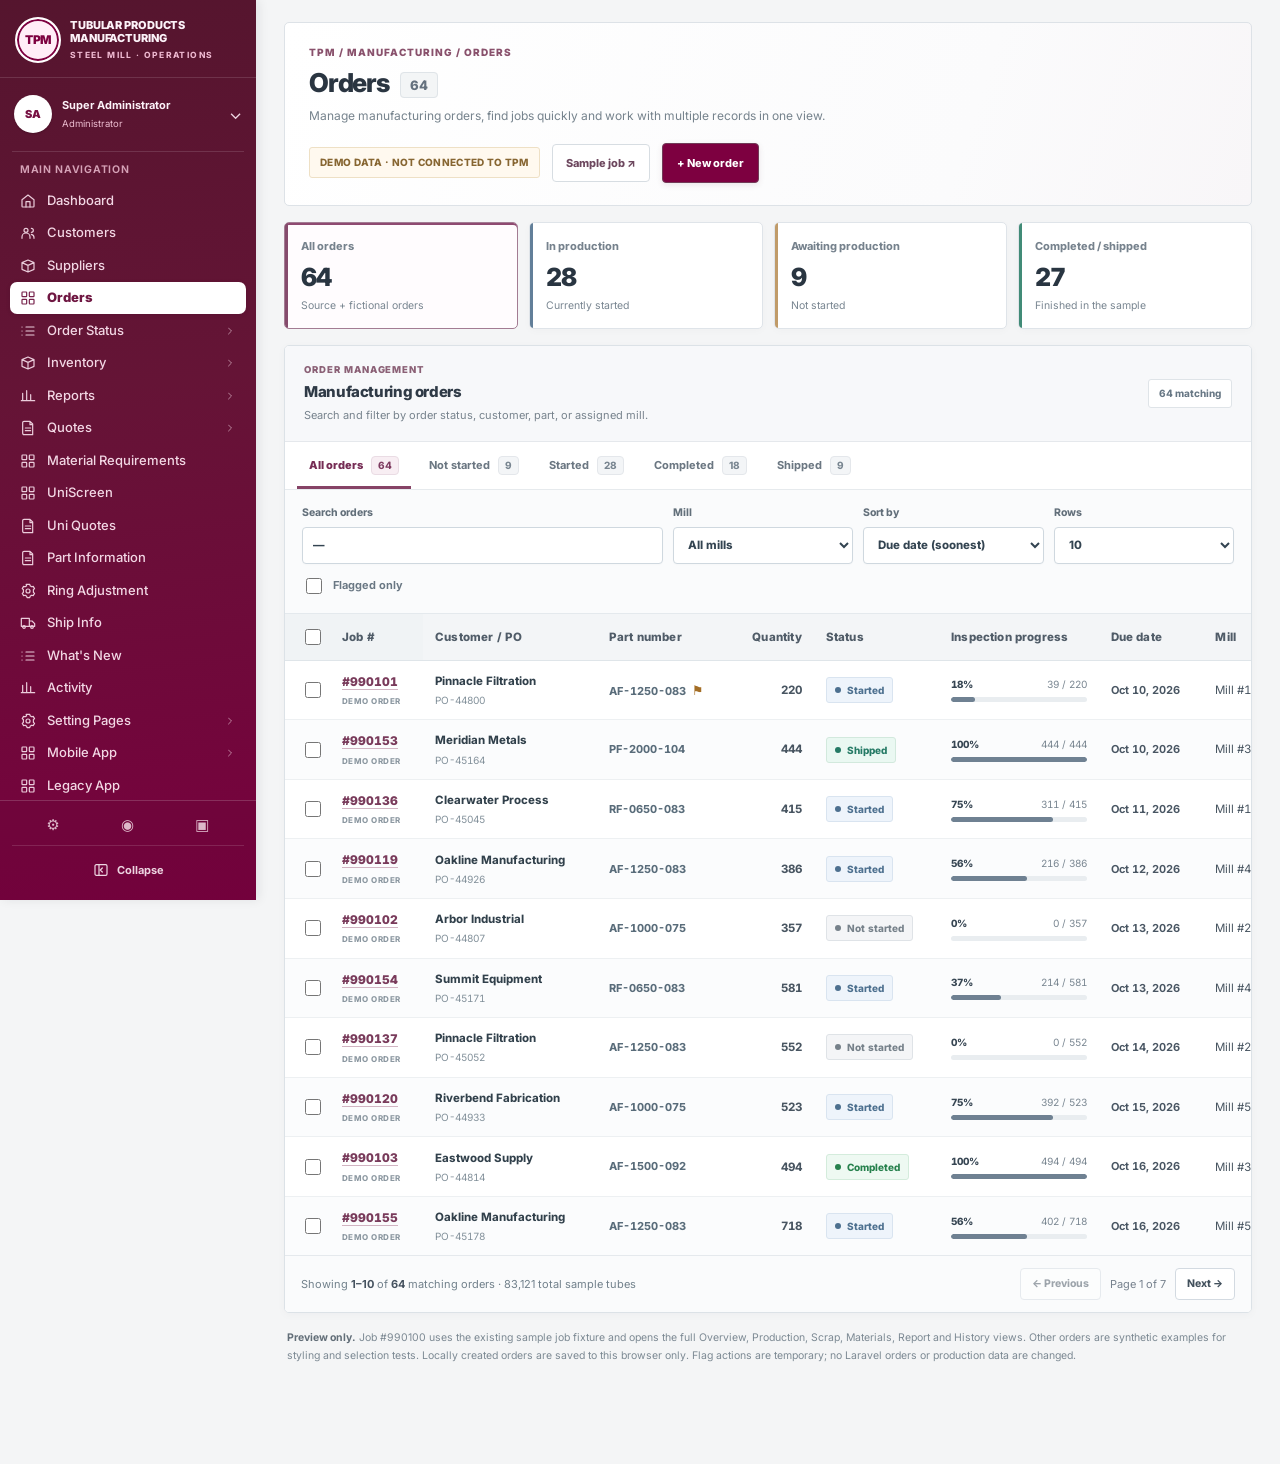
==== overview-ops.html @ abee44ac "Wire TPM preview Reports sidebar to the new reports directory" ====
<!doctype html><html lang="en"><head><meta charset="utf-8"><meta name="viewport" content="width=device-width, initial-scale=1"><meta name="theme-color" content="#f4f5f6"><title>TPM · Job #990100 · Compact Manufacturing Journey</title><link rel="preconnect" href="https://fonts.googleapis.com"><link rel="preconnect" href="https://fonts.gstatic.com" crossorigin><link href="https://fonts.googleapis.com/css2?family=Inter:wght@400;500;600;700;800;900&display=swap" rel="stylesheet"><style>
:root{--canvas:#f4f5f6;--surface:#fff;--sunken:#edeef0;--fg:#23272c;--muted:#54595f;--subtle:#969ba2;--border:#e1e4e8;--strong:#cdd1d6;--brand:#7d0040;--brand-hover:#660034;--tint:#f8edf3;--green:#168443;--green-bg:#edf9f1;--amber:#b8750a;--amber-bg:#fff7e6;--red:#c52b39;--red-bg:#fff0f1;--shadow:0 1px 3px rgba(23,32,40,.035),0 6px 18px rgba(23,32,40,.025)}
*{box-sizing:border-box}html{scroll-behavior:smooth}body{margin:0;background:var(--canvas);color:var(--fg);font:14px/1.5 'Inter',system-ui,-apple-system,'Segoe UI',sans-serif;-webkit-font-smoothing:antialiased}button,input,select{font:inherit}a{color:inherit;text-decoration:none}button{cursor:pointer}button:focus-visible,a:focus-visible,summary:focus-visible{outline:2px solid var(--brand);outline-offset:3px}button:disabled{opacity:.5;cursor:not-allowed}h1,h2,h3,h4,p{margin:0}svg{width:17px;height:17px;flex:0 0 auto}.muted{color:var(--muted)}.tiny{font-size:11px;color:var(--muted)}.caption{font-size:12px;color:var(--muted)}.label{font-size:11px;text-transform:uppercase;letter-spacing:.075em;font-weight:800;color:var(--subtle)}.eyebrow{font-size:11px;text-transform:uppercase;letter-spacing:.095em;color:var(--brand);font-weight:850}.mono{font-variant-numeric:tabular-nums}.bold{font-weight:800}.mock-badge{display:inline-flex;align-items:center;gap:7px;padding:6px 10px;border-radius:999px;background:var(--amber-bg);color:#945802;border:1px solid #f0dcab;font-weight:800;font-size:11px}.status{display:inline-flex;align-items:center;gap:6px;border-radius:999px;background:var(--amber-bg);color:#956003;padding:6px 11px;font-size:12px;font-weight:750}.status .dot{height:7px;width:7px;background:currentColor;border-radius:50%}.card{border:1px solid var(--border);border-radius:12px;background:var(--surface);box-shadow:var(--shadow);min-width:0}.card-head{display:flex;align-items:start;justify-content:space-between;gap:12px;padding:18px 20px 14px;border-bottom:1px solid var(--border)}.card-head h2{font-size:16px;letter-spacing:-.012em;font-weight:800}.card-head p{font-size:12px;color:var(--muted);margin-top:4px}.card-body{padding:18px 20px}.section-title{font-size:18px;line-height:1.25;letter-spacing:-.015em;font-weight:800}.section-subtitle{color:var(--muted);font-size:12px;margin-top:5px}.btn{display:inline-flex;align-items:center;justify-content:center;gap:7px;border:1px solid var(--border);background:#fff;color:var(--fg);border-radius:8px;padding:9px 13px;min-height:37px;font-size:12.5px;font-weight:750;white-space:nowrap}.btn:hover{border-color:var(--brand);color:var(--brand)}.btn.brand{background:var(--brand);border-color:var(--brand);color:#fff}.btn.brand:hover{background:var(--brand-hover);color:#fff}.btn.tint{background:var(--tint);border-color:#ead0de;color:var(--brand)}.btn.sm{padding:7px 10px;min-height:32px;font-size:12px}.btn.wide{width:100%}.actions{display:flex;gap:8px;align-items:center;flex-wrap:wrap}.link{font-size:12px;font-weight:800;color:var(--brand)}.text-end{text-align:right}.split{display:grid;grid-template-columns:1fr 1fr;gap:15px}.thirds{display:grid;grid-template-columns:repeat(3,minmax(0,1fr));gap:14px}.quarters{display:grid;grid-template-columns:repeat(4,minmax(0,1fr));gap:14px}.metrics{display:grid;grid-template-columns:repeat(4,minmax(0,1fr));gap:13px}.metric{background:#fff;border:1px solid var(--border);border-radius:11px;padding:16px 17px;min-width:0}.metric .n{font-size:11.5px;font-weight:700;color:var(--muted)}.metric .v{font-size:25px;line-height:1.28;font-weight:850;letter-spacing:-.035em;margin:6px 0 4px;overflow-wrap:anywhere}.metric .hint{font-size:11px;color:var(--muted)}.detail-grid{display:grid;grid-template-columns:repeat(3,minmax(0,1fr));gap:12px}.detail-item{min-width:0}.detail-item dt{color:var(--muted);font-size:11px;font-weight:750;margin:0 0 5px}.detail-item dd{margin:0;background:#f6f7f8;border-radius:7px;padding:9px 11px;font-size:12.8px;font-weight:650;min-height:37px;overflow-wrap:anywhere}.progress{height:7px;border-radius:6px;background:var(--sunken);overflow:hidden}.progress>span{display:block;height:100%;border-radius:6px;background:var(--brand)}.pill{display:inline-block;background:var(--tint);color:var(--brand);border-radius:999px;padding:5px 10px;font-size:11px;font-weight:750}.flag{display:inline-flex;align-items:center;gap:6px;border:1px solid #e9d7af;background:#fffaef;padding:7px 10px;border-radius:8px;color:#8b5b0b;font-size:12px;font-weight:700}.table-wrap{overflow-x:auto;max-width:100%}table{width:100%;border-collapse:collapse;text-align:left;font-size:12.5px}th{background:#f7f8f9;color:var(--muted);font-size:11px;letter-spacing:.015em;font-weight:800;white-space:nowrap}td,th{padding:12px 14px;border-bottom:1px solid var(--border)}td{vertical-align:top}tr:last-child td{border-bottom:0}tr:hover td{background:#fcfbfc}.empty{border:1px dashed var(--strong);border-radius:9px;background:#fafafa;color:var(--muted);padding:18px;font-size:12.5px}.note{background:#f8f9fa;border:1px solid var(--border);border-radius:8px;padding:12px 14px;color:var(--muted);font-size:12px;line-height:1.55}.note b{color:var(--fg)}.muted-bg{background:#f7f8f9}.footnote{padding:16px 0 25px;font-size:11px;color:var(--muted)}.divider{height:1px;background:var(--border);margin:16px 0}.subhead{font-size:14px;font-weight:800;margin-bottom:12px}.stack{display:flex;flex-direction:column;gap:15px}.cluster{display:flex;gap:8px;flex-wrap:wrap;align-items:center}.stage{border:1px solid var(--border);border-radius:11px;background:#fff;padding:17px;min-width:0}.stage-head{display:flex;align-items:center;justify-content:space-between;gap:10px;margin-bottom:10px}.stage h3{font-size:14px;font-weight:800}.stage .num{font-size:25px;font-weight:850;letter-spacing:-.03em}.stage .num small{font-size:12px;color:var(--muted);font-weight:650}.stage .helper{font-size:11px;color:var(--muted);margin-top:7px}.report-grid{display:grid;grid-template-columns:repeat(2,minmax(0,1fr));gap:14px}.report-grid .card{min-width:0}.event-list{display:flex;flex-direction:column;gap:0}.event{display:grid;grid-template-columns:30px 1fr auto;align-items:start;gap:12px;padding:14px 0;border-bottom:1px solid var(--border)}.event:last-child{border-bottom:0}.event-dot{height:27px;width:27px;background:var(--tint);color:var(--brand);border-radius:9px;display:grid;place-items:center;font-size:12px;font-weight:900}.event h3{font-size:13px;font-weight:800}.event p{margin-top:3px;color:var(--muted);font-size:12px}.event time{font-size:11px;color:var(--muted);white-space:nowrap}.ui-header{margin-bottom:22px}.ui-header h1{font-size:31px;letter-spacing:-.035em;font-weight:850;line-height:1.12;margin-top:7px}.ui-header p{font-size:13px;color:var(--muted);margin-top:7px}.view-banner{display:flex;align-items:center;justify-content:space-between;gap:12px;margin:0 0 18px}.view-banner h2{font-size:19px;font-weight:850;letter-spacing:-.02em}.view-banner .caption{margin-top:4px}.collapsible{border:1px solid var(--border);border-radius:11px;background:#fff;overflow:hidden}.collapsible summary{padding:14px 18px;cursor:pointer;font-size:13px;font-weight:800;display:flex;align-items:center;justify-content:space-between;gap:12px}.collapsible summary::after{content:'⌄';color:var(--muted);font-size:19px;font-weight:400}.collapsible[open] summary{border-bottom:1px solid var(--border)}.collapsible[open] summary::after{content:'⌃'}.collapsible .inner{padding:17px 18px}.alert-inline{font-size:11px;color:#99600b;background:var(--amber-bg);padding:6px 9px;border-radius:6px}.badge-line{display:inline-flex;align-items:center;gap:7px;font-size:11px;font-weight:800;color:var(--brand);text-transform:uppercase;letter-spacing:.06em}.chip{border:1px solid var(--border);padding:6px 10px;border-radius:7px;background:#fff;color:var(--muted);font-size:12px;font-weight:750}.chip.active{background:var(--tint);color:var(--brand);border-color:#ead4df}
@media(max-width:1060px){.metrics{grid-template-columns:repeat(2,minmax(0,1fr))}.detail-grid{grid-template-columns:repeat(2,minmax(0,1fr))}.quarters{grid-template-columns:repeat(2,minmax(0,1fr))}}@media(max-width:700px){.split,.thirds,.quarters,.metrics,.detail-grid,.report-grid{grid-template-columns:1fr}.card-head,.card-body{padding:15px}.ui-header h1{font-size:26px}.event{grid-template-columns:28px 1fr}.event time{grid-column:2}.wrap{width:calc(100% - 26px)!important}.stage{padding:14px}}
@media print{body{background:#fff}.no-print{display:none!important}.card{box-shadow:none}main{padding:0!important}.wrap{width:100%!important}}

body{background:#f4f5f6}.wrap{width:min(100% - 52px,1420px);margin:0 auto}.c-top{background:#2a2d32;color:#fff;padding:22px 0 24px}.c-top .eyebrow{color:#f4abc9}.c-headline{display:flex;justify-content:space-between;align-items:center;gap:14px}.c-headline h1{font-size:30px;letter-spacing:-.04em;margin-top:7px}.c-headline p{font-size:12px;color:#d2d5da;margin-top:5px}.c-headline .mock-badge{background:#fff1dd}.c-tabs{display:flex;gap:7px;overflow:auto;margin-top:20px}.c-tabs button{background:#383e45;color:#e0e1e2;border:1px solid #555961;border-radius:9px;padding:11px 15px;font-weight:750;font-size:12px;white-space:nowrap}.c-tabs button[aria-current=page]{background:#fff;border-color:#fff;color:var(--brand)}.c-body{padding:24px 0 55px}.c-journey{background:#fff;border:1px solid var(--border);border-radius:14px;padding:22px}.c-process{display:grid;grid-template-columns:repeat(3,1fr);gap:15px;margin-top:18px}.c-step{position:relative;border:1px solid var(--border);border-radius:11px;background:#fff;padding:19px}.c-step::before{position:absolute;content:'';height:4px;width:calc(100% - 36px);background:var(--brand);top:0;left:18px;border-radius:0 0 4px 4px}.c-step .stepno{color:var(--brand);font-size:11px;font-weight:850;text-transform:uppercase;letter-spacing:.09em}.c-step h3{font-size:20px;font-weight:850;margin:8px 0}.c-step .big{font-size:28px;font-weight:900;letter-spacing:-.045em}.c-step .big small{font-size:12px;color:var(--muted);font-weight:650}.c-step .person{font-size:12px;color:var(--muted);margin-top:12px}.c-step .progress{margin-top:14px}.c-step .meta{margin-top:10px;font-size:11px;color:var(--muted)}.c-section{margin-top:20px}.c-section-header{display:flex;justify-content:space-between;gap:12px;align-items:end;margin-bottom:13px}.c-section-header h2{font-size:18px;font-weight:850}.c-section-header p{font-size:12px;color:var(--muted);margin-top:4px}.c-ribbon{display:grid;grid-template-columns:repeat(3,minmax(0,1fr));gap:10px}.c-ribbon .ribbonbox{border:1px solid var(--border);background:#fff;border-radius:10px;padding:14px 16px}.c-ribbon .ribbonbox strong{display:block;font-size:21px;font-weight:850;margin-top:5px}.c-ribbon .ribbonbox span{font-size:11px;color:var(--muted)}.c-detail-bands{display:grid;grid-template-columns:1fr 1fr;gap:14px}.c-detail-bands .card-body{padding:17px}.c-note{border-left:3px solid var(--brand);background:#fff;border-radius:0 9px 9px 0;padding:14px 17px;font-size:12px;line-height:1.6}.c-actions{display:flex;flex-wrap:wrap;gap:9px;background:#fff;border:1px solid var(--border);border-radius:11px;padding:14px;margin-top:17px}.c-actions .label{margin-right:6px}.c-operator-strip{display:grid;grid-template-columns:repeat(3,minmax(0,1fr));gap:12px}.c-operator{border:1px solid var(--border);border-radius:11px;background:#fff;padding:17px}.c-operator strong{font-size:14px}.c-operator .meta{font-size:11px;color:var(--muted);margin-top:6px}.c-operator .v{font-size:22px;font-weight:850;margin-top:8px}.c-quality{display:flex;gap:12px;align-items:center;border:1px solid #e5cbd7;background:#fff;border-radius:11px;padding:17px}.c-quality .symbol{height:40px;width:40px;display:grid;place-items:center;background:var(--tint);border-radius:11px;color:var(--brand);font-size:20px;font-weight:850}.c-quality strong{font-size:14px}.c-quality p{font-size:12px;color:var(--muted)}@media(max-width:850px){.c-process,.c-ribbon,.c-operator-strip{grid-template-columns:1fr}.c-detail-bands{grid-template-columns:1fr}}@media(max-width:650px){.c-headline{align-items:start;flex-direction:column}}

/* TPM premium iteration — overrides only, preserving existing semantic burgundy palette. */
:root{--premium-shadow:0 1px 1px rgba(36,41,48,.016),0 6px 24px rgba(36,41,48,.028);--premium-ink:#22252b;--premium-line:#e7e7e9}
body{font-size:14px;line-height:1.52;letter-spacing:-.006em}
.c-top{background:#edeef0;color:var(--fg);padding:0;border-bottom:1px solid #d7d9de;box-shadow:none}
.c-utility{min-height:42px;display:flex;align-items:center;justify-content:space-between;gap:16px;border-bottom:1px solid #ececef}
.c-crumbs{display:flex;align-items:center;gap:10px;font-size:11.5px;color:#70747c;letter-spacing:.004em}
.c-crumbs strong{color:#303039;font-weight:700}.crumb-mark{color:#c1c3c9}
.mock-note{font-size:10px;font-weight:750;letter-spacing:.11em;color:#8c8290;display:flex;align-items:center;gap:9px;white-space:nowrap}
.mock-dot{width:7px;height:7px;border-radius:999px;background:var(--brand)}.mock-separator{font-size:13px;color:#d1c8cb}
.premium-hero{padding:28px 0 28px;display:flex;align-items:center;justify-content:space-between;gap:26px}
.premium-identity{min-width:0}.premium-eyebrow{font-size:10.5px;letter-spacing:.14em;font-weight:800;color:var(--brand);display:flex;align-items:center;gap:10px}
.premium-line{display:inline-block;height:2px;width:21px;border-radius:4px;background:var(--brand)}.premium-dot{color:#cbb8c2}
.premium-titleline{display:flex;align-items:center;flex-wrap:wrap;gap:15px;margin:8px 0 4px}
.premium-titleline h1{font-size:36px;font-weight:800;letter-spacing:-.055em;line-height:1.12;color:#24262d}.premium-titleline h1 span{font-weight:700;letter-spacing:-.045em}
.premium-company{font-size:16px;font-weight:750;color:#3a353b;line-height:1.3;margin-top:9px}
.premium-description{color:#6e7078;font-size:12.5px;margin-top:5px}.midsep{padding:0 8px;color:#c9c9cc}
.premium-hero-side{min-width:350px;display:flex;flex-direction:column;align-items:flex-end;gap:15px}
.premium-hero-facts{display:flex;align-items:center;justify-content:flex-end;gap:25px;text-align:right}
.premium-hero-facts>div{display:flex;flex-direction:column;gap:3px}.premium-hero-facts>div+div{border-left:1px solid #e7e7ea;padding-left:24px}
.fact-label{font-size:10px;color:#919198;font-weight:750;letter-spacing:.115em}
.premium-hero-facts strong{font-size:17px;font-weight:800;color:#2c3036;letter-spacing:-.02em}.premium-hero-facts strong small{font-size:12px;font-weight:500;color:#8a8e96}
.premium-hero-buttons{display:flex;align-items:center;gap:8px}
.status{font-size:11.5px;padding:6px 12px;font-weight:750;box-shadow:inset 0 0 0 1px #f0e2bd}
.c-tabs{margin:0;gap:0;display:flex;overflow-x:auto;border-top:1px solid #f1f1f2;scrollbar-width:thin;white-space:nowrap}
.c-tabs button{border:0;border-bottom:2px solid transparent;background:transparent;color:#6c6e75;border-radius:0;padding:15px 18px 14px;min-height:48px;font-size:12.7px;font-weight:700;letter-spacing:-.008em}
.c-tabs button:hover{color:var(--brand);background:#fcf9fb}
.c-tabs button[aria-current=page]{border-color:var(--brand);background:transparent;color:var(--brand)}
.c-body{padding:32px 0 75px}.c-section{margin-top:26px}
.content-intro{display:flex;justify-content:space-between;align-items:flex-end;gap:20px;margin-bottom:21px}
.content-overline{display:block;font-size:10.3px;letter-spacing:.13em;color:var(--brand);font-weight:800;margin-bottom:7px}
.content-overline span{padding:0 8px;color:#b7a2ad}.content-intro h2{font-size:25px;letter-spacing:-.045em;line-height:1.2;font-weight:800}
.content-intro p{font-size:13px;color:#73747b;margin-top:6px}
.view-version{font-size:11px;color:#919096;white-space:nowrap}
.journey-shell{border:1px solid var(--border);background:#fff;border-radius:14px;box-shadow:var(--premium-shadow);padding:25px 25px 0}
.journey-heading{display:flex;justify-content:space-between;align-items:center;gap:16px}
.mini-brand{display:block;font-size:10px;font-weight:800;letter-spacing:.115em;color:var(--brand);margin-bottom:8px}
.journey-heading h2{font-size:19px;letter-spacing:-.03em;font-weight:800}
.journey-heading p{font-size:12.2px;color:#777981;margin-top:6px}
.journey-context{padding:7px 11px;border:1px solid var(--border);border-radius:7px;font-size:11.5px;font-weight:700;color:#74757b;background:#fafafa;white-space:nowrap}
.premium-stages{display:grid;grid-template-columns:repeat(3,minmax(0,1fr));gap:13px;margin-top:21px}
.premium-stage{min-width:0;border:1px solid #e8e6e8;border-radius:11px;padding:20px 20px 15px;background:linear-gradient(180deg,#fff 0%,#fff 78%,#fdfcfd 100%);position:relative}
.premium-stage::before{content:'';height:3px;background:var(--brand);position:absolute;left:19px;right:19px;top:0;border-radius:0 0 5px 5px}
.premium-stage-top{display:flex;align-items:flex-start;gap:12px}
.premium-stage-no{display:grid;place-items:center;width:31px;height:31px;border-radius:8px;background:#f7edf2;color:var(--brand);font-size:12px;font-weight:850;flex:none}
.premium-stage-meta{flex:1;display:flex;align-items:flex-start;justify-content:space-between;gap:12px;padding-top:4px}
.premium-stage-overline{font-size:12.5px;color:#3b3d42;font-weight:800;text-transform:capitalize}.premium-stage-pct{font-size:11px;color:#7e8288;font-weight:750;white-space:nowrap}
.premium-stage-value{font-size:31px;font-weight:800;line-height:1.2;letter-spacing:-.05em;margin-top:19px;color:#252830;font-variant-numeric:tabular-nums}
.premium-stage-value small{font-size:12px;color:#88888f;font-weight:500;letter-spacing:0;margin-left:4px}
.premium-stage .progress{margin-top:17px;height:6px;border-radius:99px;background:#ececef}.premium-stage .progress>span{border-radius:99px}
.premium-stage-below{display:flex;align-items:center;justify-content:space-between;gap:12px;flex-wrap:wrap;font-size:11px;color:#7e8087;margin-top:10px}
.premium-stage-below span:first-child{color:#64676e;font-weight:650}
.premium-stage-person{display:flex;align-items:center;gap:8px;border-top:1px solid #f1f0f2;padding-top:14px;margin-top:17px;color:#454850;font-size:12px;font-weight:700}
.avatar,.person-avatar{display:grid;place-items:center;background:#f6eaf0;color:var(--brand);font-size:9.5px;font-weight:850;width:24px;height:24px;border-radius:7px;letter-spacing:.02em}
.journey-footer{display:flex;align-items:center;justify-content:space-between;gap:12px;padding:18px 0;border-top:1px solid #f1eff1;margin-top:20px;color:#7b7e84;font-size:11.5px}
.journey-footer>div{display:flex;align-items:center;gap:7px;flex-wrap:wrap}.journey-footer strong{color:#32343a;font-weight:800}.journey-foot-dot{display:inline-block;width:7px;height:7px;background:var(--green);border-radius:50%;margin-right:2px}
.inline-link{border:0;padding:0;background:none;color:var(--brand);font-size:11.5px;font-weight:800;margin-left:6px}
.overview-midgrid{display:grid;grid-template-columns:minmax(0,1.72fr) minmax(305px,1fr);gap:16px;margin-top:18px;align-items:stretch}
.card{border-radius:12px;box-shadow:var(--premium-shadow);border-color:#e5e5e8}
.card-head{padding:20px 22px 16px;align-items:center;border-bottom:1px solid #f0eef0}
.card-head h2{font-size:16px;font-weight:800;letter-spacing:-.027em;line-height:1.22}
.card-head p{font-size:12px;line-height:1.48;color:#81838a;margin-top:5px}.card-body{padding:18px 22px}
.premium-timing{overflow:hidden;display:flex;flex-direction:column}
.premium-trio{display:grid;grid-template-columns:repeat(3,minmax(0,1fr));padding:22px 19px;gap:0;flex:1;align-content:center}
.premium-trio-cell{display:flex;flex-direction:column;gap:7px;padding:4px 18px 3px;min-width:0}.premium-trio-cell+.premium-trio-cell{border-left:1px solid #efedf0}
.premium-trio-cell>span{font-size:11.5px;color:#797b82;font-weight:650}
.premium-trio-cell strong{font-size:27px;line-height:1.12;letter-spacing:-.045em;font-weight:850;white-space:nowrap;color:#252630;font-variant-numeric:tabular-nums}
.premium-trio-cell strong em{font-size:14px;font-style:normal;font-weight:650;letter-spacing:0;color:#888a90}
.premium-trio-cell small{font-size:11px;line-height:1.55;color:#929299}
.precision-foot{display:flex;gap:10px;padding:13px 21px;background:#faf9fa;border-top:1px solid #efeeee;font-size:11.5px;color:#757982;line-height:1.5;align-items:flex-start}
.precision-foot svg{width:15px;height:15px;color:var(--brand);margin-top:1px}
.premium-quick{display:flex;flex-direction:column}
.quick-list{padding:6px 13px 0;flex:1}
.quick-link{border:0;border-bottom:1px solid #f2f0f2;background:transparent;display:flex;width:100%;align-items:center;gap:11px;text-align:left;padding:11px 9px;color:#3b3e45}
.quick-link:hover{background:#fbf7f9;border-radius:8px;color:var(--brand)}
.quick-link:last-child{border-bottom:0}
.quick-icon{width:32px;height:32px;background:#f6eef2;border-radius:8px;color:var(--brand);display:grid;place-items:center;flex:none}
.quick-icon svg{width:15px;height:15px}.quick-text{display:flex;flex:1;flex-direction:column;gap:2px}.quick-text strong{font-size:12.4px;font-weight:750}.quick-text small{font-size:11px;color:#919097}
.quick-arrow{font-size:16px;color:#a9a6aa}.quick-bottom{border-top:1px solid #f0eff0;padding:13px 21px 14px}
.quick-bottom a{display:flex;align-items:center;gap:8px;color:var(--brand);font-size:12px;font-weight:800}
.quick-bottom a span{margin-left:auto;font-size:17px}.quick-bottom svg{width:15px}
.premium-quality{display:flex;align-items:center;gap:14px;padding:17px 19px;border:1px solid #ead6e0;border-radius:12px;background:#fffbfd}
.premium-quality-icon{width:37px;height:37px;background:#f7e7ef;border-radius:9px;display:grid;place-items:center;font-size:17px;font-weight:850;color:var(--brand);flex:none}
.premium-quality-main{flex:1}.quality-title{font-size:13.4px;font-weight:800;color:#3d323b}
.premium-quality-main p{font-size:11.8px;color:#817882;line-height:1.5;margin-top:3px}
.c-section-header h2{font-size:19px;letter-spacing:-.03em;font-weight:800}.c-section-header p{font-size:12.4px;margin-top:6px}
.premium-people{display:grid;grid-template-columns:repeat(3,minmax(0,1fr));gap:13px}
.premium-person{display:flex;align-items:center;gap:13px;padding:17px 18px;background:#fff;border:1px solid #e6e5e8;border-radius:12px;box-shadow:var(--premium-shadow)}
.premium-person .person-avatar{width:42px;height:42px;border-radius:11px;font-size:12px}
.person-info{display:flex;flex-direction:column;gap:3px;min-width:0}.person-info span{font-size:10.5px;font-weight:700;text-transform:uppercase;letter-spacing:.06em;color:#9a969e}.person-info strong{font-size:14px;font-weight:800;color:#383940}.person-info small{font-size:11.3px;color:#85878e}
.premium-detail-bands{gap:16px}
.detail-grid{grid-template-columns:repeat(2,minmax(0,1fr));column-gap:30px;row-gap:0}
.detail-item{padding:13px 0 14px;border-bottom:1px solid #efeff1;min-height:71px}.detail-item:last-child{border-bottom:0}
.detail-item dt{color:#888b91;font-size:11px;font-weight:650;letter-spacing:0;margin:0 0 6px;line-height:1.3}
.detail-item dd{margin:0;padding:0;border:0;border-radius:0;background:transparent;color:#2e3037;font-size:14px;font-weight:750;line-height:1.4;min-height:0;overflow-wrap:anywhere}
.premium-info-card .card-body{padding:4px 22px 12px}
.premium-notes{display:flex;align-items:flex-start;gap:14px;padding:3px 0 7px}
.note-mark{font-size:43px;font-weight:800;color:#e0bfcf;line-height:.75}
.premium-notes p{font-size:13.5px;font-weight:520;line-height:1.8;letter-spacing:.001em;color:#56565e;max-width:88ch}
.collapsible{border-color:#e5e5e8;border-radius:11px;box-shadow:var(--premium-shadow)}
.collapsible summary{padding:19px 22px;font-size:14px;letter-spacing:-.016em}
.collapsible .inner{padding:2px 22px 18px}
.premium-bottom{display:flex;gap:10px;align-items:center;padding:19px 2px 9px;font-size:11px;color:#96959a}
.premium-bottom svg{height:15px;width:15px;color:var(--brand)}
/* Compact TPM overview iteration */
.compact-hero{padding:18px 0 18px;display:grid;grid-template-columns:minmax(0,1.6fr) auto auto;gap:18px;align-items:end}
.compact-hero-main{min-width:0}.compact-titleline{display:flex;align-items:center;gap:12px;flex-wrap:wrap;margin-top:7px}.compact-titleline h1{font-size:30px;font-weight:820;letter-spacing:-.05em;line-height:1.05;color:#24262d}.compact-titleline h1 span{font-weight:760}.compact-company{font-size:15px;font-weight:760;color:#31343a;margin-top:6px}.compact-meta{color:#61656c;font-size:12px;margin-top:4px}.compact-facts{display:flex;align-items:flex-end;gap:14px;flex-wrap:wrap;justify-content:flex-end}.compact-facts>div{min-width:116px;padding:10px 12px;border:1px solid #d9dce2;background:#f7f8fa;border-radius:10px}.compact-facts strong{display:block;font-size:15px;font-weight:800;color:#2d3137;letter-spacing:-.02em}.compact-facts strong small{font-size:11px;font-weight:600;color:#7a8088}.compact-header-actions{display:flex;align-items:center;justify-content:flex-end}.c-body{padding:24px 0 60px}.card{border-radius:10px;box-shadow:none}.card-head{padding:14px 16px 10px}.card-body{padding:14px 16px}.detail-grid{grid-template-columns:repeat(2,minmax(0,1fr));gap:10px}.detail-item dt{font-size:10.5px;margin:0 0 4px}.detail-item dd{background:#f7f8fa;padding:8px 10px;font-size:12px;min-height:34px}.journey-shell{padding:15px 16px;border-radius:10px;border:1px solid #dde1e6;background:#fff}.journey-heading{display:flex;align-items:end;justify-content:space-between;gap:12px;padding-bottom:12px;border-bottom:1px solid #eff1f4}.journey-heading h2{font-size:18px;letter-spacing:-.03em}.journey-heading p{font-size:12px;color:#6d7279;margin-top:4px}.journey-context{font-size:11px;padding:7px 10px;border-radius:999px;background:#f6eaf0;color:var(--brand);font-weight:800}.premium-stages{gap:10px;margin-top:14px}.premium-stage{padding:14px 14px 12px;border-radius:10px}.premium-stage::before{left:14px;right:14px}.premium-stage-no{width:28px;height:28px}.premium-stage-value{font-size:25px;margin-top:12px}.premium-stage .progress{margin-top:11px}.premium-stage-person{margin-top:12px;padding-top:10px}.journey-footer{padding:12px 0 0;margin-top:12px;font-size:11px}.content-intro{display:none}.overview-density{display:grid;grid-template-columns:minmax(0,1.7fr) minmax(300px,.9fr);gap:14px;margin-top:14px;align-items:start}.compact-stack{display:flex;flex-direction:column;gap:14px}.compact-kpi-grid{display:grid;grid-template-columns:repeat(4,minmax(0,1fr));gap:10px}.compact-kpi{border:1px solid #e1e5ea;border-radius:10px;background:#fff;padding:12px 13px}.compact-kpi label{display:block;font-size:10px;font-weight:800;letter-spacing:.08em;color:#818691;text-transform:uppercase}.compact-kpi strong{display:block;margin-top:7px;font-size:20px;font-weight:820;letter-spacing:-.035em;color:#252930}.compact-kpi small{display:block;margin-top:4px;font-size:11px;line-height:1.45;color:#7a7f86}.compact-section-card .card-head{padding-bottom:8px}.compact-section-card .card-head h2{font-size:15px}.card-head-actions{display:flex;gap:7px;align-items:center;flex-wrap:wrap}.btn.ghost{background:#f7f8fa}.compact-record{border-top:1px solid #eef0f2;padding-top:12px;margin-top:12px}.compact-record:first-child{border-top:0;padding-top:0;margin-top:0}.compact-record-head{display:flex;justify-content:space-between;align-items:flex-start;gap:12px;margin-bottom:10px}.compact-record-head h3{font-size:13px;font-weight:820;letter-spacing:-.015em}.compact-record-head p{font-size:11px;color:#757981;margin-top:2px}.compact-detail-grid{display:grid;grid-template-columns:repeat(2,minmax(0,1fr));gap:9px 12px}.compact-detail-item{min-width:0}.compact-detail-item dt{font-size:10px;font-weight:800;letter-spacing:.04em;text-transform:uppercase;color:#7d828b;margin-bottom:4px}.compact-detail-item dd{margin:0;padding:8px 10px;border-radius:8px;background:#f7f8fa;font-size:12px;font-weight:700;color:#2e3238;line-height:1.35;overflow-wrap:anywhere}.compact-sidecard{padding:14px 16px}.compact-sidecard h3{font-size:13px;font-weight:820;letter-spacing:-.015em}.compact-sidecard p{font-size:11px;color:#767a82;margin-top:3px}.compact-quick-grid{display:grid;grid-template-columns:1fr 1fr;gap:8px;margin-top:12px}.compact-quick-grid .quick-link{padding:10px 11px;border:1px solid #e4e6ea;border-radius:10px;background:#fff;display:flex;align-items:flex-start;gap:10px;text-align:left}.compact-quick-grid .quick-text strong{font-size:12px}.compact-quick-grid .quick-text small{display:block;margin-top:2px;font-size:10.5px;color:#777c85;line-height:1.4}.compact-alert{display:flex;gap:10px;align-items:flex-start;padding:12px;border:1px solid #efd2de;background:#fff7fb;border-radius:10px}.compact-alert strong{font-size:12px}.compact-alert p{font-size:11px;color:#6f7179;line-height:1.45}.compact-notes{background:#f8f9fb;border:1px solid #e4e6eb;border-radius:10px;padding:12px 13px;font-size:12px;line-height:1.6;color:#4f535b}.compact-mini-list{display:grid;grid-template-columns:1fr 1fr;gap:8px;margin-top:10px}.compact-mini{border:1px solid #e4e6ea;border-radius:9px;background:#fff;padding:10px}.compact-mini label{display:block;font-size:10px;font-weight:800;color:#7a8088;letter-spacing:.07em;text-transform:uppercase}.compact-mini strong{display:block;margin-top:6px;font-size:14px;font-weight:800;letter-spacing:-.02em}.compact-section{margin-top:14px}.premium-disclosures{gap:12px}.collapsible summary{padding:14px 16px;font-size:13px}.collapsible .inner{padding:2px 16px 14px}.section-modal-grid{display:grid;grid-template-columns:repeat(2,minmax(0,1fr));gap:12px 14px}.section-modal-item{min-width:0}.section-modal-item label{display:block;font-size:10.5px;font-weight:800;color:#747983;letter-spacing:.05em;text-transform:uppercase;margin-bottom:6px}.section-modal-item .read-value,.section-modal-item input,.section-modal-item select{width:100%;min-height:38px;border:1px solid #d8dde3;border-radius:8px;background:#fff;padding:9px 11px;font-size:12.5px;font-weight:700;color:#2d3238}.section-modal-item .read-value{display:flex;align-items:center;background:#f7f8fa}.section-modal-actions{display:flex;gap:7px;flex-wrap:wrap;margin-bottom:12px}.section-modal-note{margin-top:12px;background:#f8f9fb;border:1px solid #e6e7ea;border-radius:8px;padding:10px 12px;font-size:11px;color:#666b73;line-height:1.5}.quick-operation{padding:9px 16px 13px}.preview-tools{margin-top:18px}
@media(max-width:1150px){.overview-density{grid-template-columns:1fr}.compact-facts{justify-content:flex-start}.compact-hero{grid-template-columns:1fr}.compact-header-actions{justify-content:flex-start}}
@media(max-width:850px){.compact-kpi-grid,.compact-detail-grid,.compact-mini-list,.compact-quick-grid{grid-template-columns:1fr 1fr}.compact-hero{gap:14px}.compact-facts>div{min-width:0;flex:1 1 130px}}
@media(max-width:650px){.detail-grid,.compact-detail-grid,.compact-kpi-grid,.compact-quick-grid,.compact-mini-list,.section-modal-grid{grid-template-columns:1fr}.compact-titleline h1{font-size:26px}.compact-facts{display:grid;grid-template-columns:1fr 1fr}.compact-facts>div{padding:9px 10px}}
/* Apply the same improved read-only typography and cards to the other five views. */
.metric{border-color:#e7e6e8;padding:19px;border-radius:11px;box-shadow:var(--premium-shadow)}
.metric .n{font-size:11.5px;font-weight:650;color:#797b82}
.metric .v{font-size:27px;letter-spacing:-.044em;line-height:1.2;font-weight:800;margin:10px 0 6px}
.metric .hint{font-size:11px;color:#8e9096;line-height:1.5}
.stage{border-color:#e7e6e8;padding:20px}
.c-step{border-color:#e7e6e8}.c-step h3{letter-spacing:-.02em;font-weight:800}
.view-banner{margin-bottom:24px}.view-banner h2{font-size:23px;letter-spacing:-.038em}
.view-banner .caption{font-size:12.5px;margin-top:6px}
.mock-badge{font-size:10.5px}
.btn{min-height:39px;font-size:12px;font-weight:750;transition:background .15s,border-color .15s,color .15s}
.btn.brand{box-shadow:0 2px 4px rgba(125,0,64,.12)}
.note{background:#f9f9fa;color:#62666e}
@media(max-width:1150px){.overview-midgrid{grid-template-columns:1fr}.premium-hero{align-items:flex-start}.premium-hero-side{min-width:270px}}
@media(max-width:850px){.premium-stages,.premium-people{grid-template-columns:1fr}.premium-hero{align-items:flex-start;flex-direction:column}.premium-hero-side{width:100%;min-width:0;flex-direction:row;align-items:center;justify-content:space-between;flex-wrap:wrap}.premium-hero-facts{text-align:left}.premium-hero-facts>div+div{padding-left:22px}.c-body{padding-top:24px}}
@media(max-width:650px){.wrap{width:calc(100% - 30px)}.c-utility{align-items:flex-start;flex-direction:column;gap:6px;padding:11px 0}.mock-note{font-size:9px}.premium-hero{padding:23px 0}.premium-titleline h1{font-size:31px}.premium-company{font-size:15px}.premium-description{line-height:1.7}.premium-hero-side{flex-direction:column;align-items:flex-start;gap:14px}.premium-hero-facts{gap:15px}.premium-hero-facts strong{font-size:15px}.premium-hero-buttons{width:100%}.premium-hero-buttons>.btn{flex:1}.c-tabs button{padding:13px 13px}.content-intro{align-items:flex-start;flex-direction:column;gap:6px}.content-intro h2{font-size:23px}.journey-shell{padding:19px 17px 0}.journey-heading{align-items:flex-start;flex-direction:column}.premium-stages{margin-top:15px}.journey-footer{align-items:flex-start;flex-direction:column;gap:9px}.premium-trio{grid-template-columns:1fr;padding:10px 19px}.premium-trio-cell{padding:15px 4px}.premium-trio-cell+.premium-trio-cell{border-left:0;border-top:1px solid #efedf0}.premium-quality{align-items:flex-start;flex-wrap:wrap}.premium-quality .btn{margin-left:50px}.detail-grid{grid-template-columns:1fr}.premium-info-card .card-body{padding:2px 18px 10px}.premium-people{gap:9px}.premium-person{padding:14px}.quick-list{padding-left:13px;padding-right:13px}}
@media print{.c-top{display:none}.premium-quick{display:none}.quick-bottom,.premium-bottom{display:none}.c-body{padding:0}}


/* The edit interaction uses the same TPM design system. It distinguishes data
   entry controls from immutable ERP facts and computed figures. */
.editing-state{background:#fff9ec;border:1px solid #f0daa9;border-radius:10px;padding:11px 16px;display:flex;align-items:center;justify-content:space-between;gap:12px;flex-wrap:wrap;margin:0 0 16px}
.editing-state strong{font-size:12.5px;color:#8c610b}.editing-state span{font-size:11px;color:#8b773f}
.premium-hero-buttons .btn{min-height:38px}.btn.danger{background:#fff4f4;border-color:#f0ced1;color:#a52332}.btn.danger:hover{border-color:#bf3946;color:#a52332}
.btn:focus-visible{outline:2px solid var(--brand);outline-offset:2px}.btn:disabled,.quick-link:disabled{opacity:.55;cursor:not-allowed}
.record-edit-grid{display:grid;grid-template-columns:repeat(2,minmax(0,1fr));column-gap:22px;row-gap:5px}
.record-edit-item{padding:12px 0;border-bottom:1px solid #efeff1;min-width:0}
.record-edit-item label{font-size:11px;color:#76777f;font-weight:700;margin-bottom:7px;display:block}
.record-edit-item input,.record-edit-item select,.dialog-field input,.dialog-field select{display:block;width:100%;min-width:0;border:1px solid #d9d2d8;border-radius:8px;padding:10px 12px;min-height:41px;background:#fff;color:#292b32;box-shadow:0 1px 2px #00000006;font-size:13px;font-weight:650}
.record-edit-item input:focus,.record-edit-item select:focus,.dialog-field input:focus,.dialog-field select:focus{outline:2px solid #7d00403b;outline-offset:1px;border-color:var(--brand)}
.record-edit-item .read-value{font-size:13px;font-weight:750;min-height:41px;display:flex;align-items:center;line-height:1.5;color:#3d3c43}
.edit-tag{font-size:9px;letter-spacing:.045em;text-transform:uppercase;color:#918792;font-weight:800;margin-left:5px}
.edit-caption{font-size:10px;color:#95919a;margin-top:6px}
.record-inline-button{border:0;background:transparent;color:var(--brand);font-weight:800;font-size:11px;padding:4px 0;margin-left:9px}
.record-inline-button:hover{text-decoration:underline}
.preview-trust{background:#fbfbfc;color:#797980;border:1px dashed #dfdce0;border-radius:9px;padding:11px 14px;font-size:11.5px;line-height:1.55;margin-top:16px}
.preview-trust strong{color:#51515a}
.preview-tools{border:1px solid var(--border);border-radius:10px;background:#fff;margin:25px 0 12px;overflow:hidden}
.preview-tools>summary{cursor:pointer;font-size:12px;font-weight:800;padding:14px 17px;color:#48474f}
.preview-tools>div{border-top:1px solid var(--border);padding:15px 17px;font-size:12px;color:var(--muted)}
.preview-tools select{border:1px solid var(--border);border-radius:8px;padding:9px 10px;background:#fff;color:var(--fg);font-weight:700}
.premium-stage[role=button]{cursor:pointer;transition:border-color .15s,box-shadow .15s,transform .15s}
.premium-stage[role=button]:hover,.premium-stage[role=button]:focus-visible{border-color:#cb7a9f;box-shadow:0 5px 18px #7d004014;transform:translateY(-1px)}
.stage-detail-link{color:var(--brand);font-weight:800;font-size:11px;margin-top:8px;display:inline-block}
.quick-operation{padding:9px 18px 14px;border-top:1px solid #efedf0;background:#fff}
.quick-operation-head{font-size:10px;font-weight:850;letter-spacing:.07em;color:#929098;text-transform:uppercase;margin-bottom:8px}
.quick-operation .btn{min-height:32px;padding:7px 10px;font-size:11px}
.dialog-preview{border:1px solid #dfdade;border-radius:14px;padding:0;box-shadow:0 24px 70px #1a0c1a47;width:min(92vw,520px);max-height:85vh;color:var(--fg);background:#fff}
.dialog-preview::backdrop{background:#14101586;backdrop-filter:blur(2px)}
.dialog-head{padding:21px 24px 16px;border-bottom:1px solid #efedf0;display:flex;justify-content:space-between;gap:15px;align-items:start}
.dialog-head h2{font-size:20px;font-weight:850;letter-spacing:-.025em}.dialog-head p{color:var(--muted);font-size:12px;margin-top:6px;line-height:1.5}
.dialog-close{border:1px solid var(--border);background:#fff;border-radius:8px;font-size:17px;width:33px;height:33px;display:grid;place-items:center}
.dialog-inner{padding:20px 24px;max-height:53vh;overflow:auto}.dialog-field{margin-bottom:15px}.dialog-field label{font-size:12px;color:var(--muted);font-weight:750;display:block;margin-bottom:7px}
.dialog-actions{display:flex;justify-content:flex-end;gap:9px;padding:15px 24px 18px;background:#f9f9fa;border-top:1px solid var(--border);flex-wrap:wrap}
.dialog-data{display:grid;grid-template-columns:1fr 1fr;gap:12px}.dialog-data>div{background:#f7f7f8;border-radius:8px;padding:13px}.dialog-data strong{font-size:19px;display:block;margin-top:5px}.dialog-data label{color:#81818a;font-size:11px}
.preview-toast{position:fixed;right:20px;bottom:20px;z-index:999;background:#292c32;color:#fff;border:1px solid #353b45;box-shadow:0 10px 25px #0003;border-radius:10px;padding:13px 17px;max-width:min(400px,calc(100vw - 40px));font-size:12px;font-weight:700;display:none}
.preview-toast.show{display:block}
.material-action-head{display:flex;justify-content:space-between;gap:12px;align-items:center;padding-bottom:12px;flex-wrap:wrap}
.material-editor-note{padding:12px 14px;border-radius:8px;background:#f8f1f5;border:1px solid #eadbe4;font-size:12px;color:#6f4760;margin-top:12px}
@media(max-width:780px){.record-edit-grid{grid-template-columns:1fr}.dialog-data{grid-template-columns:1fr}.preview-trust{margin-top:8px}.premium-hero-buttons{gap:7px}.premium-hero-buttons>.btn{flex:1}}
@media print{.preview-tools,.preview-toast,.editing-state,.dialog-preview,.material-action-head,.record-inline-button,.quick-operation{display:none!important}}
/* TPM V2 refinement — compact operational density, no data removed. */
.c-top{background:#2f3439;color:#f7f8f9;border-bottom:1px solid #272b2f;box-shadow:0 2px 8px rgba(25,29,33,.1)}
.c-utility{min-height:36px;border-color:rgba(255,255,255,.13)}
.c-crumbs{color:#b9bfc5;font-size:11px}
.c-crumbs strong{color:#fff}
.crumb-mark{color:#818991}
.mock-note{color:#b6bdc4;font-size:9px}
.mock-dot{background:#e7a4c7}
.mock-separator{color:#77808a}
.compact-hero{padding:15px 0 15px;gap:14px;align-items:center}
.premium-eyebrow{color:#e5b3cc;font-size:9px;letter-spacing:.12em}
.premium-line{background:#e5b3cc}
.premium-dot{color:#9aa2a9}
.compact-titleline{margin-top:5px;gap:10px}
.compact-titleline h1{font-size:27px;letter-spacing:-.04em;color:#fff}
.compact-company{margin-top:4px;font-size:14px;color:#edf0f3}
.compact-meta{color:#b8c0c8;margin-top:3px;font-size:11.5px}
.midsep{color:#7d8892;padding:0 6px}
.compact-facts{gap:8px}
.compact-facts>div{padding:8px 12px;min-width:99px;border-color:#555d65;background:#3b4148;border-radius:7px}
.compact-facts .fact-label{color:#b5bdc5;font-size:9px;letter-spacing:.065em}
.compact-facts strong{margin-top:3px;color:#fff;font-size:13px}
.compact-facts strong small{color:#bec5cc;font-size:10px}
.compact-header-actions .btn{border:1px solid #68717a;background:#41484f;color:#fff;min-height:33px;border-radius:7px}
.compact-header-actions .btn:hover{background:#555d65;border-color:#9ca5ae;color:#fff}
.c-tabs{border-top:1px solid rgba(255,255,255,.1);background:#2f3439}
.c-tabs button{min-height:43px;padding:11px 15px;color:#b7c0c7;font-size:12px;font-weight:680}
.c-tabs button:hover{background:rgba(255,255,255,.055);color:#fff}
.c-tabs button[aria-current=page]{color:#fff;border-color:#e7a4c7;background:rgba(255,255,255,.045)}
.c-body{padding-top:18px}
.journey-shell{padding:13px 16px 11px;border-color:#dfe3e8;border-radius:9px}
.journey-heading{padding-bottom:10px}
.journey-heading h2{font-size:17px;font-weight:810}
.journey-heading p{font-size:11.5px;margin-top:2px}
.journey-context{font-size:10px;padding:5px 9px}
.premium-stages{gap:9px;margin-top:11px}
.premium-stage{padding:12px 13px 10px;border-radius:8px;box-shadow:none;background:#fff}
.premium-stage-no{width:24px;height:24px;font-size:10px;border-radius:6px}
.premium-stage-top{gap:8px;align-items:center}
.premium-stage-meta{padding:0;align-items:center}
.premium-stage-overline{font-size:11.5px}
.premium-stage-pct{font-size:10px}
.premium-stage-value{font-size:23px;margin-top:10px}
.premium-stage-value small{font-size:11px}
.premium-stage .progress{margin-top:8px;height:5px}
.premium-stage-below{font-size:10px;margin-top:6px}
.stage-detail-link{margin-top:5px;font-size:10px}
.premium-stage-person{margin-top:8px;padding-top:8px;font-size:11px}
.avatar{width:20px;height:20px;font-size:8px}
.journey-footer{margin-top:10px;padding-top:9px;font-size:10.5px}
.overview-density{margin-top:12px;gap:12px;grid-template-columns:minmax(0,1.78fr) minmax(270px,.86fr)}
.compact-stack{gap:12px}
.card{border-color:#e3e6ea;box-shadow:none;border-radius:9px}
.compact-section-card .card-head{padding:12px 16px 8px;border-bottom:1px solid #edf0f2}
.compact-section-card .card-head h2{font-size:14px}
.compact-section-card .card-head p{margin-top:2px;font-size:11px}
.compact-section-card .card-body{padding:10px 16px 13px}
.compact-kpi-grid{gap:0;border:1px solid #e8ebee;border-radius:8px;background:#fafbfc;padding:9px 2px}
.compact-kpi{border:0;background:transparent;border-radius:0;padding:5px 11px}
.compact-kpi + .compact-kpi{border-left:1px solid #e2e5e8}
.compact-kpi label{font-size:9px;letter-spacing:.06em}
.compact-kpi strong{font-size:18px;margin-top:4px}
.compact-kpi small{font-size:10px;margin-top:2px;line-height:1.35}
.compact-record{margin-top:12px;padding-top:12px}
.compact-record:first-child{margin-top:0;padding-top:0}
.compact-record-head{margin-bottom:8px;align-items:center}
.compact-record-head h3{font-size:12.5px}
.compact-record-head p{font-size:10.5px;margin-top:1px}
.compact-record-head .btn{font-size:11px;padding:5px 9px;min-height:29px;border-radius:6px}
.compact-detail-grid{grid-template-columns:repeat(3,minmax(0,1fr));gap:6px 15px}
.compact-detail-item{border-bottom:1px solid #f0f1f3;padding-bottom:7px}
.compact-detail-item dt{color:#818791;font-size:9.2px;line-height:1.2;margin-bottom:4px;letter-spacing:.045em}
.compact-detail-item dd{border:0;background:transparent;border-radius:0;padding:0;min-height:auto;color:#2d3339;font-size:12px;font-weight:720;line-height:1.4}
.compact-sidecard{padding:12px 14px}
.compact-sidecard h3{font-size:13px}
.compact-sidecard p{font-size:10.5px;margin-top:2px}
.compact-quick-grid{grid-template-columns:1fr 1fr;gap:0;margin-top:9px;border-top:1px solid #eff0f2;border-bottom:1px solid #eff0f2}
.compact-quick-grid .quick-link{background:#fff;border:0;border-radius:0;padding:10px 5px;align-items:center}
.compact-quick-grid .quick-link:nth-child(-n+2){border-bottom:1px solid #eff0f2}
.compact-quick-grid .quick-link:nth-child(odd){border-right:1px solid #eff0f2;padding-right:10px}
.compact-quick-grid .quick-link:nth-child(even){padding-left:10px}
.compact-quick-grid .quick-icon{width:26px;height:26px;border-radius:6px;flex:0 0 26px}
.compact-quick-grid .quick-text strong{font-size:11.2px}
.compact-quick-grid .quick-text small{font-size:9.7px;line-height:1.25}
.quick-operation{border:0;padding:12px 0 6px}
.quick-operation-head{margin-bottom:5px}
.quick-bottom{padding:8px 0 0;border-color:#eff0f2}
.compact-alert{margin-top:8px;border-radius:7px;padding:10px}
.compact-mini-list{gap:0;margin-top:9px;border-top:1px solid #eff0f2}
.compact-mini{border:0;border-radius:0;padding:9px 5px 4px}
.compact-mini:nth-child(odd){border-right:1px solid #eff0f2}
.compact-mini:nth-child(-n+2){border-bottom:1px solid #eff0f2}
.compact-mini strong{font-size:13px;margin-top:3px}
.compact-notes{margin-top:8px;border-color:#eff0f2;border-radius:7px;background:#fafbfc;padding:9px 10px;font-size:11.3px;line-height:1.5}
.compact-section{margin-top:0}
.compact-section .card-body{padding:4px 16px 12px}
.premium-disclosures{gap:0}
.premium-disclosures .collapsible{border:0;border-radius:0;box-shadow:none;border-bottom:1px solid #e9ecf0}
.premium-disclosures .collapsible:last-child{border-bottom:0}
.premium-disclosures .collapsible summary{padding:11px 0;font-size:11.8px}
.premium-disclosures .collapsible .inner{padding:2px 0 11px}
.premium-bottom{padding-top:12px}
/* Section editor modal: content scrolls, bottom-right Save remains visible. */
.dialog-preview{width:min(94vw,650px);max-height:min(88vh,780px);overflow:hidden}
.dialog-head{padding:17px 20px 13px}
.dialog-head h2{font-size:18px}
.dialog-inner{padding:16px 20px;max-height:calc(min(88vh,780px) - 153px);overflow:auto}
.dialog-actions{position:sticky;bottom:0;z-index:2;background:#f7f8fa;padding:12px 20px}
.section-modal-grid{gap:10px 13px}
.section-modal-item label{font-size:10px;margin-bottom:4px}
.section-modal-item input,.section-modal-item select,.section-modal-item .read-value{min-height:36px;padding:7px 9px}
.section-modal-note{margin-top:13px}
@media(max-width:1250px){.compact-hero{grid-template-columns:1fr auto;gap:12px}.compact-header-actions{grid-column:2;grid-row:1/3}.compact-facts{grid-column:1;justify-content:flex-start}}
@media(max-width:1000px){.overview-density{grid-template-columns:1fr}.compact-header-actions{grid-column:auto;grid-row:auto}.compact-hero{grid-template-columns:1fr}.compact-facts{grid-column:auto}.compact-detail-grid{grid-template-columns:repeat(3,minmax(0,1fr))}}
@media(max-width:660px){.compact-detail-grid{grid-template-columns:repeat(2,minmax(0,1fr))}.compact-kpi-grid{grid-template-columns:1fr 1fr;row-gap:4px}.compact-kpi:nth-child(3){border-left:0}.compact-kpi:nth-child(n+3){border-top:1px solid #e2e5e8;padding-top:9px}.compact-facts{grid-template-columns:repeat(2,minmax(0,1fr))}.compact-titleline h1{font-size:24px}.compact-header-actions{justify-content:flex-start}.journey-footer{align-items:flex-start}.compact-quick-grid{grid-template-columns:1fr 1fr}}
@media(max-width:390px){.compact-detail-grid,.compact-quick-grid{grid-template-columns:1fr}.compact-quick-grid .quick-link{border:0;border-bottom:1px solid #eff0f2!important;padding:9px 3px!important}.compact-quick-grid .quick-link:last-child{border-bottom:0!important}}


/* TPM app shell – expanded width 256px, measured from original 1440px Orders screenshot. */
:root{--tpm-sidebar-expanded:256px;--tpm-sidebar-collapsed:72px}
body{font-size:14.5px}
.tpm-layout{display:grid;grid-template-columns:var(--tpm-sidebar-expanded) minmax(0,1fr);width:100%;min-height:100vh;align-items:stretch;transition:grid-template-columns .18s ease}
.tpm-layout.sidebar-collapsed{grid-template-columns:var(--tpm-sidebar-collapsed) minmax(0,1fr)}
.tpm-workspace{min-width:0;width:100%;min-height:100vh}
.tpm-workspace .wrap{width:100%!important;max-width:none!important;margin:0!important;padding-left:clamp(18px,2.15vw,38px);padding-right:clamp(18px,2.15vw,38px)}
.tpm-sidebar{display:flex;flex-direction:column;position:sticky;top:0;height:100vh;min-height:0;overflow:hidden;background:linear-gradient(174deg,#55152e 0%,#651436 43%,#78003e 100%);color:#fcf2f8;box-shadow:3px 0 10px #1c092014;z-index:70}
.tpm-side-brand{display:flex;align-items:center;gap:9px;min-height:78px;padding:15px 15px 13px;border-bottom:1px solid #ffffff21}
.tpm-side-emblem{display:grid;place-items:center;flex:0 0 auto;width:46px;height:46px;border-radius:50%;border:2px solid #fff;background:#ffedf7;color:#7d0040;font-size:12px;font-weight:900;letter-spacing:-.055em;box-shadow:inset 0 0 0 2px #7d0040}
.tpm-side-brand-copy{min-width:0;line-height:1.2}.tpm-side-brand-copy strong{font-size:11px;letter-spacing:-.01em;font-weight:850;display:block;white-space:nowrap}.tpm-side-brand-copy span{font-size:8.5px;letter-spacing:.16em;color:#efb9d1;display:block;margin-top:5px;white-space:nowrap;font-weight:750}
.tpm-side-account{display:flex;align-items:center;gap:10px;margin:0 12px;border-bottom:1px solid #ffffff21;padding:14px 2px 15px;min-height:74px}
.side-avatar{display:grid;place-items:center;flex:0 0 auto;width:38px;height:38px;border-radius:50%;background:#fff;color:#771143;font-size:11px;font-weight:900;box-shadow:0 1px 2px #0003}
.side-account-copy{flex:1;min-width:0}.side-account-copy strong{font-size:11px;white-space:nowrap;overflow:hidden;text-overflow:ellipsis;display:block}.side-account-copy span{display:block;font-size:9.5px;color:#edbed1;margin-top:3px}.side-account-more{font-size:17px;color:#efd8e4}
.tpm-side-scroll{padding:14px 10px 15px;min-height:0;flex:1;overflow-y:auto;overflow-x:hidden;scrollbar-width:thin;scrollbar-color:#ae728c transparent}
.tpm-side-section-label{font-size:9.5px;letter-spacing:.14em;color:#d5a2b7;font-weight:900;padding:0 10px;margin-bottom:9px;white-space:nowrap}
.tpm-side-link{display:flex;align-items:center;gap:12px;width:100%;min-height:38px;padding:8px 10px;border:1px solid transparent;border-radius:7px;background:transparent;color:#f2d7e4;font-size:12.5px;font-weight:550;text-align:left;letter-spacing:-.005em;margin-bottom:2px;white-space:nowrap}
.tpm-side-link:hover{background:#ffffff19;color:#fff}.tpm-side-link.is-active{background:#fff;color:#6f1742;font-weight:850;border-color:#ffffff35;box-shadow:0 1px 4px #20091c24}
.tpm-side-link>svg:first-child{width:17px;height:17px;flex:none;opacity:.95}
.tpm-side-link .side-label{flex:1;min-width:0;overflow:hidden;text-overflow:ellipsis}
.tpm-side-link .side-chevron{width:12px;height:12px;opacity:.65;flex:0 0 auto}
.tpm-side-footer{flex:none;border-top:1px solid #ffffff2b;padding:10px 12px 13px;background:#550b3020}
.tpm-side-footer-icons{display:flex;justify-content:space-around;gap:8px;padding:3px 8px 9px;color:#ddb8c9;font-size:15px;border-bottom:1px solid #ffffff21}
.tpm-side-collapse{display:flex;width:100%;align-items:center;justify-content:center;gap:8px;min-height:34px;padding:6px 10px;margin-top:7px;background:transparent;border:0;color:#edd5e1;font-size:11px;font-weight:700;border-radius:7px}.tpm-side-collapse:hover{background:#ffffff19;color:#fff}
.tpm-side-collapse svg{width:16px;height:16px;flex:none}
.sidebar-collapsed .tpm-side-brand{justify-content:center;padding-inline:5px}.sidebar-collapsed .tpm-side-emblem{width:39px;height:39px;font-size:10px}
.sidebar-collapsed .tpm-side-brand-copy,.sidebar-collapsed .side-account-copy,.sidebar-collapsed .side-account-more,.sidebar-collapsed .tpm-side-section-label,.sidebar-collapsed .side-label,.sidebar-collapsed .side-chevron,.sidebar-collapsed .tpm-side-footer-icons{display:none}
.sidebar-collapsed .tpm-side-account{justify-content:center;margin:0 5px}.sidebar-collapsed .tpm-side-scroll{padding:14px 7px}.sidebar-collapsed .tpm-side-link{justify-content:center;padding:8px;min-height:44px}.sidebar-collapsed .tpm-side-link>svg:first-child{width:19px;height:19px}
.tpm-mobile-menu{display:none;align-items:center;justify-content:center;width:36px;height:36px;border:1px solid #606871;border-radius:8px;background:transparent;color:#fff;flex-shrink:0}.tpm-mobile-menu svg{width:19px;height:19px}
.tpm-side-backdrop{display:none}
/* Small readability lift, maintaining TPM's dense information presentation. */
.c-top .compact-titleline h1{font-size:35px}.compact-company{font-size:16px}.compact-meta{font-size:13px}.compact-facts strong{font-size:16px}
.c-body{padding-top:24px;padding-bottom:55px}.journey-heading h2{font-size:20px}.premium-stage-value{font-size:29px}.premium-stage-overline{font-size:13px}.premium-stage-below{font-size:11.7px}
.compact-section-card .card-head h2{font-size:16px}.compact-record-head h3{font-size:14px}.compact-detail-item dt{font-size:11px}.compact-detail-item dd{font-size:13px;line-height:1.4;min-height:35px;padding:8px 9px}.compact-record{padding-top:15px;margin-top:15px}.compact-kpi strong{font-size:23px}.compact-sidecard h3{font-size:14px}.compact-notes{font-size:12.5px}
@media(max-width:1360px){.tpm-workspace .wrap{padding-inline:23px}.overview-density{grid-template-columns:minmax(0,1.6fr) minmax(300px,.92fr)}.compact-detail-grid{grid-template-columns:repeat(2,minmax(0,1fr))}.compact-hero{grid-template-columns:1fr auto}.compact-header-actions{grid-column:2;grid-row:1/3}.compact-facts{grid-column:1;justify-content:flex-start}}
@media(max-width:1100px){.tpm-workspace .wrap{padding-inline:20px}.overview-density{grid-template-columns:1fr}.compact-detail-grid{grid-template-columns:repeat(3,minmax(0,1fr))}.compact-stages{gap:9px}}
@media(max-width:930px){.tpm-layout,.tpm-layout.sidebar-collapsed{display:block}.tpm-sidebar{position:fixed;left:0;top:0;bottom:0;width:var(--tpm-sidebar-expanded);transform:translateX(-105%);transition:transform .2s ease;box-shadow:8px 0 30px #13041222}.tpm-layout.mobile-sidebar-open .tpm-sidebar{transform:translateX(0)}.tpm-layout.mobile-sidebar-open .side-label,.tpm-layout.mobile-sidebar-open .side-chevron,.tpm-layout.mobile-sidebar-open .tpm-side-brand-copy,.tpm-layout.mobile-sidebar-open .side-account-copy,.tpm-layout.mobile-sidebar-open .side-account-more,.tpm-layout.mobile-sidebar-open .tpm-side-section-label,.tpm-layout.mobile-sidebar-open .tpm-side-footer-icons{display:initial}.tpm-layout.mobile-sidebar-open .tpm-side-link{justify-content:flex-start;min-height:38px;padding:8px 10px}.tpm-layout.mobile-sidebar-open .tpm-side-scroll{padding:14px 10px}.tpm-layout.mobile-sidebar-open .tpm-side-brand{justify-content:flex-start}.tpm-layout.mobile-sidebar-open .tpm-side-account{justify-content:flex-start}.tpm-side-backdrop{display:none;position:fixed;inset:0;background:#1710158f;z-index:69;border:0}.tpm-layout.mobile-sidebar-open .tpm-side-backdrop{display:block}.tpm-mobile-menu{display:inline-flex}.c-utility{justify-content:flex-start}.mock-note{margin-left:auto}}
@media(max-width:650px){.tpm-workspace .wrap{width:100%!important;padding-left:16px!important;padding-right:16px!important}.c-utility{gap:9px}.mock-note{font-size:8px;letter-spacing:.05em}.compact-titleline h1,.c-top .compact-titleline h1{font-size:27px}.compact-facts strong{font-size:14px}.compact-hero{padding-top:14px;padding-bottom:14px}.journey-heading h2{font-size:18px}.compact-detail-grid{grid-template-columns:repeat(2,minmax(0,1fr))}.premium-stage-value{font-size:27px}}
@media(max-width:390px){.mock-note{font-size:0}.mock-note .mock-dot{font-size:8px}.compact-detail-grid{grid-template-columns:1fr}}
/* Original TPM screenshot uses compact ~30px navigation rows inside the 256px sidebar. */
.tpm-side-scroll{padding-top:10px;padding-bottom:10px}
.tpm-side-section-label{margin-bottom:7px}
.tpm-side-link{min-height:31px;padding:5px 9px;margin-bottom:1px;font-size:12px;gap:11px}
.tpm-side-link>svg:first-child{width:16px;height:16px}
.sidebar-collapsed .tpm-side-link{min-height:40px}
@media print{.tpm-layout,.tpm-layout.sidebar-collapsed{display:block}.tpm-sidebar,.tpm-side-backdrop,.tpm-mobile-menu{display:none!important}.tpm-workspace .wrap{width:100%!important;padding:0!important}}

/* TPM localhost sizing parity — keep the 256px application shell, restore readable operating density. */
:root{--tpm-record-height:42px}
.tpm-workspace{min-width:0}
.tpm-workspace .wrap{padding-left:clamp(20px,2.5vw,42px);padding-right:clamp(20px,2.5vw,42px)}
.c-top .compact-hero{padding:20px 0;gap:18px;align-items:center}
.c-top .compact-titleline{margin-top:7px;gap:11px}
.c-top .compact-titleline h1{font-size:clamp(24px,1.65vw + 7px,30px);line-height:1.14;letter-spacing:-.035em;overflow-wrap:anywhere}
.c-top .compact-company{font-size:16px;line-height:1.4}
.c-top .compact-meta{font-size:13px;line-height:1.45}
.c-top .premium-eyebrow{font-size:10.5px}
.c-top .compact-facts{gap:10px}
.c-top .compact-facts>div{min-width:115px;padding:10px 12px}
.c-top .compact-facts strong{font-size:15px}
.c-top .compact-header-actions .btn{min-height:39px}
.c-body{padding-top:28px;padding-bottom:68px}
.journey-shell{padding:20px 22px 8px}
.journey-heading{padding-bottom:15px;gap:16px}
.journey-heading h2{font-size:19px}
.journey-heading p{font-size:12.5px;line-height:1.5}
.premium-stages{gap:13px;margin-top:17px}
.premium-stage{padding:17px 17px 15px;border-radius:10px}
.premium-stage-no{width:28px;height:28px;font-size:11px}
.premium-stage-top{gap:10px}
.premium-stage-overline{font-size:12.5px}
.premium-stage-pct{font-size:11.5px}
.premium-stage-value{font-size:28px;margin-top:14px;line-height:1.2}
.premium-stage-value small{font-size:12px}
.premium-stage .progress{height:6px;margin-top:13px}
.premium-stage-below{font-size:11px;margin-top:9px;gap:7px}
.premium-stage-person{font-size:12px;margin-top:14px;padding-top:11px}
.journey-footer{margin-top:16px;padding:15px 0 3px;font-size:12px}
.overview-density{gap:18px;margin-top:18px;grid-template-columns:minmax(0,1.68fr) minmax(300px,.90fr)}
.compact-stack{gap:18px}
.compact-section-card .card-head{padding:17px 20px 13px}
.compact-section-card .card-head h2{font-size:16px}
.compact-section-card .card-head p{font-size:12px;line-height:1.5;margin-top:4px}
.compact-section-card .card-body{padding:15px 20px 20px}
.compact-kpi-grid{gap:0;padding:12px 4px}
.compact-kpi{padding:7px 12px}
.compact-kpi label{font-size:10.5px}
.compact-kpi strong{font-size:22px;margin-top:8px}
.compact-kpi small{font-size:11px;line-height:1.5;margin-top:5px}
.compact-record{padding-top:20px;margin-top:20px}
.compact-record-head{margin-bottom:13px;align-items:center;gap:12px}
.compact-record-head h3{font-size:14.5px}
.compact-record-head p{font-size:11.5px;line-height:1.45;margin-top:4px}
.compact-record-head .btn{min-height:34px;padding:7px 11px;font-size:12px}
.compact-detail-grid{gap:12px 16px}
.compact-detail-item dt{font-size:11.5px;line-height:1.4;margin-bottom:6px;letter-spacing:.03em}
.compact-detail-item dd{font-size:13.5px;min-height:var(--tpm-record-height);padding:10px 12px;line-height:1.45;display:flex;align-items:center;border-radius:7px}
.compact-section .card-body{padding:11px 20px 18px}
.compact-sidecard{padding:18px 20px}
.compact-sidecard h3{font-size:15px}
.compact-sidecard p{font-size:12px;line-height:1.5;margin-top:5px}
.compact-quick-grid{gap:9px;margin-top:15px}
.compact-quick-grid .quick-link{padding:12px;min-height:69px}
.compact-quick-grid .quick-text strong{font-size:12.5px}
.compact-quick-grid .quick-text small{font-size:11px}
.compact-alert{padding:13px;margin-top:13px}
.compact-mini-list{gap:10px;margin-top:13px}
.compact-mini{padding:12px}
.compact-mini label{font-size:10.5px}
.compact-mini strong{font-size:15px}
.compact-notes{font-size:13px;line-height:1.65;margin-top:12px;padding:14px}
.collapsible summary{padding:16px 18px;font-size:13.5px}
.collapsible .inner{padding:5px 18px 18px}
.dialog-preview .dialog-head{padding:20px 24px 17px}
.dialog-preview .dialog-inner{padding:20px 24px}
.dialog-preview .dialog-actions{padding:15px 24px;gap:9px}
.section-modal-grid{gap:14px 16px}
.section-modal-item label{font-size:11.5px}
.section-modal-item input,.section-modal-item select,.section-modal-item .read-value{min-height:43px;padding:10px 12px;font-size:13px}
@media(max-width:1500px){
 .tpm-workspace .wrap{padding-left:28px;padding-right:28px}
 .overview-density{grid-template-columns:minmax(0,1.6fr) minmax(285px,.93fr)}
 .compact-detail-grid{grid-template-columns:repeat(2,minmax(0,1fr))}
}
@media(max-width:1190px){
 .overview-density{grid-template-columns:1fr}
 .compact-detail-grid{grid-template-columns:repeat(3,minmax(0,1fr))}
 .compact-sidecard{padding:17px 19px}
 .compact-hero{grid-template-columns:minmax(0,1fr) auto;gap:14px}
 .compact-facts{grid-column:1;justify-content:flex-start}
 .compact-header-actions{grid-column:2;grid-row:1/3}
}
@media(max-width:930px){
 .tpm-workspace .wrap{padding-left:24px;padding-right:24px}
 .c-top .compact-titleline h1{font-size:26px}
 .c-top .compact-hero{padding:17px 0;grid-template-columns:minmax(0,1fr) auto}
 .c-top .compact-facts{grid-column:1 / -1;justify-content:flex-start}
 .c-top .compact-header-actions{grid-column:2;grid-row:1;align-self:end}
 .overview-density{grid-template-columns:1fr}
 .compact-detail-grid{grid-template-columns:repeat(3,minmax(0,1fr))}
 .compact-kpi-grid{grid-template-columns:repeat(4,minmax(0,1fr))}
}
@media(max-width:700px){
 .tpm-workspace .wrap{padding-left:17px!important;padding-right:17px!important}
 .c-top .compact-titleline h1{font-size:24px}
 .c-top .compact-hero{gap:12px;grid-template-columns:minmax(0,1fr)}
 .c-top .compact-hero-main{grid-column:1}
 .c-top .compact-header-actions{grid-column:1;grid-row:auto;justify-content:flex-start}
 .c-top .compact-facts{grid-column:1;display:grid;grid-template-columns:repeat(2,minmax(0,1fr));gap:9px}
 .c-top .compact-facts>div{min-width:0;padding:10px}
 .c-top .compact-facts strong{font-size:13px}
 .c-top .compact-meta{font-size:12px;overflow-wrap:anywhere}
 .c-body{padding-top:20px}
 .journey-shell{padding:16px 15px 9px}
 .journey-heading{align-items:flex-start;flex-wrap:wrap}
 .premium-stages{grid-template-columns:1fr;gap:11px}
 .premium-stage{padding:14px 15px}
 .premium-stage-value{font-size:26px}
 .journey-footer{align-items:flex-start;flex-direction:column;gap:8px}
 .compact-section-card .card-head{padding:15px 16px 12px}
 .compact-section-card .card-body{padding:13px 16px 17px}
 .compact-detail-grid{grid-template-columns:repeat(2,minmax(0,1fr));gap:11px 12px}
 .compact-detail-item dd{font-size:13px;min-height:40px;padding:9px 10px}
 .compact-record{padding-top:18px;margin-top:18px}
 .compact-kpi-grid{grid-template-columns:repeat(2,minmax(0,1fr));row-gap:8px;padding:10px 4px}
 .compact-kpi:nth-child(odd){border-left:0}
 .compact-kpi:nth-child(n+3){border-top:1px solid #e2e5e8;padding-top:12px}
 .compact-sidecard{padding:16px}
 .compact-quick-grid{grid-template-columns:repeat(2,minmax(0,1fr))}
 .compact-header-actions .btn{font-size:12px}
 .dialog-preview{width:min(94vw,620px)}
 .dialog-preview .dialog-head,.dialog-preview .dialog-inner,.dialog-preview .dialog-actions{padding-left:17px;padding-right:17px}
}
@media(max-width:430px){
 .c-top .compact-titleline h1{font-size:22px}
 .c-top .compact-titleline{gap:8px}
 .c-top .compact-company{font-size:14px}
 .c-top .compact-facts{grid-template-columns:1fr 1fr}
 .c-top .compact-facts>div:last-child{grid-column:1 / -1}
 .compact-detail-grid{grid-template-columns:1fr}
 .compact-quick-grid{grid-template-columns:1fr 1fr}
 .compact-kpi strong{font-size:19px}
 .compact-record-head{align-items:flex-start}
 .compact-record-head .btn{flex:none}
 .section-modal-grid{grid-template-columns:1fr}
}
@media(max-width:360px){
 .compact-quick-grid{grid-template-columns:1fr}
 .c-top .compact-titleline h1{font-size:21px}
 .c-top .compact-facts{grid-template-columns:1fr}
 .c-top .compact-facts>div:last-child{grid-column:auto}
}


/* TPM typography parity pass — screenshot-calibrated scale and natural casing. */
:root{--tpm-ui-font:'Inter',system-ui,-apple-system,'Segoe UI',sans-serif}
body,.tpm-layout,button,input,select,textarea{font-family:var(--tpm-ui-font)}
body{font-size:14px;line-height:1.5;font-weight:400;letter-spacing:0}
.tpm-side-link{font-size:13px;font-weight:500;letter-spacing:0}
.tpm-side-section-label{font-size:10.5px;letter-spacing:.065em;font-weight:650}
.tpm-side-account strong{font-weight:700}
.c-top .compact-titleline h1{font-size:clamp(23px,1.4vw + 8px,28px);letter-spacing:-.038em;font-weight:720;line-height:1.18}
.c-top .compact-titleline h1 span{font-weight:720}
.c-top .compact-company{font-size:15px;font-weight:650;line-height:1.35}
.c-top .compact-meta{font-size:12.5px;line-height:1.5;font-weight:400}
.c-top .compact-facts .fact-label{font-size:11px;letter-spacing:0;font-weight:650}
.c-top .compact-facts strong{font-size:14px;font-weight:690}
.c-top .compact-facts strong small{font-size:11px}
.c-tabs button{font-size:13px;font-weight:620;padding:14px 15px;min-height:46px}
.journey-heading h2{font-size:18px;font-weight:720;letter-spacing:-.024em}
.journey-heading p{font-size:12.5px;font-weight:400}
.premium-stage-overline{font-size:13px;font-weight:650;letter-spacing:-.01em}
.premium-stage-value{font-size:26px;font-weight:720;letter-spacing:-.035em}
.premium-stage-pct,.premium-stage-below,.premium-stage-person{font-size:12px;font-weight:500}
.premium-stage-person{font-weight:600}
.stage-detail-link{font-size:11.5px;font-weight:650}
.compact-section-card .card-head h2{font-size:16px;font-weight:700;letter-spacing:-.015em}
.compact-section-card .card-head p{font-size:12px;font-weight:400;line-height:1.5}
.compact-kpi label{font-size:11px;font-weight:600;letter-spacing:0;text-transform:none}
.compact-kpi strong{font-size:21px;font-weight:700;letter-spacing:-.035em}
.compact-kpi small{font-size:11.5px;line-height:1.45;font-weight:400}
.compact-record-head h3{font-size:15px;font-weight:700;letter-spacing:-.015em}
.compact-record-head p{font-size:12px;font-weight:400;line-height:1.45}
.compact-detail-grid{column-gap:15px;row-gap:14px}
.compact-detail-item dt{font-size:12px;line-height:1.35;font-weight:550;letter-spacing:0;text-transform:none;margin-bottom:5px;color:#545b63}
.compact-detail-item dd{font-size:14px;font-weight:580;letter-spacing:0;line-height:1.43;min-height:41px;padding:10px 12px;background:#f1f2f4;color:#30353b;border:1px solid #eceef1;border-radius:7px;display:flex;align-items:center}
.compact-record{padding-top:20px;margin-top:20px}
.compact-sidecard h3{font-size:15px;font-weight:700}
.compact-sidecard p{font-size:12px;font-weight:400}
.compact-quick-grid .quick-text strong{font-size:12.5px;font-weight:670}
.compact-quick-grid .quick-text small{font-size:11.5px;font-weight:400}
.compact-mini label{font-size:11px;font-weight:600;letter-spacing:0;text-transform:none}
.compact-mini strong{font-size:15px;font-weight:700}
.compact-notes{font-size:13px;font-weight:400;line-height:1.65}
.collapsible summary{font-size:13.5px;font-weight:650}
.detail-item dt{font-size:12px;font-weight:550;letter-spacing:0;text-transform:none}
.detail-item dd{font-size:14px;font-weight:580;min-height:41px;background:#f1f2f4}
.btn,.compact-record-head .btn{font-size:12.5px;font-weight:620;letter-spacing:0}
.section-modal-item label,.dialog-field label{font-size:12px;font-weight:560;letter-spacing:0;text-transform:none;color:#525b65}
.section-modal-item input,.section-modal-item select,.section-modal-item .read-value{font-size:14px;font-weight:550;min-height:42px}
.dialog-preview .dialog-head h2{font-size:19px;font-weight:700}
.dialog-preview .dialog-head p{font-size:12.5px}
.dialog-preview .dialog-actions .btn{font-size:13px;min-height:39px}
@media(max-width:1190px){
 .c-top .compact-titleline h1{font-size:26px}
 .compact-detail-grid{grid-template-columns:repeat(3,minmax(0,1fr))}
}
@media(max-width:930px){
 .c-top .compact-titleline h1{font-size:25px}
 .compact-detail-grid{grid-template-columns:repeat(2,minmax(0,1fr))}
 .tpm-side-link{font-size:13px}
}
@media(max-width:700px){
 .c-top .compact-titleline h1{font-size:23px;line-height:1.2}
 .c-top .compact-facts strong{font-size:13px}
 .compact-detail-grid{grid-template-columns:repeat(2,minmax(0,1fr))}
 .compact-detail-item dt{font-size:12px}
 .compact-detail-item dd{font-size:13.5px;min-height:41px;padding:9px 10px}
 .premium-stage-value{font-size:25px}
}
@media(max-width:420px){
 .c-top .compact-titleline h1{font-size:22px}
 .compact-detail-grid{grid-template-columns:1fr}
 .compact-detail-item dt{font-size:12px}
 .compact-detail-item dd{font-size:14px}
}
/* END TPM typography parity pass */

/* TPM Order Record — unified neutral, square-edged enterprise groups. */
.order-record-panel.card{border:0;background:transparent;box-shadow:none;overflow:visible}
.order-record-panel>.card-head{background:transparent;border:0;padding:1px 0 14px}
.order-record-panel>.card-body{padding:0;display:flex;flex-direction:column;gap:15px;background:transparent}
.order-record-panel .record-group{--record-accent:#56616b;--record-tint:#e5e8eb;--record-edge:#cdd2d7;background:#f3f4f5;border:1px solid var(--record-edge);border-radius:3px;overflow:hidden;padding:0;margin:0;box-shadow:none}
.order-record-panel .record-group .compact-record-head{display:flex;align-items:center;justify-content:space-between;gap:14px;margin:0;padding:13px 16px;border-bottom:1px solid #d5d9dd;background:rgba(88,98,108,.075)}
.order-record-panel .record-header-title{display:flex;align-items:center;min-width:0;gap:11px}
.order-record-panel .record-header-icon{flex:0 0 34px;display:grid;place-items:center;width:34px;height:34px;border:1px solid #cbd1d6;background:#e3e7ea;border-radius:3px;color:#56616b}
.order-record-panel .record-header-icon svg{width:17px;height:17px}
.order-record-panel .record-header-title h3{font-size:15px;font-weight:720;line-height:1.3;letter-spacing:-.014em;color:#252d34}
.order-record-panel .record-header-title p{margin-top:3px;font-size:12px;line-height:1.4;color:#636e77}
.order-record-panel .record-group-fields{padding:16px 16px 17px}
.order-record-panel .record-group .compact-detail-grid{row-gap:13px;column-gap:14px}
.order-record-panel .record-group .compact-detail-item dd{background:#fff;border:1px solid #e0e3e7;border-radius:2px}
.order-record-panel .record-edit-action.btn{display:inline-flex;align-items:center;gap:7px;min-height:34px;border-radius:3px;border:1px solid #c2c8cf;background:#fff;color:#3c4752;padding:7px 12px;font-size:12px;font-weight:720;box-shadow:0 1px 2px rgba(22,30,38,.04)}
.order-record-panel .record-edit-action.btn svg{width:14px;height:14px;stroke-width:2.25;color:var(--brand)}
.order-record-panel .record-edit-action.btn:hover,.order-record-panel .record-edit-action.btn:focus-visible{border-color:var(--brand);background:#f8edf3;color:#4d2240}
.order-record-panel .card-head-actions{flex:0 0 auto;gap:8px}
.btn.save-action,.btn[data-op="save"]{background:#167746;border:1px solid #167746;color:#fff;box-shadow:0 2px 3px rgba(15,91,48,.1);font-weight:700}
.btn.save-action:hover,.btn.save-action:focus-visible,.btn[data-op="save"]:hover,.btn[data-op="save"]:focus-visible{background:#105e37;border-color:#105e37;color:#fff}
.btn.save-action svg{height:15px;width:15px}
.dialog-preview .dialog-actions .save-action{min-width:134px}
@media(max-width:930px){
 .order-record-panel .record-group .compact-record-head{padding:12px 13px}
 .order-record-panel .record-group-fields{padding:14px 13px 15px}
}
@media(max-width:560px){
 .order-record-panel>.card-body{gap:12px}
 .order-record-panel .record-group .compact-record-head{align-items:flex-start;gap:10px;flex-wrap:wrap}
 .order-record-panel .record-header-title{flex:1 1 200px}
 .order-record-panel .record-header-icon{width:30px;height:30px;flex-basis:30px}
 .order-record-panel .card-head-actions{width:100%;justify-content:flex-end}
 .order-record-panel .record-group-fields{padding:12px 13px 15px}
 .order-record-panel .record-edit-action.btn{min-height:34px}
}
/* END TPM Order Record neutral section styling. */

/* TPM Premium Workspace — cleaner job identity, polished tab row, restrained cards. */
:root{--tpm-header-bg:#292e34;--tpm-header-accent:#b7648e;--tpm-ui-outline:#dfe3e8}
.c-top{background:var(--tpm-header-bg);border-bottom:0;box-shadow:0 5px 22px rgba(23,28,35,.09)}
.c-top .c-utility{min-height:42px;border-bottom:1px solid rgba(255,255,255,.085);color:#c9cdd3}
.c-top .c-crumbs{color:#bec3ca;font-size:12px;gap:9px}
.c-top .c-crumbs strong{color:#fff;font-weight:650}
.c-top .crumb-mark{color:#717a84}
.c-top .mock-note{color:#d4b6c4;font-size:10px;letter-spacing:.085em}
.c-top .mock-dot{background:#e1a1bc}
.c-top .mock-separator{color:#8e8a95}
.c-top .premium-job-hero{display:grid;grid-template-columns:minmax(310px,1.12fr) minmax(385px,1fr);align-items:center;gap:clamp(20px,3.1vw,52px);padding:26px 0 25px}
.c-top .premium-job-hero .premium-eyebrow{color:#e5adc9;letter-spacing:.09em;font-weight:750;font-size:10px}
.c-top .premium-job-hero .premium-line{background:#d97baa;width:20px}
.c-top .premium-job-hero .premium-dot{color:#a28c99;padding:0 2px}
.c-top .premium-job-hero .compact-titleline{gap:13px;margin-top:11px;align-items:center}
.c-top .premium-job-hero .compact-titleline h1{color:#fff;font-size:clamp(24px,1.3vw + 10px,29px);font-weight:730;letter-spacing:-.045em;line-height:1.17}
.c-top .premium-job-hero .compact-titleline h1 span{color:#e7e9ed;font-weight:620}
.c-top .premium-job-hero .compact-titleline .status{border:1px solid #d4a663;box-shadow:none;border-radius:5px;padding:5px 9px;font-size:11px}
.c-top .premium-job-hero .compact-company{color:#f4f5f7;font-size:15px;line-height:1.3;margin-top:10px;font-weight:650}
.c-top .premium-job-hero .compact-meta{color:#afb7c0;font-size:12px;line-height:1.55;margin-top:4px;max-width:75ch}
.c-top .premium-job-hero .midsep{color:#77808c;padding:0 7px}
.c-top .premium-hero-aside{min-width:0;display:flex;flex-direction:column;align-items:stretch;gap:12px}
.c-top .premium-job-hero .compact-facts{display:grid;grid-template-columns:repeat(3,minmax(0,1fr));gap:0;padding:0;background:rgba(255,255,255,.045);border:1px solid rgba(255,255,255,.12);border-radius:9px;align-items:stretch;text-align:left}
.c-top .premium-job-hero .compact-facts>div{min-width:0;display:flex;flex-direction:column;justify-content:center;border:0;border-radius:0;background:transparent;padding:12px 16px}
.c-top .premium-job-hero .compact-facts>div+div{border-left:1px solid rgba(255,255,255,.14)}
.c-top .premium-job-hero .compact-facts .fact-label{color:#a6adb7;font-size:11px;letter-spacing:0;line-height:1.25;font-weight:550;text-transform:none}
.c-top .premium-job-hero .compact-facts strong{color:#f8f8fa;font-size:14px;font-weight:700;line-height:1.3;letter-spacing:-.02em;margin-top:5px;overflow-wrap:anywhere}
.c-top .premium-job-hero .compact-facts strong small{color:#c8cbd2;font-weight:500;font-size:11px}
.c-top .premium-job-hero .compact-header-actions{display:flex;justify-content:flex-end;align-items:center;flex-direction:row;gap:8px}
.c-top .premium-job-hero .compact-header-actions .btn{height:34px;min-height:34px;border-radius:5px;font-size:12px;font-weight:630;padding:7px 11px;box-shadow:none}
.c-top .premium-job-hero .premium-report-action{background:transparent;color:#e1e3e7;border:1px solid #646d77}
.c-top .premium-job-hero .premium-report-action:hover{background:#414a54;border-color:#84909d;color:#fff}
.c-top .premium-job-hero .premium-print-action{background:#e8ebee;color:#29323b;border:1px solid #e8ebee}
.c-top .premium-job-hero .premium-print-action:hover{background:#fff;border-color:#fff;color:#1e2832}
.c-top .premium-job-hero .compact-header-actions svg{width:14px;height:14px}
.c-top .premium-job-tabs{display:flex;align-items:center;gap:5px;padding:8px 0 9px;margin:0;border:0;border-top:1px solid rgba(255,255,255,.095);background:transparent;overflow-x:auto;white-space:nowrap;scrollbar-width:thin;scrollbar-color:#6c727a transparent}
.c-top .premium-job-tabs button{display:inline-flex;align-items:center;justify-content:center;gap:9px;flex:0 0 auto;min-height:39px;border:1px solid transparent;border-radius:6px;background:transparent;color:#b9c1ca;padding:9px 15px;font-size:12.5px;font-weight:600;letter-spacing:0;transition:background .14s ease,color .14s ease,border-color .14s ease;position:relative}
.c-top .premium-job-tabs button svg{width:15px;height:15px;opacity:.72}
.c-top .premium-job-tabs button:hover{background:rgba(255,255,255,.075);border-color:rgba(255,255,255,.07);color:#fff}
.c-top .premium-job-tabs button:hover svg{opacity:1}
.c-top .premium-job-tabs button[aria-current=page]{color:#fff;background:rgba(125,0,64,.42);border-color:rgba(226,154,194,.34);box-shadow:inset 0 1px 0 rgba(255,255,255,.07)}
.c-top .premium-job-tabs button[aria-current=page]::after{content:'';position:absolute;bottom:-9px;left:12px;right:12px;height:2px;border-radius:3px;background:#cf7ca5}
.c-top .premium-job-tabs button[aria-current=page] svg{color:#efbfd7;opacity:1}
.c-body{padding-top:20px;background:transparent}
/* Refined surfaces—premium, but no return to bulky nested cards. */
.c-body .journey-shell{border:1px solid #e1e4e8;background:#fff;border-radius:9px;box-shadow:0 3px 14px rgba(27,40,52,.035);overflow:hidden;padding:18px 18px 0}
.c-body .journey-heading{border-bottom:1px solid #e8ebef;padding:0 0 13px;align-items:center}
.c-body .journey-heading h2{color:#222930;font-size:18px;font-weight:720}
.c-body .journey-context{font-weight:650;border:1px solid #eedce5}
.c-body .premium-stage{background:#fbfcfd;border-color:#e5e8ec;border-radius:7px;box-shadow:none;padding:15px}
.c-body .premium-stage::before{background:#8f1c53;height:2px;left:14px;right:14px}
.c-body .premium-stage:hover{background:#fff;box-shadow:0 6px 20px rgba(49,58,68,.075)}
.c-body .premium-stage-no{background:#f0e7ec;border-radius:5px}
.c-body .journey-footer{border-top:1px solid #e9ebee;padding:12px 3px 13px;margin-top:14px}
.c-body .overview-density{gap:16px;margin-top:16px}
.c-body .compact-stack{gap:16px}
.c-body .compact-section-card.card,.c-body .compact-sidecard.card{border:1px solid var(--tpm-ui-outline);border-radius:8px;background:#fff;box-shadow:0 2px 13px rgba(29,38,48,.026)}
.c-body .compact-section-card:not(.order-record-panel)>.card-head{background:linear-gradient(180deg,#fafbfc,#fff);border-bottom:1px solid #e8ebef;padding:16px 18px 13px}
.c-body .compact-section-card:not(.order-record-panel)>.card-body{padding:15px 18px}
.c-body .compact-section-card .card-head h2{color:#2d353d}
.c-body .compact-kpi-grid{border:1px solid #e5e8ec;border-radius:7px;overflow:hidden;background:#f8f9fa;gap:0}
.c-body .compact-kpi{background:transparent;border:0;border-radius:0;padding:12px 14px;min-width:0}
.c-body .compact-kpi+.compact-kpi{border-left:1px solid #e3e6ea}
.c-body .compact-kpi strong{color:#252e37}
.c-body .compact-sidecard{padding:16px 18px}
.c-body .compact-sidecard h3{color:#27313b}
.c-body .compact-quick-grid .quick-link{border-radius:5px;background:#fcfcfd;border-color:#e9ebee}
.c-body .compact-quick-grid .quick-link:hover{background:#f7edf3;border-color:#e4c9d6}
.c-body .compact-mini{border-radius:5px}
.c-body .compact-alert{border-radius:5px;background:#fffbfd}
.c-body .compact-notes{border-radius:5px}
/* Retain the requested squared, unified gray Order Record and neutral Edit controls. */
.c-body .order-record-panel.card{background:transparent;border:0;border-radius:0;box-shadow:none}
.c-body .order-record-panel>.card-head{background:transparent;border:0;padding:1px 0 14px}
.c-body .order-record-panel>.card-body{padding:0;background:transparent}
/* The remaining views get coordinated, low-contrast card and table headers. */
.c-body .view-banner{margin:0 0 17px;align-items:end}
.c-body .view-banner h2{font-size:21px;font-weight:720;letter-spacing:-.03em}
.c-body .view-banner .caption{font-size:12.5px}
.c-body>.card,.c-body>.c-section>.card,.c-body .c-detail-bands>.card,.c-body .report-grid>.card,.c-body .c-section.split>.card{border-radius:8px;border-color:#e2e5e9;box-shadow:0 2px 12px rgba(33,40,52,.028)}
.c-body .card-head h2{font-weight:700}
.c-body table th{background:#f3f5f7;color:#505c68;font-size:11.5px}
@media(max-width:1450px){.c-top .premium-job-hero{grid-template-columns:minmax(260px,1fr) minmax(340px,.95fr);gap:22px}}
@media(max-width:1190px){.c-top .premium-job-hero{grid-template-columns:1fr;gap:15px;padding:22px 0 16px}.c-top .premium-hero-aside{gap:10px}.c-top .premium-job-hero .compact-header-actions{justify-content:flex-start}.c-top .premium-job-hero .compact-facts{width:min(100%,680px)}}
@media(max-width:930px){.c-top .premium-job-hero{padding-top:19px;padding-bottom:14px}.c-top .premium-job-tabs{padding:7px 0;gap:3px}.c-top .premium-job-tabs button{min-height:38px;padding:8px 12px}}
@media(max-width:650px){.c-top .c-utility{min-height:43px}.c-top .premium-job-hero{gap:13px;padding-top:17px;padding-bottom:12px}.c-top .premium-job-hero .compact-titleline h1{font-size:24px}.c-top .premium-job-hero .compact-meta{font-size:11.5px}.c-top .premium-job-hero .compact-company{margin-top:7px}.c-top .premium-job-hero .compact-facts{grid-template-columns:repeat(3,minmax(0,1fr));gap:0}.c-top .premium-job-hero .compact-facts>div{grid-column:auto;padding:10px 9px}.c-top .premium-job-hero .compact-facts strong{font-size:12px}.c-top .premium-job-hero .compact-facts strong small{font-size:10px}.c-top .premium-job-hero .compact-facts .fact-label{font-size:10px}.c-top .premium-job-tabs button{gap:7px;font-size:12px;padding:8px 10px}.c-top .premium-job-tabs button svg{width:14px;height:14px}.c-body .journey-shell{padding:14px 12px 0}.c-body .overview-density{gap:12px}.c-body .compact-stack{gap:12px}.c-body .compact-section-card:not(.order-record-panel)>.card-body{padding:12px}.c-body .compact-kpi{padding:10px}.c-body .compact-kpi:nth-child(3){border-left:0;border-top:1px solid #e3e6ea}.c-body .compact-kpi:nth-child(4){border-top:1px solid #e3e6ea}}
@media(max-width:410px){.c-top .premium-job-hero .compact-titleline h1{font-size:22px}.c-top .premium-job-hero .compact-titleline{gap:9px}.c-top .premium-job-hero .compact-facts>div{padding:9px 8px}.c-top .premium-job-hero .compact-facts strong{font-size:11px}.c-top .premium-job-hero .compact-facts strong small{font-size:9px}.c-top .premium-job-tabs button{padding:8px 10px}}
/* END TPM Premium Workspace */

/* --------------------------------------------------------------------------
   TPM chromatic refinement: light underline tabs, graphite/wine gradient,
   subtle semantic color on production stages (not order record sections).
   All legacy editor semantics and layout measurements are preserved.
   -------------------------------------------------------------------------- */
:root{
 --tpm-wine:#7d0040;
 --tpm-mist:#f7f8fa;
 --tpm-slate:#4b647b;
 --tpm-teal:#28776a;
}
.c-top{
 background:
   radial-gradient(ellipse 65% 125% at 100% 10%,rgba(138,39,82,.28) 0%,transparent 76%),
   linear-gradient(112deg,#252d36 0%,#2b303a 49%,#382b38 79%,#452638 100%);
 border-bottom:0;
 box-shadow:0 3px 16px rgba(35,27,35,.075);
}
.c-top .c-utility{border-bottom-color:rgba(232,220,232,.12)}
.c-top .premium-job-hero{padding:25px 0 23px}
.c-top .premium-job-hero .premium-eyebrow{color:#e3aac5}
.c-top .premium-job-hero .premium-line{background:linear-gradient(90deg,#d2729e,#f2bbcf)}
.c-top .premium-job-hero .compact-titleline h1{color:#fff;font-weight:740}
.c-top .premium-job-hero .compact-company{color:#f4f1f4}
.c-top .premium-job-hero .compact-meta{color:#bfc1cc}
.c-top .premium-job-hero .compact-facts{
 background:linear-gradient(120deg,rgba(255,255,255,.085),rgba(246,217,233,.052) 64%,rgba(173,82,127,.095));
 border:1px solid rgba(245,224,239,.23);
 border-radius:6px;
 box-shadow:inset 0 1px rgba(255,255,255,.04),0 4px 22px rgba(19,18,29,.09);
 position:relative;
 overflow:hidden;
}
.c-top .premium-job-hero .compact-facts::before{
 content:'';position:absolute;left:0;right:0;top:0;height:2px;
 background:linear-gradient(90deg,rgba(191,126,158,.7),rgba(241,206,225,.65),rgba(215,143,181,.3));
 pointer-events:none;
}
.c-top .premium-job-hero .compact-facts>div{padding:14px 17px}
.c-top .premium-job-hero .compact-facts>div+div{border-left-color:rgba(247,228,239,.18)}
.c-top .premium-job-hero .compact-facts .fact-label{color:#c2bac8}
.c-top .premium-job-hero .compact-facts strong{color:#fff}
.c-top .premium-job-hero .premium-report-action{border-color:rgba(244,223,237,.38);background:rgba(255,255,255,.04);color:#f1e7ef}
.c-top .premium-job-hero .premium-report-action:hover{border-color:#d8b5ca;background:rgba(255,255,255,.11)}
.c-top .premium-job-hero .premium-print-action{background:linear-gradient(180deg,#fafafa,#e9eaed);border-color:#e1e3e7}
/* Tabs: remove boxed pills, return to a tidy horizontal workspace tab row. */
.c-top .premium-tab-band{
 position:relative;
 background:linear-gradient(180deg,#fdfdfe 0%,#f6f7f9 100%);
 border-top:1px solid rgba(255,255,255,.18);
 border-bottom:1px solid #d7dce1;
 box-shadow:0 2px 5px rgba(28,34,42,.045);
}
.c-top .premium-job-tabs{
 display:flex;align-items:stretch;gap:4px;
 padding:0;margin:0;
 border:0;background:transparent;
 overflow-x:auto;overflow-y:hidden;
 scrollbar-width:thin;scrollbar-color:#bec3c9 transparent;
}
.c-top .premium-job-tabs button{
 min-height:51px;
 padding:14px clamp(15px,1.65vw,24px) 12px;
 flex:0 0 auto;
 border:0;border-bottom:3px solid transparent;
 border-radius:0;
 background:transparent;
 color:#5e6570;
 font-size:13px;font-weight:620;line-height:1.3;
 letter-spacing:0;
 box-shadow:none;
 transition:background .18s,color .18s,border-color .18s;
}
.c-top .premium-job-tabs button svg{display:none}
.c-top .premium-job-tabs button:hover{background:rgba(125,0,64,.038);border-color:rgba(125,0,64,.22);color:#642044}
.c-top .premium-job-tabs button[aria-current=page]{
 background:linear-gradient(180deg,rgba(125,0,64,.015),rgba(125,0,64,.075));
 color:#7d0040;
 border-bottom-color:#7d0040;
 font-weight:760;
 box-shadow:none;
}
.c-top .premium-job-tabs button[aria-current=page]::after{content:none}
/* Production flow: harmonized burgundy/slate/teal status accents. */
.c-body .journey-shell{background:linear-gradient(160deg,#fff 0%,#fff 75%,#fdfbfc 100%);border-color:#dfe3e9}
.c-body .premium-stage{
 --stage-accent:#8d2454;--stage-wash:#f6ebf0;--stage-edge:#e9d9e1;
 background:linear-gradient(145deg,#fff 0%,#fbf6f8 100%);
 border-color:var(--stage-edge);
 border-radius:6px;
 box-shadow:inset 0 1px rgba(255,255,255,.82);
}
.c-body .premium-stage:nth-child(2){
 --stage-accent:#55728a;--stage-wash:#eaf0f5;--stage-edge:#dfe7ee;
 background:linear-gradient(145deg,#fff 0%,#f5f8fb 100%);
}
.c-body .premium-stage:nth-child(3){
 --stage-accent:#2d8777;--stage-wash:#e7f3ef;--stage-edge:#d7e8e2;
 background:linear-gradient(145deg,#fff 0%,#f3faf7 100%);
}
.c-body .premium-stage::before{background:var(--stage-accent);height:3px}
.c-body .premium-stage .progress>span{background:var(--stage-accent)}
.c-body .premium-stage-no,.c-body .premium-stage .avatar{background:var(--stage-wash);color:var(--stage-accent)}
.c-body .premium-stage-pct{color:var(--stage-accent);font-weight:770}
.c-body .premium-stage:hover{background:#fff;border-color:var(--stage-accent);box-shadow:0 6px 20px rgba(31,46,56,.07)}
.c-body .stage-detail-link{color:var(--stage-accent)}
.c-body .journey-context{background:linear-gradient(120deg,#f9f0f5,#f2e8ef);color:#75244c;border-color:#e9d6e1}
/* KPI strip has barely-there tonal shifts, not separate brightly colored cards. */
.c-body .compact-kpi-grid{border-color:#e0e4e9;background:#fdfdfe;box-shadow:inset 0 1px 0 #fff}
.c-body .compact-kpi:nth-child(1){background:linear-gradient(150deg,#fbf4f8 0%,#fff 100%);border-top:2px solid #a46685}
.c-body .compact-kpi:nth-child(2){background:linear-gradient(150deg,#f2f6f9 0%,#fff 100%);border-top:2px solid #8096aa}
.c-body .compact-kpi:nth-child(3){background:linear-gradient(150deg,#fcf7f3 0%,#fff 100%);border-top:2px solid #c2a082}
.c-body .compact-kpi:nth-child(4){background:linear-gradient(150deg,#f0f8f5 0%,#fff 100%);border-top:2px solid #64a094}
.c-body .compact-kpi:nth-child(1) strong{color:#763b58}
.c-body .compact-kpi:nth-child(2) strong{color:#40586b}
.c-body .compact-kpi:nth-child(3) strong{color:#75533f}
.c-body .compact-kpi:nth-child(4) strong{color:#206f5d}
/* Complementary functional backgrounds on shortcuts, alerts and notes. */
.c-body .premium-quick.compact-sidecard.card{border-top:2px solid #91627a;background:linear-gradient(160deg,#fff 0%,#fdfbfd 100%)}
.c-body .compact-quick-grid .quick-link{background:linear-gradient(160deg,#fff,#faf8fa);border-color:#e7e3e8}
.c-body .compact-quick-grid .quick-link:hover{background:linear-gradient(120deg,#f9edf3,#fff);border-color:#d5b5c4}
.c-body .compact-alert{background:linear-gradient(130deg,#fff9f4 0%,#fffdfb 100%);border-color:#f0dcc8}
.c-body .compact-notes{background:linear-gradient(140deg,#f6f8fa,#fcfcfd);border-color:#e2e6eb}
/* Keep all four Order Record groups neutral and square as previously approved. */
.c-body .order-record-panel .record-group{background:#f3f4f5}
.c-body .order-record-panel .record-group .compact-record-head{background:rgba(88,98,108,.075)}
@media(max-width:930px){
 .c-top .premium-job-tabs button{padding:13px 17px 11px;min-height:47px}
}
@media(max-width:650px){
 .c-top .premium-job-hero{padding:20px 0 17px}
 .c-top .premium-job-tabs{gap:0}
 .c-top .premium-job-tabs button{min-height:45px;padding:12px 16px 10px;font-size:12.5px}
 .c-top .premium-job-hero .compact-facts>div{padding:12px 9px}
}
@media(max-width:410px){
 .c-top .premium-job-hero .compact-facts>div{padding:11px 8px}
 .c-top .premium-job-tabs button{padding:11px 14px 9px;font-size:12px}
}
/* END TPM chromatic refinement */


/* Job record visual refinement: restrained wine accents, premium flat data rows. */
.c-body .order-record-panel>.card-head{padding:4px 0 17px}
.c-body .order-record-panel>.card-head .mini-brand{letter-spacing:.11em;font-size:10px}
.c-body .order-record-panel>.card-head h2{font-size:20px;font-weight:760;letter-spacing:-.035em;margin-top:4px}
.c-body .order-record-panel>.card-head p{font-size:12.5px;color:#77808a;margin-top:4px}
.c-body .order-record-panel>.card-body{gap:18px}
.c-body .order-record-panel .record-group{
  background:#fff;border:1px solid #dce1e6;border-radius:4px;
  box-shadow:0 2px 9px rgba(31,40,52,.032),0 12px 28px rgba(31,40,52,.018);
  transition:border-color .18s,box-shadow .18s;
}
.c-body .order-record-panel .record-group:hover{border-color:#cad0d7;box-shadow:0 3px 12px rgba(31,40,52,.045),0 14px 30px rgba(31,40,52,.022)}
.c-body .order-record-panel .record-group .compact-record-head{
  position:relative;align-items:center;gap:18px;min-height:79px;
  padding:14px 17px 14px 19px;margin:0;
  border-bottom:1px solid #e2e5e9;
  background:linear-gradient(102deg,rgba(89,99,110,.098) 0%,rgba(89,99,110,.055) 52%,rgba(125,0,64,.027) 100%);
}
.c-body .order-record-panel .record-group .compact-record-head::before{
  content:"";position:absolute;top:0;bottom:0;left:0;width:3px;
  background:linear-gradient(180deg,#73304f,#a26782);
}
.c-body .order-record-panel .record-header-title{gap:12px;flex:1;min-width:0}
.c-body .order-record-panel .record-header-icon{
  flex:0 0 38px;width:38px;height:38px;
  border:1px solid #dfced7;border-radius:5px;
  background:linear-gradient(150deg,#fff,#f2e8ed);color:#7d3659;
  box-shadow:inset 0 1px 0 rgba(255,255,255,.9);
}
.c-body .order-record-panel .record-header-icon svg{width:18px;height:18px}
.c-body .order-record-panel .record-heading-copy{min-width:0}
.c-body .order-record-panel .record-kicker{font-size:9px;letter-spacing:.1em;color:#8a6478;font-weight:800;line-height:1.1;margin-bottom:4px}
.c-body .order-record-panel .record-kicker span{margin:0 2px;color:#b5abb1}
.c-body .order-record-panel .record-header-title h3{font-size:15px;font-weight:770;letter-spacing:-.022em;color:#26313c;line-height:1.25}
.c-body .order-record-panel .record-header-title p{margin-top:4px;font-size:11.5px;line-height:1.35;color:#717984}
.c-body .order-record-panel .record-header-controls{display:flex;align-items:center;justify-content:flex-end;flex:0 0 auto;gap:12px}
.c-body .order-record-panel .record-summary{
  display:inline-flex;align-items:center;max-width:220px;padding:6px 9px;
  border:1px solid #e5d7df;border-radius:4px;
  color:#713650;background:rgba(255,255,255,.61);
  font-size:11px;font-weight:740;line-height:1.25;
  white-space:normal;text-align:right;
}
.c-body .order-record-panel .record-edit-action.btn{
  display:inline-flex;align-items:center;gap:7px;min-height:35px;
  padding:7px 12px;background:#fff;border-color:#cbd0d6;
  border-radius:4px;color:#34404b;font-weight:730;font-size:12px;
  box-shadow:0 1px 2px rgba(27,34,45,.045);
}
.c-body .order-record-panel .record-edit-action.btn svg{color:#862f5a;width:14px;height:14px}
.c-body .order-record-panel .record-edit-action.btn:hover,.c-body .order-record-panel .record-edit-action.btn:focus-visible{background:#faf1f6;color:#7d0040;border-color:#b87698}
.c-body .order-record-panel .record-group-fields{padding:4px 19px 9px;background:#fff}
.c-body .order-record-panel .record-group .record-fields-grid{display:grid;grid-template-columns:repeat(2,minmax(0,1fr));column-gap:32px;row-gap:0}
.c-body .order-record-panel .record-group .record-detail-item{padding:13px 1px 12px;border-bottom:1px solid #ecedf0;min-width:0}
.c-body .order-record-panel .record-group .record-detail-item:nth-last-child(-n+2){border-bottom:0}
.c-body .order-record-panel .record-group .record-detail-item dt{color:#77818a;font-size:11px;font-weight:660;text-transform:none;letter-spacing:0;line-height:1.28;margin-bottom:6px}
.c-body .order-record-panel .record-group .record-detail-item dd{
  display:block;overflow-wrap:anywhere;
  border:0;border-radius:0;box-shadow:none;background:transparent;
  font-size:14px;line-height:1.4;font-weight:680;color:#293440;
  min-height:0;padding:0;margin:0;
}
.c-body .order-record-panel .record-group .record-detail-emphasis dd{color:#79304f;font-weight:780}
.c-body .order-record-panel .record-group .record-detail-emphasis dt{color:#7b5367}
.c-body .order-record-panel .record-group-toolbar{
  display:flex;align-items:center;justify-content:space-between;gap:12px;flex-wrap:wrap;
  padding:11px 18px;border-top:1px solid #e5e7eb;
  background:linear-gradient(115deg,#f7f8fa,#fafafa);
}
.c-body .order-record-panel .record-group-toolbar>span{color:#7b838e;font-weight:680;font-size:11px}
.c-body .order-record-panel .record-group-secondary-actions{display:flex;gap:7px;align-items:center;flex-wrap:wrap}
.c-body .order-record-panel .record-group-secondary-actions .btn{
  background:#fff;border:1px solid #d0d5dc;border-radius:4px;color:#4b5664;
  min-height:33px;font-size:11.5px;padding:6px 10px;
}
.c-body .order-record-panel .record-group-secondary-actions .btn:hover{border-color:#a46786;color:#7d0040;background:#faf3f7}
@media(max-width:1250px){
  .c-body .order-record-panel .record-group .compact-record-head{gap:12px;padding:13px 14px 13px 16px}
  .c-body .order-record-panel .record-header-controls{gap:7px}
  .c-body .order-record-panel .record-summary{max-width:135px}
  .c-body .order-record-panel .record-group .record-fields-grid{column-gap:20px}
}
@media(max-width:750px){
  .c-body .order-record-panel .record-group .compact-record-head{min-height:74px;flex-wrap:wrap;align-items:center}
  .c-body .order-record-panel .record-header-controls{flex:0 0 auto}
  .c-body .order-record-panel .record-summary{display:none}
  .c-body .order-record-panel .record-group-fields{padding:3px 14px 8px}
  .c-body .order-record-panel .record-group .record-fields-grid{column-gap:18px}
}
@media(max-width:440px){
  .c-body .order-record-panel>.card-body{gap:12px}
  .c-body .order-record-panel .record-group .compact-record-head{padding:12px 13px 12px 15px;flex-wrap:nowrap;gap:8px}
  .c-body .order-record-panel .record-header-title{gap:9px;flex:1 1 auto;min-width:0}
  .c-body .order-record-panel .record-header-icon{width:34px;height:34px;flex:0 0 34px}
  .c-body .order-record-panel .record-header-title h3{font-size:13px}
  .c-body .order-record-panel .record-header-title p{font-size:10.5px}
  .c-body .order-record-panel .record-kicker{font-size:8px}
  .c-body .order-record-panel .record-header-controls{width:auto;flex:0 0 auto}
  .c-body .order-record-panel .record-edit-action.btn{min-height:32px;padding:5px 8px;font-size:11px}
  .c-body .order-record-panel .record-group .record-fields-grid{grid-template-columns:1fr;gap:0}
  .c-body .order-record-panel .record-group .record-detail-item:nth-last-child(-n+2){border-bottom:1px solid #ecedf0}
  .c-body .order-record-panel .record-group .record-detail-item:last-child{border-bottom:0}
  .c-body .order-record-panel .record-group .record-detail-item{padding:10px 2px}
  .c-body .order-record-panel .record-group .record-detail-item dd{font-size:13.5px}
  .c-body .order-record-panel .record-group-toolbar{padding:10px 12px}
}
/* END refreshed premium order records. */

/* TPM technical details: compact two-column label/value register, overview only. */
.c-body .premium-disclosures .technical-disclosure{margin:0;border-bottom:1px solid #e2e6ea;background:transparent;border-radius:0;box-shadow:none}
.c-body .premium-disclosures .technical-disclosure:last-child{border-bottom:0}
.c-body .premium-disclosures .technical-disclosure summary{min-height:43px;padding:10px 10px 10px 7px;display:flex;align-items:center;gap:12px;font-size:12.5px;font-weight:750;color:#313b46;border:0;border-radius:3px;line-height:1.4}
.c-body .premium-disclosures .technical-disclosure summary:hover{background:rgba(125,0,64,.035)}
.c-body .premium-disclosures .technical-disclosure summary::after{font-size:16px;line-height:1;color:#7c8490;margin-left:2px}
.c-body .premium-disclosures .technical-disclosure summary::-webkit-details-marker{display:none}
.c-body .premium-disclosures .technical-disclosure[open] summary{background:linear-gradient(90deg,rgba(101,112,124,.065),rgba(125,0,64,.025));border-bottom:1px solid #e4e7eb}
.c-body .premium-disclosures .technical-disclosure-name{display:flex;align-items:center;gap:10px;flex:1;min-width:0}
.c-body .premium-disclosures .technical-disclosure-dot{display:block;flex:0 0 5px;width:5px;height:17px;background:#906077;border-radius:2px}
.c-body .premium-disclosures .technical-disclosure-count{font-size:10.5px;font-weight:650;color:#8a939d;white-space:nowrap}
.c-body .premium-disclosures .technical-spec-grid{display:grid;grid-template-columns:repeat(2,minmax(0,1fr));gap:0 28px;margin:0;padding:6px 12px 12px;background:#fbfcfd}
.c-body .premium-disclosures .technical-spec-item{display:flex;justify-content:space-between;align-items:center;gap:10px;min-height:36px;min-width:0;margin:0;padding:7px 0;border-bottom:1px solid #ebedf1}
.c-body .premium-disclosures .technical-spec-item dt{min-width:0;color:#707984;font-size:11.5px;line-height:1.3;font-weight:560;margin:0}
.c-body .premium-disclosures .technical-spec-item dd{margin:0;min-width:0;color:#2f3944;text-align:right;font-size:12.5px;line-height:1.3;font-weight:720;overflow-wrap:anywhere}
@media(max-width:800px){.c-body .premium-disclosures .technical-spec-grid{gap:0 16px}}
@media(max-width:570px){.c-body .premium-disclosures .technical-spec-grid{grid-template-columns:1fr;padding:4px 12px 10px}.c-body .premium-disclosures .technical-spec-item{min-height:34px}.c-body .premium-disclosures .technical-disclosure summary{min-height:43px}}
/* END compact TPM technical details. */

/* TPM FIVE-TAB CONSISTENT WORKSPACE — keeps approved Overview and app shell unchanged. */
.tab-workspace{--tab-line:#e4e6ea;--tab-ink:#303640;--tab-subtle:#747984;display:flex;flex-direction:column;gap:16px;min-width:0}
.tab-workspace *{min-width:0}
.tab-intro{display:flex;justify-content:space-between;align-items:flex-end;gap:20px;padding:4px 0 1px}
.tab-intro .tab-eyebrow{display:block;font-size:10.5px;letter-spacing:.11em;font-weight:800;color:#88435f;margin-bottom:6px;text-transform:uppercase}
.tab-intro h2{font-size:24px;letter-spacing:-.037em;font-weight:790;color:#252a32;line-height:1.2;margin:0}
.tab-intro p{font-size:13px;line-height:1.5;color:#727780;margin-top:5px;max-width:74ch}
.tab-intro .tab-context{flex:none;font-size:11px;letter-spacing:.02em;font-weight:700;background:#f8f1f5;color:#7d3457;border:1px solid #eedde6;padding:7px 11px;border-radius:5px;white-space:nowrap}
.tab-panel{border:1px solid #e0e2e6;background:#fff;border-radius:5px;overflow:hidden;box-shadow:0 2px 6px rgba(32,37,45,.02);min-width:0}
.tab-panel-head{padding:14px 17px;display:flex;align-items:center;justify-content:space-between;gap:16px;background:linear-gradient(107deg,#f6f7f8 0%,#f8f7f9 68%,#fcf6f9 100%);border-bottom:1px solid #e5e6e9;position:relative}
.tab-panel-head::before{content:'';width:3px;position:absolute;top:0;bottom:0;left:0;background:#8c4267}
.tab-panel-ident{display:flex;gap:11px;align-items:center;min-width:0}
.tab-panel-icon{display:grid;place-items:center;flex:none;width:31px;height:31px;background:#ecebef;color:#6a5d68;border:1px solid #e0dfe4;border-radius:5px}
.tab-panel-icon svg{width:16px;height:16px}
.tab-panel-head h3{font-size:15px;line-height:1.25;font-weight:790;color:#30343b;letter-spacing:-.017em}
.tab-panel-head p{font-size:11.5px;color:#757982;margin-top:3px;line-height:1.35}
.tab-panel-head .tab-header-side{color:#6e737c;font-size:11px;font-weight:750;text-align:right;flex:none}
.tab-panel-body{padding:15px 17px 17px}
.tab-panel-body.flush{padding:0}
.tab-grid{display:grid;grid-template-columns:repeat(2,minmax(0,1fr));gap:15px;align-items:start}
.tab-grid.three{grid-template-columns:repeat(3,minmax(0,1fr))}
.tab-grid>*,.tab-full{min-width:0}
.tab-stat-grid{display:grid;grid-template-columns:repeat(4,minmax(0,1fr));gap:11px;min-width:0}
.tab-stat-grid.three{grid-template-columns:repeat(3,minmax(0,1fr))}
.tab-stat{background:linear-gradient(135deg,#fff 0%,#fafafd 100%);border:1px solid #e4e6eb;border-radius:5px;padding:13px 15px 12px;position:relative;overflow:hidden}
.tab-stat::before{content:'';position:absolute;inset:0 auto 0 0;width:3px;background:#9a5776}
.tab-stat[data-tone=slate]::before{background:#617c95}
.tab-stat[data-tone=teal]::before{background:#429184}
.tab-stat[data-tone=amber]::before{background:#bc9866}
.tab-stat .tab-stat-label{font-size:11px;font-weight:700;color:#777d86;line-height:1.3}
.tab-stat .tab-stat-value{font-size:24px;letter-spacing:-.045em;font-weight:800;line-height:1.2;color:#2d3037;margin:5px 0 4px;overflow-wrap:anywhere}
.tab-stat .tab-stat-helper{font-size:11px;color:#81848d;line-height:1.4}
.tab-stage-grid{display:grid;grid-template-columns:repeat(3,minmax(0,1fr));gap:12px}
.tab-workspace .premium-stage{padding:16px 17px 14px;border-radius:5px;background:linear-gradient(142deg,#fff 20%,#fefafa 100%);box-shadow:none}
.tab-workspace .premium-stage:nth-child(2){background:linear-gradient(142deg,#fff 20%,#f6faff 100%)}
.tab-workspace .premium-stage:nth-child(3){background:linear-gradient(142deg,#fff 20%,#f5fcfa 100%)}
.tab-workspace .premium-stage:nth-child(2)::before,.tab-workspace .premium-stage:nth-child(2) .progress span{background:#617c95}
.tab-workspace .premium-stage:nth-child(3)::before,.tab-workspace .premium-stage:nth-child(3) .progress span{background:#429184}
.tab-workspace .premium-stage-value{font-size:27px;margin-top:13px}
.tab-workspace .premium-stage .progress{margin-top:12px}
.tab-workspace .premium-stage-person{margin-top:11px;padding-top:9px}
.tab-workspace .stage-detail-link{font-size:10.5px;margin-top:7px}
.tab-subcaption{font-size:11.5px;color:#777d85;line-height:1.55;margin-top:9px}
.tab-compact-register{display:grid;grid-template-columns:repeat(2,minmax(0,1fr));gap:0 24px}
.tab-register-item{display:flex;justify-content:space-between;align-items:baseline;gap:12px;padding:10px 0;border-bottom:1px solid #eceef0;min-width:0}
.tab-register-item dt{font-size:12px;color:#747b84;line-height:1.4}
.tab-register-item dd{margin:0;font-size:12.5px;color:#30343b;font-weight:730;text-align:right;overflow-wrap:anywhere;line-height:1.4}
.tab-timing-note{border-left:3px solid #9a7586;padding:11px 14px;background:#faf8fa;color:#646873;line-height:1.55;font-size:12px;border-radius:0 4px 4px 0}
.tab-timing-note strong{color:#3b3d46}
.tab-table .table-wrap{width:100%;overflow-x:auto;max-width:100%;scrollbar-width:thin}
.tab-table table{font-size:12px;min-width:580px}
.tab-table th{background:#f6f7f9;color:#666d76;padding:10px 13px;text-transform:none;letter-spacing:.02em;font-size:11px;font-weight:750}
.tab-table td{padding:11px 13px;color:#3a3e47;border-color:#eceef0;overflow-wrap:normal}
.tab-table tr:nth-child(even) td{background:#fbfbfc}
.tab-table tr:hover td{background:#f8f2f6}
.tab-table tr:last-child td{border-bottom:0}
.tab-worker-list{display:grid;grid-template-columns:repeat(2,minmax(0,1fr));gap:13px}
.tab-worker-card{border:1px solid #e5e6e9;border-radius:5px;background:#fff;overflow:hidden}
.tab-worker-head{display:flex;gap:10px;align-items:center;padding:13px 15px;background:#f8f8fa;border-bottom:1px solid #ebedf0}
.tab-worker-avatar{height:35px;width:35px;border-radius:5px;display:grid;place-items:center;background:#f2e8ee;color:#814267;font-size:12px;font-weight:800;flex:none}
.tab-worker-head h4{font-size:13px;font-weight:770;line-height:1.35}
.tab-worker-head p{font-size:11px;color:#7a7f88;margin-top:2px}
.tab-worker-figures{display:flex;gap:16px;flex-wrap:wrap;padding:10px 15px;background:#fdfdfd;border-bottom:1px solid #ebedf0}
.tab-worker-figures span{font-size:11px;color:#737984}
.tab-worker-figures strong{color:#303640;font-size:13px;font-weight:800}
.tab-worker-dept{padding:11px 15px 12px}
.tab-worker-dept+.tab-worker-dept{border-top:1px solid #ebeef1}
.tab-worker-dept-title{font-size:11px;font-weight:800;color:#5d6570;margin-bottom:8px;display:flex;justify-content:space-between;gap:8px}
.tab-worker-dept .tab-table th,.tab-worker-dept .tab-table td{padding:7px 9px;font-size:10.5px}
.tab-worker-dept .tab-table table{min-width:480px}
.tab-event-list{display:flex;flex-direction:column;gap:0}
.tab-event{display:grid;grid-template-columns:32px minmax(0,1fr) auto;align-items:start;gap:13px;padding:15px 17px;border-bottom:1px solid #eceef0}
.tab-event:last-child{border-bottom:0}
.tab-event-marker{height:28px;width:28px;display:grid;place-items:center;border-radius:5px;color:#8b4364;background:#f7eaf1;border:1px solid #efdee6;font-weight:800;font-size:12px}
.tab-event[data-tone=slate] .tab-event-marker{background:#edf3f8;border-color:#dce6ed;color:#50718b}
.tab-event[data-tone=teal] .tab-event-marker{background:#ecf7f3;border-color:#dcece5;color:#337d72}
.tab-event[data-tone=amber] .tab-event-marker{background:#fcf4eb;border-color:#f2e4d3;color:#a0713c}
.tab-event h4{font-size:13px;font-weight:760;line-height:1.35;color:#333740}
.tab-event p{font-size:11.5px;color:#767b83;line-height:1.45;margin-top:4px}
.tab-event time{color:#848991;font-size:11px;white-space:nowrap;text-align:right}
.tab-footline{font-size:11px;color:#848994;line-height:1.5;padding-top:3px}
.tab-report-intro{padding:13px 16px;border:1px solid #e5e6e9;border-left:3px solid #8f4768;background:linear-gradient(110deg,#fafbfc,#fbf7fa);border-radius:5px;display:flex;align-items:center;gap:12px;justify-content:space-between}
.tab-report-intro p{font-size:12px;color:#757981;margin-top:4px}
.tab-report-intro strong{font-size:13px}
.tab-report-controls{display:flex;gap:8px;flex-wrap:wrap}
.tab-report-controls .btn{border-radius:4px}
.tab-specs{display:flex;flex-direction:column;gap:10px}
.tab-specs .technical-disclosure{border-radius:5px}
.tab-specs .technical-disclosure summary{padding:12px 14px}
.tab-specs .technical-spec-grid{display:grid;grid-template-columns:repeat(2,minmax(0,1fr));gap:0 22px;margin:0;padding:5px 15px 13px;background:#fbfcfd}
.tab-specs .technical-spec-item{display:flex;justify-content:space-between;align-items:baseline;gap:10px;min-height:35px;margin:0;padding:8px 0;border-bottom:1px solid #ebeef0;min-width:0}
.tab-specs .technical-spec-item dt{font-size:11.5px;font-weight:560;color:#707984;line-height:1.4;margin:0}
.tab-specs .technical-spec-item dd{font-size:12.5px;font-weight:730;color:#333b45;text-align:right;line-height:1.4;margin:0;overflow-wrap:anywhere}
@media(max-width:570px){.tab-specs .technical-spec-grid{grid-template-columns:1fr;gap:0;padding:5px 13px 10px}}
.tab-workspace .material-action-head{margin-bottom:0}
.tab-material-note{font-size:11.5px;line-height:1.5;color:#78808a;padding:11px 14px;border-left:3px solid #a4b0b9;background:#f7f8fa}
.tab-material-allocation-bar{background:linear-gradient(105deg,#f8f8fa,#fcf6fa);border:1px solid #e4e5e8;border-radius:5px;padding:13px 17px;margin-bottom:15px;display:flex;justify-content:space-between;align-items:center;gap:14px}
.tab-material-allocation-bar h3{font-size:14px;font-weight:780;margin-top:2px}
.tab-material-allocation-bar p{font-size:11.5px;color:#727680;margin-top:3px}
.tab-material-allocation-bar .btn{border-radius:4px}
.tab-workspace .material-editor-note{margin-top:0}
@media(max-width:1150px){.tab-stat-grid{grid-template-columns:repeat(2,minmax(0,1fr))}.tab-worker-list{grid-template-columns:1fr}}
@media(max-width:850px){.tab-stage-grid,.tab-grid.three{grid-template-columns:1fr}.tab-grid{grid-template-columns:1fr}.tab-workspace{gap:13px}.tab-intro h2{font-size:22px}}
@media(max-width:520px){.tab-intro{align-items:flex-start;flex-direction:column;gap:8px}.tab-intro h2{font-size:20px}.tab-intro .tab-context{font-size:10px}.tab-stat-grid,.tab-stat-grid.three{grid-template-columns:repeat(2,minmax(0,1fr));gap:8px}.tab-stat{padding:12px}.tab-stat .tab-stat-value{font-size:21px}.tab-panel-head{padding:12px 13px;align-items:flex-start}.tab-panel-body{padding:12px 13px}.tab-panel-icon{height:28px;width:28px}.tab-panel-head h3{font-size:13px}.tab-compact-register{grid-template-columns:1fr}.tab-event{grid-template-columns:27px 1fr;gap:10px;padding:13px}.tab-event time{grid-column:2;text-align:left;margin-top:-5px}.tab-material-allocation-bar,.tab-report-intro{align-items:flex-start;flex-direction:column;gap:9px}}
/* END TPM FIVE-TAB CONSISTENT WORKSPACE */


/* TPM MATERIALS WORKSPACE V2 */
.mat-workspace{display:flex;flex-direction:column;gap:16px;min-width:0;--mat-wine:#7d0040;--mat-ink:#293139;--mat-line:#e2e5e9;--mat-muted:#757e86;font-size:13px}
.mat-workspace .mat-hero{display:flex;align-items:center;justify-content:space-between;gap:15px;padding:19px 23px;background:linear-gradient(105deg,#fff 0%,#faf8fa 57%,#f5edf2 100%);border:1px solid #e5dfe5;border-left:4px solid var(--mat-wine);border-radius:5px}
.mat-eyebrow{font-size:10px;font-weight:850;letter-spacing:.085em;text-transform:uppercase;color:var(--mat-wine)}
.mat-hero h2{font-size:23px;letter-spacing:-.035em;font-weight:800;line-height:1.24;margin-top:5px}
.mat-hero p{color:#65717a;font-size:12px;margin-top:5px;max-width:76ch;line-height:1.58}
.mat-softlabel{font-size:10px;letter-spacing:.075em;text-transform:uppercase;font-weight:850;color:#71808d}
.mat-stats{display:grid;grid-template-columns:repeat(4,minmax(0,1fr));gap:11px}
.mat-stat{background:linear-gradient(155deg,#fff,#fbfbfc);border:1px solid var(--mat-line);border-radius:5px;padding:14px 16px;min-width:0;position:relative;overflow:hidden}
.mat-stat::before{content:'';position:absolute;left:0;top:0;bottom:0;width:3px;background:#6d737b}
.mat-stat--wine::before{background:#912b5d}.mat-stat--teal::before{background:#2d8777}.mat-stat--slate::before{background:#627a92}.mat-stat--amber::before{background:#b08a50}
.mat-stat .mat-stat-num{display:block;font-size:24px;font-weight:820;letter-spacing:-.045em;color:#242c34;margin:6px 0 3px;font-variant-numeric:tabular-nums;line-height:1.25;overflow-wrap:anywhere}
.mat-stat small{color:#737d86;font-size:11px;display:block;line-height:1.5}
.mat-context{background:#f1f4f6;border:1px solid #dfe5e9;border-radius:4px;display:flex;gap:12px;align-items:flex-start;padding:11px 15px;font-size:11.5px;color:#5c6670;line-height:1.56}
.mat-context strong{color:#303b45}
.mat-badge{display:inline-flex;align-items:center;padding:3px 8px;background:#f1f3f6;border:1px solid #e1e4e8;border-radius:4px;font-size:10px;font-weight:800;color:#626e78;white-space:nowrap}
.mat-panel{background:#fff;border:1px solid #e2e5e9;border-radius:5px;overflow:hidden;min-width:0}
.mat-panel-head{display:flex;align-items:center;justify-content:space-between;gap:14px;background:linear-gradient(94deg,#f1f2f4 0%,#f7f7f9 68%,#faf5f8 100%);border-bottom:1px solid #e0e3e8;padding:13px 17px}
.mat-panel-head h3{font-size:15px;font-weight:780;letter-spacing:-.024em;color:#30383f}
.mat-panel-head p{font-size:11px;color:#747c84;line-height:1.55;margin-top:3px}
.mat-head-left{display:flex;align-items:center;gap:11px;min-width:0}
.mat-icon{display:grid;place-items:center;width:32px;height:32px;border-radius:5px;background:#e9e5e8;border:1px solid #ded6dc;flex:none;color:#74264d}
.mat-icon svg{width:17px;height:17px}
.mat-panel-body{padding:15px 17px}
.mat-trace-grid{display:grid;grid-template-columns:1fr 1fr;gap:14px}
.mat-tabs{display:flex;gap:4px;border-bottom:1px solid #e3e6eb;min-width:0;overflow-x:auto;margin:0 17px}
.mat-tabs button{font-size:12px;font-weight:750;min-height:42px;padding:10px 16px 9px;color:#6e7881;background:transparent;border:none;border-bottom:3px solid transparent;white-space:nowrap}
.mat-tabs button[aria-selected="true"]{border-bottom-color:var(--mat-wine);color:var(--mat-wine)}
.mat-tabs button:hover{background:#faf6f8}
.mat-toolbar{padding:14px 17px 12px;display:flex;flex-direction:column;gap:12px}
.mat-toolbar-top{display:flex;gap:12px;justify-content:space-between;align-items:center;flex-wrap:wrap}
.mat-scope{display:flex;gap:4px;padding:3px;background:#f0f2f5;border:1px solid #e3e7eb;border-radius:5px;flex-wrap:wrap}
.mat-scope button{border:0;background:transparent;color:#646f7a;padding:7px 12px;border-radius:3px;font-size:11.5px;font-weight:750;white-space:nowrap}
.mat-scope button[aria-pressed="true"]{background:#fff;color:#722647;box-shadow:0 1px 4px #161f2b16}
.mat-searchrow{display:flex;align-items:center;gap:10px;flex-wrap:wrap}
.mat-field{display:flex;align-items:center;gap:7px;color:#66717d;font-size:11px;font-weight:650}
.mat-field input,.mat-field select{min-height:35px;min-width:0;border:1px solid #d9dfe4;background:#fff;color:#35404a;border-radius:4px;padding:7px 9px;font-size:12px}
.mat-field input[type=search]{width:min(310px,100%)}
.mat-field input:focus-visible,.mat-field select:focus-visible{outline:2px solid #923b6b66;outline-offset:1px}
.mat-toolbar-detail{font-size:11px;color:#7a818a;display:flex;align-items:center;justify-content:space-between;flex-wrap:wrap;gap:7px}
.mat-tablewrap{overflow:auto;width:100%;max-height:570px;border-top:1px solid #e6e8ec;scrollbar-width:thin}
.mat-table{border-collapse:separate;border-spacing:0;width:100%;font-size:12px;min-width:760px;text-align:left}
.mat-table thead th{position:sticky;top:0;background:#f5f6f8;z-index:2;padding:11px 12px;font-weight:750;color:#586470;border-bottom:1px solid #e0e4e8;letter-spacing:0;text-transform:none;font-size:11px}
.mat-table tbody td{padding:10px 12px;border-bottom:1px solid #eff0f2;color:#4a5560;vertical-align:middle;white-space:nowrap}
.mat-table tbody tr:nth-child(even){background:#fcfcfd}
.mat-table tbody tr:hover{background:#faf6f8}
.mat-table tbody tr.mat-selected{background:#fbf0f6}
.mat-table tbody tr.mat-selected td:first-child{box-shadow:inset 3px 0 #7d0040}
.mat-table tbody tr:last-child td{border-bottom:0}
.mat-table input[type=checkbox]{accent-color:#7d0040;width:16px;height:16px;vertical-align:middle;cursor:pointer}
.mat-table a,.mat-table .mat-item-no{color:#692341;font-weight:800;font-variant-numeric:tabular-nums}
.mat-type{display:inline-flex;padding:3px 8px;font-size:10px;font-weight:750;border:1px solid #e0e5e9;border-radius:3px;color:#627180;background:#f5f7f9}
.mat-type.blank{background:#fbf2e6;border-color:#eadcc4;color:#926f35}
.mat-lf{font-variant-numeric:tabular-nums;font-weight:770;color:#35414c}
.mat-muted{color:#92999f;font-size:11px}
.mat-empty{padding:35px 20px;text-align:center;color:#707b84;font-size:12px}
.mat-empty strong{display:block;color:#404b54;font-size:14px;margin-bottom:4px}
.mat-pager{border-top:1px solid #e9ebef;padding:10px 16px;display:flex;align-items:center;justify-content:space-between;gap:10px;flex-wrap:wrap;font-size:11px;color:#737e89}
.mat-pager .actions{gap:6px}
.mat-pager select{padding:6px 8px;min-height:31px;border:1px solid #dfe3e8;background:#fff;border-radius:4px}
.mat-pager button{border:1px solid #dae0e6;background:white;border-radius:4px;padding:6px 10px;font-size:11px;font-weight:750;color:#596570;min-height:31px}
.mat-pager button:disabled{opacity:.38}
.mat-bulk{position:sticky;bottom:0;z-index:5;display:flex;align-items:center;justify-content:space-between;gap:11px;flex-wrap:wrap;border-top:1px solid #d4dce4;padding:12px 17px;background:linear-gradient(95deg,#f9fafb,#f2f4f6);box-shadow:0 -6px 18px #202a3410}
.mat-bulk strong{font-size:12px;color:#303840}.mat-bulk p{font-size:10.5px;color:#747e85;margin-top:2px}
.mat-bulk .btn{min-height:35px;border-radius:4px}
.mat-bulk .mat-primary{color:#fff;background:#7d0040;border-color:#7d0040}
.mat-bulk .mat-release{color:#4e5560;background:#fff;border-color:#c4cbd3}
.mat-bulk button:disabled{opacity:.45;cursor:not-allowed}
.mat-toolbar .mat-edit-trigger{min-height:35px;background:#fff;border:1px solid #bec6cf;color:#34414e;font-weight:800;border-radius:4px;font-size:12px;padding:8px 12px}
.mat-toolbar .mat-edit-trigger svg{color:#7d0040;width:14px;height:14px}
.mat-toolbar .mat-done{background:#f4f5f7;border-color:#d2d8df}
.mat-flow{display:flex;align-items:stretch;gap:14px;flex-wrap:wrap}
.mat-flow>div{flex:1;min-width:170px;border:1px solid #e2e7eb;background:#f8f9fa;padding:11px 13px;border-radius:4px}
.mat-flow strong{display:block;font-size:13px;color:#303943;font-weight:820;margin-top:4px}
.mat-flow small{font-size:11px;color:#78818b;line-height:1.45;display:block;margin-top:3px}
.mat-note{color:#66717b;background:#f7f8fa;border:1px solid #e4e7ea;border-radius:4px;padding:11px 13px;line-height:1.55;font-size:11px}
.mat-used-wrap{display:flex;flex-direction:column;gap:13px}
.mat-used-headline{display:flex;justify-content:space-between;align-items:flex-start;gap:10px;flex-wrap:wrap}
.mat-used-headline h3{font-size:16px;font-weight:800}
.mat-used-headline p{color:#717b84;font-size:11px;max-width:80ch;margin-top:4px;line-height:1.55}
.mat-used-summary{display:flex;gap:8px;flex-wrap:wrap}
.mat-used-summary span{font-size:10.5px;background:#edf1f4;color:#64717d;border:1px solid #e1e5e9;border-radius:3px;padding:5px 8px;font-weight:750}
.mat-preview-banner{background:#f9f4f7;border:1px solid #ead9e3;border-left:3px solid #8f456a;padding:10px 13px;color:#6b5661;font-size:11px;line-height:1.5}
.mat-demo-audit{font-size:11px;padding:9px 12px;border:1px solid #e5e7eb;background:#fff}
.mat-demo-audit summary{cursor:pointer;font-weight:750;color:#555f6a}
.mat-demo-audit ul{list-style:none;padding:8px 2px 2px;margin:0}
.mat-demo-audit li{padding:7px 0;border-bottom:1px solid #eff0f1}
.mat-demo-audit li:last-child{border:0}
.mat-confirm-list{max-height:160px;overflow:auto;margin:12px 0;padding:10px 13px;background:#f6f7f9;border:1px solid #e4e7ea;border-radius:4px;color:#4d5660;line-height:1.7;font-size:12px}
.mat-confirm-note{display:flex;flex-direction:column;gap:6px;color:#65707b;font-weight:750;font-size:11px;margin-top:10px}
.mat-confirm-note textarea{border:1px solid #d3d9df;border-radius:4px;padding:10px;min-height:66px;font-size:12px;resize:vertical}
@media(max-width:1100px){.mat-stats{grid-template-columns:repeat(2,minmax(0,1fr))}.mat-trace-grid{grid-template-columns:1fr}}
@media(max-width:670px){.mat-workspace{gap:12px}.mat-hero{padding:15px;align-items:flex-start;flex-direction:column}.mat-hero h2{font-size:20px}.mat-stat{padding:11px 12px}.mat-stat .mat-stat-num{font-size:20px}.mat-toolbar{padding:12px}.mat-tabs{margin:0 12px}.mat-toolbar-top{align-items:flex-start}.mat-searchrow{flex-direction:column;align-items:stretch}.mat-field{flex-wrap:wrap}.mat-field input[type=search]{width:100%}.mat-scope{width:100%}.mat-scope button{flex:1;font-size:10px;padding:7px 7px}.mat-panel-head{padding:12px}.mat-bulk{padding:10px 12px}.mat-flow>div{min-width:100%}.mat-used-headline{flex-direction:column}.mat-stats{gap:8px}}
@media(max-width:390px){.mat-stats{grid-template-columns:1fr 1fr}.mat-stat .mat-stat-num{font-size:18px}.mat-panel-head h3{font-size:13px}.mat-pager{justify-content:center;text-align:center}.mat-toolbar .mat-edit-trigger{width:100%}}
@media print{.mat-bulk,.mat-toolbar,.mat-pager,.mat-preview-banner{display:none}.mat-tablewrap{max-height:none;overflow:visible}}
/* END TPM MATERIALS WORKSPACE V2 */


/* Materials UX refinement: consistent, accessible red/green action semantics and table-first filters. */
:root{--mat-success:#167746;--mat-success-tint:#e7f5ec;--mat-success-line:#a7d7b8;--mat-danger:#b42335;--mat-danger-tint:#fff0f2;--mat-danger-line:#ebbac1}
.mat-toolbar{gap:13px}
.mat-searchrow{gap:10px 14px;align-items:flex-end}
.mat-field{flex-direction:column;align-items:stretch;gap:5px;min-width:120px;font-weight:730;font-size:11px;color:#53606d;position:relative;letter-spacing:.008em}
.mat-field label{font-weight:720}
.mat-field select,.mat-field input[type=search],.mat-pager select{min-height:39px;border:1px solid #cbd4dd;border-radius:5px;background-color:#fff;color:#273540;font-size:12.5px;font-weight:620;padding:8px 33px 8px 11px;box-shadow:0 1px 2px #202c3909;transition:border-color .15s,box-shadow .15s}
.mat-field select,.mat-pager select{appearance:none;cursor:pointer;background-image:url("data:image/svg+xml,%3Csvg xmlns='http://www.w3.org/2000/svg' width='12' height='8' viewBox='0 0 12 8'%3E%3Cpath d='M1 1.5 6 6.5 11 1.5' fill='none' stroke='%235c6772' stroke-width='1.8' stroke-linecap='round' stroke-linejoin='round'/%3E%3C/svg%3E");background-position:right 11px center;background-repeat:no-repeat}
.mat-field select:hover,.mat-field input[type=search]:hover,.mat-pager select:hover{border-color:#aab6c1}
.mat-field select:focus-visible,.mat-field input[type=search]:focus-visible,.mat-pager select:focus-visible{outline:none;border-color:#7d0040;box-shadow:0 0 0 3px #7d00401c}
.mat-field--search{flex:1 1 320px;min-width:230px;max-width:430px}
.mat-searchcontrol{display:flex;align-items:stretch;position:relative;min-width:0}
.mat-field .mat-searchcontrol input[type=search]{width:100%;padding-right:79px;appearance:none;-webkit-appearance:none}
.mat-field .mat-searchcontrol input[type=search]::-webkit-search-cancel-button{-webkit-appearance:none}
.mat-search-icon{position:absolute;left:11px;top:50%;transform:translateY(-50%);color:#79848f;font-size:13px;pointer-events:none}
.mat-field .mat-searchcontrol input[type=search]{padding-left:32px}
.mat-search-clear{position:absolute;right:5px;top:5px;bottom:5px;border:1px solid #ebbac1!important;border-radius:3px;background:var(--mat-danger-tint)!important;color:var(--mat-danger)!important;font-size:11px;font-weight:760;padding:3px 9px;white-space:nowrap}
.mat-search-clear:hover{background:#ffe2e6!important;border-color:#d99aa4!important}
.mat-filter-reset{min-height:39px;align-self:flex-end;border:1px solid #cad0d6;border-radius:4px;background:#f9fafb;color:#505d69;padding:9px 12px;font-size:11.5px;font-weight:750;white-space:nowrap}
.mat-filter-reset:hover{border-color:#9faab4;background:#f1f3f5}
.mat-filter-active{font-size:10px;font-weight:770;color:#7d0040}
.mat-table thead th{font-size:11.5px}
.mat-table tbody td{font-size:12.5px}
.mat-table input[type=checkbox]{accent-color:var(--mat-success);width:17px;height:17px}
.mat-table tbody tr.mat-selected{background:#f0faf3}
.mat-table tbody tr.mat-selected td:first-child{box-shadow:inset 3px 0 var(--mat-success)}
.mat-status{display:inline-flex;align-items:center;gap:6px;font-size:11px;font-weight:760;white-space:nowrap}
.mat-mark{display:inline-grid;place-items:center;min-width:19px;height:19px;font-size:12px;font-weight:900;border-radius:4px;line-height:1;border:1px solid transparent}
.mat-status--yes{color:var(--mat-success)}.mat-status--yes .mat-mark{background:var(--mat-success-tint);border-color:var(--mat-success-line);color:var(--mat-success)}
.mat-status--no{color:var(--mat-danger)}.mat-status--no .mat-mark{background:var(--mat-danger-tint);border-color:var(--mat-danger-line);color:var(--mat-danger)}
.mat-status--neutral{color:#697582}.mat-status--neutral .mat-mark{background:#f0f2f4;border-color:#dce1e5;color:#687683}
.mat-mark-legend{display:flex;gap:13px;align-items:center;flex-wrap:wrap}
.mat-status-legend{padding:8px 16px;background:#fbfcfd;border-top:1px solid #e8ecf0;display:flex;align-items:center;justify-content:space-between;gap:8px;flex-wrap:wrap}
.mat-status-legend small{font-size:10.5px;color:#7e8891}
.mat-toolbar-detail{font-size:11.5px;color:#66727c}
.mat-toolbar-detail strong{color:#303b43}
.mat-empty .mat-empty-reset{margin-top:14px;border:1px solid #c4cbd3;border-radius:4px;background:#fff;padding:7px 12px;color:#5c6570;font-size:11px;font-weight:750}
.mat-bulk .mat-primary,.mat-bulk .mat-primary:hover{background:var(--mat-success);border-color:var(--mat-success);color:#fff}
.mat-bulk .mat-release,.mat-bulk .mat-release:hover{background:var(--mat-danger-tint);border-color:var(--mat-danger-line);color:var(--mat-danger)}
.mat-toolbar .mat-edit-trigger.mat-done,.mat-toolbar .mat-edit-trigger.mat-done:hover,.mat-toolbar .mat-edit-trigger.mat-done:focus-visible{background:var(--mat-success);border-color:var(--mat-success);color:#fff;box-shadow:0 2px 5px #0a60351a}
.mat-toolbar .mat-edit-trigger.mat-done svg{color:#fff}
.mat-confirm-action--success,.dialog-preview .dialog-actions .mat-confirm-action--success{background:var(--mat-success);border-color:var(--mat-success);color:#fff}
.mat-confirm-action--danger,.dialog-preview .dialog-actions .mat-confirm-action--danger{background:var(--mat-danger-tint);border-color:var(--mat-danger-line);color:var(--mat-danger)}
.mat-confirm-action--danger:hover,.dialog-preview .dialog-actions .mat-confirm-action--danger:hover{background:#ffe0e5;border-color:#d49fa9;color:#9d2030}
.mat-confirm-action--success:hover,.dialog-preview .dialog-actions .mat-confirm-action--success:hover{background:#105c37;border-color:#105c37;color:#fff}
.mat-confirm-banner{display:flex;align-items:flex-start;gap:10px}
.mat-confirm-banner .mat-mark{margin-top:2px}
.mat-bulk .mat-primary:disabled,.mat-bulk .mat-release:disabled{opacity:.45}
.mat-pager label{display:flex;align-items:center;gap:7px}
.mat-pager select{min-height:34px;padding:5px 31px 5px 9px}
.mat-search-help{font-size:10px;color:#7a858f;margin-top:2px;max-width:80ch}
@media(max-width:670px){.mat-field--search{max-width:none;min-width:0;width:100%}.mat-searchrow .mat-field:not(.mat-field--search){flex:1 1 145px}.mat-searchrow{flex-direction:row;align-items:flex-end}.mat-filter-reset{align-self:flex-end}.mat-status-legend{padding:8px 12px}.mat-search-help{margin-top:0}}
@media(max-width:390px){.mat-searchrow .mat-field:not(.mat-field--search){flex:1 1 100%;width:100%}.mat-filter-reset{width:100%}}


/* Materials allocation mode: make selection/action controls visibly locked until editing is enabled. */
.mat-manager--viewing .mat-panel-head{background:linear-gradient(95deg,#edf0f2,#f5f6f8);border-bottom-color:#dce1e5}
.mat-mode-banner{display:flex;align-items:center;gap:11px;padding:12px 17px;border-bottom:1px solid #dce1e6;min-width:0}
.mat-mode-banner--view{background:linear-gradient(100deg,#edf0f3,#f3f5f7);color:#596673}
.mat-mode-banner--edit{background:linear-gradient(100deg,#edf8f0,#f4faf6);border-color:#c1e1cb;color:#216642}
.mat-mode-visual{flex:none;display:grid;place-items:center;width:32px;height:32px;border:1px solid #c9d0d6;background:#e1e5e9;color:#606d78;border-radius:4px}
.mat-mode-banner--edit .mat-mode-visual{background:#daf0e0;color:#167746;border-color:#b8dcc5}
.mat-mode-visual svg{width:17px;height:17px}
.mat-mode-copy{min-width:0;flex:1}
.mat-mode-copy strong{font-size:12px;font-weight:820;color:#35424d;line-height:1.45}
.mat-mode-copy p{font-size:11px;margin-top:2px;line-height:1.5;color:#6d7983}
.mat-mode-banner--edit .mat-mode-copy strong{color:#18633c}
.mat-mode-banner--edit .mat-mode-copy p{color:#4f785f}
.mat-mode-tag{margin-left:auto;flex:none;display:inline-flex;align-items:center;gap:5px;border:1px solid #c8cfd5;background:#e3e7eb;color:#5e6973;font-size:10px;font-weight:850;letter-spacing:.065em;border-radius:3px;padding:5px 8px}
.mat-mode-banner--edit .mat-mode-tag{background:#daf0e0;border-color:#add5bb;color:#166739}
.mat-manager--viewing .mat-toolbar{background:linear-gradient(#fafbfc,#f7f8fa)}
.mat-manager--viewing .mat-toolbar .mat-scope,.mat-manager--viewing .mat-searchrow .mat-field input,.mat-manager--viewing .mat-searchrow .mat-field select{background-color:#fff}
.mat-manager--viewing .mat-table thead th:first-child,.mat-manager--viewing .mat-table tbody td:first-child{background:#edf0f3!important;border-right:1px solid #e0e4e8;text-align:center}
.mat-manager--viewing .mat-table tbody tr:nth-child(even) td:first-child{background:#e9edf1!important}
.mat-manager--viewing .mat-table input[type=checkbox]:disabled{appearance:none;-webkit-appearance:none;display:inline-block;vertical-align:middle;width:18px;height:18px;background:linear-gradient(135deg,transparent calc(50% - 1.35px),#82909d calc(50% - 1.35px),#82909d calc(50% + 1.35px),transparent calc(50% + 1.35px)),#e5e9ed;border:1.5px solid #b0bac4;border-radius:3px;box-shadow:inset 0 0 0 2px #f1f3f5;opacity:1;cursor:not-allowed;pointer-events:none}
.mat-manager--viewing .mat-tablewrap{border-top-color:#dfe4e8}
.mat-bulk--locked{background:linear-gradient(98deg,#e9edf0,#f0f2f5);border-top:1px solid #d9dfe5;box-shadow:none;color:#66727d}
.mat-bulk--locked strong{color:#54616c}
.mat-bulk--locked p{color:#79858f}
.mat-bulk-locked-title{display:flex;align-items:center;gap:9px}
.mat-bulk-locked-title svg{width:16px;height:16px;color:#8995a0}
.mat-bulk--locked .mat-bulk-disabled-action{background:#e0e4e8!important;border:1px solid #cbd3da!important;color:#85919b!important;opacity:1!important;cursor:not-allowed;box-shadow:none}
.mat-bulk--locked .mat-bulk-disabled-action:hover{background:#e0e4e8!important}
.mat-manager--viewing .mat-toolbar-detail span:last-child{font-weight:750;color:#7a8690}
@media(max-width:670px){.mat-mode-banner{padding:11px 12px;flex-wrap:wrap}.mat-mode-tag{margin-left:43px}.mat-bulk--locked{align-items:stretch}.mat-bulk--locked .actions,.mat-bulk--locked .mat-bulk-disabled-action{width:100%}}

/* TPM production scalability: dense registers and operator exploration */
.prod-v2{display:grid;gap:14px;min-width:0}
.prod-compact-intro{margin-bottom:0}
.prod-v2 .tab-panel-head{padding:13px 18px}
.prod-v2 .tab-panel-body{padding:15px 17px}
.prod-v2 .prod-register .tab-panel-body{padding:0}
.prod-v2 .prod-stage-zone .tab-stage-grid{gap:10px}
.prod-state-note{display:flex;gap:9px;align-items:flex-start;padding:9px 13px;border:1px solid #e5d8df;background:linear-gradient(100deg,#fcf7f9,#f7f8fa);font-size:11.5px;line-height:1.5;color:#635766}
.prod-state-note strong{color:#713851}
.prod-inline-summary{display:flex;flex-wrap:wrap;gap:7px 14px;font-size:12px;color:#53616e;align-items:center}
.prod-inline-summary strong{font-variant-numeric:tabular-nums;color:#29333e}
.prod-people{display:grid;grid-template-columns:repeat(3,minmax(0,1fr));gap:10px}
.prod-person{border:1px solid #dfe3e8;background:#fff;border-radius:5px;padding:13px;text-align:left;display:flex;flex-direction:column;gap:10px;color:#303945;cursor:pointer;min-width:0;transition:border-color .15s,background .15s,box-shadow .15s}
.prod-person:hover{border-color:#a98497;background:#fffafd}
.prod-person:focus-visible{outline:2px solid #7d0040;outline-offset:2px}
.prod-person.is-selected{border-color:#a84b7c;box-shadow:inset 0 3px #902557;background:linear-gradient(145deg,#fff,#fcf6f9)}
.prod-person-top{display:flex;align-items:center;gap:9px;min-width:0}
.prod-avatar{display:grid;place-items:center;width:33px;height:33px;flex:none;border-radius:4px;background:#eee6ed;color:#783858;font-size:11px;font-weight:850}
.prod-person-name{font-weight:830;font-size:13px;line-height:1.45;min-width:0}
.prod-person-role{color:#7d8792;font-weight:550;font-size:11px}
.prod-person-stats{display:grid;grid-template-columns:repeat(2,minmax(0,1fr));gap:7px}
.prod-person-stats div{border-top:1px solid #eef0f2;padding-top:8px;min-width:0}
.prod-person-stats strong{display:block;font-size:16px;color:#26313b;font-weight:800;font-variant-numeric:tabular-nums}
.prod-person-stats span{font-size:10.5px;color:#78838c}
.prod-person-foot{font-size:11px;font-weight:730;color:#874566;display:flex;align-items:center;justify-content:space-between;gap:6px}
.prod-filterbar{display:grid;grid-template-columns:minmax(180px,2.15fr) repeat(3,minmax(105px,1fr));gap:10px 12px;padding:13px 16px;background:#f7f8fa;border-bottom:1px solid #e2e6eb;align-items:end}
.prod-filterbar--station{grid-template-columns:minmax(180px,2fr) repeat(2,minmax(115px,1fr))}
.prod-control{display:flex;flex-direction:column;gap:5px;font-size:11px;color:#586571;font-weight:730;min-width:0}
.prod-control input,.prod-control select{font-family:inherit;background:#fff;border:1px solid #cdd4da;border-radius:4px;height:37px;padding:0 10px;max-width:100%;width:100%;font-size:12px;color:#2f3b47;min-width:0}
.prod-control input:focus,.prod-control select:focus{outline:2px solid #a9577e;outline-offset:1px;border-color:#a9577e}
.prod-table-status{display:flex;flex-wrap:wrap;justify-content:space-between;gap:9px 15px;padding:9px 16px;font-size:11px;color:#67737f;border-bottom:1px solid #eaedf0}
.prod-table-status strong{color:#35414e}
.prod-tablewrap{overflow-x:auto;max-width:100%;scrollbar-gutter:stable;overscroll-behavior-inline:contain}
.prod-table{width:100%;min-width:810px;border-collapse:collapse;font-size:11.5px;text-align:left;font-variant-numeric:tabular-nums}
.prod-table th{background:#f0f2f4;padding:10px 13px;font-size:10px;letter-spacing:.012em;color:#596674;white-space:nowrap;font-weight:800;border-bottom:1px solid #dfe4e9}
.prod-table td{padding:9px 13px;border-bottom:1px solid #edf0f3;color:#46525e;white-space:nowrap;vertical-align:middle}
.prod-table tbody tr:nth-child(even){background:#fafbfc}
.prod-table tbody tr:hover{background:#fbf3f7}
.prod-table tbody tr:last-child td{border-bottom:0}
/* Keep record identity visible while horizontally exploring wide production tables. */
.prod-table th:first-child,.prod-table td:first-child{position:sticky;left:0;z-index:1;background:#fff;box-shadow:1px 0 0 #e7ebef}
.prod-table th:first-child{z-index:2;background:#f0f2f4}
.prod-table tbody tr:nth-child(even) td:first-child{background:#fafbfc}
.prod-table tbody tr:hover td:first-child{background:#fbf3f7}
.prod-scroll-hint{display:none;padding:6px 13px;background:#f7f9fa;color:#647587;font-size:10px;border-bottom:1px solid #e1e6eb}
.prod-table .prod-row-id{font-size:11px;color:#7b3157;font-weight:820}
.prod-tag{display:inline-flex;align-items:center;gap:5px;font-size:10px;padding:3px 7px;border:1px solid #d7dfe6;background:#f5f7f9;border-radius:3px;color:#61707e;font-weight:750}
.prod-tag.good{border-color:#badcc6;background:#ecf8ef;color:#167746}
.prod-tag.review{border-color:#ebd5ae;background:#fff7e9;color:#895810}
.prod-tag.orig{border-color:#d3dce6;background:#f2f5f8;color:#516579}
.prod-row-link{font-size:11px;font-weight:780;color:#863459;background:transparent;border:0;cursor:pointer;padding:5px 3px;text-decoration:underline;text-decoration-color:#d4aebf;text-underline-offset:3px}
.prod-row-link:hover,.prod-row-link:focus-visible{color:#5a163b}
.prod-pager{display:flex;justify-content:space-between;align-items:center;gap:10px;flex-wrap:wrap;background:#fafbfc;padding:10px 16px;border-top:1px solid #e6eaee;color:#687583;font-size:11px}
.prod-pager .actions{display:flex;align-items:center;flex-wrap:wrap;gap:7px}
.prod-pager select{border:1px solid #cdd4da;background:white;padding:7px 9px;border-radius:3px;color:#344151;font-size:11px}
.prod-pager button{background:#fff;color:#334353;font-weight:740;border:1px solid #cdd5dc;border-radius:3px;padding:7px 11px;font-size:11px;cursor:pointer}
.prod-pager button:disabled{opacity:.4;cursor:not-allowed}
.prod-pager button:not(:disabled):hover{border-color:#995474;color:#783758}
.prod-pager button:focus-visible{outline:2px solid #8a365e;outline-offset:2px}
.prod-empty{padding:28px;text-align:center;font-size:12px;color:#7c8793}
.prod-timing details{border:1px solid #dde2e7;background:white;border-radius:4px;overflow:hidden}
.prod-timing summary{display:flex;align-items:center;justify-content:space-between;gap:13px;cursor:pointer;padding:13px 16px;color:#33414e;font-weight:750;font-size:12px;background:linear-gradient(95deg,#f3f4f6,#f9fafb)}
.prod-timing summary .prod-muted{font-weight:550;color:#86919b;font-size:11px}
.prod-timing .prod-timing-inner{padding:14px}
.prod-timing .tab-stat-grid{margin-bottom:12px}
.prod-v2 .prod-origin-note{font-size:10.5px;line-height:1.6;color:#737d87;padding:9px 13px;background:#f8f9fb;border-top:1px solid #e8ecef}
.prod-detail-fields{display:grid;grid-template-columns:repeat(2,minmax(0,1fr));gap:10px}
.prod-detail-fields div{border:1px solid #e4e8ec;background:#f8f9fa;padding:11px;min-width:0}
.prod-detail-fields dt{font-size:10px;color:#6b7883;margin-bottom:5px}
.prod-detail-fields dd{margin:0;font-size:13px;font-weight:750;color:#34404b;overflow-wrap:anywhere}
.prod-kpi-line{display:grid;grid-template-columns:repeat(3,minmax(0,1fr));gap:10px}
.prod-kpi{border:1px solid #e0e4e8;padding:12px 14px;background:linear-gradient(135deg,#fff,#f9fafb);border-radius:4px;box-shadow:inset 3px 0 #87546b}
.prod-kpi:nth-child(2){box-shadow:inset 3px 0 #627d95}.prod-kpi:nth-child(3){box-shadow:inset 3px 0 #318c79}
.prod-kpi label{display:block;font-size:10.5px;color:#78838d;margin-bottom:4px}
.prod-kpi strong{font-size:22px;color:#27333e;font-weight:830;font-variant-numeric:tabular-nums}
@media(max-width:1050px){.prod-filterbar{grid-template-columns:repeat(2,minmax(0,1fr))}.prod-filterbar--station{grid-template-columns:repeat(2,minmax(0,1fr))}}
@media(max-width:700px){.prod-scroll-hint{display:block}.prod-people{grid-template-columns:1fr}.prod-person{gap:7px}.prod-person-stats{display:flex;gap:18px}.prod-person-stats div{flex:1}.prod-kpi-line{grid-template-columns:1fr 1fr}.prod-filterbar,.prod-filterbar--station{grid-template-columns:1fr 1fr;padding:12px}.prod-control--search{grid-column:1/-1}.prod-detail-fields{grid-template-columns:1fr}.prod-timing summary{align-items:flex-start}}
@media(max-width:380px){.prod-filterbar,.prod-filterbar--station{grid-template-columns:1fr}.prod-kpi-line{grid-template-columns:1fr}.prod-person-stats{gap:10px}.prod-pager{align-items:flex-start}}


/* Authentic TPM tube-check labels and five-filter responsive controls. */
.prod-tag.absent{background:#fff0f1;border-color:#ebc5ca;color:#a6293a}
.prod-v2 .prod-filterbar--station{grid-template-columns:minmax(220px,1.5fr) repeat(4,minmax(115px,1fr))}
.prod-v2 .prod-table td:nth-child(3){font-variant-numeric:tabular-nums}
@media(max-width:1300px){.prod-v2 .prod-filterbar--station{grid-template-columns:repeat(3,minmax(0,1fr))}.prod-v2 .prod-filterbar--station .prod-control--search{grid-column:1 / -1}}
@media(max-width:700px){.prod-v2 .prod-filterbar--station{grid-template-columns:repeat(2,minmax(0,1fr))}}
@media(max-width:380px){.prod-v2 .prod-filterbar--station{grid-template-columns:1fr}}


/* Deduplicated job view — each type of operational record has one primary display. */
.overview-unique-metrics{grid-template-columns:repeat(3,minmax(0,1fr))!important}
.prod-filter-actions{display:flex;justify-content:flex-end;padding:5px 16px 9px;background:#fff}
.mat-used-wrap{display:flex;flex-direction:column;gap:12px}
.mat-used-wrap .hv-panel{margin:0;min-width:0}
.mat-source-linkage,.mat-additional-weights{background:#fff;border:1px solid #dfe3e7;border-radius:4px;overflow:hidden;margin-top:12px}
.mat-source-linkage summary,.mat-additional-weights summary{padding:14px 18px;cursor:pointer;font-size:12px;font-weight:760;color:#37434e;background:linear-gradient(90deg,#f5f6f8,#fff);list-style-position:inside}
.mat-source-linkage summary:focus-visible,.mat-additional-weights summary:focus-visible{outline:2px solid #7d0040;outline-offset:-3px}
.mat-source-linkage-inner{padding:12px}
.mat-source-linkage summary span{margin-left:10px;font-size:11px;font-weight:500}
.mat-additional-weights .mat-panel-body{padding:14px 18px}
.hv-report-links{background:linear-gradient(100deg,#f6f7f8,#fdfcfd);border:1px solid #e1e4e9;border-radius:5px;padding:15px 18px;display:flex;flex-wrap:wrap;align-items:center;gap:10px 16px;margin:14px 0}
.hv-report-links strong{font-size:13px;color:#303943}
.hv-report-links span{font-size:12px;color:#616a73}
.hv-report-links .actions{margin-left:auto;display:flex;flex-wrap:wrap;gap:7px}
@media(max-width:700px){.overview-unique-metrics{grid-template-columns:repeat(2,minmax(0,1fr))!important}.hv-report-links .actions{margin-left:0;width:100%}}
@media(max-width:430px){.overview-unique-metrics{grid-template-columns:minmax(0,1fr)!important}.mat-source-linkage summary span{display:block;margin:4px 0 0}}

/* Materials 2026: faithful localhost table + right-side summary, responsive and accessible */
.mat-allocation-columns{display:grid;grid-template-columns:minmax(0,3fr) minmax(264px,1fr);gap:15px;align-items:start;padding:0 15px 15px}
.mat-inventory-main{min-width:0;border:1px solid #e0e5ea;background:#fff;border-radius:5px;overflow:hidden}
.mat-inventory-main .mat-tablewrap{border-top:0;max-height:510px}
.mat-inventory-main .mat-toolbar-detail{padding:11px 13px;background:#f9fafb;border-bottom:1px solid #e5e9ed}
.mat-inventory-main .mat-pager{padding:10px 12px}
.mat-inventory-main .mat-status-legend{padding:9px 12px}
.mat-planning-sidebar{min-width:0;border:1px solid #d9dce1;border-radius:5px;background:linear-gradient(165deg,#fff,#fbfafc);overflow:hidden;position:sticky;top:18px;box-shadow:0 2px 8px rgba(30,35,48,.045)}
.mat-planning-head{display:flex;align-items:center;gap:10px;padding:13px;background:linear-gradient(100deg,#eeeef1,#f7f2f5);border-bottom:1px solid #e3dce2}
.mat-planning-icon{color:#7d3457;width:32px;height:32px;display:grid;place-items:center;background:#fff;border:1px solid #ddd4da;border-radius:4px;flex:none}
.mat-planning-icon svg{width:17px;height:17px}
.mat-planning-head h4{font-size:13px;font-weight:800;color:#343c46;margin:0}
.mat-planning-head p{margin:3px 0 0;font-size:10.5px;color:#65707a;line-height:1.3}
.mat-planning-list{margin:0;padding:4px 13px 7px}
.mat-planning-metric{padding:11px 0;border-bottom:1px solid #e7e8ed}
.mat-planning-metric:last-child{border-bottom:0}
.mat-planning-metric dt{font-size:11.5px;line-height:1.35;color:#53606c;font-weight:710;margin-bottom:5px}
.mat-planning-metric dd{font-size:16px;color:#252e38;font-weight:800;letter-spacing:-.022em;font-variant-numeric:tabular-nums;line-height:1.25;margin:0}
.mat-planning-metric small{display:block;color:#78838d;font-size:10.5px;line-height:1.45;margin-top:4px}
.mat-planning-shortage dd{font-size:12px;font-weight:740;letter-spacing:0}
.mat-unavailable{color:#9b6037;background:#fff6e9;border:1px solid #e7d4b7;padding:5px 7px;display:inline-block;border-radius:3px}
.mat-planning-reference{display:grid;gap:5px;padding:12px 13px;background:#f7f8fa;border-top:1px solid #e1e4e9}
.mat-planning-reference strong{font-size:11px;color:#606976}
.mat-planning-reference span{font-size:16px;color:#414a56;font-weight:800}
.mat-planning-reference small{color:#7b8590;font-size:10.5px;line-height:1.4}
.mat-planning-source{border-top:1px solid #e6e8eb;padding:12px 13px;display:grid;gap:5px;background:#fafafa}
.mat-planning-source strong{color:#596571;font-size:10.5px}
.mat-planning-source span{color:#7b848e;font-size:10.5px;line-height:1.5}
.mat-planning-source code{font-size:10px}
.mat-context-strip{display:flex;align-items:center;flex-wrap:wrap;gap:7px 19px;padding:10px 15px;border:1px solid #e0e5e9;background:#fafbfd;border-radius:5px;margin-bottom:12px;color:#5e6b78;font-size:11.5px}
.mat-context-strip strong{color:#374550}
.mat-context-strip small{flex:1 1 250px;color:#7a858f;font-size:10.5px}
.mat-field--searchtype{flex:0 1 156px}
.mat-field--searchtype select{min-width:155px}
.mat-mesh-showall{display:inline-flex;align-items:center;gap:7px;font-size:11.5px;color:#556371;font-weight:680;white-space:nowrap}
.mat-mesh-showall input{accent-color:#7d0040;width:16px;height:16px}
.mat-manager--viewing .mat-mesh-showall input{cursor:pointer}
@media(max-width:1170px){.mat-allocation-columns{grid-template-columns:minmax(0,1fr) 264px;gap:11px}}
@media(max-width:920px){.mat-allocation-columns{grid-template-columns:minmax(0,1fr)}.mat-planning-sidebar{position:static}.mat-planning-list{display:grid;grid-template-columns:repeat(2,minmax(0,1fr));gap:0 16px}}
@media(max-width:560px){.mat-allocation-columns{padding:0 10px 10px;gap:10px}.mat-planning-list{grid-template-columns:minmax(0,1fr)}.mat-field--searchtype,.mat-field--searchtype select{flex:1 1 100%;min-width:0;width:100%}.mat-context-strip{padding:9px 11px}}
</style><style id="hv-style">
/* High-volume preview across job tabs; source records are never changed. */
.hv-area{margin-top:16px;min-width:0}.hv-panel{min-width:0;border:1px solid #dce2e7;background:#fff;border-radius:6px;overflow:hidden;box-shadow:0 1px 3px rgba(32,40,50,.035)}
.hv-panel+.hv-panel{margin-top:14px}.hv-head{padding:14px 17px;background:linear-gradient(107deg,#f2f4f6 0%,#faf9fa 74%,#f8eef3 100%);border-bottom:1px solid #dfe4e8;display:flex;align-items:center;justify-content:space-between;gap:12px;flex-wrap:wrap}
.hv-head-text{min-width:0}.hv-head h3{font-size:14px;font-weight:780;color:#25303b;margin:0;line-height:1.3}.hv-head p{margin:4px 0 0;font-size:11px;color:#687480;line-height:1.45}.hv-identity{font-size:10px;color:#765768;background:#fff;border:1px solid #e4d7df;border-radius:3px;padding:5px 8px;font-weight:750;white-space:nowrap}
.hv-note{display:flex;align-items:start;gap:9px;padding:10px 15px;background:#f7f8fa;color:#667481;border-bottom:1px solid #e1e5e9;font-size:11px;line-height:1.5}
.hv-note strong{color:#4d5a66}.hv-toolbar{padding:11px 14px;display:flex;align-items:end;gap:10px;flex-wrap:wrap;border-bottom:1px solid #e5e8ec;background:#fff}.hv-control{display:flex;flex-direction:column;gap:5px;min-width:117px;color:#5a6570;font-size:10px;font-weight:770;line-height:1.3}
.hv-control.hv-search{flex:1 1 235px;min-width:175px}.hv-control input,.hv-control select{width:100%;min-width:0;height:37px;box-sizing:border-box;border:1px solid #cbd3dc;background:#fff;border-radius:4px;padding:0 10px;color:#2d3844;font-family:inherit;font-size:12px;outline:0}.hv-control input:focus-visible,.hv-control select:focus-visible{border-color:#7d0040;box-shadow:0 0 0 3px rgba(125,0,64,.12)}
.hv-results{min-width:0}.hv-table-viewport{width:100%;max-width:100%;overflow-x:auto;overscroll-behavior-x:contain}.hv-table{width:100%;border-collapse:collapse;font-size:11.5px;line-height:1.4;text-align:left;min-width:790px}.hv-table th{white-space:nowrap;text-transform:none;font-size:10.5px;color:#5e6a76;font-weight:790;background:#f4f6f8;border-bottom:1px solid #dce2e7;padding:10px 12px}.hv-table td{padding:9px 12px;white-space:nowrap;color:#374450;border-bottom:1px solid #eef0f2}.hv-table tr:nth-child(even) td{background:#fafbfc}.hv-table tbody tr:hover td{background:#fbf4f7}.hv-table td:first-child,.hv-table th:first-child{position:sticky;left:0;z-index:1;background:#fff;box-shadow:1px 0 0 #e3e7ea}.hv-table tr:nth-child(even) td:first-child{background:#fafbfc}.hv-table tbody tr:hover td:first-child{background:#fbf4f7}.hv-table th:first-child{background:#f4f6f8;z-index:2}.hv-record-button{border:0;background:transparent;color:#7d0040;text-decoration:underline;text-decoration-color:#dcc4d1;text-underline-offset:3px;font-family:inherit;font-size:11px;font-weight:790;cursor:pointer;padding:3px 0}.hv-record-button:hover{color:#4d0027;text-decoration-color:currentColor}.hv-badge{border:1px solid #c4d8cc;background:#edf7f0;color:#266646;border-radius:3px;padding:3px 6px;font-size:10px;font-weight:730;white-space:nowrap}.hv-badge--unset{background:#fff0f2;border-color:#e8c0c6;color:#aa3040}.hv-badge--demo{background:#fff7e7;border-color:#e4d2a9;color:#805f20}.hv-badge--error{background:#fff0f2;border-color:#e8c0c6;color:#ae2a3d}
.hv-footer{padding:10px 14px;display:flex;gap:12px;justify-content:space-between;align-items:center;flex-wrap:wrap;color:#65717e;font-size:11px}.hv-footer .hv-buttons{display:flex;align-items:center;gap:6px;flex-wrap:wrap}.hv-footer button{border:1px solid #cdd4dc;background:#fff;color:#384450;border-radius:3px;min-height:31px;padding:5px 10px;font-family:inherit;font-weight:690;font-size:11px;cursor:pointer}.hv-footer button:hover:not(:disabled){background:#f5f1f4;border-color:#b99daa}.hv-footer button:disabled{opacity:.38;cursor:not-allowed}.hv-footer strong{color:#2c3844}.hv-empty{padding:28px 15px;text-align:center;color:#66747e;font-size:12px}.hv-empty strong{display:block;color:#36404b;font-size:13px;margin-bottom:4px}
.hv-disclosure{border:1px solid #dce2e7;border-radius:5px;background:#fff;margin:15px 0;min-width:0;overflow:hidden}.hv-disclosure>summary{display:flex;align-items:center;justify-content:space-between;gap:10px;list-style:none;cursor:pointer;padding:13px 16px;color:#36404b;font-size:12px;font-weight:770;background:linear-gradient(100deg,#f2f4f6,#faf9fa 74%,#f9f1f5)}.hv-disclosure>summary::-webkit-details-marker{display:none}.hv-disclosure>summary::after{content:'⌄';font-size:18px;color:#7d0040;transition:transform .15s}.hv-disclosure[open]>summary::after{transform:rotate(180deg)}.hv-disclosure .hv-disclosure-body{padding:13px;background:#f8fafb}.hv-disclosure .hv-disclosure-body .hv-panel{margin:0 0 12px}.hv-disclosure .hv-disclosure-body .hv-panel:last-child{margin-bottom:0}
.hv-tiny{font-size:11px;color:#74808b;font-weight:560}.hv-overview-preview{margin-top:14px}.hv-overview-preview .hv-disclosure{margin:0}.hv-overview-preview .hv-disclosure-body{padding:10px}.hv-overview-preview .hv-panel{margin:0}
.hv-profile{display:grid;grid-template-columns:repeat(3,minmax(0,1fr));gap:12px;margin:14px 0}.hv-profile>div{min-width:0;background:#fff;border:1px solid #e0e5ea;border-top:3px solid #7d0040;border-radius:4px;padding:12px 14px}.hv-profile>div:nth-child(2){border-top-color:#62788c}.hv-profile>div:nth-child(3){border-top-color:#308675}.hv-profile strong{display:block;font-size:16px;color:#263440}.hv-profile span{font-size:11px;color:#687480}.hv-section-title{color:#36424c;font-size:14px;margin:18px 0 9px;font-weight:780}
.hv-scroll-note{display:none;padding:7px 12px;background:#fafbfc;color:#77828b;font-size:10px;border-bottom:1px solid #eef0f2}
@media(max-width:850px){.hv-profile{grid-template-columns:repeat(2,minmax(0,1fr))}.hv-scroll-note{display:block}}
@media(max-width:500px){.hv-profile{grid-template-columns:1fr}.hv-toolbar{padding:10px}.hv-control{flex:1 1 130px}.hv-control.hv-search{flex:1 1 100%}.hv-head{padding:12px}.hv-footer{padding:10px}.hv-note{padding:10px}.hv-disclosure .hv-disclosure-body{padding:8px}}
</style><style>/* TPM Operations Rail — independent design variant; main preview is not changed */
.ops-view{--ops-wine:#762646;--ops-ink:#293440;--ops-muted:#687684;--ops-line:#e1e6eb;--ops-tint:#f6f7f9;max-width:none;width:100%;padding:0 0 20px}
.ops-design-bar{display:flex;justify-content:space-between;align-items:center;gap:12px;flex-wrap:wrap;padding:10px 13px;margin:0 0 14px;border:1px solid #e5d9e0;border-left:3px solid #873d64;background:linear-gradient(110deg,#fff,#fbf7f9);border-radius:5px}
.ops-design-label{display:flex;align-items:center;gap:10px;flex-wrap:wrap;color:#586371;font-size:11px}
.ops-design-label strong{color:#6d2444;font-size:11px;letter-spacing:.065em;text-transform:uppercase}
.ops-original-link{font-size:11px;font-weight:800;text-decoration:none;border:1px solid #ddcdd7;border-radius:4px;padding:7px 10px;color:#722c50;background:#fff;white-space:nowrap}
.ops-original-link:hover{background:#f6edf2}
.ops-grid{display:grid;grid-template-columns:minmax(0,1fr) minmax(310px,330px);gap:16px;align-items:start;min-width:0}
.ops-main{min-width:0;display:flex;flex-direction:column;gap:13px}
.ops-main .journey-shell{margin:0}
.ops-main>.compact-stack{display:flex;flex-direction:column;gap:14px;min-width:0}
.ops-main .compact-stack>.card,.ops-main .compact-stack>.compact-section{width:100%;min-width:0}
.ops-main .compact-kpi-grid{grid-template-columns:repeat(3,minmax(0,1fr))}
.ops-main .compact-kpi{min-width:0}
.ops-main .record-fields-grid{grid-template-columns:repeat(2,minmax(0,1fr))}
.ops-main .compact-sidecard{margin:0}
.ops-main .compact-sidecard .compact-notes{font-size:12px;line-height:1.6}
.ops-rail{position:sticky;top:14px;min-width:0;display:flex;flex-direction:column;gap:12px;overflow:visible;padding:0;align-self:start}
.ops-card{background:#fff;border:1px solid #dce2e8;border-radius:6px;overflow:hidden;box-shadow:0 2px 10px #2634420a;flex-shrink:0}
.ops-panel-title{display:flex;align-items:center;justify-content:space-between;gap:8px;margin:0;font-size:12.5px;line-height:1.3;font-weight:850;color:#28343e}
.ops-panel-title small{font-size:10px;font-weight:650;color:#71808b}
.ops-status-top{background:linear-gradient(115deg,#303842 0%,#39343f 57%,#592b46 100%);padding:16px;color:#fff}
.ops-overline{font-size:9.5px;font-weight:820;letter-spacing:.095em;text-transform:uppercase;color:#e5bed2}
.ops-current-state{display:flex;justify-content:space-between;align-items:center;gap:8px;margin:9px 0 8px}
.ops-current-state strong{font-size:18px;letter-spacing:-.035em;font-weight:780;color:#fff}
.ops-status-pill{display:inline-flex;align-items:center;gap:6px;background:#ffffff20;border:1px solid #ffffff3f;border-radius:3px;padding:5px 7px;color:#fff;font-size:10px;font-weight:800;white-space:nowrap}
.ops-status-pill:before{content:"";width:7px;height:7px;flex:none;background:#eec47a;border-radius:50%}
.ops-status-caption{margin:0;color:#e5d9e1;font-size:11px;line-height:1.5}
.ops-progress-block{padding:14px 16px 13px;background:linear-gradient(155deg,#fff,#fafbfc)}
.ops-progress-heading{display:flex;justify-content:space-between;gap:8px;align-items:baseline;margin-bottom:8px}
.ops-progress-heading span{font-size:11px;color:#5d6876;font-weight:680}
.ops-progress-heading strong{font-size:18px;color:#702e4f;font-variant-numeric:tabular-nums}
.ops-progress-track{width:100%;height:6px;border-radius:20px;background:#e9edf0;overflow:hidden}
.ops-progress-track>span{display:block;height:100%;background:linear-gradient(90deg,#93385f,#c26b8e);border-radius:20px}
.ops-progress-note{display:flex;justify-content:space-between;gap:8px;margin-top:8px;font-size:10px;color:#71808b}
.ops-progress-note b{color:#45525f;font-weight:800}
.ops-forecast-inner{padding:15px 16px}
.ops-forecast-overline{font-size:9px;color:#90617a;text-transform:uppercase;font-weight:850;letter-spacing:.08em}
.ops-prediction-row{margin-top:13px;padding:12px;border:1px solid #e4e7eb;border-radius:4px;background:linear-gradient(110deg,#f7f9fb,#fff)}
.ops-prediction-date{font-size:22px;font-weight:810;letter-spacing:-.04em;color:#253540;margin:3px 0}
.ops-prediction-detail{font-size:10.5px;color:#77818b}
.ops-risk{display:flex;align-items:center;gap:7px;margin-top:10px;padding:8px 9px;font-size:11px;line-height:1.35;border-radius:4px;border:1px solid #e4d7a9;color:#78510d;background:#fff8e8;font-weight:730}
.ops-risk:before{content:"!";width:18px;height:18px;flex:none;display:grid;place-items:center;border-radius:50%;background:#e8b55c;color:#4c330b;font-weight:950;font-size:11px}
.ops-risk--ok{border-color:#bfddcf;background:#eff8f2;color:#207149}
.ops-risk--ok:before{content:"✓";background:#24764b;color:#fff}
.ops-date-list{margin:12px 0 3px;display:grid;gap:0}
.ops-dates-note{margin:12px 0 0;color:#72808b;font-size:10.5px;line-height:1.5}
.ops-action-link.ops-report-primary{border-color:#ddc5d3;background:#fbf4f8;color:#712b50}
.ops-workflow-details>summary{cursor:pointer;font-size:11px;font-weight:800;color:#5d6773;padding:3px 0;list-style:none}
.ops-workflow-details>summary:after{content:'⌄';float:right;color:#7d8893}
.ops-workflow-details[open]>summary:after{content:'⌃'}
.ops-workflow-details>summary::-webkit-details-marker{display:none}
.ops-workflow-details[open] .quick-operation{margin-top:8px}
.ops-date-line{display:flex;align-items:center;justify-content:space-between;gap:10px;border-bottom:1px solid #edf0f2;padding:7px 0;font-size:11px}
.ops-date-line span{color:#6a7885}
.ops-date-line strong{color:#394652;font-size:11px;white-space:nowrap}
.ops-rate-row{margin-top:13px;padding-top:12px;border-top:1px solid #e8ebef}
.ops-rate-label{display:flex;justify-content:space-between;gap:6px;font-size:11px;font-weight:800;color:#445360;align-items:center}
.ops-rate-label input{width:86px;padding:6px 8px;font-size:12px;text-align:right;border:1px solid #b8c6d0;border-radius:4px;color:#3b4955;background:#fff;font-weight:780;font-variant-numeric:tabular-nums}
.ops-rate-label input:focus-visible{outline:2px solid #b66289;outline-offset:2px}
.ops-shifts{margin-top:9px;font-size:10px;color:#72808b}
.ops-shift-table{display:grid;gap:7px;margin-top:11px}
.ops-shift-line{display:flex;align-items:center;justify-content:space-between;gap:6px;font-size:10.5px}
.ops-shift-line span{color:#6b7882}
.ops-shift-line b{font-size:11px;color:#3c4b56;font-variant-numeric:tabular-nums}
.ops-data-warning{border-top:1px solid #e7ebee;background:#f5f7f9;padding:10px 16px;font-size:10px;line-height:1.55;color:#707e89}
.ops-rail-actions{padding:14px}
.ops-action-links{display:grid;gap:7px;margin:13px 0 0}
.ops-action-link{display:flex;width:100%;justify-content:space-between;align-items:center;text-align:left;gap:9px;border:1px solid #e2e6ea;background:#fff;padding:9px 10px;border-radius:4px;font-size:11px;font-weight:780;color:#364454;cursor:pointer}
.ops-action-link:hover,.ops-action-link:focus-visible{border-color:#ae6b8b;background:#fbf6f9}
.ops-action-link span:first-child{display:flex;gap:8px;align-items:center}
.ops-action-link .ops-symbol{font-size:12px;width:15px;text-align:center;color:#7f3c62}
.ops-action-link .ops-arrow{color:#8e98a1}
.ops-workflow-actions{padding-top:11px;margin-top:13px;border-top:1px solid #e9ecef}
.ops-workflow-actions .actions{margin-top:8px;display:flex;flex-wrap:wrap;gap:6px}
.ops-workflow-actions .tiny{color:#6d7b86;font-size:10.5px;line-height:1.45}
.ops-workflow-actions .quick-bottom{margin-top:11px}
.ops-workflow-actions .quick-bottom .inline-link{font-size:11px}
.ops-main>.premium-bottom{margin:1px 0 0}
@media(max-width:1260px){.ops-grid{grid-template-columns:minmax(0,1fr) 298px;gap:12px}.ops-status-top{padding:13px}.ops-forecast-inner{padding:13px}.ops-rail-actions{padding:12px}.ops-main .premium-stages{gap:7px}}
@media(max-width:1120px){.ops-grid{grid-template-columns:minmax(0,1fr)}.ops-rail{position:static;overflow:visible;padding:0;display:grid;grid-template-columns:repeat(2,minmax(0,1fr));align-items:start}.ops-status-card{grid-column:1}.ops-schedule-card{grid-column:2}.ops-actions-card{grid-column:1/-1}.ops-main{order:2}.ops-rail{order:1}.ops-main .record-fields-grid{grid-template-columns:repeat(2,minmax(0,1fr))}}
@media(max-width:680px){.ops-view{padding:0 0 12px}.ops-design-bar{padding:10px}.ops-rail{display:flex;flex-direction:column}.ops-status-card,.ops-schedule-card,.ops-actions-card{width:100%}.ops-main .record-fields-grid{grid-template-columns:minmax(0,1fr)}.ops-main .compact-kpi-grid{grid-template-columns:minmax(0,1fr)}.ops-main .premium-stages{grid-template-columns:minmax(0,1fr)}.ops-date-line{font-size:11px}}
@media(max-height:740px) and (min-width:1121px){.ops-rail{position:static}}
@media print{.ops-rail{position:static;overflow:visible}.ops-design-bar{display:none}.ops-grid{display:block}}

/* Fit the highest-value controls into the first sticky-rail viewport. */
.ops-action-links{grid-template-columns:repeat(2,minmax(0,1fr));gap:6px}
.ops-action-link{padding:9px 8px;font-size:10.5px;min-width:0}
.ops-action-link>span:first-child{gap:5px;min-width:0}
.ops-action-link .ops-arrow{font-size:11px}
.ops-stage-details{border:1px solid #e8ecef;border-radius:3px;margin-top:10px;padding:8px 9px;background:#fbfcfd}
.ops-stage-details>summary{cursor:pointer;font-size:10px;font-weight:750;color:#627282;list-style:none}
.ops-stage-details>summary:after{content:'⌄';float:right;color:#697785}
.ops-stage-details[open]>summary:after{content:'⌃'}
.ops-stage-details>summary::-webkit-details-marker{display:none}
@media(max-width:390px){.ops-action-links{grid-template-columns:repeat(2,minmax(0,1fr))}}
</style><link rel="stylesheet" href="./orders-index-preview.css?v=20261019a"><link rel="stylesheet" href="./new-order-preview.css?v=20261019a"><link rel="stylesheet" href="./new-order-material-setup.css?v=20261019b"><link rel="stylesheet" href="./production-report-crosswalk.css?v=20261020b"><link rel="stylesheet" href="./production-vue-parity-v1.css?v=20261020a"><link rel="stylesheet" href="./history-vue-parity-v2.css?v=20261020a"><script>window.__TPM_INITIAL_VIEW=new URLSearchParams(location.search).get("view");</script></head><body data-variant="C"><svg width="0" height="0" style="position:absolute;overflow:hidden" xmlns="http://www.w3.org/2000/svg"><symbol id="side-home" viewBox="0 0 24 24" fill="none" stroke="currentColor" stroke-width="1.8" stroke-linecap="round" stroke-linejoin="round"><path d="m3 10 9-7 9 7v10a1 1 0 0 1-1 1H4a1 1 0 0 1-1-1z"/><path d="M9 21v-8h6v8"/></symbol>
<symbol id="side-users" viewBox="0 0 24 24" fill="none" stroke="currentColor" stroke-width="1.8" stroke-linecap="round" stroke-linejoin="round"><circle cx="9" cy="8" r="3"/><path d="M3 20v-2a6 6 0 0 1 12 0v2M17 5a3 3 0 0 1 0 6M17 14a5 5 0 0 1 4 5v1"/></symbol>
<symbol id="side-box" viewBox="0 0 24 24" fill="none" stroke="currentColor" stroke-width="1.8" stroke-linecap="round" stroke-linejoin="round"><path d="m3 7 9-4 9 4v10l-9 4-9-4zM3 7l9 4 9-4M12 11v10"/></symbol>
<symbol id="side-file" viewBox="0 0 24 24" fill="none" stroke="currentColor" stroke-width="1.8" stroke-linecap="round" stroke-linejoin="round"><path d="M6 2h9l4 4v16H6a2 2 0 0 1-2-2V4a2 2 0 0 1 2-2zM15 2v5h4M8 12h8M8 16h8"/></symbol>
<symbol id="side-bars" viewBox="0 0 24 24" fill="none" stroke="currentColor" stroke-width="1.8" stroke-linecap="round" stroke-linejoin="round"><path d="M4 19V8M10 19V4M16 19v-9M22 19H2"/></symbol>
<symbol id="side-list" viewBox="0 0 24 24" fill="none" stroke="currentColor" stroke-width="1.8" stroke-linecap="round" stroke-linejoin="round"><path d="M9 6h12M9 12h12M9 18h12M3 6h.1M3 12h.1M3 18h.1"/></symbol>
<symbol id="side-settings" viewBox="0 0 24 24" fill="none" stroke="currentColor" stroke-width="1.8" stroke-linecap="round" stroke-linejoin="round"><circle cx="12" cy="12" r="3"/><path d="m9.2 2 .7 2.4a8 8 0 0 0-2.1 1.2L5.4 5l-2 3.5 1.8 1.7a8 8 0 0 0 0 3.6l-1.8 1.7L5.4 19l2.4-.6a8 8 0 0 0 2.1 1.2l.7 2.4h4l.7-2.4a8 8 0 0 0 2.1-1.2l2.4.6 2-3.5-1.8-1.7a8 8 0 0 0 0-3.6l1.8-1.7-2-3.5-2.4.6a8 8 0 0 0-2.1-1.2L14.6 2z"/></symbol>
<symbol id="side-grid" viewBox="0 0 24 24" fill="none" stroke="currentColor" stroke-width="1.8" stroke-linecap="round" stroke-linejoin="round"><rect x="3" y="3" width="7" height="7" rx="1"/><rect x="14" y="3" width="7" height="7" rx="1"/><rect x="3" y="14" width="7" height="7" rx="1"/><rect x="14" y="14" width="7" height="7" rx="1"/></symbol>
<symbol id="side-truck" viewBox="0 0 24 24" fill="none" stroke="currentColor" stroke-width="1.8" stroke-linecap="round" stroke-linejoin="round"><path d="M2 5h12v12H2zM14 9h4l4 4v4h-8z"/><circle cx="6" cy="18" r="2"/><circle cx="18" cy="18" r="2"/></symbol>
<symbol id="side-chevron" viewBox="0 0 24 24" fill="none" stroke="currentColor" stroke-width="1.8" stroke-linecap="round" stroke-linejoin="round"><path d="m9 18 6-6-6-6"/></symbol>
<symbol id="side-menu" viewBox="0 0 24 24" fill="none" stroke="currentColor" stroke-width="1.8" stroke-linecap="round" stroke-linejoin="round"><path d="M4 6h16M4 12h16M4 18h16"/></symbol>
<symbol id="side-collapse" viewBox="0 0 24 24" fill="none" stroke="currentColor" stroke-width="1.8" stroke-linecap="round" stroke-linejoin="round"><rect x="3" y="4" width="18" height="16" rx="2"/><path d="M9 4v16m5-11-3 3 3 3"/></symbol>
<symbol id="edit" viewBox="0 0 24 24" fill="none" stroke="currentColor" stroke-width="1.8" stroke-linecap="round" stroke-linejoin="round"><path d="M12 20h9"/><path d="M16.5 3.5a2.12 2.12 0 0 1 3 3L9 17l-4 1 1-4Z"/></symbol><symbol id="print" viewBox="0 0 24 24" fill="none" stroke="currentColor" stroke-width="1.8" stroke-linecap="round" stroke-linejoin="round"><path d="M6 9V2h12v7M6 18H4a2 2 0 0 1-2-2v-5a2 2 0 0 1 2-2h16a2 2 0 0 1 2 2v5a2 2 0 0 1-2 2h-2"/><path d="M6 14h12v8H6z"/></symbol><symbol id="factory" viewBox="0 0 24 24" fill="none" stroke="currentColor" stroke-width="1.8" stroke-linecap="round" stroke-linejoin="round"><path d="M2 20V9l6 3V9l6 3V4h8v16Z"/><path d="M6 17h1m4 0h1m4 0h1"/></symbol><symbol id="check" viewBox="0 0 24 24" fill="none" stroke="currentColor" stroke-width="1.8" stroke-linecap="round" stroke-linejoin="round"><path d="m4 12 5 5L20 6"/></symbol></svg><div class="tpm-layout" id="tpm-layout">
  <aside class="tpm-sidebar no-print" id="tpm-sidebar" aria-label="TPM main navigation">
    <div class="tpm-side-brand">
      <div class="tpm-side-emblem" aria-hidden="true">TPM</div>
      <div class="tpm-side-brand-copy"><strong>TUBULAR PRODUCTS<br>MANUFACTURING</strong><span>STEEL MILL · OPERATIONS</span></div>
    </div>
    <div class="tpm-side-account">
      <div class="side-avatar">SA</div>
      <div class="side-account-copy"><strong>Super Administrator</strong><span>Administrator</span></div>
      <span class="side-account-more" aria-hidden="true">⌄</span>
    </div>
    <nav class="tpm-side-scroll" aria-label="TPM preview navigation">
      <div class="tpm-side-section-label">MAIN NAVIGATION</div>
<button type="button" class="tpm-side-link" data-shell-nav="Dashboard"  title="Dashboard"><svg aria-hidden="true"><use href="#side-home"></use></svg><span class="side-label">Dashboard</span></button>
<button type="button" class="tpm-side-link" data-shell-nav="Customers"  title="Customers"><svg aria-hidden="true"><use href="#side-users"></use></svg><span class="side-label">Customers</span></button>
<button type="button" class="tpm-side-link" data-shell-nav="Suppliers"  title="Suppliers"><svg aria-hidden="true"><use href="#side-box"></use></svg><span class="side-label">Suppliers</span></button>
<button type="button" class="tpm-side-link is-active" data-shell-nav="Orders" aria-current="page" title="Orders"><svg aria-hidden="true"><use href="#side-grid"></use></svg><span class="side-label">Orders</span></button>
<button type="button" class="tpm-side-link" data-shell-nav="Order Status"  title="Order Status"><svg aria-hidden="true"><use href="#side-list"></use></svg><span class="side-label">Order Status</span><svg class="side-chevron" aria-hidden="true"><use href="#side-chevron"></use></svg></button>
<button type="button" class="tpm-side-link" data-shell-nav="Inventory"  title="Inventory"><svg aria-hidden="true"><use href="#side-box"></use></svg><span class="side-label">Inventory</span><svg class="side-chevron" aria-hidden="true"><use href="#side-chevron"></use></svg></button>
<button type="button" class="tpm-side-link" data-shell-nav="Reports"  title="Reports"><svg aria-hidden="true"><use href="#side-bars"></use></svg><span class="side-label">Reports</span><svg class="side-chevron" aria-hidden="true"><use href="#side-chevron"></use></svg></button>
<button type="button" class="tpm-side-link" data-shell-nav="Quotes"  title="Quotes"><svg aria-hidden="true"><use href="#side-file"></use></svg><span class="side-label">Quotes</span><svg class="side-chevron" aria-hidden="true"><use href="#side-chevron"></use></svg></button>
<button type="button" class="tpm-side-link" data-shell-nav="Material Requirements"  title="Material Requirements"><svg aria-hidden="true"><use href="#side-grid"></use></svg><span class="side-label">Material Requirements</span></button>
<button type="button" class="tpm-side-link" data-shell-nav="UniScreen"  title="UniScreen"><svg aria-hidden="true"><use href="#side-grid"></use></svg><span class="side-label">UniScreen</span></button>
<button type="button" class="tpm-side-link" data-shell-nav="Uni Quotes"  title="Uni Quotes"><svg aria-hidden="true"><use href="#side-file"></use></svg><span class="side-label">Uni Quotes</span></button>
<button type="button" class="tpm-side-link" data-shell-nav="Part Information"  title="Part Information"><svg aria-hidden="true"><use href="#side-file"></use></svg><span class="side-label">Part Information</span></button>
<button type="button" class="tpm-side-link" data-shell-nav="Ring Adjustment"  title="Ring Adjustment"><svg aria-hidden="true"><use href="#side-settings"></use></svg><span class="side-label">Ring Adjustment</span></button>
<button type="button" class="tpm-side-link" data-shell-nav="Ship Info"  title="Ship Info"><svg aria-hidden="true"><use href="#side-truck"></use></svg><span class="side-label">Ship Info</span></button>
<button type="button" class="tpm-side-link" data-shell-nav="What's New"  title="What's New"><svg aria-hidden="true"><use href="#side-list"></use></svg><span class="side-label">What's New</span></button>
<button type="button" class="tpm-side-link" data-shell-nav="Activity"  title="Activity"><svg aria-hidden="true"><use href="#side-bars"></use></svg><span class="side-label">Activity</span></button>
<button type="button" class="tpm-side-link" data-shell-nav="Setting Pages"  title="Setting Pages"><svg aria-hidden="true"><use href="#side-settings"></use></svg><span class="side-label">Setting Pages</span><svg class="side-chevron" aria-hidden="true"><use href="#side-chevron"></use></svg></button>
<button type="button" class="tpm-side-link" data-shell-nav="Mobile App"  title="Mobile App"><svg aria-hidden="true"><use href="#side-grid"></use></svg><span class="side-label">Mobile App</span><svg class="side-chevron" aria-hidden="true"><use href="#side-chevron"></use></svg></button>
<button type="button" class="tpm-side-link" data-shell-nav="Legacy App"  title="Legacy App"><svg aria-hidden="true"><use href="#side-grid"></use></svg><span class="side-label">Legacy App</span></button>
<button type="button" class="tpm-side-link" data-shell-nav="Switch to Production"  title="Switch to Production"><svg aria-hidden="true"><use href="#side-bars"></use></svg><span class="side-label">Switch to Production</span></button>
    </nav>
    <div class="tpm-side-footer">
      <div class="tpm-side-footer-icons" aria-hidden="true"><span>⚙</span><span>◉</span><span>▣</span></div>
      <button class="tpm-side-collapse" type="button" data-shell-toggle aria-label="Collapse TPM sidebar" aria-expanded="true" aria-controls="tpm-sidebar"><svg aria-hidden="true"><use href="#side-collapse"></use></svg><span class="side-label">Collapse</span></button>
    </div>
  </aside>
  <button type="button" class="tpm-side-backdrop no-print" data-shell-close aria-label="Close navigation"></button>
  <div class="tpm-workspace">
<header class="c-top no-print" aria-label="Job navigation">
  <div class="wrap">
    <div class="c-utility">
      <button type="button" class="tpm-mobile-menu" data-shell-open aria-label="Open TPM navigation" aria-controls="tpm-sidebar" aria-expanded="false"><svg aria-hidden="true"><use href="#side-menu"></use></svg></button><div class="c-crumbs"><span>Orders</span><span class="crumb-mark">/</span><span>Started</span><span class="crumb-mark">/</span><strong>Job #990100</strong></div>
      <span class="mock-note"><span class="mock-dot"></span> DESIGN PREVIEW <span class="mock-separator">·</span> FICTIONAL JOB DATA</span>
    </div>
    <div class="compact-hero premium-job-hero">
      <div class="compact-hero-main">
        <div class="premium-eyebrow"><span class="premium-line"></span> ORDER WORKSPACE <span class="premium-dot">/</span> IN PRODUCTION</div>
        <div class="compact-titleline"><h1>Job <span>#990100</span></h1><span class="status"><span class="dot"></span> Started</span></div>
        <div class="compact-company">Atlas Filtration</div>
        <div class="compact-meta">Perforated stainless screen tube <span class="midsep">·</span> Part AF-1250-083 <span class="midsep">·</span> PO-44781</div>
      </div>
      <div class="premium-hero-aside">
        <div class="compact-facts" aria-label="Job summary">
          <div><span class="fact-label">Order quantity</span><strong>1,800 <small>tubes</small></strong></div>
          <div><span class="fact-label">Due date</span><strong>Oct 18, 2026</strong></div>
          <div><span class="fact-label">Assigned mill</span><strong>Mill #3</strong></div>
        </div>
        <div class="compact-header-actions">
          <button class="btn premium-report-action" type="button" data-route="report"><svg aria-hidden="true"><use href="#side-file"></use></svg> View report</button>
          <button class="btn premium-print-action" type="button" data-print><svg aria-hidden="true"><use href="#print"></use></svg> Print preview</button>
        </div>
      </div>
    </div>
  </div>
  <div class="premium-tab-band">
    <nav data-nav class="c-tabs premium-job-tabs wrap" aria-label="Job views">
      <button type="button" data-route="overview" aria-current="false"><span>Overview</span></button>
      <button type="button" data-route="production" aria-current="false"><span>Production</span></button>
      <button type="button" data-route="scrap" aria-current="false"><span>Scrap</span></button>
      <button type="button" data-route="materials" aria-current="false"><span>Materials</span></button>
      <button type="button" data-route="report" aria-current="false"><span>Job report</span></button>
      <button type="button" data-route="history" aria-current="false"><span>History</span></button>
    </nav>
  </div>
</header><main class="wrap c-body" id="view"></main>
  </div>
</div>
<dialog id="preview-dialog" class="dialog-preview" aria-label="Job action dialog"></dialog><div class="preview-toast" id="preview-toast" role="status" aria-live="polite"></div><script type="application/json" id="fixture">{"job": {"job": "990100", "customer_name": "Atlas Filtration", "customer": "Atlas Filtration", "part": "AF-1250-083", "part_description": "Perforated stainless screen tube", "po": "PO-44781", "quantity": 1800, "status": "started", "status_label": "Started", "device": "Mill #3", "mill_op": "J. Morales", "cutoff_op": "T. Givens", "inspector_name": "R. Patel", "repair_welder_name": "D. West", "die_number": "D-14", "ordered": "2026-10-01", "due": "2026-10-18", "ship_date": "2026-10-20", "began": "2026-10-10T06:15:00", "finished": null, "duration": "In progress", "shipped": null, "price": 12.48, "revenue_total": 22464.0, "cont_type": "Crate", "ship_method": "Customer pickup", "mill_weld_spec": "WPS-M-304", "repair_weld_spec": "WPS-R-304", "part_dimension": "1.250 in", "gage": "0.083 in", "strip": "4.625 in", "pattern": "60\u00b0 staggered", "holes": "0.125 in", "centers": "0.1875 in", "part_finished_length": "96.00 in", "lf_mat": 16125, "weight_pre": 4218, "weight_post": 3967, "total_tube": 12096, "notes": "Use Atlas weld sequence. Verify first article against signed sample before full run. Maintain surface finish and isolate rejected tubes for review."}, "timing": {"elapsed_seconds": 477000, "is_partial": true, "run": {"active_seconds": 57240, "attended_seconds": 113400, "idle_gap_minutes": 20, "attended_gap_minutes": 270, "pause_count": 14}, "setup": {"changeover_seconds": 5400, "seconds": 2280}}, "scrap": {"totals": {"events": 6, "tubes": 9, "feet": 84.6, "inches": 1015, "mesh_feet": 12.5}, "rate": {"scrap_pct_tubes": 0.58}, "has_mesh": true}, "history": {"job": {"quantity": 1800}, "timing": {"elapsed_seconds": 477000, "is_partial": true, "run": {"active_seconds": 57240, "attended_seconds": 113400, "idle_gap_minutes": 20, "attended_gap_minutes": 270, "pause_count": 14}, "setup": {"changeover_seconds": 5400, "seconds": 2280}}, "stages": [{"key": "mill", "label": "Mill", "done": 1542, "percent": 85.7, "first_at": "2026-10-10T07:03:00", "last_at": "2026-10-15T14:06:00"}, {"key": "cutoff", "label": "Cutoff", "done": 1498, "percent": 83.2, "first_at": "2026-10-10T09:28:00", "last_at": "2026-10-15T15:16:00"}, {"key": "inspection", "label": "Inspection", "done": 1421, "percent": 78.9, "first_at": "2026-10-10T11:42:00", "last_at": "2026-10-15T15:58:00"}], "people": [{"person": "J. Morales", "is_named": true, "tubes": 1038, "scrap_events": 3, "departments": [{"name": "Mill", "tubes": 1038, "seconds": 39060, "sessions": [{"from": "2026-10-10T06:45:00", "to": "2026-10-10T11:50:00", "tubes": 288, "seconds": 18300}, {"from": "2026-10-11T06:58:00", "to": "2026-10-11T11:24:00", "tubes": 241, "seconds": 15960}, {"from": "2026-10-14T07:15:00", "to": "2026-10-14T08:35:00", "tubes": 94, "seconds": 4800}]}]}, {"person": "T. Givens", "is_named": true, "tubes": 1498, "scrap_events": 1, "departments": [{"name": "Cutoff", "tubes": 1498, "seconds": 30120, "sessions": [{"from": "2026-10-10T09:28:00", "to": "2026-10-10T14:20:00", "tubes": 505, "seconds": 17520}, {"from": "2026-10-11T09:11:00", "to": "2026-10-11T12:41:00", "tubes": 366, "seconds": 12600}]}]}, {"person": "R. Patel", "is_named": true, "tubes": 1421, "scrap_events": 2, "departments": [{"name": "Inspection", "tubes": 1421, "seconds": 27840, "sessions": [{"from": "2026-10-10T11:42:00", "to": "2026-10-10T14:58:00", "tubes": 422, "seconds": 11760}, {"from": "2026-10-11T12:10:00", "to": "2026-10-11T16:41:00", "tubes": 391, "seconds": 16260}]}]}], "scrap": {"totals": {"events": 6, "tubes": 9, "feet": 84.6, "inches": 1015, "mesh_feet": 12.5}, "rate": {"scrap_pct_tubes": 0.58}, "has_mesh": true}}, "materials": {"allocated_coils": [{"coil_no": "C-11843", "work": "W-28014", "date_received": "2026-09-27", "weight": 2360}, {"coil_no": "C-11879", "work": "W-28102", "date_received": "2026-10-03", "weight": 1985}], "alloc_coil_heat": [{"heat": "H-73391"}, {"heat": "H-73422"}], "used_coils": [{"coil_no": "C-11843", "work": "W-28014", "date_used": "2026-10-10T07:01:00", "weight": 2360}], "used_coil_heat": [{"heat": "H-73391"}], "used_coil_tubes": [{"first_tube": "990100-001", "last_tube": "990100-124", "count": 124}], "allocated_mesh": [{"mesh_no": "MSH-2048", "heat": "MH-90024", "mesh": "40 \u00d7 40", "type": "304 SS woven", "date_received": "2026-10-02"}], "used_mesh": [{"mesh_no": "MSH-2048", "heat": "MH-90024", "mesh": "40 \u00d7 40", "type": "304 SS woven", "date_used": "2026-10-10T09:03:00"}], "used_mesh_tubes": [{"id": "990100-001"}], "tube_data": [{"id": "990100-001", "coil": "C-11843", "mill_check": 1, "cutoff_check": 1, "insp_check": 1, "mill_time": "2026-10-10T07:03:00", "cutoff_time": "2026-10-10T09:28:00", "insp_time": "2026-10-10T11:42:00"}, {"id": "990100-002", "coil": "C-11843", "mill_check": 1, "cutoff_check": 1, "insp_check": 1, "mill_time": "2026-10-10T07:05:00", "cutoff_time": "2026-10-10T09:31:00", "insp_time": "2026-10-10T11:44:00"}, {"id": "990100-003", "coil": "C-11843", "mill_check": 1, "cutoff_check": 1, "insp_check": 0, "mill_time": "2026-10-10T07:07:00", "cutoff_time": "2026-10-10T09:34:00", "insp_time": null}, {"id": "990100-004", "coil": "C-11843", "mill_check": 1, "cutoff_check": 1, "insp_check": 1, "mill_time": "2026-10-10T07:09:00", "cutoff_time": "2026-10-10T09:37:00", "insp_time": "2026-10-10T11:47:00"}, {"id": "990100-005", "coil": "C-11843", "mill_check": 1, "cutoff_check": 0, "insp_check": 0, "mill_time": "2026-10-10T07:12:00", "cutoff_time": null, "insp_time": null}]}, "setup": {"material": "304 stainless", "line_item": "1", "angle": "90\u00b0", "cutoff_length": "96.00 in", "od": "1.250 in", "od_postive": "+0.005 in", "od_negtive": "-0.005 in", "finished_length_postive": "+0.0625 in", "finished_length_negtive": "-0.0625 in", "ring_min": "1.246 in", "ring_max": "1.254 in", "id_drift": "0.938 in", "mill_spec": "WPS-M-304", "mill_amps": "112 A", "mill_volts": "21.6 V", "mill_speed": "42 ft/min", "repair_spec": "WPS-R-304", "repair_amps": "96 A", "repair_volts": "19.8 V", "repair_speed": "28 ft/min"}, "keyEvents": {"page": 1, "total_groups": 6, "has_more": false, "journey": [{"label": "Job created", "detail": "Order entered and moved to Started tab.", "state": "done", "at": "2026-10-01T13:18:00"}, {"label": "Mill work began", "detail": "First tube recorded on Mill #3.", "state": "done", "at": "2026-10-10T07:03:00"}, {"label": "Cutoff started", "detail": "First cutoff completion recorded.", "state": "done", "at": "2026-10-10T09:28:00"}, {"label": "Inspection started", "detail": "Inspection began on finished tubes.", "state": "done", "at": "2026-10-10T11:42:00"}, {"label": "Ready to ship", "detail": null, "state": "pending", "at": null}], "groups": [{"type": "milestone", "title": "Production started", "events": 1, "stage_label": "Mill", "reason": null, "first_at": "2026-10-10T07:03:00", "last_at": "2026-10-10T07:03:00", "distinct_tubes": 1}, {"type": "production", "title": "Mill batch completed", "events": 124, "stage_label": "Mill", "reason": null, "first_at": "2026-10-10T07:03:00", "last_at": "2026-10-10T11:50:00", "distinct_tubes": 124}, {"type": "scrap", "title": "Scrap event group", "events": 3, "stage_label": "Mill", "reason": "Weld split", "first_at": "2026-10-11T09:42:00", "last_at": "2026-10-11T10:26:00", "distinct_tubes": 3, "lost_steel_lf": 26.5}, {"type": "production", "title": "Cutoff batch completed", "events": 118, "stage_label": "Cutoff", "reason": null, "first_at": "2026-10-10T09:28:00", "last_at": "2026-10-10T14:20:00", "distinct_tubes": 118}, {"type": "scrap", "title": "Scrap event group", "events": 2, "stage_label": "Inspection", "reason": "Length out of tolerance", "first_at": "2026-10-12T13:05:00", "last_at": "2026-10-12T14:31:00", "distinct_tubes": 2, "lost_steel_lf": 18.0}, {"type": "milestone", "title": "Customer promised ship date approaching", "events": 1, "stage_label": "Order", "reason": null, "first_at": "2026-10-15T08:00:00", "last_at": "2026-10-15T08:00:00", "distinct_tubes": 0}]}}</script><script>
const dataset = JSON.parse(document.querySelector('#fixture').textContent);
const j=dataset.job,h=dataset.history,t=dataset.timing,s=dataset.scrap,m=dataset.materials,setup=dataset.setup,ke=dataset.keyEvents;
const V=document.body.dataset.variant;
const num=v=>v===null||v===undefined||v===''?'—':Number(v).toLocaleString('en-US');
const safe=v=>String(v===null||v===undefined||v===''?'—':v).replace(/[&<>"']/g,ch=>({'&':'&amp;','<':'&lt;','>':'&gt;','"':'&quot;',"'":'&#39;'}[ch]));
const money=v=>v===null||v===undefined?'—':new Intl.NumberFormat('en-US',{style:'currency',currency:'USD'}).format(v);
const pct=(a,b)=>!b?0:Math.max(0,Math.min(100,Math.round(a/b*100)));
const stamp=v=>{if(!v)return '—';const raw=String(v),dateOnly=/^\d{4}-\d{2}-\d{2}$/.test(raw);const dt=new Date(dateOnly?raw+'T12:00:00':raw);return Number.isNaN(dt.valueOf())?raw:dt.toLocaleString('en-US',{month:'short',day:'numeric',year:'numeric',hour:dateOnly?undefined:'numeric',minute:dateOnly?undefined:'2-digit'});};
const dur=n=>!Number.isFinite(Number(n))?'—':(()=>{let v=Math.max(0,Math.round(Number(n)));let d=Math.floor(v/86400),hr=Math.floor(v%86400/3600),mm=Math.floor(v%3600/60);return [d?d+'d':'',hr?hr+'h':'',mm+'m'].filter(Boolean).join(' ')})();
const f=(label,val)=>`<div class="detail-item"><dt>${safe(label)}</dt><dd>${safe(val)}</dd></div>`;
const fields=a=>`<dl class="detail-grid">${a.map(x=>f(x[0],x[1])).join('')}</dl>`;
const metric=(name,value,hint='')=>`<div class="metric"><div class="n">${safe(name)}</div><div class="v mono">${safe(value)}</div><div class="hint">${safe(hint)}</div></div>`;
const card=(title,content,sub='')=>`<section class="card"><div class="card-head"><div><h2>${safe(title)}</h2>${sub?`<p>${safe(sub)}</p>`:''}</div></div><div class="card-body">${content}</div></section>`;
const icon=(id)=>`<svg aria-hidden="true"><use href="#${id}"></use></svg>`;
const link=(text,route,cls='btn sm')=>`<button class="${cls}" data-route="${route}">${safe(text)}</button>`;
const header=(title,sub='')=>`<div class="view-banner"><div><h2>${safe(title)}</h2>${sub?`<div class="caption">${safe(sub)}</div>`:''}</div><span class="mock-badge">Demo JSON · not TPM records</span></div>`;
const jobGroups={
  order:[['Job #',j.job],['Customer',j.customer_name],['PO number',j.po],['Part number',j.part],['Part description',j.part_description],['Ordered quantity',num(j.quantity)],['Price per unit',money(j.price)],['Order total',money(j.revenue_total)],['Container type',j.cont_type],['Shipping method',j.ship_method],['Mill weld spec',j.mill_weld_spec],['Repair weld spec',j.repair_weld_spec]],
  dates:[['Date ordered',stamp(j.ordered)],['Date due',stamp(j.due)],['Planned ship date',stamp(j.ship_date)],['Status',j.status_label],['Production began',stamp(j.began)],['Production finished',stamp(j.finished)],['Duration',j.duration],['Shipped',stamp(j.shipped)]],
  assignments:[['Mill / device',j.device],['Mill operator',j.mill_op],['Cutoff operator',j.cutoff_op],['Inspector',j.inspector_name],['Repair welder',j.repair_welder_name],['Die number',j.die_number]],
  part:[['Base dimension',j.part_dimension],['Gage',j.gage],['Strip width',j.strip],['Pattern',j.pattern],['Hole size',j.holes],['Hole centers',j.centers],['Finished length',j.part_finished_length]],
  weights:[['LF material',num(j.lf_mat)],['Weight before',num(j.weight_pre)],['Weight after',num(j.weight_post)],['Total tube footage',num(j.total_tube)]],
  setup:[['Material',setup.material],['Line item',setup.line_item],['Mill angle',setup.angle],['Cutoff length',setup.cutoff_length],['OD',setup.od],['OD +',setup.od_postive],['OD −',setup.od_negtive],['Length +',setup.finished_length_postive],['Length −',setup.finished_length_negtive],['Ring minimum',setup.ring_min],['Ring maximum',setup.ring_max],['ID drift',setup.id_drift],['Mill weld spec',setup.mill_spec],['Mill amps',setup.mill_amps],['Mill volts',setup.mill_volts],['Mill speed',setup.mill_speed],['Repair weld spec',setup.repair_spec],['Repair amps',setup.repair_amps],['Repair volts',setup.repair_volts],['Repair speed',setup.repair_speed]]
};
const tm=[['Elapsed',dur(t.elapsed_seconds),'Wall-clock time; job still open'],['Running',dur(t.run.active_seconds),'Accumulated tube gaps ≤20 min'],['Attended',dur(t.run.attended_seconds),'Accumulated gaps ≤270 min; overlaps running'],['Setup',dur(t.setup.changeover_seconds),'Setup to production beginning'],['Ramp-up',dur(t.setup.seconds),'First successfully milled tube'],['Production gaps',num(t.run.pause_count),'Inferred >20 min; not confirmed breaks']];
const sc=[['Scrap events',num(s.totals.events),'Entries, not unique tubes'],['Distinct scrap tubes',num(s.totals.tubes),`${s.rate.scrap_pct_tubes}% of recorded attempts (demo)`],['Steel lost',Number(s.totals.feet).toFixed(1)+' LF','Separate from mesh'],['Mesh lost',s.totals.mesh_feet!=null&&Number.isFinite(Number(s.totals.mesh_feet))?Number(s.totals.mesh_feet).toFixed(1)+' LF':s.has_mesh?'Unknown':'N/A','Recorded mesh loss, separate from steel']];
function table(cols,rows){return `<div class="table-wrap"><table><thead><tr>${cols.map(x=>`<th scope="col">${safe(x)}</th>`).join('')}</tr></thead><tbody>${rows.length?rows.map(r=>`<tr>${r.map(c=>`<td>${safe(c)}</td>`).join('')}</tr>`).join(''):`<tr><td colspan="${cols.length}" class="muted">No rows recorded for the selected mock job.</td></tr>`}</tbody></table></div>`}
function stageCard(st){return `<article class="stage"><div class="stage-head"><h3>${safe(st.label)}</h3><span class="pill">${pct(st.done,j.quantity)}%</span></div><div class="num mono">${num(st.done)} <small>/ ${num(j.quantity)}</small></div><div class="progress"><span style="width:${pct(st.done,j.quantity)}%"></span></div><div class="helper">${num(j.quantity-st.done)} remaining · latest ${stamp(st.last_at)}</div></article>`}
function stages(){return h.stages.map(stageCard).join('')}
function eventRows(){return ke.groups.map(e=>[e.title,e.stage_label??'—',num(e.events),e.reason??'—',num(e.distinct_tubes??0),stamp(e.last_at)])}
function eventsList(){return `<div class="event-list">${ke.groups.map((e,i)=>`<article class="event"><div class="event-dot">${e.type==='scrap'?'!':i+1}</div><div><h3>${safe(e.title)}</h3><p>${num(e.events)} events · ${safe(e.stage_label||'Order')} · ${safe(e.reason||'Recorded production activity')}${e.lost_steel_lf?' · '+safe(e.lost_steel_lf)+' LF loss':''}</p></div><time>${stamp(e.last_at)}</time></article>`).join('')}</div>`}
const workers=h.people.map(p=>[p.person,p.departments.map(d=>d.name).join(', '),num(p.tubes),num(p.scrap_events),dur(p.departments.reduce((n,d)=>n+Number(d.seconds||0),0))]);
function workerCards(){return `<div class="thirds">${h.people.map(p=>`<section class="card"><div class="card-head"><div><h2>${safe(p.person)}</h2><p>${safe(p.departments.map(d=>d.name).join(' · '))}</p></div></div><div class="card-body"><div class="metrics" style="grid-template-columns:repeat(2,minmax(0,1fr))">${metric('Tube records',num(p.tubes))}${metric('Scrap events',num(p.scrap_events))}</div><div style="margin-top:14px">${p.departments.map(d=>`<div class="subhead">${safe(d.name)} · ${dur(d.seconds)}</div>${table(['From','To','Tubes','Time'],d.sessions.map(ss=>[stamp(ss.from),stamp(ss.to),num(ss.tubes),dur(ss.seconds)]))}`).join('')}</div></div></section>`).join('')}</div>`}
const coilAlloc=m.allocated_coils.map((c,i)=>[c.coil_no,m.alloc_coil_heat[i]?.heat??'—',c.work,stamp(c.date_received),num(c.weight)]);
const coilUsed=m.used_coils.map((c,i)=>[c.coil_no,m.used_coil_heat[i]?.heat??'—',c.work,num(m.used_coil_tubes[i]?.count),m.used_coil_tubes[i]?.first_tube+' → '+m.used_coil_tubes[i]?.last_tube,stamp(c.date_used)]);
const meshAlloc=m.allocated_mesh.map(c=>[c.mesh_no,c.heat,c.mesh,c.type]);
const meshUsed=m.used_mesh.map(c=>[c.mesh_no,c.heat,c.mesh,c.type]);
const tubeRows=m.tube_data.map(c=>[c.id,c.coil,c.mill_check?'Complete':'Pending',c.cutoff_check?'Complete':'Pending',c.insp_check?'Complete':'Pending',stamp(c.mill_time),stamp(c.cutoff_time),stamp(c.insp_time)]);
const contentCard=(title,defs)=>card(title,fields(defs));
const disclosure=(title,defs,open=false)=>`<details class="collapsible" ${open?'open':''}><summary>${safe(title)}</summary><div class="inner">${fields(defs)}</div></details>`;
const notes=card('Manufacturing notes',`<div class="note">${safe(j.notes)}</div>`);
const timingNote=`<div class="note"><b>Timing definitions preserved:</b> Running and attended overlap. Elapsed is wall-clock duration; production gaps are inferred from tube timestamps, not confirmed employee breaks. Never sum these durations.</div>`;
const linkToJob=`http://localhost:8000/orders?tab=started&job=${encodeURIComponent(j.job)}`;
const linkToForms=`http://localhost:8000/pdf-generation?job=${encodeURIComponent(j.job)}`;
const actions=`<a class="btn brand" href="${linkToJob}" target="_blank" rel="noopener">${icon('edit')} Edit in TPM</a>${link('Job report','report')}${link('Scrap','scrap')}${link('History','history')}<a class="btn" href="${linkToForms}" target="_blank" rel="noopener">${icon('print')} Shop forms</a><button class="btn" data-print>${icon('print')} Print preview</button>`;
const actionsSmall=`<a class="btn brand wide" href="${linkToJob}" target="_blank" rel="noopener">${icon('edit')} Edit in TPM</a>${link('View report','report','btn wide')}${link('Open materials','materials','btn wide')}<a href="${linkToForms}" class="btn wide" target="_blank" rel="noopener">${icon('print')} Shop forms</a>`;
function overviewA(){return `<div class="a-breadcrumb">Orders / Started / <b>Job #${safe(j.job)}</b></div>${header('Job Overview','An operational snapshot of this single order, with details one click away.')}
<div class="a-glance">${metric('Job status',j.status_label,'Due '+stamp(j.due))}${metric('Tubes milled',num(h.stages[0].done),num(j.quantity)+' ordered')}${metric('Running time',dur(t.run.active_seconds),'Tube timestamp estimate')}${metric('Steel scrapped',s.totals.feet.toFixed(1)+' LF',num(s.totals.tubes)+' distinct tubes')}</div>
<div class="a-main a-section"><div class="a-column">${card('Production stage progress',`<div class="thirds">${stages()}</div>`, 'Mill → cutoff → inspection; counts come from the same job fixture.')}
<div class="a-two">${card('Job timing',`<div class="thirds">${tm.slice(0,3).map(x=>metric(...x)).join('')}</div><div class="divider"></div>${timingNote}<div class="actions" style="margin-top:12px">${link('Complete timing breakdown','production','btn sm')}</div>`)}${card('Scrap & exceptions',`<div class="split">${sc.slice(0,2).map(x=>metric(...x)).join('')}</div><div class="actions" style="margin-top:12px">${link('Review recorded scrap','scrap')}</div>`)}</div></div>
<div class="a-column">${`<section class="card a-actionbox"><h3>Quick actions</h3><p class="caption">Read here; edit operational data in TPM.</p><div class="actions">${actions}</div></section>`}${card('At a glance',`<div class="a-mini">${fields([['Customer',j.customer_name],['Part',j.part],['PO',j.po],['Mill',j.device],['Due',stamp(j.due)],['Shipped',stamp(j.shipped)]])}</div>`)}${card('Assigned people',fields(jobGroups.assignments))}</div></div>
<div class="a-section">${card('Order record',fields(jobGroups.order),'Customer, quantities, commercial and shipping fields')}</div><div class="a-section"><div class="split">${card('Dates & lifecycle',fields(jobGroups.dates))}${notes}</div></div>
<div class="a-section stack">${disclosure('Part specifications',jobGroups.part)}${disclosure('Mill setup and tolerances',jobGroups.setup)}${disclosure('Material & weight totals',jobGroups.weights)}</div>`}
function overviewB(){return `${`<div class="b-doc-header"><div><span class="eyebrow">Operations / Job dossier</span><h2>Job #${safe(j.job)} · ${safe(j.customer_name)}</h2><p>${safe(j.part_description)} · ${safe(j.part)} · PO ${safe(j.po)}</p></div><span class="status"><span class="dot"></span>${safe(j.status_label)}</span></div>`}
<div class="b-actions"><div><b>Quick actions</b><div class="caption">All links and review actions in one row.</div></div><div class="actions">${actions}</div></div>
<div class="b-doc-section"><span class="section-num">01 · Position</span><h3>Job summary</h3><div class="metrics">${metric('Ordered',num(j.quantity),'Tubes')}${metric('Milled',num(h.stages[0].done),'Manufacturing stage')}${metric('Inspected',num(h.stages[2].done),'Ready at inspection')}${metric('Due date',stamp(j.due),'Requested date')}</div></div>
<div class="b-doc-section"><span class="section-num">02 · Status</span><h3>Production completion</h3><div class="thirds">${stages()}</div></div>
<div class="b-doc-section"><span class="section-num">03 · Times</span><h3>Recorded job timing</h3><div class="thirds">${tm.map(x=>metric(...x)).join('')}</div><div style="margin-top:12px">${timingNote}</div></div>
<div class="b-doc-section"><span class="section-num">04 · People</span><h3>Assignment and work centers</h3>${fields(jobGroups.assignments)}</div>
<div class="b-doc-section"><span class="section-num">05 · Order</span><h3>Order and commercial information</h3>${fields(jobGroups.order)}</div>
<div class="b-doc-section"><span class="section-num">06 · Lifecycle</span><h3>Dates and status</h3>${fields(jobGroups.dates)}</div>
<div class="b-doc-section"><span class="section-num">07 · Quality</span><h3>Scrap on this job</h3><div class="quarters">${sc.map(x=>metric(...x)).join('')}</div></div>
<div class="b-doc-section"><span class="section-num">08 · Specifications</span><h3>Part specifications</h3>${fields(jobGroups.part)}</div>
<div class="b-doc-section"><span class="section-num">09 · Setup</span><h3>Mill setup and process parameters</h3>${fields(jobGroups.setup)}</div>
<div class="b-doc-section"><span class="section-num">10 · Materials</span><h3>Material and weight totals</h3>${fields(jobGroups.weights)}</div>
<div class="b-doc-section"><span class="section-num">11 · Notes</span><h3>Manufacturing notes</h3><div class="note">${safe(j.notes)}</div></div>`}
function overviewC(){
 const milled=h.stages[0], cutoff=h.stages[1], inspection=h.stages[2];
 const emphasizedRecordLabels=new Set(['Job #','PO number','Ordered quantity','Date due','Order total','Mill / device']);
 const denseFields=defs=>`<dl class="compact-detail-grid record-fields-grid">${defs.map(([label,val])=>`<div class="compact-detail-item record-detail-item ${emphasizedRecordLabels.has(label)?'record-detail-emphasis':''}"><dt>${safe(label)}</dt><dd>${safe(val)}</dd></div>`).join('')}</dl>`;
 const stageCompact=(st,i,person)=>`<article class="premium-stage"><div class="premium-stage-top"><div class="premium-stage-no">0${i+1}</div><div class="premium-stage-meta"><span class="premium-stage-overline">${safe(st.label)} station</span><span class="premium-stage-pct">${pct(st.done,j.quantity)}%</span></div></div><div class="premium-stage-value">${num(st.done)} <small>of ${num(j.quantity)}</small></div><div class="progress" role="progressbar" aria-label="${safe(st.label)} stage progress" aria-valuemin="0" aria-valuemax="100" aria-valuenow="${pct(st.done,j.quantity)}"><span style="width:${pct(st.done,j.quantity)}%"></span></div><div class="premium-stage-below"><span>${num(Math.max(0,j.quantity-st.done))} remaining</span><span>${safe(stamp(st.last_at))}</span></div><div class="premium-stage-person"><span class="avatar">${safe(person.split(' ').map(p=>p[0]).slice(0,2).join(''))}</span><span>${safe(person)}</span></div></article>`;
 const kpi=(label,value,hint)=>`<div class="compact-kpi"><label>${safe(label)}</label><strong>${safe(value)}</strong><small>${safe(hint)}</small></div>`;
 const recordIcon=(section)=>{
  const paths={
   identity:'<rect x="4" y="3" width="16" height="18" rx="2"/><path d="M8 8h8M8 12h8M8 16h5"/>',
   dates:'<rect x="3" y="5" width="18" height="16" rx="2"/><path d="M7 3v4M17 3v4M3 10h18M8 14h3M8 17h3"/>',
   commercial:'<rect x="3" y="5" width="18" height="15" rx="2"/><path d="M3 10h18M7 15h5"/>',
   assignments:'<circle cx="9" cy="8" r="3"/><path d="M3 20v-2a6 6 0 0 1 12 0v2M17 5a3 3 0 0 1 0 6M17 14a5 5 0 0 1 4 5v1"/>'
  };
  return `<span class="record-header-icon" aria-hidden="true"><svg viewBox="0 0 24 24" fill="none" stroke="currentColor" stroke-width="1.8" stroke-linecap="round" stroke-linejoin="round">${paths[section]||paths.identity}</svg></span>`;
 };
 const sectionNumber={identity:'01',assignments:'02',dates:'03',commercial:'04'};
 const recordSection=(section,title,subtitle,defs,extra='')=>`<section class="compact-record record-group record-group--${section}" aria-labelledby="record-title-${section}"><div class="compact-record-head"><div class="record-header-title">${recordIcon(section)}<div class="record-heading-copy"><div class="record-kicker">ORDER DETAILS <span>·</span> ${sectionNumber[section]}</div><h3 id="record-title-${section}">${safe(title)}</h3><p>${safe(subtitle)}</p></div></div><div class="record-header-controls"><span class="record-summary">${`${defs.length} fields`}</span><button type="button" class="btn sm record-edit-action" data-op="edit-section" data-section="${section}" aria-label="Edit ${safe(title)}">${icon('edit')} <span>Edit</span></button></div></div><div class="record-group-fields">${denseFields(defs)}</div>${extra?`<div class="record-group-toolbar"><span>Assignment management</span><div class="record-group-secondary-actions">${extra}</div></div>`:''}</section>`;
 const compactTechnicalDisclosure=(title,defs)=>`<details class="collapsible technical-disclosure"><summary><span class="technical-disclosure-name"><span class="technical-disclosure-dot" aria-hidden="true"></span>${safe(title)}</span><span class="technical-disclosure-count">${defs.length} fields</span></summary><dl class="technical-spec-grid">${defs.map(([label,value])=>`<div class="technical-spec-item"><dt>${safe(label)}</dt><dd>${safe(value)}</dd></div>`).join('')}</dl></details>`;
 const quickAction=(name,subtitle,route,ico)=>`<button class="quick-link" type="button" data-route="${route}"><span class="quick-icon">${icon(ico)}</span><span class="quick-text"><strong>${name}</strong><small>${subtitle}</small></span><span class="quick-arrow" aria-hidden="true">↗</span></button>`;
 return `<section class="journey-shell" aria-label="Manufacturing progress"><div class="journey-heading"><div><span class="mini-brand">CURRENT PRODUCTION</span><h2>From mill to final inspection</h2><p>Compact operational summary of progress, timing, material loss and key order context.</p></div></div><div class="premium-stages">${stageCompact(milled,0,j.mill_op)}${stageCompact(cutoff,1,j.cutoff_op)}${stageCompact(inspection,2,j.inspector_name)}</div><div class="journey-footer"><div>Detailed tube records and operator sessions are kept in Production.</div><button type="button" class="inline-link" data-route="production">View production details <span aria-hidden="true">↗</span></button></div></section>
 <div class="overview-density"><div class="compact-stack"><section class="compact-section-card card"><div class="card-head"><div><span class="mini-brand">JOB METRICS</span><h2>Operational summary</h2><p>Timing and scrap values currently attached to this one order.</p></div></div><div class="card-body"><div class="compact-kpi-grid overview-unique-metrics">${kpi('Running time',dur(t.run.active_seconds),'Timestamp-derived running estimate')} ${kpi('Elapsed time',dur(t.elapsed_seconds),'Wall-clock time since production began')} ${kpi('Scrap steel',`${Number(s.totals.feet).toFixed(1)} LF`,`${num(s.totals.events)} events across ${num(s.totals.tubes)} tubes`)}</div></div></section>
 <section class="compact-section-card card order-record-panel"><div class="card-head"><div><span class="mini-brand">ORDER RECORD</span><h2>Operational job record</h2><p>All original data remains available, but grouped into compact sections.</p></div></div><div class="card-body">${recordSection('identity','Order details','Customer, part and ordered quantity',[['Job #',j.job],['Customer',j.customer_name],['PO number',j.po],['Part number',j.part],['Part description',j.part_description],['Ordered quantity',num(j.quantity)]])}${recordSection('assignments','Equipment & assignments','People and machine assignments related to this job',[['Mill / device',j.device],['Mill operator',j.mill_op],['Cutoff operator',j.cutoff_op],['Inspector',j.inspector_name],['Repair welder',j.repair_welder_name],['Die number',j.die_number]],`<button class="btn sm" data-op="change-mill">Change mill</button><button class="btn sm" data-op="change-operator">Change operator</button>` )}<section class="compact-section card"><div class="card-head"><div><span class="mini-brand">TECHNICAL DETAIL</span><h2>Specifications, setup and material totals</h2><p>Collapsed by default to reduce noise while keeping all current data.</p></div></div><div class="card-body stack premium-disclosures">${compactTechnicalDisclosure('Part specifications',jobGroups.part)}${compactTechnicalDisclosure('Mill setup and tolerances',jobGroups.setup)}${compactTechnicalDisclosure('Material & weight totals',jobGroups.weights)}</div></section>${recordSection('dates','Dates & lifecycle','Order milestones and shipping readiness',[['Date ordered',stamp(j.ordered)],['Date due',stamp(j.due)],['Planned ship date',stamp(j.ship_date)],['Status',j.status_label],['Production began',stamp(j.began)],['Production finished',stamp(j.finished)],['Duration',j.duration],['Shipped',stamp(j.shipped)]])}${recordSection('commercial','Commercial & shipping','Commercial fields and weld specifications',[['Price per unit',money(j.price)],['Order total',money(j.revenue_total)],['Container type',j.cont_type],['Shipping method',j.ship_method],['Mill weld spec',j.mill_weld_spec],['Repair weld spec',j.repair_weld_spec]])}</div></section></div>
   <aside class="compact-stack"><section class="card compact-sidecard premium-quick"><h3>Order actions</h3><p>Administrative workflow controls for this job.</p><div class="quick-operation"><div class="actions">${typeof statusButtons==='function'?statusButtons():''}</div></div><div class="quick-bottom"><button class="inline-link" type="button" data-op="forms">${icon('print')} Shop forms (admin preview) <span>↗</span></button></div></section>
<section class="card compact-sidecard"><h3>Manufacturing notes</h3><p>Recorded instructions and important context.</p><div class="compact-notes">${safe(j.notes)}</div></section></aside></div>
 <div class="premium-bottom">${icon('check')} Interactive prototype. ${typeof previewSessionChanges!=='undefined'&&previewSessionChanges?'You have made '+previewSessionChanges+' mock change(s). ':'All records are fictional. '}No API mutations or live TPM database writes.</div>`
}

function overviewD(){return `${header('Job record','Structured data view · all current order information grouped as a searchable-style ledger.')}
<div class="d-bar">${[['Status',j.status_label],['Milled',num(h.stages[0].done)+' / '+num(j.quantity)],['Cutoff',num(h.stages[1].done)+' / '+num(j.quantity)],['Inspected',num(h.stages[2].done)+' / '+num(j.quantity)],['Running',dur(t.run.active_seconds)]].map(([name,val])=>`<div class="segment"><div class="name">${safe(name)}</div><div class="val mono">${safe(val)}</div></div>`).join('')}</div>
<div class="d-data"><h3>Production milestones</h3><div class="d-progress-grid"><div class="pr-row head"><span>Station</span><span>Completed</span><span>Remaining</span><span>Job progress</span></div>${h.stages.map(st=>`<div class="pr-row"><strong>${safe(st.label)}</strong><span class="mono">${num(st.done)}</span><span class="mono">${num(j.quantity-st.done)}</span><div><span class="mono">${pct(st.done,j.quantity)}%</span><div class="progress"><span style="width:${pct(st.done,j.quantity)}%"></span></div></div></div>`).join('')}</div></div>
<div class="d-data"><h3>Job information</h3><div class="d-groups">${[['Order',jobGroups.order],['Dates & status',jobGroups.dates],['Assigned people & equipment',jobGroups.assignments],['Part specifications',jobGroups.part],['Mill setup and tolerances',jobGroups.setup],['Material & weights',jobGroups.weights]].map(([title,defs])=>`<div class="d-group"><h3>${safe(title)}</h3>${fields(defs)}</div>`).join('')}</div></div>
<div class="d-data"><h3>Timing and scrap</h3><div class="d-groups">${[['Timing',tm],['Scrap',sc]].map(([title,defs])=>`<div class="d-group"><h3>${title}</h3>${fields(defs.map(v=>[v[0],v[1]+' · '+v[2]]))}</div>`).join('')}</div><div style="margin-top:12px">${timingNote}</div></div>
<div class="d-data">${notes}</div>`}
function productionA(){return `${header('Production','Station progress, timing and worker sessions for this job.')}
<div class="thirds">${stages()}</div><div style="margin-top:15px" class="thirds">${tm.map(x=>metric(...x)).join('')}</div><div style="margin:15px 0">${timingNote}</div><div class="a-section">${workerCards()}</div>`}
function productionB(){return `${header('Production record','The existing job timing and work session data in a document layout.')}<div class="b-doc-section"><h3>Stations</h3><div class="thirds">${stages()}</div></div><div class="b-doc-section"><h3>Timing definitions</h3>${fields(tm.map(x=>[x[0],x[1]+' · '+x[2]]))}<div style="margin-top:12px">${timingNote}</div></div><div class="b-doc-section"><h3>Worker record</h3>${table(['Name','Department','Tube records','Scrap events','Time recorded'],workers)}</div><div class="b-doc-section">${workerCards()}</div>`}

// Shared visual language for all non-Overview job tabs. Data still comes from the same fixture.
const tabIntro=(eyebrow,title,description,context='')=>`<div class="tab-intro"><div><span class="tab-eyebrow">${safe(eyebrow)}</span><h2>${safe(title)}</h2><p>${safe(description)}</p></div>${context?`<span class="tab-context">${safe(context)}</span>`:''}</div>`;
const tabPanel=(id,title,subtitle,content,opts={})=>`<section class="tab-panel" aria-label="${safe(title)}"><div class="tab-panel-head"><div class="tab-panel-ident"><span class="tab-panel-icon">${icon(id)}</span><div><h3>${safe(title)}</h3>${subtitle?`<p>${safe(subtitle)}</p>`:''}</div></div>${opts.right?`<span class="tab-header-side">${safe(opts.right)}</span>`:''}</div><div class="tab-panel-body${opts.flush?' flush':''}">${content}</div></section>`;
const tabStat=(title,value,help='',tone='wine')=>`<div class="tab-stat" data-tone="${safe(tone)}"><div class="tab-stat-label">${safe(title)}</div><div class="tab-stat-value mono">${safe(value)}</div><div class="tab-stat-helper">${safe(help)}</div></div>`;
const tabTable=(titles,rows)=>`<div class="tab-table">${table(titles,rows)}</div>`;
const tabFields=(defs)=>`<dl class="tab-compact-register">${defs.map(([name,val])=>`<div class="tab-register-item"><dt>${safe(name)}</dt><dd>${safe(val)}</dd></div>`).join('')}</dl>`;
const tabSpec=(name,defs,open=false)=>`<details class="collapsible technical-disclosure" ${open?'open':''}><summary><span class="technical-disclosure-name"><span class="technical-disclosure-dot" aria-hidden="true"></span>${safe(name)}</span><span class="technical-disclosure-count">${defs.length} fields</span></summary><dl class="technical-spec-grid">${defs.map(([label,val])=>`<div class="technical-spec-item"><dt>${safe(label)}</dt><dd>${safe(val)}</dd></div>`).join('')}</dl></details>`;
const tabStage=(st,i)=>{const worker=[j.mill_op,j.cutoff_op,j.inspector_name][i]||'Unassigned';return `<article class="premium-stage" data-station="${safe(st.key)}"><div class="premium-stage-top"><div class="premium-stage-no">0${i+1}</div><div class="premium-stage-meta"><span class="premium-stage-overline">${safe(st.label)}</span><span class="premium-stage-pct">${pct(st.done,j.quantity)}% complete</span></div></div><div class="premium-stage-value mono">${num(st.done)} <small>of ${num(j.quantity)} tubes</small></div><div class="progress"><span style="width:${pct(st.done,j.quantity)}%"></span></div><div class="premium-stage-below"><span>${num(Math.max(0,j.quantity-st.done))} remaining</span><span>Latest ${stamp(st.last_at)}</span></div><div class="premium-stage-person"><span class="avatar">${safe(worker.split(' ').map(n=>n[0]).slice(0,2).join(''))}</span><span>${safe(worker)}</span></div><div class="tab-subcaption">First completion: ${safe(stamp(st.first_at))}</div></article>`};
const tabEmployeeCard=(p)=>{const depts=Array.isArray(p.departments)?p.departments:[];const totalTime=depts.reduce((n,d)=>n+Number(d.seconds||0),0);return `<section class="tab-worker-card"><div class="tab-worker-head"><div class="tab-worker-avatar">${safe(p.person.split(' ').map(n=>n[0]).slice(0,2).join(''))}</div><div><h4>${safe(p.person)}</h4><p>${safe(depts.map(d=>d.name).join(' · '))}</p></div></div><div class="tab-worker-figures"><span><strong>${num(p.tubes)}</strong> tube records</span><span><strong>${num(p.scrap_events)}</strong> scrap events</span><span><strong>${dur(totalTime)}</strong> recorded time</span></div>${depts.map(d=>`<div class="tab-worker-dept"><div class="tab-worker-dept-title"><span>${safe(d.name)}</span><span>${dur(d.seconds)} · ${num(d.sessions.length)} sessions</span></div>${tabTable(['From','To','Tubes','Time'],d.sessions.map(ss=>[stamp(ss.from),stamp(ss.to),num(ss.tubes),dur(ss.seconds)]))}</div>`).join('')}</section>`};
const tabEvent=(title,sub,date,index,tone='wine')=>`<div class="tab-event" data-tone="${safe(tone)}"><span class="tab-event-marker">${safe(String(index))}</span><div><h4>${safe(title)}</h4><p>${safe(sub)}</p></div><time>${safe(date)}</time></div>`;
function productionC(){
 const timeStats=tm.map((entry,i)=>tabStat(entry[0],entry[1],entry[2],['wine','slate','teal','amber','slate','wine'][i])).join('');
 return `<div class="tab-workspace">${tabIntro('Production / Station activity','Production stages','Track completion counts, time checkpoints, and recorded employee sessions for this job.',`${num(j.quantity)} tubes ordered`)}
 ${tabPanel('factory','Station completion','Mill → Cutoff → Inspection · select a station for details',`<div class="tab-stage-grid">${h.stages.map(tabStage).join('')}</div>`)}
 ${tabPanel('check','Timing checkpoints','The six existing job timing measurements, with their original definitions',`<div class="tab-stat-grid three">${timeStats}</div><div style="margin-top:14px" class="tab-timing-note"><strong>How these times relate:</strong> Running and attended overlap. Elapsed is wall-clock time; production gaps are inferred from tube timestamps, not confirmed employee breaks. Do not sum these durations.</div>`,{right:'6 metrics'})}
 ${tabPanel('factory','Production people & sessions','Recorded employee contributions, department time and individual sessions',`<div class="tab-worker-list">${h.people.map(tabEmployeeCard).join('')}</div>`,{right:`${h.people.length} people`})}
 <div class="tab-footline">All station counts and personnel sessions shown are from the same fictional job fixture. Data is not written to TPM.</div></div>`
}
function productionD(){return `${header('Production register','Tabular view of station completions, time estimates and worker records.')}<div class="d-data">${card('Station progress',table(['Station','Completed','Ordered','Remaining','First event','Latest event'],h.stages.map(st=>[st.label,num(st.done),num(j.quantity),num(j.quantity-st.done),stamp(st.first_at),stamp(st.last_at)])))}</div><div class="d-data">${card('Timing metrics and definitions',table(['Metric','Value','Definition'],tm))}</div><div class="d-data">${card('Employee involvement',table(['Employee','Department','Tube records','Scrap events','Recorded time'],workers))}</div><div class="d-data">${workerCards()}</div><div class="d-data">${timingNote}</div>`}
function scrapA(){return `${header('Scrap & rework','Recorded material loss on the selected job.')}<div class="quarters">${sc.map(x=>metric(...x)).join('')}</div><div class="a-section">${card('Scrap event groups',table(['Event','Stage','Records','Reason','Distinct tubes','Last recorded'],eventRows()))}</div><div class="a-section">${card('Scrap activity context',eventsList())}</div>`}
function scrapB(){return `${header('Scrap register','Distinct tube counts are not the same as individual scrap event entries.')}<div class="b-doc-section"><h3>Scrap summary</h3>${fields(sc.map(x=>[x[0],x[1]+' · '+x[2]]))}</div><div class="b-doc-section"><h3>Recorded groups</h3>${table(['Event','Stage','Records','Reason','Distinct tubes','Latest'],eventRows())}</div>`}
function scrapC(){
 const loss=ke.groups.filter(e=>e.type==='scrap');
 const stats=sc.map((r,i)=>tabStat(r[0],r[1],r[2],['wine','slate','amber','teal'][i])).join('');
 return `<div class="tab-workspace">${tabIntro('Quality / Exceptions','Scrap & quality events','Investigate recorded material loss and exceptions without confusing event counts with distinct tubes.',`${num(s.totals.events)} scrap events`)}
 <div class="tab-stat-grid">${stats}</div>
 ${tabPanel('factory','Quality event journey','Scrap and exception groups with recorded causes and timestamps',`<div class="tab-event-list">${loss.length?loss.map((e,i)=>tabEvent(e.reason||'Scrap recorded',`${e.stage_label||'Unassigned stage'} · ${num(e.events)} records · ${num(e.distinct_tubes)} distinct tubes${e.lost_steel_lf?' · '+e.lost_steel_lf+' LF lost':''}`,stamp(e.last_at),i+1,i%2===0?'wine':'amber')).join(''):'<div class="empty">No scrap event groups recorded.</div>'}</div>`,{flush:true,right:`${loss.length} flagged groups`})}
 ${tabPanel('check','Complete event group register','All event groups, including non-scrap production milestones',tabTable(['Event','Stage','Records','Reason','Tubes','Latest'],eventRows()),{flush:true,right:`${ke.groups.length} groups`})}
 <div class="tab-footline">Counts describe the recorded fixture: scrap entries are not interchangeable with unique tube counts. Mesh loss remains unknown if not measured.</div></div>`
}
function scrapD(){return `${header('Scrap data','Concise report-style data grid for operational scrap records.')}<div class="d-bar">${sc.map(x=>`<div class="segment"><div class="name">${safe(x[0])}</div><div class="val mono">${safe(x[1])}</div></div>`).join('')}</div><div class="d-data">${card('Event group register',table(['Event','Stage','Records','Reason','Distinct tubes','Latest'],eventRows()))}</div>`}
function materialsA(){return `${header('Materials','Assigned material, actual usage and tube traceability.')}<div class="quarters">${metric('Coils allocated',num(m.allocated_coils.length),'Current allocations')}${metric('Coils used',num(m.used_coils.length),'Recorded usage')}${metric('Mesh allocated',num(m.allocated_mesh.length),'No mesh in demo')}${metric('Tube records',num(m.tube_data.length),'Sample detail records')}</div><div class="a-section split">${card('Allocated coils',table(['Coil','Heat','Work #','Received','Weight'],coilAlloc))}${card('Used coils',table(['Coil','Heat','Work #','Tubes','Range','Used'],coilUsed))}</div><div class="a-section split">${card('Allocated mesh',table(['Mesh','Heat','Type','Spec'],meshAlloc))}${card('Used mesh',table(['Mesh','Heat','Type','Spec'],meshUsed))}</div><div class="a-section">${card('Tube traceability sample',table(['Tube','Coil','Mill','Cutoff','Inspection','Mill time','Cutoff time','Inspect time'],tubeRows))}</div>`}
function materialsB(){return `${header('Material records','All material identities and usage figures kept in their original categories.')}<div class="b-doc-section"><h3>Coil allocations</h3>${table(['Coil','Heat','Work #','Received','Weight'],coilAlloc)}</div><div class="b-doc-section"><h3>Recorded coil use</h3>${table(['Coil','Heat','Work #','Tubes','Tube range','Used'],coilUsed)}</div><div class="b-doc-section"><h3>Mesh allocation</h3>${table(['Mesh','Heat','Type','Spec'],meshAlloc)}</div><div class="b-doc-section"><h3>Mesh use</h3>${table(['Mesh','Heat','Type','Spec'],meshUsed)}</div><div class="b-doc-section"><h3>Tube traceability</h3>${table(['Tube','Coil','Mill','Cutoff','Inspection','Mill time','Cutoff time','Inspect time'],tubeRows)}</div><div class="b-doc-section"><h3>Material quantities</h3>${fields(jobGroups.weights)}</div>`}
function materialsC(){
 const stats=[['Coils allocated',num(m.allocated_coils.length),'Job-assigned steel coils','wine'],['Coils used',num(m.used_coils.length),'Recorded consumption','slate'],['Mesh allocated',num(m.allocated_mesh.length),'Assigned mesh records','teal'],['Tube sample records',num(m.tube_data.length),'Recorded traceability examples','amber']];
 return `<div class="tab-workspace">${tabIntro('Materials / Inventory traceability','Material allocation & usage','Keep inventory allocations separate from materials recorded as consumed during production.',`${num(m.allocated_coils.length)} allocated coils`)}
 <div class="tab-stat-grid">${stats.map(x=>tabStat(...x)).join('')}</div>
 <div class="tab-grid">${tabPanel('factory','Allocated steel coils','Selected inventory planned for this job',tabTable(['Coil','Heat','Work #','Received','Weight'],coilAlloc),{flush:true,right:`${m.allocated_coils.length} coils`})}${tabPanel('factory','Coils consumed','Actual production usage and recorded tube ranges',tabTable(['Coil','Heat','Work #','Tubes','Range','Used'],coilUsed),{flush:true,right:`${m.used_coils.length} consumed`})}</div>
 <div class="tab-grid">${tabPanel('factory','Mesh assignments','Mesh assigned to the active job',tabTable(['Mesh','Heat','Type','Spec'],meshAlloc),{flush:true,right:`${m.allocated_mesh.length} mesh`})}${tabPanel('factory','Mesh usage','Mesh consumption recorded during production',tabTable(['Mesh','Heat','Type','Spec'],meshUsed),{flush:true,right:`${m.used_mesh.length} used`})}</div>
 ${tabPanel('check','Tube traceability','Tube-level links between source coil, mill, cutoff and inspection',tabTable(['Tube','Coil','Mill','Cutoff','Inspection','Mill time','Cutoff time','Inspect time'],tubeRows),{flush:true,right:`${m.tube_data.length} samples`})}
 ${tabPanel('factory','Material & weight totals','Job-level values, not editable inventory quantities',tabFields(jobGroups.weights),{right:`${jobGroups.weights.length} fields`})}
 <div class="tab-material-note">Allocated inventory represents the plan. Used materials and tube history are records of work already performed and remain read-only in this preview.</div></div>`
}
function materialsD(){return `${header('Material ledger','Inventory IDs, allocations, consumption and traceability in dense tables.')}<div class="d-data">${card('Allocated coils',table(['Coil','Heat','Work #','Received','Weight'],coilAlloc))}</div><div class="d-data">${card('Used coils',table(['Coil','Heat','Work #','Tubes','Tube range','Used'],coilUsed))}</div><div class="d-data">${card('Mesh allocations',table(['Mesh','Heat','Type','Spec'],meshAlloc))}</div><div class="d-data">${card('Mesh consumed',table(['Mesh','Heat','Type','Spec'],meshUsed))}</div><div class="d-data">${card('Tube traceability',table(['Tube','Coil','Mill','Cutoff','Inspection','Mill time','Cutoff time','Inspect time'],tubeRows))}</div><div class="d-data">${card('Material totals',fields(jobGroups.weights))}</div>`}
function reportA(){return `${header('Job report','Printable summary of this job only—not the separate company Reports workspace.')}<div class="report-grid">${card('Order identity',fields(jobGroups.order))}${card('Lifecycle',fields(jobGroups.dates))}${card('Production stages',`<div class="thirds">${stages()}</div>`)}${card('Time summary',`<div class="thirds">${tm.slice(0,3).map(x=>metric(...x)).join('')}</div>`)}${card('Scrap',`<div class="split">${sc.map(x=>metric(...x)).join('')}</div>`)}${card('Material totals',fields(jobGroups.weights))}${card('Work assignments',fields(jobGroups.assignments))}${card('Manufacturing notes',`<div class="note">${safe(j.notes)}</div>`)}</div>`}
function reportB(){return `${header('Job report','Consolidated one-job record for printing and review.')}${[['Order',jobGroups.order],['Dates',jobGroups.dates],['Assignments',jobGroups.assignments],['Part',jobGroups.part],['Setup',jobGroups.setup],['Material totals',jobGroups.weights]].map(([title,defs])=>`<div class="b-doc-section"><h3>${title}</h3>${fields(defs)}</div>`).join('')}<div class="b-doc-section"><h3>Production</h3><div class="thirds">${stages()}</div></div><div class="b-doc-section"><h3>Timing and scrap</h3>${fields([...tm,...sc].map(x=>[x[0],x[1]]))}</div><div class="b-doc-section"><h3>Notes</h3><div class="note">${safe(j.notes)}</div></div>`}
function reportC(){
 const stats=[['Ordered quantity',num(j.quantity),'Tubes on this job','wine'],['Inspected',num(h.stages[2].done),'Recorded inspection completions','teal'],['Order value',money(j.revenue_total),'Quantity × unit price','slate'],['Scrap steel',Number(s.totals.feet).toFixed(1)+' LF','Recorded loss','amber']];
 return `<div class="tab-workspace">${tabIntro('Reports / Job-specific','Production job report','A complete, printable record for this manufacturing order. Company-wide analytics remain in Reports.','')}
 <div class="tab-stat-grid unified-kpis" aria-label="Job report key figures">${stats.map(x=>tabStat(...x)).join('')}</div>
 <div class="tab-report-intro"><div><strong>Printable job dossier</strong><p>One field-level record for review and printing.</p></div><div class="tab-report-controls"><button class="btn" type="button" data-print>${icon('print')} Print report</button></div></div>
 ${tabPanel('factory','Manufacturing stage summary','Completion across mill, cutoff and inspection',`<div class="tab-stage-grid">${h.stages.map(tabStage).join('')}</div>`)}
 <div class="tab-grid">${tabPanel('check','Order information','All commercial and order fields',tabFields(jobGroups.order),{right:`${jobGroups.order.length} fields`})}${tabPanel('factory','Equipment & assignments','Mill, station operators and inspection assignments',tabFields(jobGroups.assignments),{right:`${jobGroups.assignments.length} fields`})}</div>
 <div class="tab-grid">${tabPanel('check','Recorded timing','Timing measures and their definitions',tabFields(tm.map(x=>[x[0],`${x[1]} · ${x[2]}`])),{right:`${tm.length} metrics`})}${tabPanel('factory','Scrap summary','Recorded losses and distinct affected tubes',tabFields(sc.map(x=>[x[0],`${x[1]} · ${x[2]}`])),{right:`${sc.length} metrics`})}</div>
 ${tabPanel('check','Order lifecycle','Dates, status and shipping milestones',tabFields(jobGroups.dates),{right:`${jobGroups.dates.length} fields`})}
 ${tabPanel('factory','Technical & material reference','Complete part specifications, setup tolerances and weight records',`<div class="tab-specs">${tabSpec('Part specifications',jobGroups.part,true)}${tabSpec('Mill setup and tolerances',jobGroups.setup)}${tabSpec('Material & weight totals',jobGroups.weights)}</div>`)}
 ${tabPanel('check','Manufacturing notes','Instructions associated with this job',`<div class="compact-notes">${safe(j.notes)}</div>`)}
 <div class="tab-footline">Printable job-specific report preview. PDF generator and actual TPM backend operations are not connected to this fictional fixture.</div></div>`
}
function reportD(){return `${header('Job report register','Complete printable field-level snapshot.')}<div class="d-groups">${[['Order',jobGroups.order],['Dates',jobGroups.dates],['Assignments',jobGroups.assignments],['Part specifications',jobGroups.part],['Mill setup',jobGroups.setup],['Materials',jobGroups.weights]].map(([n,x])=>`<div class="d-group"><h3>${n}</h3>${fields(x)}</div>`).join('')}</div><div class="d-data">${card('Stages',table(['Station','Completed','Ordered','First','Last'],h.stages.map(x=>[x.label,num(x.done),num(j.quantity),stamp(x.first_at),stamp(x.last_at)])))}</div><div class="d-data split">${card('Timing',table(['Metric','Value','Definition'],tm))}${card('Scrap',table(['Metric','Value','Definition'],sc))}</div><div class="d-data">${notes}</div>`}
function historyA(){return `${header('Job history','Significant milestones and grouped production events for this job.')}<div class="split">${card('Manufacturing milestones',`<div class="event-list">${ke.journey.map((x,i)=>`<article class="event"><span class="event-dot">${i+1}</span><div><h3>${safe(x.label)}</h3><p>${safe(x.detail||'Pending milestone')}</p></div><time>${stamp(x.at)}</time></article>`).join('')}</div>`)}${card('Grouped events',eventsList())}</div><div class="a-section">${card('Group detail',table(['Event','Stage','Count','Reason','Tubes','Date'],eventRows()))}</div>`}
function historyB(){return `${header('Recorded job history','The event record presented in chronological document form.')}<div class="b-doc-section"><h3>Milestones</h3><div class="event-list">${ke.journey.map((x,i)=>`<article class="event"><span class="event-dot">${i+1}</span><div><h3>${safe(x.label)}</h3><p>${safe(x.detail||'Pending milestone')}</p></div><time>${stamp(x.at)}</time></article>`).join('')}</div></div><div class="b-doc-section"><h3>Grouped production and scrap</h3>${table(['Event','Department','Event count','Reason','Tubes','Recorded'],eventRows())}</div>`}
function historyC(){
 const scrapEvents=ke.groups.filter(e=>e.type==='scrap').length;
 const recent=ke.groups.length?ke.groups[ke.groups.length-1].last_at:null;
 return `<div class="tab-workspace">${tabIntro('History / Manufacturing journey','Job history & milestones','Important lifecycle changes and grouped production activity without thousands of repeated tube events.',`${ke.groups.length} recorded groups`)}
 ${tabPanel('check','Manufacturing milestones','All recorded and pending lifecycle milestones',`<div class="tab-event-list">${ke.journey.map((e,i)=>tabEvent(e.label,e.detail||'Awaiting job milestone',stamp(e.at),i+1,e.state==='pending'?'slate':i%3===1?'teal':'wine')).join('')}</div>`,{flush:true,right:`${ke.journey.length} milestones`})}
 ${tabPanel('factory','Production batches & notable events','Grouped station completions, scrap triggers and work-history changes',`<div class="tab-event-list">${ke.groups.map((e,i)=>tabEvent(e.title,`${num(e.events)} events · ${e.stage_label||'Order'} · ${e.reason||'Recorded production activity'}${e.lost_steel_lf?' · '+e.lost_steel_lf+' LF lost':''}`,stamp(e.last_at),i+1,e.type==='scrap'?'amber':e.type==='production'?'slate':'teal')).join('')}</div>`,{flush:true,right:`${ke.groups.length} groups`})}
 ${tabPanel('check','Full grouped event index','All event groups and latest recorded timestamps',tabTable(['Event','Station','Count','Reason','Tubes','Latest'],eventRows()),{flush:true})}
 <div class="tab-footline">Routine per-tube events are grouped for readability. This is job-specific history; the underlying fixture remains unchanged.</div></div>`
}
function historyD(){return `${header('Activity ledger','Compact, sortable-style group register without thousands of routine tube entries.')}<div class="d-data">${card('Lifecycle milestones',table(['Milestone','State','Date','Details'],ke.journey.map(x=>[x.label,x.state,stamp(x.at),x.detail||'Not recorded'])))}</div><div class="d-data">${card('Grouped production events',table(['Group','Stage','Events','Reason','Tubes','Latest'],eventRows()))}</div>`}
const routes=['overview','production','scrap','materials','report','history'];
const titles=['Overview','Production','Scrap','Materials','Job report','History'];
const renderers={A:{overview:overviewA,production:productionA,scrap:scrapA,materials:materialsA,report:reportA,history:historyA},B:{overview:overviewB,production:productionB,scrap:scrapB,materials:materialsB,report:reportB,history:historyB},C:{overview:overviewC,production:productionC,scrap:scrapC,materials:materialsC,report:reportC,history:historyC},D:{overview:overviewD,production:productionD,scrap:scrapD,materials:materialsD,report:reportD,history:historyD}};
function navigate(route){if(!routes.includes(route))route='overview';document.querySelector('#view').innerHTML=renderers[V][route]();document.querySelectorAll('[data-route]').forEach(el=>{if(el.closest('[data-nav]'))el.setAttribute('aria-current',el.dataset.route===route?'page':'false')});const url=new URL(window.location.href);url.searchParams.set('view',route);history.replaceState(null,'',url);window.scrollTo({top:0,behavior:'instant'});if(V==='D')document.querySelector('#d-page-title').textContent=titles[routes.indexOf(route)];if(V==='B')document.querySelector('#b-current').textContent=titles[routes.indexOf(route)];}
document.addEventListener('click',e=>{const nav=e.target.closest('[data-route]');if(nav){navigate(nav.dataset.route);return}if(e.target.closest('[data-print]'))window.print()});
navigate(new URLSearchParams(location.search).get('view')||'overview');
</script>
<script>
// Read-only production data, statuses, and part-derived measurements are NOT freely
// editable in Orders.vue. This is a controlled offline interaction prototype.
const initialFixture = JSON.parse(document.getElementById('fixture').textContent);
const localPreviewKey = 'tpm-preview-990100-premium-edit-v1';
let previewEditing=false;
let previewDraft={};
let previewStatus='started';
let previewModalAction='';
let previewInitialDraft='';
let previewSessionChanges=0;
const sampleMills=['Mill #1','Mill #2','Mill #3','Mill #4','Mill #5']; // example options, not TPM inventory
const sampleEmployees=['J. Morales','T. Givens','R. Patel','D. West','A. Brooks','S. Taylor'];
const sampleParts=['AF-1250-083','AF-1250-092','AF-1000-075'];
const sampleCoils=[{coil_no:'C-11898',work:'W-28220',date_received:'2026-10-09',weight:2125,heat:'H-73490'},{coil_no:'C-11912',work:'W-28314',date_received:'2026-10-12',weight:2185,heat:'H-73508'}];
const sampleMesh=[{mesh_no:'ME-0944',heat:'MH-1201',mesh:'304SS',type:'Plain weave'}];
const fieldMeta={
 'Job #':{key:'job',readOnly:true},'Customer':{key:'customer_name',readOnly:true},
 'PO number':{key:'po',type:'text'},'Part number':{key:'part',type:'select',options:sampleParts},
 'Part description':{key:'part_description',readOnly:true},'Ordered quantity':{key:'quantity',type:'number',min:1,step:1},
 'Price per unit':{key:'price',type:'number',min:0,step:.01},'Order total':{key:'revenue_total',readOnly:true},
 'Container type':{key:'cont_type',type:'select',options:['Crate','Box','Bundle','Pallet','Other']},
 'Shipping method':{key:'ship_method',type:'select',options:['Customer pickup','Freight','Local delivery','Parcel','Other']},
 'Mill weld spec':{key:'mill_weld_spec',type:'select',options:['WPS-M-304','WPS-M-316','WPS-M-316L']},
 'Repair weld spec':{key:'repair_weld_spec',type:'select',options:['WPS-R-304','WPS-R-316','WPS-R-316L']},
 'Date ordered':{key:'ordered',type:'date'},'Date due':{key:'due',type:'date'},'Planned ship date':{key:'ship_date',type:'date'},
 'Status':{key:'status_label',readOnly:true},'Production began':{key:'began',readOnly:true},'Production finished':{key:'finished',readOnly:true},
 'Duration':{key:'duration',readOnly:true},'Shipped':{key:'shipped',readOnly:true},
 'Mill / device':{key:'device',readOnly:true,special:'mill'},
 'Mill operator':{key:'mill_op',readOnly:true,special:'operator'},
 'Cutoff operator':{key:'cutoff_op',type:'select',options:sampleEmployees},
 'Inspector':{key:'inspector_name',type:'select',options:sampleEmployees},
 'Repair welder':{key:'repair_welder_name',type:'select',options:sampleEmployees},
 'Die number':{key:'die_number',readOnly:true}
};
const sanitizeValue=v=>String(v??'');
const mockMoney=value=>Number.isFinite(Number(value))?money(Number(value)):'—';
const displayValue=(label)=>{
 const f=fieldMeta[label]; if(!f)return '—';
 const val=previewEditing&& !f.readOnly ? previewDraft[f.key] : j[f.key];
 if(label==='Ordered quantity')return num(val);
 if(label==='Price per unit'||label==='Order total')return mockMoney(label==='Order total'?(previewEditing?Number(previewDraft.quantity||0)*Number(previewDraft.price||0):j.revenue_total):val);
 if(f.type==='date'||label==='Production began'||label==='Production finished'||label==='Shipped')return stamp(val);
 return val===null||val===undefined||val===''?'—':String(val);
};
function renderEditFields(defs){return `<div class="record-edit-grid">${defs.map(([label])=>{
 const f=fieldMeta[label]; if(!f)return `<div class="record-edit-item"><label>${safe(label)}</label><div class="read-value">—</div></div>`;
 const readonly=f.readOnly||!previewEditing;
 if(readonly){const button=f.special&&previewStatus!=='completed'&&previewStatus!=='shipped'?`<button type="button" class="record-inline-button" data-op="${f.special==='mill'?'change-mill':'change-operator'}">Change ↗</button>`:'';
 return `<div class="record-edit-item"><label>${safe(label)} ${f.readOnly?'<span class="edit-tag">Reference</span>':''}</label><div class="read-value">${safe(displayValue(label))}${button}</div></div>`;}
 const raw=sanitizeValue(previewDraft[f.key]);
 if(f.type==='select'){
  let opts=f.options||[]; if(raw&&!opts.includes(raw))opts=[raw,...opts];
  return `<div class="record-edit-item"><label for="edit-${safe(f.key)}">${safe(label)}</label><select id="edit-${safe(f.key)}" data-field="${safe(f.key)}"><option value="">Select...</option>${opts.map(o=>`<option value="${safe(o)}" ${o===raw?'selected':''}>${safe(o)}</option>`).join('')}</select>${label==='Part number'?'<div class="edit-caption">Mock list representing TPM’s searchable part selector</div>':''}</div>`;
 }
 return `<div class="record-edit-item"><label for="edit-${safe(f.key)}">${safe(label)}</label><input id="edit-${safe(f.key)}" data-field="${safe(f.key)}" type="${safe(f.type||'text')}" ${f.min!==undefined?`min="${safe(f.min)}"`:''} ${f.step!==undefined?`step="${safe(f.step)}"`:''} value="${safe(raw)}" ${f.key==='quantity'?'required':''}/>${label==='Price per unit'?'<div class="edit-caption">Changing price will recalculate the sample order total on Save.</div>':''}</div>`;
}).join('')}</div>`}
function syncReferenceGroups(){
  Object.assign(j,{revenue_total:Number(j.quantity||0)*Number(j.price||0)});
  jobGroups.order=[['Job #',j.job],['Customer',j.customer_name],['PO number',j.po],['Part number',j.part],['Part description',j.part_description],['Ordered quantity',num(j.quantity)],['Price per unit',money(j.price)],['Order total',money(j.revenue_total)],['Container type',j.cont_type],['Shipping method',j.ship_method],['Mill weld spec',j.mill_weld_spec],['Repair weld spec',j.repair_weld_spec]];
  jobGroups.dates=[['Date ordered',stamp(j.ordered)],['Date due',stamp(j.due)],['Planned ship date',stamp(j.ship_date)],['Status',j.status_label],['Production began',stamp(j.began)],['Production finished',stamp(j.finished)],['Duration',j.duration],['Shipped',stamp(j.shipped)]];
  jobGroups.assignments=[['Mill / device',j.device],['Mill operator',j.mill_op],['Cutoff operator',j.cutoff_op],['Inspector',j.inspector_name],['Repair welder',j.repair_welder_name],['Die number',j.die_number]];
}
const dateInput=(v)=>v?String(v).slice(0,10):'';
function startEdit(){if(previewStatus==='shipped'){toast('The live Orders action bar only exposes Unmark shipped for shipped jobs.','warning');return}previewDraft={};for(const [label,f] of Object.entries(fieldMeta))if(!f.readOnly)previewDraft[f.key]=f.type==='date'?dateInput(j[f.key]):j[f.key]??'';previewInitialDraft=JSON.stringify(previewDraft);previewEditing=true;const current=new URLSearchParams(location.search).get('view')||'overview';navigate(current==='materials'?'materials':'overview');toast('Edit mode: fields are now editable. Save stores values only in your browser.');}
function draftDirty(){return JSON.stringify(previewDraft)!==previewInitialDraft}
function exitEdit(force=false){if(!force&&draftDirty()&&!window.confirm('Discard your unsaved mock changes?'))return;previewEditing=false;previewDraft={};navigate('overview');toast('Edit mode closed.');}
function validDate(val){return !val||/^\d{4}-\d{2}-\d{2}$/.test(String(val))}
function saveEdit(){const errors=[];const qty=Number(previewDraft.quantity),price=Number(previewDraft.price);if(!Number.isInteger(qty)||qty<1)errors.push('Quantity must be a positive whole number.');if(!Number.isFinite(price)||price<0)errors.push('Price must be zero or greater.');if(!previewDraft.part)errors.push('Choose a part number.');for(const k of ['ordered','due','ship_date'])if(!validDate(previewDraft[k]))errors.push(`${k} must be a valid date.`);if(errors.length){toast(errors.join(' '),'error');return;}for(const [label,f] of Object.entries(fieldMeta)){if(f.readOnly)continue;j[f.key]=f.key==='quantity'?qty:f.key==='price'?price:previewDraft[f.key];}
 if(j.part!==initialFixture.job.part)j.part_description=j.part==='AF-1250-092'?'Perforated stainless screen tube — alternate':j.part==='AF-1000-075'?'Perforated tube — small bore':initialFixture.job.part_description;
 previewEditing=false;previewDraft={};previewSessionChanges++;syncReferenceGroups();persist();navigate('overview');toast('Mock order saved to browser storage. TPM was not changed.','success');}
function persist(){try{localStorage.setItem(localPreviewKey,JSON.stringify({job:j,alloc:m.allocated_coils,allocHeat:m.alloc_coil_heat,mesh:m.allocated_mesh,status:previewStatus}));}catch(err){/* blocked storage: in-memory demo still works */}}
function loadStored(){try{const raw=localStorage.getItem(localPreviewKey);if(!raw)return;const x=JSON.parse(raw);if(String(x.job?.job)!==String(j.job))return;Object.assign(j,x.job);if(Array.isArray(x.alloc)){m.allocated_coils.splice(0,m.allocated_coils.length,...x.alloc)}if(Array.isArray(x.allocHeat)){m.alloc_coil_heat.splice(0,m.alloc_coil_heat.length,...x.allocHeat)}if(Array.isArray(x.mesh)){m.allocated_mesh.splice(0,m.allocated_mesh.length,...x.mesh)}previewStatus=['not_started','started','completed','shipped'].includes(x.status)?x.status:'started';syncReferenceGroups();}catch(err){}}
function resetMock(){if(!window.confirm('Reset all sample edits, status changes and allocations to the original fictional Job #990100?'))return;try{localStorage.removeItem(localPreviewKey)}catch(err){}Object.assign(j,JSON.parse(JSON.stringify(initialFixture.job)));for(const key of ['allocated_coils','alloc_coil_heat','allocated_mesh']){m[key].splice(0,m[key].length,...JSON.parse(JSON.stringify(initialFixture.materials[key])))}previewStatus='started';previewEditing=false;previewDraft={};previewSessionChanges=0;syncReferenceGroups();navigate('overview');toast('Original fictional dataset restored.','success');}
function statusLabel(s){return ({not_started:'Not started',started:'Started',completed:'Finished',shipped:'Shipped'})[s]||'Started'}
function updateHero(){
 const badge=document.querySelector('.compact-titleline .status');
 if(badge){badge.innerHTML=`<span class="dot"></span> ${safe(statusLabel(previewStatus))}`;badge.style.background=previewStatus==='shipped'?'#eaf8ed':previewStatus==='completed'?'#e9f5fc':previewStatus==='not_started'?'#dfe3e8':'#fff7e6';badge.style.color=previewStatus==='shipped'?'#1c7d43':previewStatus==='completed'?'#1871a0':previewStatus==='not_started'?'#525a63':'#956003'}
 const meta=document.querySelector('.compact-meta');if(meta)meta.innerHTML=`${safe(j.part_description)} <span class="midsep">·</span> Part ${safe(j.part)} <span class="midsep">·</span> ${safe(j.po)}`;
 const co=document.querySelector('.compact-company');if(co)co.textContent=j.customer_name;
 const facts=document.querySelector('.compact-facts');if(facts)facts.innerHTML=`<div><span class="fact-label">Order quantity</span><strong>${num(j.quantity)} <small>tubes</small></strong></div><div><span class="fact-label">Due date</span><strong>${safe(stamp(j.due))}</strong></div><div><span class="fact-label">Assigned mill</span><strong>${safe(j.device||'Unassigned')}</strong></div>`;
 const eyebrow=document.querySelector('.premium-eyebrow');if(eyebrow)eyebrow.innerHTML=`<span class="premium-line"></span> ORDER WORKSPACE <span class="premium-dot">/</span> ${previewStatus==='started'?'IN PRODUCTION':safe(statusLabel(previewStatus).toUpperCase())}`;
 // Header actions remain stable between status transitions; section editors and job status actions live below.

}
function quickEntry(name,description,action,ico='edit'){return `<button class="quick-link" type="button" data-op="${action}"><span class="quick-icon">${icon(ico)}</span><span class="quick-text"><strong>${safe(name)}</strong><small>${safe(description)}</small></span><span class="quick-arrow" aria-hidden="true">↗</span></button>`}
function installQuickActions(){const list=document.querySelector('.quick-list');if(!list)return;list.innerHTML=previewEditing?quickEntry('Save order changes','Apply mock allocation edits','save','check')+quickEntry('Discard edits','Return to read-only mode','cancel','edit')+quickEntry('Change mill','Separate mock assignment workflow','change-mill','factory')+quickEntry('Change mill operator','Separate mock employee selection','change-operator','edit'):quickEntry('Job report','One-job printable summary','report-view','print')+quickEntry('Materials','Allocations and traceability','materials-view','factory')+quickEntry('Scrap details','Reasons, tubes and material lost','scrap-view','factory')+quickEntry('History','Milestones and grouped batches','history-view','check');
 const panel=list.closest('.premium-quick');
 if(panel&&!panel.querySelector('.quick-operation'))panel.insertAdjacentHTML('beforeend',`<div class="quick-operation"><div class="quick-operation-head">Workflow controls · example permissions</div><div class="actions">${statusButtons()}</div></div>`);
 const shop=document.querySelector('.quick-bottom');if(shop)shop.innerHTML='<button type="button" class="inline-link" data-op="forms">Shop forms · admin-only preview ↗</button>';
}
function statusButtons(){if(previewEditing)return '<span class="tiny">Save or cancel before changing workflow status.</span>';
 if(previewStatus==='started'){const eligible=h.stages.every(st=>Number(st.done)===0);return eligible?'<button class="btn sm" data-op="unstart">Mark not started</button>':'<span class="tiny">“Not started” unavailable: tubes have been processed.</span>'}
 if(previewStatus==='completed')return '<button class="btn sm brand" data-op="ship">Mark shipped</button><button class="btn sm" data-op="uncomplete">Not completed</button>';
 if(previewStatus==='shipped')return '<button class="btn sm" data-op="unship">Unmark shipped</button>';
 return '<button class="btn sm danger" data-op="delete">Delete unstarted job (demo)</button>';
}
function renderDetailsEditor(){const cards=[...document.querySelectorAll('.premium-info-card')];if(!cards.length)return;
 const groups=[jobGroups.order.slice(0,6),jobGroups.dates,jobGroups.order.slice(6),jobGroups.assignments];
 cards.forEach((c,i)=>{let body=c.querySelector('.card-body');if(!body)return;body.innerHTML=renderEditFields(groups[i]);const h=c.querySelector('.card-head h2');if(h&&previewEditing)h.insertAdjacentHTML('beforeend',' <span class="edit-tag">Editing</span>')});
 const team=document.querySelector('.premium-people');if(team){const old=team.querySelector('.team-actions');if(old)old.remove();if(previewStatus==='started'||previewStatus==='not_started'){team.insertAdjacentHTML('beforeend',`<div class="team-actions premium-person"><div class="person-info"><span>Assignment controls</span><strong>Mill and operator</strong><small>These have separate flows in TPM</small><div class="actions" style="margin-top:9px"><button class="btn sm" data-op="change-mill">Change mill</button><button class="btn sm" data-op="change-operator">Assign operator</button></div></div></div>`)}}
 if(previewEditing){const el=document.querySelector('.content-intro');if(el)el.insertAdjacentHTML('afterend',`<div class="editing-state"><div><strong>Editing order details</strong><br/><span>Only eligible order fields are editable. Mill and operator assignments use separate controls.</span></div><div class="actions"><button class="btn sm brand" data-op="save">Save changes</button><button class="btn sm" data-op="cancel">Cancel</button></div></div>`)}
 const footer=document.querySelector('.premium-bottom');if(footer)footer.innerHTML=`${icon('check')} Interactive prototype. ${typeof previewSessionChanges!=='undefined'&&previewSessionChanges?'You have made '+previewSessionChanges+' mock change(s). ':'All records are fictional. '}No API mutations or live TPM database writes.`;
}
function enhanceStages(){document.querySelectorAll('.premium-stage').forEach((st,i)=>{st.setAttribute('role','button');st.setAttribute('tabindex','0');st.setAttribute('aria-label',`${h.stages[i].label} station: view progress breakdown`);st.dataset.station=h.stages[i].key;const below=st.querySelector('.premium-stage-below');if(below&&!st.querySelector('.stage-detail-link'))below.insertAdjacentHTML('afterend','<span class="stage-detail-link">View station details ↗</span>')});}
function previewTooling(){const v=document.querySelector('#view');if(!v)return;v.insertAdjacentHTML('beforeend',`<details class="preview-tools"><summary>Preview tools · test other statuses and reset mock data</summary><div><p style="margin:0 0 10px">Test the original TPM action conditions without changing production quantities. Sample availability/roles are illustrative, not real permissions.</p><div class="actions"><label for="preview-status-select">Simulate job status</label><select id="preview-status-select" aria-label="Simulated job status">${['not_started','started','completed','shipped'].map(x=>`<option value="${x}" ${previewStatus===x?'selected':''}>${statusLabel(x)}</option>`).join('')}</select><button type="button" class="btn sm" data-op="reset">Reset fictional job</button></div></div></details>`);
}
function enhanceC(){updateHero();if(document.querySelector('.premium-quick'))installQuickActions();if(document.querySelector('.premium-info-card'))renderDetailsEditor();enhanceStages();if(!document.querySelector('#view > .prod-refined')&&!document.querySelector('#view > .history-parity-v2'))previewTooling();}
function modal(title,subtitle,body,footer){const d=document.getElementById('preview-dialog');d.innerHTML=`<div class="dialog-head"><div><h2>${safe(title)}</h2><p>${safe(subtitle)}</p></div><button type="button" class="dialog-close" data-op="close-dialog" aria-label="Close dialog">×</button></div><div class="dialog-inner">${body}</div><div class="dialog-actions">${footer}</div>`;if(!d.open)d.showModal();}
function closeModal(){const d=document.getElementById('preview-dialog');if(d.open)d.close();}
function opFooter(confirmAction,label='Save change'){return `<button class="btn" data-op="close-dialog">Cancel</button><button class="btn ${/^save/i.test(label)?'save-action':'brand'}" data-op="${confirmAction}">${safe(label)}</button>`}

const sectionEditConfig={
 identity:{title:'Edit order details',subtitle:'PO, part and ordered quantity',defs:['Job #','Customer','PO number','Part number','Part description','Ordered quantity']},
 dates:{title:'Edit dates & lifecycle context',subtitle:'Order dates and planning fields',defs:['Date ordered','Date due','Planned ship date','Status','Production began','Production finished','Duration','Shipped']},
 commercial:{title:'Edit commercial & shipping',subtitle:'Pricing, shipping and weld specification fields',defs:['Price per unit','Order total','Container type','Shipping method','Mill weld spec','Repair weld spec']},
 assignments:{title:'Edit assignments',subtitle:'Editable staff fields only. Mill and mill operator use separate controls.',defs:['Mill / device','Mill operator','Cutoff operator','Inspector','Repair welder','Die number']}
};
function renderSectionModalFields(labels){
 return `<div class="section-modal-grid">${labels.map(label=>{const f=fieldMeta[label];if(!f)return `<div class="section-modal-item"><label>${safe(label)}</label><div class="read-value">—</div></div>`;const raw=f.type==='date'?dateInput(j[f.key]):(j[f.key]??'');if(f.readOnly){const inline=f.special&&previewStatus!=='completed'&&previewStatus!=='shipped'?`<div class="section-modal-actions"><button class="btn sm" data-op="${f.special==='mill'?'change-mill':'change-operator'}">Change</button></div>`:'';return `<div class="section-modal-item"><label>${safe(label)}</label><div class="read-value">${safe(displayValue(label))}</div>${inline}</div>`;}if(f.type==='select'){let opts=f.options||[];if(raw&&!opts.includes(raw))opts=[raw,...opts];return `<div class="section-modal-item"><label for="modal-${safe(f.key)}">${safe(label)}</label><select id="modal-${safe(f.key)}" data-field="${safe(f.key)}"><option value="">Select...</option>${opts.map(o=>`<option value="${safe(o)}" ${o===raw?'selected':''}>${safe(o)}</option>`).join('')}</select></div>`;}return `<div class="section-modal-item"><label for="modal-${safe(f.key)}">${safe(label)}</label><input id="modal-${safe(f.key)}" data-field="${safe(f.key)}" type="${safe(f.type||'text')}" ${f.min!==undefined?`min="${safe(f.min)}"`:''} ${f.step!==undefined?`step="${safe(f.step)}"`:''} value="${safe(raw)}"/></div>`;}).join('')}</div>`;
}
function openSectionEditor(section){const cfg=sectionEditConfig[section];if(!cfg)return;if(previewStatus==='shipped'){toast('Shipped jobs keep section editing locked in this preview.','warning');return}previewModalAction=`section:${section}`;const body=renderSectionModalFields(cfg.defs)+`<div class="section-modal-note">Changes in this section are saved together. Read-only details are shown for reference. This preview uses fictional records.</div>`;modal(cfg.title,`Job #${j.job} · ${cfg.subtitle}`,body,`<button class="btn" data-op="close-dialog">Cancel</button><button class="btn save-action" data-op="apply-section" data-section="${section}">${icon('check')} Save changes</button>`)}
function applySectionEdit(section){
 const cfg=sectionEditConfig[section];if(!cfg)return;
 const proposed={};let invalid=null;
 document.querySelectorAll('#preview-dialog [data-field]').forEach(el=>{
  const key=el.dataset.field;const meta=Object.values(fieldMeta).find(x=>x.key===key);if(!meta||meta.readOnly)return;
  let value=el.value;
  if(meta.type==='number')value=value===''?NaN:Number(value);
  if(meta.type==='number'&&(!Number.isFinite(value)||(meta.min!==undefined&&value<meta.min)))invalid=`Enter a valid ${key.replaceAll('_',' ')}.`;
  if(key==='quantity'&&(!Number.isInteger(value)||value<Math.max(...h.stages.map(x=>Number(x.done)))))invalid='Order quantity must be a whole number at least as large as the recorded production count.';
  if(meta.type==='date'&&value&&!/^\d{4}-\d{2}-\d{2}$/.test(value))invalid=`Select a valid date for ${key.replaceAll('_',' ')}.`;
  proposed[key]=value;
 });
 if(invalid){toast(invalid,'warning');return}
 if(Object.keys(proposed).every(key=>String(proposed[key])===String(j[key]))){closeModal();toast('No changes to save.','info');return}
 Object.assign(j,proposed);syncReferenceGroups();previewSessionChanges++;persist();closeModal();navigate('overview');toast(`${cfg.title} saved in the mock only.`,'success');
}
function openMill(){if(['completed','shipped'].includes(previewStatus)){toast('Mill assignment controls are hidden when the job is finished.','warning');return}previewModalAction='mill';modal('Change mill assignment',`Job #${j.job} · simulated assignment`,`<div class="dialog-field"><label for="new-mill">Select mill</label><select id="new-mill">${sampleMills.map(n=>`<option value="${safe(n)}" ${n===j.device?'selected':''}>${safe(n)}${n===j.device?' (current)':''}</option>`).join('')}</select></div><div class="note">This mirrors TPM’s separate change-mill workflow. No assignment API is called.</div>`,opFooter('apply-mill','Change mill'))}
function openOperator(){if(['completed','shipped'].includes(previewStatus)){toast('Operator assignment controls are hidden when the job is finished.','warning');return}previewModalAction='operator';modal('Change mill operator',`Job #${j.job} · ${j.device||'Unassigned'}`,`<div class="dialog-field"><label for="operator-filter">Search operators</label><input id="operator-filter" type="search" placeholder="Search employee name…" autocomplete="off"/></div><div class="dialog-field"><label for="new-operator">Choose operator</label><select id="new-operator">${sampleEmployees.map(n=>`<option value="${safe(n)}" ${n===j.mill_op?'selected':''}>${safe(n)}</option>`).join('')}</select></div><div class="note">A simulated operator roster. TPM’s real screen retrieves eligible employees and saves through its assignment endpoint.</div>`,opFooter('apply-operator','Change operator'))}
function openStation(key){const st=h.stages.find(x=>x.key===key);if(!st)return;const remaining=Math.max(0,Number(j.quantity)-Number(st.done));modal(`${st.label} station progress`,`Job #${j.job} · recorded stage statistics`,`<div class="dialog-data"><div><label>Completed</label><strong>${num(st.done)}</strong></div><div><label>Remaining to order target</label><strong>${num(remaining)}</strong></div><div><label>Progress</label><strong>${pct(st.done,j.quantity)}%</strong></div><div><label>Latest activity</label><strong style="font-size:12px">${safe(stamp(st.last_at))}</strong></div></div><div class="note" style="margin-top:14px">TPM’s full station dialog also shows additional station/part/tube details from live APIs. Those aren't present in this fictional fixture. This modal previews the interaction and available counts, not the complete backend details.</div>`,`<button class="btn" data-op="close-dialog">Close</button><button class="btn tint" data-op="production-view">Production view</button>`)}
function openForms(){modal('Shop forms · admin-only',`Job #${j.job} · simulated entry point`,`<div class="note"><strong>Permission-aware preview.</strong> The original PDF Generator is admin-only and must remain unchanged. This mockup does not generate, fetch, or edit shop PDFs.</div>`,`<button class="btn brand" data-op="close-dialog">Understood</button>`)}
function openChangeStatus(action){if(previewEditing){toast('Save or cancel edits before changing job status.','warning');return}const next={ship:'shipped',unship:'completed',uncomplete:'started',unstart:'not_started',delete:'not_started'}[action];if(!next)return;const valid=({ship:previewStatus==='completed',unship:previewStatus==='shipped',uncomplete:previewStatus==='completed',unstart:previewStatus==='started'&&h.stages.every(st=>Number(st.done)===0),delete:previewStatus==='not_started'})[action];if(!valid){toast('This action is not allowed for the current simulated state.','warning');return}previewModalAction=action;modal(action==='ship'?'Mark job shipped':action==='unship'?'Unmark shipment':action==='uncomplete'?'Mark job not completed':action==='delete'?'Delete job (simulation only)':'Mark job not started',`Job #${j.job} · TPM-style confirmation`,`<div class="note">${action==='delete'?'The real TPM screen only permits deleting a job before production starts. This preview will not delete the job.':'This only simulates the workflow status in your browser. The real TPM action uses permission checks and a server request.'}</div>`,opFooter('confirm-status',action==='delete'?'Preview confirmation':'Confirm mock change'))}
function modalAllocation(kind){if(!previewEditing){toast('Enter Edit mode before changing materials allocations.','warning');return}previewModalAction=kind;const options=kind==='coil'?sampleCoils.map(x=>`${x.coil_no} · ${x.heat}`):sampleMesh.map(x=>`${x.mesh_no} · ${x.type}`);modal(kind==='coil'?'Allocate steel coil':'Allocate mesh',`Job #${j.job} · mock inventory allocation`,`<div class="dialog-field"><label for="allocation-choice">Select inventory record</label><select id="allocation-choice">${options.map((name,i)=>`<option value="${i}">${safe(name)}</option>`).join('')}</select></div><div class="note">This mimics the allocation workflow’s purpose. Real inventory checks, material/spec validation and server persistence must remain in the original Laravel/Vue implementation.</div>`,opFooter('apply-allocation','Add allocation'))}
function toast(message,kind='info'){const t=document.getElementById('preview-toast');t.textContent=message;t.style.background=kind==='error'?'#8e2432':kind==='success'?'#1f6741':kind==='warning'?'#7f591f':'#292c32';t.classList.add('show');clearTimeout(window.__tpmToastTimer);window.__tpmToastTimer=setTimeout(()=>t.classList.remove('show'),3700)}
function refreshMaterialArrays(){coilAlloc.splice(0,coilAlloc.length,...m.allocated_coils.map((c,i)=>[c.coil_no,m.alloc_coil_heat[i]?.heat??'—',c.work,stamp(c.date_received),num(c.weight)]));meshAlloc.splice(0,meshAlloc.length,...m.allocated_mesh.map(c=>[c.mesh_no,c.heat,c.mesh,c.type]));}
const existingMaterialC=renderers.C.materials;
renderers.C.materials=function(){refreshMaterialArrays();const top=`<div class="tab-material-allocation-bar"><div><div class="eyebrow">ALLOCATION WORKFLOW</div><h3>Manage material assignments</h3><p>Allocated inventory is the plan; used materials are recorded production history.</p></div><div class="actions">${previewEditing?'<button class="btn brand sm" data-op="allocate-coil">+ Allocate coil</button><button class="btn sm" data-op="allocate-mesh">+ Allocate mesh</button><button class="btn sm" data-op="cancel">Done editing</button>':'<button class="btn sm tint" data-op="edit-allocations">Edit allocations</button>'}</div></div>`;const managed=previewEditing?`<div class="card" style="padding:14px 18px;margin-bottom:15px"><div class="subhead">Manage allocated inventory · mock</div><div class="actions">${m.allocated_coils.map((c,i)=>`<button class="btn sm" data-op="remove-coil" data-index="${i}" title="Remove allocated coil">${safe(c.coil_no)} ×</button>`).join('')}${m.allocated_mesh.map((c,i)=>`<button class="btn sm" data-op="remove-mesh" data-index="${i}" title="Remove allocated mesh">${safe(c.mesh_no)} ×</button>`).join('')}</div><p class="caption" style="margin-top:8px">Only current allocations can be removed. Used coils and tube records stay untouched.</p></div>`:'';const content=existingMaterialC();return content.replace('<div class="tab-stat-grid">',top+managed+'<div class="tab-stat-grid">')+`<div class="material-editor-note">${previewEditing?'You may add or remove sample allocated inventory records.':'Select Edit allocations to preview the original editable coil/mesh workflow.'} Used coils, used mesh and tube history remain read-only. All edits are mock and local.</div>`}
const oldOverviewC=renderers.C.overview;
renderers.C.overview=function(){syncReferenceGroups();return oldOverviewC()};
const baseNavigate=navigate;
navigate=function(route){syncReferenceGroups();baseNavigate(route);enhanceC();};
// Use localStorage only after an explicit mock Save or allocation change.
loadStored();
const currentTab=(new URLSearchParams(location.search)).get('view')||'overview';navigate(currentTab);
document.addEventListener('click',e=>{const target=e.target.closest('[data-op]');if(target){const op=target.dataset.op;const operations={edit:startEdit,'edit-allocations':()=>{startEdit();if(previewEditing)navigate('materials')},save:saveEdit,cancel:()=>exitEdit(), 'change-mill':openMill,'change-operator':openOperator,forms:openForms,'report-view':()=>navigate('report'),'scrap-view':()=>navigate('scrap'),'production-view':()=>{closeModal();navigate('production')},'materials-view':()=>navigate('materials'),'history-view':()=>navigate('history'),'close-dialog':closeModal,reset:resetMock,'allocate-coil':()=>modalAllocation('coil'),'allocate-mesh':()=>modalAllocation('mesh')};if(operations[op]){e.preventDefault();operations[op]();return}
 if(op==='edit-section'){e.preventDefault();openSectionEditor(target.dataset.section);return}
 if(op==='apply-section'){e.preventDefault();applySectionEdit(target.dataset.section);return}
 if(op==='apply-mill'){const n=document.getElementById('new-mill')?.value;if(n){j.device=n;previewSessionChanges++;persist();closeModal();navigate('overview');toast('Mill assignment changed in the mock only.','success')}return}
 if(op==='apply-operator'){const n=document.getElementById('new-operator')?.value;if(n){j.mill_op=n;previewSessionChanges++;persist();closeModal();navigate('overview');toast('Mill operator changed in the mock only.','success')}return}
 if(['remove-coil','remove-mesh'].includes(op)){if(!previewEditing){toast('Edit mode is required.','warning');return}const idx=Number(target.dataset.index);if(op==='remove-coil'&&idx>=0&&idx<m.allocated_coils.length){m.allocated_coils.splice(idx,1);m.alloc_coil_heat.splice(idx,1)}if(op==='remove-mesh'&&idx>=0&&idx<m.allocated_mesh.length){m.allocated_mesh.splice(idx,1)}previewSessionChanges++;persist();navigate('materials');toast('Allocation removed from mock only.','success');return}
 if(op==='apply-allocation'){const idx=Number(document.getElementById('allocation-choice')?.value||0);if(previewModalAction==='coil'){const c=sampleCoils[idx];if(c&&!m.allocated_coils.some(x=>x.coil_no===c.coil_no)){m.allocated_coils.push({coil_no:c.coil_no,work:c.work,date_received:c.date_received,weight:c.weight});m.alloc_coil_heat.push({heat:c.heat})}else{toast('This coil is already allocated.','warning');return}}else{const c=sampleMesh[idx];if(c&&!m.allocated_mesh.some(x=>x.mesh_no===c.mesh_no))m.allocated_mesh.push({...c});else{toast('This mesh is already allocated.','warning');return}}previewSessionChanges++;persist();closeModal();navigate('materials');toast('Inventory allocation updated in the mock only.','success');return}
 if(op==='confirm-status'){const action=previewModalAction;const next={ship:'shipped',unship:'completed',uncomplete:'started',unstart:'not_started'}[action];if(next){previewStatus=next;j.status_label=statusLabel(next);j.has_started=next!=='not_started';j.has_finished=next==='completed'||next==='shipped';j.has_shipped=next==='shipped';if(next==='shipped')j.shipped=new Date().toISOString().slice(0,10);if(next==='completed')j.shipped=null;persist()}closeModal();navigate('overview');toast(action==='delete'?'Deletion preview confirmed. No record was removed.':'Workflow status changed only in the browser.','success');return}
 if(['ship','unship','uncomplete','unstart','delete'].includes(op)){openChangeStatus(op);return}
 }
 const stageEl=e.target.closest('.premium-stage[data-station]');if(stageEl){e.preventDefault();openStation(stageEl.dataset.station);return}
});
document.addEventListener('keydown',e=>{const stage=e.target.closest('.premium-stage[data-station]');if(stage&&(e.key==='Enter'||e.key===' ')){e.preventDefault();openStation(stage.dataset.station)}});
document.addEventListener('input',e=>{const el=e.target.closest('[data-field]');if(el&&previewEditing){const k=el.dataset.field;previewDraft[k]=el.value;return}if(e.target.id==='operator-filter'){const q=e.target.value.trim().toLowerCase();document.querySelectorAll('#new-operator option').forEach(opt=>{opt.hidden=!!q&&!opt.value.toLowerCase().includes(q)});}});
document.addEventListener('change',e=>{if(e.target.id==='preview-status-select'){if(previewEditing&&draftDirty()&&!window.confirm('Discard unsaved edits to simulate another status?')){e.target.value=previewStatus;return}previewEditing=false;previewDraft={};previewStatus=e.target.value;j.status_label=statusLabel(previewStatus);persist();navigate('overview');toast('Preview state changed. Production quantities remain mock fixture counts.','warning');return}if(e.target.matches('[data-field]')&&previewEditing)previewDraft[e.target.dataset.field]=e.target.value});
// Preserve browser Back/Forward query navigation, without leaving unsaved editing state unnoticed.
window.addEventListener('popstate',()=>navigate(new URLSearchParams(location.search).get('view')||'overview'));
</script>

<script>
(()=>{
  const shell=document.getElementById('tpm-layout');
  const toggle=document.querySelector('[data-shell-toggle]');
  const opener=document.querySelector('[data-shell-open]');
  const mobile=window.matchMedia('(max-width:930px)');
  function sync(){const collapsed=shell.classList.contains('sidebar-collapsed');toggle?.setAttribute('aria-expanded',String(!collapsed));toggle?.setAttribute('aria-label',collapsed?'Expand TPM sidebar':'Collapse TPM sidebar');opener?.setAttribute('aria-expanded',String(shell.classList.contains('mobile-sidebar-open')))}
  document.addEventListener('click',e=>{
    if(e.target.closest('[data-shell-open]')){shell.classList.add('mobile-sidebar-open');sync();return}
    if(e.target.closest('[data-shell-close]')){shell.classList.remove('mobile-sidebar-open');sync();return}
    if(e.target.closest('[data-shell-toggle]')){if(mobile.matches){shell.classList.remove('mobile-sidebar-open')}else{shell.classList.toggle('sidebar-collapsed')}sync();return}
    const nav=e.target.closest('[data-shell-nav]');if(!nav)return;
    const page=nav.dataset.shellNav;
    if(page==='Orders'){navigate('overview');if(mobile.matches)shell.classList.remove('mobile-sidebar-open');sync();return}
    if(page==='Reports'){window.location.assign('./reports-preview.html');return}
    if(typeof toast==='function')toast(`${page} is included for shell preview only. This mockup stays on the Orders workspace.`,'warning');
  });
  document.addEventListener('keydown',e=>{if(e.key==='Escape'&&shell.classList.contains('mobile-sidebar-open')){shell.classList.remove('mobile-sidebar-open');sync()}});
  mobile.addEventListener('change',()=>{shell.classList.remove('mobile-sidebar-open');sync()});
  sync();
})();
</script>

<script>
// TPM materials workspace: source-informed mock, no live inventory writes.
// Existing Orders.vue uses CoilAllocation.vue + MeshAllocation.vue + JobMaterialsUsed.vue.
const matState = {kind:'coil', scope:'allocated', perforation:'all', role:'all', showAllMeshTypes:false, searchField:'all', search:'', sort:'id', page:1, pageSize:20, edit:false, selected:new Set(), pending:null, audit:[]};
const matAuditKey=localPreviewKey+'-materials-audit-v2';
try{matState.audit=JSON.parse(localStorage.getItem(matAuditKey)||'[]');if(!Array.isArray(matState.audit))matState.audit=[]}catch(e){matState.audit=[]}
// Distinct fictional inventory for scale testing, not fetched from TPM or a supplier.
const matCoilPool=Array.from({length:186},(_,i)=>{
 const width=[4.625,4.625,4.625,5.025,4.25,6.0,4.625,5.5][i%8];
 const type=i%5===0?'Blank':'Perforated';
 const lf=Math.round((185+(i*53)%970)*100)/100;
 return {id:'C-'+String(12000+i).padStart(5,'0'),coil_no:'C-'+String(12000+i).padStart(5,'0'),heat:'H-'+(74110+Math.floor(i/3)),work:'W-'+(29420+Math.floor(i/4)),po:'PO-'+(44000+Math.floor(i/12)),width,gage:i%4===0?'0.090':'0.083',pattern:type==='Blank'?'Blank':'60° staggered',type,lf,weight:Math.round(lf*3.2),date_received:`2026-10-${String(1+(i%15)).padStart(2,'0')}`};
});
const matMeshPool=Array.from({length:82},(_,i)=>{
 const role=['Top Filter','Bottom Filter','Inner Drainage','Outer Drainage'][i%4];
 const len=Math.round((155+(i*29)%390)*10)/10;
 return {id:'MSH-'+String(3100+i),mesh_no:'MSH-'+String(3100+i),heat:'MH-'+(93000+Math.floor(i/3)),po:'PO-'+(55000+Math.floor(i/10)),mesh:i%3===0?'40 × 40':i%3===1?'20 × 20':'60 × 60',type:i%5===0?'316L SS woven':'304 SS woven',role,width:(i%4===0?4.625:5.025),length:len,date_received:`2026-10-${String(1+(i%14)).padStart(2,'0')}`};
});
const matFmtLF=(value)=>value===null||value===undefined||!Number.isFinite(Number(value))?'—':Number(value).toLocaleString('en-US',{maximumFractionDigits:2})+' LF';
const matStockRows=()=>matState.kind==='coil'?m.allocated_coils.map((row,i)=>({id:row.coil_no,coil_no:row.coil_no,heat:m.alloc_coil_heat[i]?.heat??'—',work:row.work??null,po:row.po??null,width:row.width??null,gage:row.gage??null,pattern:row.pattern??null,type:row.type??null,lf:row.lf??null,weight:row.weight??null,date_received:row.date_received??null})):m.allocated_mesh.map(row=>({id:row.mesh_no,mesh_no:row.mesh_no,heat:row.heat,po:row.po??null,mesh:row.mesh,type:row.type,role:row.role??null,width:row.width??null,length:row.length??null,date_received:row.date_received??null}));
const matAvailableRows=()=>{
 const assigned=new Set(matStockRows().map(x=>x.id));
 return (matState.kind==='coil'?matCoilPool:matMeshPool).filter(x=>!assigned.has(x.id));
};
const matSearchNormalize=v=>String(v??'').normalize('NFKD').toLowerCase().replace(/×/g,'x').replace(/\s+/g,' ').trim();
const matSearchCompact=v=>matSearchNormalize(v).replace(/[^a-z0-9.]+/g,'');
const matSearchTerms=q=>matSearchNormalize(q).split(/\s+/).filter(Boolean);
function matFiltered(){
 let list=matState.scope==='allocated'?matStockRows():matAvailableRows();
 if(matState.scope==='compatible'){
  list=list.filter(x=>Number(x.width)===Number(j.strip?.replace(/[a-z ]/gi,'')));
  if(matState.kind==='mesh'&&!matState.showAllMeshTypes){
   const sourceType=m.allocated_mesh.find(x=>x.mesh)?.mesh;
   if(sourceType)list=list.filter(x=>x.mesh===sourceType);
  }
 }
 if(matState.kind==='coil'&&matState.perforation!=='all')list=list.filter(x=>String(x.type||'').toLowerCase()===matState.perforation);
 if(matState.kind==='mesh'&&matState.role!=='all')list=list.filter(x=>x.role===matState.role);
 const searchTerms=matSearchTerms(matState.search);
 if(searchTerms.length)list=list.filter(x=>{
  const byField={id:[x.id,x.coil_no,x.mesh_no],work:[x.work],po:[x.po],heat:[x.heat],spec:[x.mesh,x.type,x.role,x.pattern,x.width,x.gage]};
  const data=(matState.searchField==='all'?[...byField.id,...byField.work,...byField.po,...byField.heat,...byField.spec,x.lf,x.length,x.weight,x.date_received]:(byField[matState.searchField]||[])).filter(v=>v!==null&&v!==undefined).map(v=>matSearchNormalize(v));
  const words=data.join(' '),compact=data.map(matSearchCompact).join(' ');
  return searchTerms.every(term=>words.includes(term)||compact.includes(matSearchCompact(term)));
 });
 if(matState.sort!=='id')list=list.slice().sort((a,b)=>{
  if(matState.sort==='recent')return String(b.date_received??'').localeCompare(String(a.date_received??''))||a.id.localeCompare(b.id);
  if(matState.sort==='id-desc')return b.id.localeCompare(a.id);
  const key=matState.sort==='wide'?'width':matState.kind==='coil'?'lf':'length';
  const av=Number(a[key]),bv=Number(b[key]);const az=a[key]===null||a[key]===undefined||!Number.isFinite(av),bz=b[key]===null||b[key]===undefined||!Number.isFinite(bv);
  if(az!==bz)return az?1:-1;
  return (matState.sort==='largest'?bv-av:av-bv)||a.id.localeCompare(b.id)
 });
 return list;
}
function matSelectionSummary(){const ids=matState.selected;const data=matFiltered().filter(x=>ids.has(x.id));const known=data.filter(x=>Number.isFinite(Number(matState.kind==='coil'?x.lf:x.length))&&x[matState.kind==='coil'?'lf':'length']!==null);return {data,count:data.length,known:known.reduce((sum,x)=>sum+Number(matState.kind==='coil'?x.lf:x.length),0),unknown:data.length-known.length};}
const matStat=(label,value,hint,tone='slate')=>`<div class="mat-stat mat-stat--${tone}"><span class="mat-softlabel">${safe(label)}</span><strong class="mat-stat-num">${safe(value)}</strong><small>${safe(hint)}</small></div>`;
const matPanel=(title,subtitle,content,iconName='factory',trailing='')=>`<section class="mat-panel"><div class="mat-panel-head"><div class="mat-head-left"><span class="mat-icon">${icon(iconName)}</span><div><h3>${safe(title)}</h3><p>${safe(subtitle)}</p></div></div>${trailing?`<span class="mat-badge">${safe(trailing)}</span>`:''}</div>${content}</section>`;
const matReadable=(value)=>value===null||value===undefined||value===''?'—':safe(value);
const matStatus=(yes,yesLabel='Allocated',noLabel='Not allocated')=>`<span class="mat-status mat-status--${yes?'yes':'no'}" title="${safe(yes?yesLabel:noLabel)}" aria-label="${safe(yes?yesLabel:noLabel)}"><span class="mat-mark" aria-hidden="true">${yes?'✓':'✕'}</span><span>${safe(yes?yesLabel:noLabel)}</span></span>`;
const matCompletionMark=(yes,step)=>`<span class="mat-status mat-status--${yes?'yes':'no'}" title="${safe(step)} ${yes?'recorded complete':'not yet completed'}" aria-label="${safe(step)} ${yes?'recorded complete':'not yet completed'}"><span class="mat-mark" aria-hidden="true">${yes?'✓':'✕'}</span></span>`;
function matDataTable(headers,rows,minWidth=570,richCols=[]){return `<div class="mat-tablewrap"><table class="mat-table" style="min-width:${minWidth}px"><thead><tr>${headers.map(x=>`<th>${safe(x)}</th>`).join('')}</tr></thead><tbody>${rows.length?rows.map(a=>`<tr>${a.map((v,i)=>`<td>${richCols.includes(i)?v:i===0?`<span class="mat-item-no">${safe(v)}</span>`:safe(v)}</td>`).join('')}</tr>`).join(''):`<tr><td colspan="${headers.length}" class="mat-empty">No recorded entries in this fixture.</td></tr>`}</tbody></table></div>`}
function matInventoryTable(){
 const all=matFiltered(),maxPage=Math.max(1,Math.ceil(all.length/matState.pageSize));matState.page=Math.min(Math.max(1,matState.page),maxPage);
 const from=(matState.page-1)*matState.pageSize,items=all.slice(from,from+matState.pageSize);
 const selectedVisible=items.length>0&&items.every(x=>matState.selected.has(x.id));
 const isAllocated=matState.scope==='allocated';
 const checkbox=(row)=>`<input type="checkbox" data-mat-check="${safe(row.id)}" aria-label="Select ${safe(row.id)}" ${matState.selected.has(row.id)?'checked':''} ${!matState.edit?'disabled':''}/>`;
 const headings=matState.kind==='coil'?['Coil','Available LF','Width','Work Order #','PO #','Pattern','Gage','Type','Heat','Job status']:['Mesh #','Length (LF)','Mesh type','Material','Role','Width','PO #','Heat','Received','Job status'];
 const visibleRows=items.map(row=>{
 const fields=matState.kind==='coil'?[`<strong class="mat-item-no">${safe(row.id)}</strong>`,row.lf===null?'<span class="mat-muted">Not recorded</span>':`<span class="mat-lf">${matFmtLF(row.lf)}</span>`,row.width===null?'—':`${Number(row.width).toFixed(3)} in`,matReadable(row.work),matReadable(row.po),matReadable(row.pattern),matReadable(row.gage),`<span class="mat-type ${row.type==='Blank'?'blank':''}">${safe(row.type||'Unclassified')}</span>`,matReadable(row.heat),matStatus(isAllocated)]:[`<strong class="mat-item-no">${safe(row.id)}</strong>`,row.length===null?'<span class="mat-muted">Not recorded</span>':`<span class="mat-lf">${matFmtLF(row.length)}</span>`,matReadable(row.mesh),matReadable(row.type),matReadable(row.role),row.width===null?'—':`${Number(row.width).toFixed(3)} in`,matReadable(row.po),matReadable(row.heat),matReadable(row.date_received),matStatus(isAllocated)];
 return `<tr class="${matState.selected.has(row.id)?'mat-selected':''}"><td>${checkbox(row)}</td>${fields.map(x=>`<td>${x}</td>`).join('')}</tr>`
 }).join('');
 const count=matSelectionSummary();
 const availableText=matState.scope==='allocated'?'Assigned to this job':matState.scope==='compatible'?'Unallocated · part-width matches (preview)':'Unallocated inventory · all widths';
 return `<div class="mat-toolbar-detail" role="status" aria-live="polite"><span><strong>${num(all.length)}</strong> ${matState.kind==='coil'?'coils':'mesh rolls'} · ${availableText}${matState.search?` · Search: <strong>${safe(matState.search)}</strong>`:''}</span><span>${matState.edit?`${num(matState.selected.size)} selected · Selection applies to the active search`:'Selection locked · viewing only'}</span></div>
 <div class="mat-tablewrap"><table class="mat-table" aria-label="${matState.kind==='coil'?'Coil':'Mesh'} inventory" style="min-width:${matState.kind==='coil'?1060:1050}px"><thead><tr><th style="width:43px"><input type="checkbox" data-mat-checkall aria-label="Select all visible rows" ${selectedVisible?'checked':''} ${!matState.edit||!items.length?'disabled':''}/></th>${headings.map(x=>`<th>${x}</th>`).join('')}</tr></thead><tbody>${visibleRows||`<tr><td colspan="${headings.length+1}"><div class="mat-empty"><strong>No matching inventory</strong>Try a different search, width, perforation, or role filter.<div><button type="button" class="mat-empty-reset" data-mat-act="reset-filters">Reset filters</button></div></div></td></tr>`}</tbody></table></div>
 <div class="mat-pager"><span>Showing ${all.length?from+1:0}–${Math.min(from+items.length,all.length)} of ${num(all.length)} records · ${matState.page} of ${maxPage} pages</span><div class="actions"><label>Rows <select data-mat-input="pagesize"><option ${matState.pageSize===20?'selected':''}>20</option><option ${matState.pageSize===50?'selected':''}>50</option><option ${matState.pageSize===100?'selected':''}>100</option></select></label><button type="button" data-mat-act="prev" ${matState.page===1?'disabled':''}>← Previous</button><button type="button" data-mat-act="next" ${matState.page===maxPage?'disabled':''}>Next →</button></div></div>
 <div class="mat-status-legend"><div class="mat-mark-legend">${matStatus(true,'Allocated','Not allocated')}${matStatus(false,'Allocated','Not allocated')}</div><small>Checks mean assigned to this job; X means not currently assigned.</small></div>
 ${matState.edit?`<div class="mat-bulk"><div><strong>${count.count} ${matState.kind==='coil'?'coils':'mesh rolls'} selected</strong><p>${count.unknown?`${matFmtLF(count.known)} known · ${count.unknown} without LF records`:matFmtLF(count.known)} · Selection stays on the current filter</p></div><div class="actions"><button class="btn sm" data-mat-act="clear" ${!count.count?'disabled':''}>Clear</button>${isAllocated&&matState.kind==='coil'?`<button class="btn sm" data-mat-act="used-preview" ${!(count.count===1&&Number(count.data[0]?.lf)>0&&Number(count.data[0]?.width)>0&&Number(count.data[0]?.gage)>0)?'disabled title="Select one coil with recorded LF, width, and gauge"':''}>Enter as Used</button>`:''}<button class="btn sm ${isAllocated?'mat-release':'mat-primary'}" data-mat-act="review" ${!count.count?'disabled':''}>${isAllocated?'✕ Deallocate selected':'✓ Allocate selected'} (${count.count})</button></div></div>`:`<div class="mat-bulk mat-bulk--locked" aria-label="Material allocation actions locked"><div><strong class="mat-bulk-locked-title"><svg viewBox="0 0 24 24" fill="none" stroke="currentColor" stroke-width="1.8" stroke-linecap="round" stroke-linejoin="round" aria-hidden="true"><rect x="5" y="10" width="14" height="11" rx="2"/><path d="M8 10V7a4 4 0 0 1 8 0v3"/></svg>Allocation actions locked</strong><p>Enable Edit allocations above to select and ${isAllocated?'deallocate':'allocate'} material.</p></div><div class="actions"><button class="btn sm mat-bulk-disabled-action" type="button" disabled aria-label="${isAllocated?'Deallocate selected':'Allocate selected'} — enable Edit allocations first">${isAllocated?'✕ Deallocate selected':'✓ Allocate selected'}</button></div></div>`}`;
}
function matManagement(){
 const isCoil=matState.kind==='coil',assigned=isCoil?m.allocated_coils.length:m.allocated_mesh.length;
 const filters=isCoil?`<label class="mat-field">Perforation type <select data-mat-input="perforation"><option value="all" ${matState.perforation==='all'?'selected':''}>All types</option><option value="blank" ${matState.perforation==='blank'?'selected':''}>Blank only</option><option value="perforated" ${matState.perforation==='perforated'?'selected':''}>Perforated only</option></select></label>`:`<label class="mat-field">Mesh layer / role <select data-mat-input="role">${['all','Top Filter','Bottom Filter','Inner Drainage','Outer Drainage'].map(x=>`<option value="${safe(x)}" ${matState.role===x?'selected':''}>${x==='all'?'All roles':safe(x)}</option>`).join('')}</select></label>`;
 const scopes=[['allocated','Allocated'],['all',isCoil?'All material widths':'All Mesh'],['compatible',isCoil?'Part specific widths':'Part Specific Mesh']];
 return `<section class="mat-panel mat-manager ${matState.edit?'mat-manager--editing':'mat-manager--viewing'}" id="mat-manager"><div class="mat-panel-head"><div class="mat-head-left"><span class="mat-icon">${icon('layers')}</span><div><h3>Allocate & deallocate inventory</h3><p>Search, filter, then select multiple records. Allocations only—not production usage.</p></div></div><span class="mat-badge">${assigned} ${isCoil?'coils':'mesh rolls'} allocated</span></div>
 <div class="mat-tabs" role="tablist" aria-label="Material type"><button role="tab" type="button" data-mat-act="kind" data-value="coil" aria-selected="${isCoil}">Steel coils <span class="mat-badge">${m.allocated_coils.length}</span></button><button role="tab" type="button" data-mat-act="kind" data-value="mesh" aria-selected="${!isCoil}">Mesh rolls <span class="mat-badge">${m.allocated_mesh.length}</span></button></div>
 <div class="mat-mode-banner ${matState.edit?'mat-mode-banner--edit':'mat-mode-banner--view'}" role="status"><span class="mat-mode-visual" aria-hidden="true">${matState.edit?icon('check'):'<svg viewBox="0 0 24 24" fill="none" stroke="currentColor" stroke-width="1.8" stroke-linecap="round" stroke-linejoin="round"><rect x="5" y="10" width="14" height="11" rx="2"/><path d="M8 10V7a4 4 0 0 1 8 0v3"/></svg>'}</span><div class="mat-mode-copy"><strong>${matState.edit?'Editing enabled · selection unlocked':'Viewing mode · allocation controls locked'}</strong><p>${matState.edit?'Select rows to allocate or deallocate material. Confirm each change before applying it.':'You can browse, search, and filter inventory. Click Edit allocations to select or change assignments.'}</p></div><span class="mat-mode-tag">${matState.edit?'● EDITING':'READ ONLY'}</span></div>
 <div class="mat-toolbar"><div class="mat-toolbar-top"><div class="mat-scope" aria-label="Inventory list scope">${scopes.map(([id,label])=>`<button type="button" data-mat-act="scope" data-value="${id}" aria-pressed="${matState.scope===id}">${safe(label)}</button>`).join('')}</div><button type="button" class="mat-edit-trigger ${matState.edit?'mat-done':''}" data-mat-act="edit">${matState.edit?`${icon('check')} Done editing`:`${icon('edit')} Edit allocations`}</button></div>
 <div class="mat-searchrow"><label class="mat-field mat-field--searchtype">Search by <select data-mat-input="searchField" aria-label="Inventory search type">${[['all','All fields'],['id',isCoil?'Coil #':'Mesh #'],...(isCoil?[['work','Work Order #']]:[]),['po','PO # (sample)'],['heat','Heat #'],['spec',isCoil?'Pattern / specs':'Mesh type / role']].map(([value,label])=>`<option value="${value}" ${matState.searchField===value?'selected':''}>${label}</option>`).join('')}</select></label><label class="mat-field mat-field--search" for="mat-inventory-search">Search inventory<div class="mat-searchcontrol"><span class="mat-search-icon" aria-hidden="true">⌕</span><input type="search" id="mat-inventory-search" data-mat-input="search" placeholder="${matState.searchField==='po'?'PO-44000':matState.searchField==='work'?'W-29420':matState.searchField==='id'?isCoil?'C-12000':'MSH-3100':isCoil?'Coil #, work order #, PO #, heat #':'Mesh #, PO #, heat #, type'}" value="${matState.search?safe(matState.search):''}" autocomplete="off" spellcheck="false" aria-describedby="mat-search-help"/>${matState.search?'<button class="mat-search-clear" type="button" data-mat-act="clear-search" aria-label="Clear inventory search">✕ Clear</button>':''}</div></label>${filters}${!isCoil&&matState.scope==='compatible'?`<label class="mat-mesh-showall"><input type="checkbox" data-mat-input="showAllMeshTypes" ${matState.showAllMeshTypes?'checked':''}/> Show All Mesh Types</label>`:''}<label class="mat-field">Sort by <select data-mat-input="sort"><option value="id" ${matState.sort==='id'?'selected':''}>Inventory # (A–Z)</option><option value="id-desc" ${matState.sort==='id-desc'?'selected':''}>Inventory # (Z–A)</option><option value="largest" ${matState.sort==='largest'?'selected':''}>Most LF first</option><option value="smallest" ${matState.sort==='smallest'?'selected':''}>Least LF first</option><option value="wide" ${matState.sort==='wide'?'selected':''}>Width (narrow first)</option><option value="recent" ${matState.sort==='recent'?'selected':''}>Newest received first</option></select></label><button type="button" class="mat-filter-reset" data-mat-act="reset-filters">Reset filters</button></div><div class="mat-search-help" id="mat-search-help">Select a search type, or use All fields for coil/mesh ID, Work Order #, PO #, heat, and specs. Try <strong>4.625 perforated</strong> or <strong>PO-44000</strong>. PO search is available for generated sample records only; TPM's original coil search promises Coil # and Work Order #. Press Esc to clear.</div>
 ${matState.edit?'<div class="mat-preview-banner"><strong>Edit mode.</strong> Select one or many rows; the action bar appears beneath the table. Confirmations simulate the original immediate allocate/deallocate workflow. No TPM APIs are called.</div>':''}
 <div class="mat-allocation-columns"><div class="mat-inventory-main">${matInventoryTable()}</div>${matPlanningCoverage()}</div></div></section>`;
}
function matPlanningCoverage(){
 const rows=matStockRowsFor(matState.kind);
 const measured=(items,key)=>items.filter(x=>x[key]!==null&&x[key]!==undefined&&Number.isFinite(Number(x[key])));
 const total=(items,key)=>items.reduce((n,x)=>n+Number(x[key]),0);
 const metric=(label,value,note,tone='')=>`<div class="mat-planning-metric ${tone}"><dt>${safe(label)}</dt><dd>${value}</dd>${note?`<small>${safe(note)}</small>`:''}</div>`;
 const labelValue=(items,key)=>{
  const valid=measured(items,key),unknown=items.length-valid.length;
  const display=valid.length?Number(total(valid,key)).toLocaleString('en-US',{minimumFractionDigits:2,maximumFractionDigits:2})+' LF':items.length?'Not recorded':'0.00 LF';
  return {display,note:unknown?`${unknown} assigned record${unknown===1?'':'s'} missing LF · ${valid.length?'partial total':'cannot total'}`:`${valid.length} measured item${valid.length===1?'':'s'}`};
 };
 const sidebarHead=(title,subtitle)=>`<div class="mat-planning-head"><span class="mat-planning-icon" aria-hidden="true">${icon(matState.kind==='coil'?'ruler':'layers')}</span><div><h4>${safe(title)}</h4><p>${safe(subtitle)}</p></div></div>`;
 if(matState.kind==='coil'){
  const perf=rows.filter(x=>String(x.type||'').toLowerCase()==='perforated'||(!x.type&&x.pattern&&!String(x.pattern).toLowerCase().includes('blank')));
  const blank=rows.filter(x=>String(x.type||'').toLowerCase()==='blank'||(!x.type&&String(x.pattern||'').toLowerCase().includes('blank')));
  const all=labelValue(rows,'lf'),a=labelValue(perf,'lf'),b=labelValue(blank,'lf');
  const source=`<div class="mat-planning-source"><strong>Localhost source fields</strong><span>Required LF, shortages and pounds come from <code>/api/weight_show</code>. This preview has no API response for job #${safe(j.job)}; unknown quantities are not set to zero.</span></div>`;
  return `<aside class="mat-planning-sidebar" aria-label="Steel allocation totals">${sidebarHead('Steel footage summary','Job allocation · same fields as localhost')}
  <dl class="mat-planning-list">${metric('Total linear feet per order',all.display,all.note)}${metric('Total perforated allocated',a.display,a.note)}${metric('Total blank allocated',b.display,b.note)}${metric('Total to be stamped','<span class="mat-unavailable">Requires job calculation</span>','Shortage LF and lbs needed · not available in offline fixture','mat-planning-shortage')}${metric('Total to order - Blank','<span class="mat-unavailable">Requires job calculation</span>','Blank shortage LF and lbs needed · not available in offline fixture','mat-planning-shortage')}</dl>
  <div class="mat-planning-reference"><strong>Order planning LF reference</strong><span>${matFmtLF(j.lf_mat)}</span><small>From fictional job header; not substituted for the live shortage calculation.</small></div>${source}</aside>`;
 }
 const alloc=labelValue(rows,'length');
 const knownUsed=m.used_mesh.map(x=>({length:x.length??x.used_length??null}));const used=labelValue(knownUsed,'length');
 return `<aside class="mat-planning-sidebar" aria-label="Mesh allocation totals">${sidebarHead('Mesh length summary','Job totals · same fields as localhost')}
 <dl class="mat-planning-list">${metric('Length allocated',alloc.display,alloc.note)}${metric('Length already used',used.display,used.note||'Tracked by TPM mesh usage records')}${metric('Total required length','<span class="mat-unavailable">Requires job calculation</span>','Original field from /api/meshtotal_show · no mock requirement available','mat-planning-shortage')}</dl>
 <div class="mat-planning-source"><strong>TPM source of truth</strong><span>The original mesh component uses <code>/api/meshtotal_show</code> for allocated, used, and required lengths. Measured fixture rows are shown only where present.</span></div></aside>`;
}
function classifedCount(type,rows){return rows.filter(x=>x.type===type).length}
function matStockRowsFor(kind){const old=matState.kind;matState.kind=kind;const rows=matStockRows();matState.kind=old;return rows}
function matUsedRecords(){
 const kind=matState.kind;
 const isCoil=kind==='coil';
 const typeLabel=isCoil?'steel coils':'mesh rolls';
 const usageKind=isCoil?'coil-use':'mesh-use';
 const usageId=isCoil?'material-coils':'material-mesh';
 const counts=isCoil?m.used_coils.length:m.used_mesh.length;
 const usageTable=typeof hvPanel==='function'
   ?hvPanel(usageId,usageKind,{title:isCoil?'Used coil history':'Used mesh history',subtitle:`${counts} source usage entries · browse original or synthetic scale-test data`,dataset:'original'})
   :matPanel(isCoil?'Used coil history':'Used mesh history','Recorded usage; loading the searchable register',`<div class="mat-note">${counts} original usage entries</div>`);
 const sourceCoilLookup=isCoil?`<details class="mat-source-linkage"><summary>Tube-to-coil linkage <span class="mat-muted">Source material only; check statuses are in Production</span></summary><div class="mat-source-linkage-inner">${typeof hvPanel==='function'?hvPanel('material-tubes','coil-trace',{title:'Tube source coils',subtitle:'Which coil supplied each tube; visit Production for station checks',dataset:'original'}):'<div class="mat-note">Source coil records available when the page finishes loading.</div>'}</div></details>`:'';
 return `<section class="mat-used-wrap" aria-label="Recorded material usage"><div class="mat-used-headline"><div><span class="mat-eyebrow">RECORDED USAGE · READ ONLY</span><h3>Used ${typeLabel}</h3><p>This is a usage history, not an additional allocation table. Use the Steel / Mesh switch above to change materials.</p></div></div>
 ${usageTable}${sourceCoilLookup}</section>`;
}
function matAuditView(){return `<details class="mat-demo-audit"><summary>Preview-only allocation history ${matState.audit.length?`(${matState.audit.length})`:''} · not a TPM audit log</summary><ul>${matState.audit.length?matState.audit.slice(0,10).map(x=>`<li><strong>${safe(x.action)} ${x.count} ${safe(x.kind)}${x.count===1?'':'s'}</strong> · ${safe(x.when)}<div class="mat-muted">${safe(x.ids.join(', '))}${x.note?' · Note: '+safe(x.note):''}</div></li>`).join(''):'<li>No mock allocation actions yet.</li>'}</ul></details>`}
function matPage(){
 const allocated=matStockRows(),known=allocated.filter(x=>x[matState.kind==='coil'?'lf':'length']!==null&&Number.isFinite(Number(x[matState.kind==='coil'?'lf':'length'])));
 const coilRows=m.allocated_coils.map(c=>c.lf).filter(x=>x!==null&&x!==undefined&&Number.isFinite(Number(x)));
 const allocatedLF=coilRows.reduce((n,x)=>n+Number(x),0),unknownCoils=m.allocated_coils.length-coilRows.length;
 const baseStats=[
 ['Order LF reference',matFmtLF(j.lf_mat),'Order-level LF value in this fictional fixture','wine'],
 ['Allocated steel LF',`${coilRows.length?matFmtLF(allocatedLF):'Not recorded'}`,`${unknownCoils?unknownCoils+' assigned coil(s) missing LF':m.allocated_coils.length+' coil(s) with LF values'}${coilRows.length&&unknownCoils?' · partial total':''}`,'slate'],
 ['Tube footage produced',matFmtLF(j.total_tube),'Recorded finished-tube footage; not raw coil withdrawal','teal'],
 ['Raw stock LF consumed','Not recorded',`Used-coil records lack consumed LF · ${Number(s.totals.feet).toFixed(1)} LF separately recorded as scrap`,'amber']
 ];
 return `<div class="mat-workspace"><header class="mat-hero"><div><span class="mat-eyebrow">MATERIALS / JOB #${safe(j.job)}</span><h2>Material planning & usage</h2><p>Allocate coils and mesh in bulk, understand linear footage, and trace what production actually used.</p></div></header>
 <div class="mat-stats unified-kpis" aria-label="Material planning key figures">${baseStats.map(([label,value,help,tone])=>`<div class="mat-stat mat-stat--${safe(tone)}"><span class="mat-softlabel">${safe(label)}</span><strong class="mat-stat-num">${safe(value)}</strong><small>${safe(help)}</small></div>`).join('')}</div>
 <div class="mat-context-strip"><span><strong>${matFmtLF(j.total_tube)}</strong> produced tube footage</span><span><strong>Raw steel LF used:</strong> Not recorded</span><small>Source totals and shortage calculations are in the allocation sidebar; finished-tube LF is not raw material consumption.</small></div>
 <div class="mat-context"><span style="font-size:16px;color:#8f416a">ⓘ</span><div><strong>These LF values mean different things.</strong> Order LF is a planning reference; allocated LF depends on recorded coil dimensions and weight; Finished tube footage is not the same as raw-coil withdrawal. Raw LF consumed is unknown, so it must not be estimated from completed tubes. Recorded scrap is tracked independently on the Scrap tab.</div></div>
 ${matManagement()}
 ${matUsedRecords()}
 <details class="mat-additional-weights"><summary>Additional original weight measurements</summary><div class="mat-panel-body">${tabFields(jobGroups.weights.filter(x=>x[0]==='Weight before'||x[0]==='Weight after'))}</div></details>
 ${matAuditView()}
 <div class="mat-note"><strong>Inventory behavior in TPM:</strong> Steel filters include allocated/all-width/part-width and blank/perforated. Mesh supports allocated/all/part-match and role layers. Selection and changes run via the existing allocation endpoints in Laravel, not this preview. The 186 coil and 82 mesh inventory options here are generated solely to test high-volume UI.</div></div>`;
}
function matRender(keepFocus=false){
 const view=document.getElementById('view');if(!view?.querySelector('.mat-workspace'))return;
 const focus=document.activeElement;
 const searchFocused=keepFocus&&focus?.id==='mat-inventory-search';
 const cursor=searchFocused&&typeof focus.selectionStart==='number'?focus.selectionStart:null;
 const activeCheck=focus?.dataset?.matCheck;
 const table=view.querySelector('.mat-tablewrap');const left=table?.scrollLeft??0,top=table?.scrollTop??0;
 view.innerHTML=matPage();
 const newTable=view.querySelector('.mat-tablewrap');if(newTable){newTable.scrollLeft=left;newTable.scrollTop=top}
 if(searchFocused){const input=view.querySelector('#mat-inventory-search');if(input){input.focus({preventScroll:true});if(cursor!==null)input.setSelectionRange(cursor,cursor)}}
 else if(activeCheck){const input=Array.from(view.querySelectorAll('[data-mat-check]')).find(x=>x.dataset.matCheck===activeCheck);input?.focus({preventScroll:true})}
}
function matResetSelection(){matState.selected.clear();matState.page=1;}
const matOriginalC=renderers.C.materials;
renderers.C.materials=()=>matPage();
// Reuse the existing navigation wrapper (and its preview tools, sidebar and status guards).
let matSearchTimer=null;
function matChangeOption(key,value){
 clearTimeout(matSearchTimer);
 if(key==='search'){matState.search=value;matState.page=1;matState.selected.clear();matSearchTimer=setTimeout(()=>matRender(true),175);return}
 if(key==='pagesize'){matState.pageSize=Number(value)||20;matState.page=1;matRender();return}
 if(key==='kind'){matState.searchField='all';matState.search=''}
 matState[key]=value;matResetSelection();matRender();
}
function matResetFilters(keepSearchFocus=false){
 clearTimeout(matSearchTimer);matState.search='';matState.searchField='all';matState.sort='id';matState.perforation='all';matState.role='all';matResetSelection();matRender();
 if(keepSearchFocus)document.getElementById('mat-inventory-search')?.focus({preventScroll:true});
}
function matConfirmAction(){const summary=matSelectionSummary();if(!matState.edit||!summary.count)return;
 const action=matState.scope==='allocated'?'Deallocate':'Allocate';const ids=summary.data.map(x=>x.id);
 matState.pending={action,kind:matState.kind,records:summary.data.map(x=>({...x}))};
 const existingUsage=summary.data.filter(x=>matState.kind==='coil'?m.used_coils.some(c=>c.coil_no===x.id):m.used_mesh.some(c=>c.mesh_no===x.id)).length;
 const items=`<div class="mat-confirm-list">${ids.slice(0,12).map(id=>`<div>${safe(id)}</div>`).join('')}${ids.length>12?`<div>… and ${ids.length-12} more</div>`:''}</div>`;
 modal(`${action} ${summary.count} ${matState.kind==='coil'?'coil':'mesh'}${summary.count===1?'':'s'}`,`Job #${j.job} · simulated bulk inventory action`,`<div class="mat-note mat-confirm-banner"><span class="mat-mark ${action==='Allocate'?'mat-status--yes':'mat-status--no'}" style="background:${action==='Allocate'?'#e7f5ec':'#fff0f2'};color:${action==='Allocate'?'#167746':'#b42335'};border-color:${action==='Allocate'?'#a7d7b8':'#ebbac1'}" aria-hidden="true">${action==='Allocate'?'✓':'✕'}</span><div><strong>${action==='Allocate'?'Assign selected inventory':'Release selected inventory'}</strong> for this job. ${summary.unknown?`${summary.unknown} item(s) have no footage value in the mock.`:`${matFmtLF(summary.known)} selected.`} ${existingUsage?`${existingUsage} item(s) also appear in historical used records; those records will remain unchanged.`:''} Actual TPM changes require backend allocation checks.</div></div>${items}<label class="mat-confirm-note">Reason or notes (preview only)<textarea id="mat-confirm-note" placeholder="Optional reason or production note..."></textarea></label>`,`<button class="btn" data-mat-act="cancel-confirm">Cancel</button><button class="btn ${action==='Allocate'?'save-action mat-confirm-action--success':'mat-confirm-action--danger'}" data-mat-act="confirm">${action==='Allocate'?'✓ Confirm allocation':'✕ Confirm deallocation'}</button>`);
}
function matOpenEnterAsUsed(){
 const selection=matSelectionSummary();if(matState.kind!=='coil'||matState.scope!=='allocated'||selection.count!==1)return;
 const coil=selection.data[0];const max=Number(coil.lf),width=Number(coil.width),gage=Number(coil.gage);
 if(!(max>0&&width>0&&gage>0))return;
 matState.pending={action:'Enter as Used',kind:'coil',records:[{...coil}]};
 modal('Enter as Used · '+coil.id,`Job #${j.job} · existing TPM steel-coil workflow`,`<div class="mat-note"><strong>Legacy behavior:</strong> Enter a linear-foot amount, convert it to equivalent steel weight (LF × width × 12 × gauge × 0.29), then TPM sends that weight to /api/Enter_as_Used. This is <strong>not</strong> the same as a verified raw-material consumption log. The mock will record the preview entry only, without altering source stock or usage totals.</div><div class="dialog-field" style="margin-top:14px"><label for="mat-used-lf">Linear feet · maximum ${safe(max.toFixed(2))} LF</label><input id="mat-used-lf" type="number" inputmode="decimal" min="0.01" step="0.01" max="${max}" placeholder="0.00"/></div><div class="mat-note" style="margin-top:12px" id="mat-used-weight">Enter linear feet to preview the equivalent pounds.</div>`,`<button class="btn" data-mat-act="cancel-confirm">Cancel</button><button class="btn save-action" data-mat-act="confirm-used">Save mock conversion</button>`)
}
function matCommitUsed(){const pending=matState.pending;if(!pending||pending.action!=='Enter as Used')return;const row=pending.records[0],lf=Number(document.getElementById('mat-used-lf')?.value),max=Number(row.lf),width=Number(row.width),gage=Number(row.gage);if(!Number.isFinite(lf)||lf<=0||lf>max){toast(`Enter more than 0 and no more than ${max.toFixed(2)} LF.`,'warning');return}const lbs=Math.round(lf*width*12*gage*.29*100)/100;matState.audit.unshift({action:'Enter as Used (preview)',kind:'coil',count:1,ids:[row.id],note:`${lf.toFixed(2)} LF ≈ ${lbs.toFixed(2)} lbs; no stock/usage write`,when:new Date().toLocaleString('en-US')});try{localStorage.setItem(matAuditKey,JSON.stringify(matState.audit.slice(0,30)))}catch(e){}matState.pending=null;matState.selected.clear();closeModal();navigate('materials');toast('Weight conversion recorded in preview history only.','success')}
function matApplyAction(){const pending=matState.pending;if(!pending)return;let changed=0;
 if(pending.action==='Allocate'){
  if(pending.kind==='coil'){
   const known=new Set(m.allocated_coils.map(x=>x.coil_no));pending.records.forEach(x=>{if(known.has(x.id))return;known.add(x.id);m.allocated_coils.push({coil_no:x.id,work:x.work,date_received:x.date_received,weight:x.weight,width:x.width,gage:x.gage,pattern:x.pattern,type:x.type,lf:x.lf});m.alloc_coil_heat.push({heat:x.heat});changed++});
  }else{
   const known=new Set(m.allocated_mesh.map(x=>x.mesh_no));pending.records.forEach(x=>{if(known.has(x.id))return;known.add(x.id);m.allocated_mesh.push({mesh_no:x.id,heat:x.heat,mesh:x.mesh,type:x.type,date_received:x.date_received,role:x.role,width:x.width,length:x.length});changed++});
  }
 }else{
  if(pending.kind==='coil'){
   const ids=new Set(pending.records.map(x=>x.id));for(let i=m.allocated_coils.length-1;i>=0;i--)if(ids.has(m.allocated_coils[i].coil_no)){m.allocated_coils.splice(i,1);m.alloc_coil_heat.splice(i,1);changed++}
  }else{
   const ids=new Set(pending.records.map(x=>x.id));for(let i=m.allocated_mesh.length-1;i>=0;i--)if(ids.has(m.allocated_mesh[i].mesh_no)){m.allocated_mesh.splice(i,1);changed++}
  }
 }
 if(changed){matState.audit.unshift({action:pending.action,kind:pending.kind,count:changed,ids:pending.records.map(x=>x.id),note:document.getElementById('mat-confirm-note')?.value.trim().slice(0,500)||'',when:new Date().toLocaleString('en-US')});matState.audit=matState.audit.slice(0,30);try{localStorage.setItem(matAuditKey,JSON.stringify(matState.audit))}catch(e){}previewSessionChanges++;persist()}
 matState.pending=null;matResetSelection();closeModal();navigate('materials');toast(`${changed} ${pending.kind}${changed===1?'':'s'} ${pending.action==='Allocate'?'allocated':'deallocated'} in this browser only.`,'success');
}
const matOriginalResetMock=resetMock;
resetMock=function(){const old=matState.audit.length;matOriginalResetMock();if(!localStorage.getItem(localPreviewKey)){matState.audit=[];matState.edit=false;matResetSelection();try{localStorage.removeItem(matAuditKey)}catch(e){}}};
document.addEventListener('click',event=>{
 const el=event.target.closest('[data-mat-act]');if(!el)return;
 event.preventDefault();event.stopPropagation();
 const op=el.dataset.matAct;
 if(op==='kind'){clearTimeout(matSearchTimer);matState.kind=el.dataset.value;matState.scope='allocated';matState.search='';matState.perforation='all';matState.role='all';matResetSelection();matRender();return}
 if(op==='scope'){clearTimeout(matSearchTimer);matState.scope=el.dataset.value;matResetSelection();matRender();return}
 if(op==='edit'){clearTimeout(matSearchTimer);if(!matState.edit&&previewStatus==='shipped'){toast('Shipped jobs do not allow new material allocations in this preview.','warning');return}matState.edit=!matState.edit;matResetSelection();matRender();return}
 if(op==='next'){matState.page++;matRender();return}if(op==='prev'){matState.page--;matRender();return}
 if(op==='clear'){matState.selected.clear();matRender();return}if(op==='clear-search'){matChangeOption('search','');matRender();document.getElementById('mat-inventory-search')?.focus({preventScroll:true});return}if(op==='reset-filters'){matResetFilters();return}if(op==='review'){matConfirmAction();return}if(op==='used-preview'){matOpenEnterAsUsed();return}
 if(op==='cancel-confirm'){matState.pending=null;closeModal();return}if(op==='confirm'){matApplyAction();return}if(op==='confirm-used'){matCommitUsed();return}
},true);
document.addEventListener('change',event=>{
 const input=event.target.closest('[data-mat-input]');if(input&&input.dataset.matInput!=='search'){matChangeOption(input.dataset.matInput,input.type==='checkbox'?input.checked:input.value);return}
 const check=event.target.closest('[data-mat-check]');if(check&&matState.edit){if(check.checked)matState.selected.add(check.dataset.matCheck);else matState.selected.delete(check.dataset.matCheck);matRender();return}
 if(event.target.matches('[data-mat-checkall]')&&matState.edit){const items=matFiltered().slice((matState.page-1)*matState.pageSize,matState.page*matState.pageSize);items.forEach(row=>{if(event.target.checked)matState.selected.add(row.id);else matState.selected.delete(row.id)});matRender();return}
},true);
document.addEventListener('keydown',event=>{if(event.target?.id==='mat-inventory-search'&&event.key==='Escape'&&matState.search){event.preventDefault();matResetFilters(true)}},true);
document.addEventListener('input',event=>{const input=event.target.closest('[data-mat-input="search"]');if(input)matChangeOption('search',input.value);
 if(event.target.id==='mat-used-lf'){
 const p=matState.pending;if(!p||p.action!=='Enter as Used')return;const coil=p.records[0],lf=Number(event.target.value);const msg=document.getElementById('mat-used-weight');if(msg){const valid=lf>0&&lf<=Number(coil.lf);const weight=lf*Number(coil.width)*12*Number(coil.gage)*.29;msg.textContent=valid?`Weight equivalent: ${weight.toFixed(2)} lbs (preview only)`:event.target.value?'Enter LF greater than zero and no more than available coil LF.':'Enter linear feet to preview the equivalent pounds.'}
 }
},true);
// The initial `navigate()` ran in the previous script; rerender Materials when loaded directly.
if(new URLSearchParams(location.search).get('view')==='materials')navigate('materials');
</script>

<style>
/* TPM Production: full route coverage; never assign completion to unlinked checkpoints. */
.prod-route-meta{display:flex;align-items:center;gap:8px;flex-wrap:wrap;margin:0 0 13px;font-size:11px;color:#697581}
.prod-route-meta strong{color:#354150}
.prod-route-meta span{border:1px solid #dfe3e8;background:#f8f9fa;padding:5px 8px;border-radius:4px}
.prod-route-wrap{display:flex;flex-direction:column;gap:15px}
.prod-route-phase{display:grid;grid-template-columns:148px minmax(0,1fr);gap:15px;border-top:1px solid #e8eaf0;padding-top:14px}
.prod-route-phase:first-child{border:0;padding-top:0}
.prod-route-phase-label{font-size:11px;color:#65717d}
.prod-route-phase-label b{display:block;font-size:12px;color:#34404b;line-height:1.4;margin-bottom:5px}
.prod-route-phase-label small{font-size:10.5px;line-height:1.5;display:block}
.prod-route-steps{display:grid;grid-template-columns:repeat(2,minmax(0,1fr));gap:9px;min-width:0}
.prod-route-step{text-align:left;border:1px solid #dfe4e8;background:#fff;border-radius:5px;padding:12px 13px;min-width:0;color:#33404d;cursor:pointer;display:flex;flex-direction:column;gap:5px;transition:border-color .15s,background .15s}
.prod-route-step:hover{border-color:#b98aa4;background:#fdf9fb}
.prod-route-step:focus-visible{outline:2px solid #832953;outline-offset:2px}
.prod-route-step[aria-pressed="true"]{border-color:#9d5177;box-shadow:inset 3px 0 #822f5b;background:#fff9fc}
.prod-route-step-top{display:flex;align-items:center;justify-content:space-between;gap:5px;flex-wrap:wrap}
.prod-route-index{font-size:10px;color:#8c7580;font-weight:850;letter-spacing:.05em}
.prod-route-badge{font-size:9.5px;padding:3px 6px;border-radius:3px;border:1px solid #dfe4e8;background:#f3f5f7;color:#677581;font-weight:780;white-space:nowrap}
.prod-route-badge[data-state="recorded"]{border-color:#bbd9c8;background:#edf8f1;color:#236a46}
.prod-route-badge[data-state="allocation"]{border-color:#ccd6e4;background:#f2f6fc;color:#45617b}
.prod-route-badge[data-state="conditional"]{border-color:#e6dbc4;background:#fff8ea;color:#8a6626}
.prod-route-step strong{font-size:12px;font-weight:800;line-height:1.35}
.prod-route-step small{font-size:10.8px;color:#687684;line-height:1.4}
.prod-route-step-description{font-size:10.5px;line-height:1.5;color:#78848c}
.prod-route-detail{border:1px solid #dbc6d1;border-left:3px solid #873961;border-radius:4px;background:#fcfafb;padding:15px 17px;min-width:0}
.prod-route-detail-top{display:flex;align-items:center;justify-content:space-between;gap:10px;flex-wrap:wrap}
.prod-route-detail .prod-route-eyebrow{color:#86506c;font-size:10px;letter-spacing:.07em;font-weight:850;text-transform:uppercase}
.prod-route-detail h4{font-size:15px;color:#2c3640;letter-spacing:-.02em;margin:6px 0}
.prod-route-detail p{font-size:11.5px;line-height:1.65;color:#63707a;max-width:95ch}
.prod-route-data{display:grid;grid-template-columns:repeat(2,minmax(0,1fr));gap:9px;margin:13px 0}
.prod-route-data > div{background:#fff;border:1px solid #e4e7ea;padding:10px 11px;border-radius:3px;min-width:0}
.prod-route-data span{display:block;color:#78848f;font-size:10px}
.prod-route-data strong{display:block;color:#354251;font-size:12px;margin-top:4px;font-weight:800;overflow-wrap:anywhere}
.prod-route-next{margin-top:11px;font-size:11px;color:#63707a}
.prod-route-actions{display:flex;gap:8px;flex-wrap:wrap;margin-top:12px}
.prod-route-actions button{font-size:11px;min-height:33px;padding:7px 10px;border:1px solid #bba7b2;color:#733657;background:#fff;border-radius:4px;font-weight:800}
.prod-route-actions button:hover{background:#f8eff3}
.prod-route-footnote{font-size:11px;line-height:1.6;color:#63717d;background:#f5f7f9;border:1px solid #e1e6ea;padding:10px 12px;border-radius:4px}
@media(max-width:1000px){.prod-route-phase{grid-template-columns:1fr;gap:9px}.prod-route-phase-label{display:flex;gap:9px;align-items:baseline;flex-wrap:wrap}.prod-route-phase-label b{margin:0}}
@media(max-width:640px){.prod-route-steps,.prod-route-data{grid-template-columns:1fr}.prod-route-detail{padding:12px}.prod-route-step{padding:11px}.prod-route-phase{gap:11px}}
@media print{.prod-route-detail,.prod-route-step{break-inside:avoid}}
</style>
<!-- TPM production scalability and operator drill-down preview -->
<script>
// Production scale testing. Original source records are preserved and never mutated.
// All additional rows are explicitly marked synthetic demonstration entries.
const prodState={person:'all',dataset:'original',search:'',sort:'newest',page:1,pageSize:25,stage:'all',stageDataset:'original',stageCheck:'all',stageSearch:'',stageSort:'newest',stagePage:1,stageSize:25};
const prodOriginal=h.people.flatMap((person)=>person.departments.flatMap((department)=>department.sessions.map((session,index)=>({
 id:`REC-${person.person.replace(/[^A-Z]/gi,'').toUpperCase()}-${index+1}`,person:person.person,stage:department.name,from:session.from,to:session.to,tubes:session.tubes,seconds:session.seconds,kind:'original'
}))));
function prodSpread(total,size){const weight=Array.from({length:size},(_,i)=>2+(i*7)%9),sum=weight.reduce((a,b)=>a+b,0);let used=0;return weight.map((w,i)=>{const n=i===size-1?total-used:Math.floor(total*w/sum);used+=n;return n})}
function prodDate(day,hr,min){return new Date(2026,9,10+day,hr,min,0).toISOString()}
const prodDemoPeople=h.people.flatMap((person,index)=>{
 const dept=person.departments[0],tubes=prodSpread(Number(person.tubes||0),36),seconds=prodSpread(Number(dept.seconds||0),36);
 return tubes.map((n,i)=>{const day=Math.floor(i/6),hour=6+(i%6)*2+(index%2),minute=(i*17+index*11)%60;const from=new Date(2026,9,10+day,hour,minute);const to=new Date(from.getTime()+seconds[i]*1000);return {
 id:`SIM-${['MILL','CUT','INSP'][index]}-${String(i+1).padStart(3,'0')}`,person:person.person,stage:dept.name,
 from:from.toISOString(),to:to.toISOString(),tubes:n,seconds:seconds[i],kind:'demo'
 }})
});
// The original JobHistoryService uses exact tube-stage flags (value 1) and these timestamps.
// Additional stages exist in TPM (Ring weld, Tack weld, Ring end, Final) but are absent
// from this preview fixture: do not invent their check results or records.
const prodTubeStages=[
 {key:'mill',label:'Mill',check:'mill_check',time:'mill_time',operator:'mill_operator'},
 {key:'cutoff',label:'Cutoff',check:'cutoff_check',time:'cutoff_time',operator:'cutoff_operator'},
 {key:'inspection',label:'Inspection',check:'insp_check',time:'insp_time',operator:'inspector'}
];
const prodOriginalChecks=m.tube_data.flatMap(tube=>prodTubeStages.map(st=>{
 const checked=tube[st.check]===1||tube[st.check]==='1'||tube[st.check]===true;
 return {id:`SRC-${tube.id}-${st.key}`,tubeId:String(tube.id),stage:st.label,stageKey:st.key,
  person:null,from:checked?(tube[st.time]||null):null,checkField:st.check,checkValue:checked?1:0,
  checked,kind:'original-check',status:checked?'Recorded':'Not recorded'};
}));
// Synthetic 32-tube sample × three checkpoint columns = 96 check rows.
// Checkmarks express only a simulated 1/0 value, NEVER inspection pass/fail or a hold.
const prodDemoStages=Array.from({length:32},(_,i)=>{
 const tubeId=`${j.job}-${String(i+1).padStart(3,'0')}`;
 return prodTubeStages.map((st,index)=>{
  const checked=index===0?true:index===1?i<29:i<26;
  const at=checked?new Date(2026,9,10+Math.floor(i/6),6+(i%6)*2+index*2,(i*13+index*7)%60).toISOString():null;
  return {id:`SIM-CHECK-${st.key.toUpperCase()}-${String(i+1).padStart(3,'0')}`,
   tubeId,stage:st.label,stageKey:st.key,person:checked?[j.mill_op,j.cutoff_op,j.inspector_name][index]:null,
   from:at,checkField:st.check,checkValue:checked?1:0,checked,kind:'demo-check',
   status:checked?'Recorded':'Not recorded'};
 });
}).flat();
const prodTimestamp=(x)=>stamp(x);
const prodCheckBadge=r=>r.checked
 ?'<span class="prod-tag good" aria-label="Recorded stage check">✓ Recorded</span>'
 :'<span class="prod-tag absent" aria-label="Stage check not recorded">✕ Not recorded</span>';
const prodQueryMatch=(row,query)=>{
 const tokens=(query||'').trim().toLowerCase().split(/\s+/).filter(Boolean);
 if(!tokens.length)return true;
 const raw=[row.id,row.tubeId,row.person,row.stage,row.status,row.checkField,row.tubes,
  prodTimestamp(row.from),prodTimestamp(row.to)].filter(x=>x!==null&&x!==undefined).join(' ').toLowerCase();
 const hay=raw.replace(/[^a-z0-9]+/g,' '),dense=raw.replace(/[^a-z0-9]/g,'');
 return tokens.every(term=>{const normalized=term.replace(/[^a-z0-9]+/g,' '),compact=term.replace(/[^a-z0-9]/g,'');return hay.includes(normalized)||(compact&&dense.includes(compact))});
};
const prodSortRows=(rows,sort)=>rows.sort((a,b)=>{
 if(sort==='tube-id')return String(a.tubeId||a.id).localeCompare(String(b.tubeId||b.id),undefined,{numeric:true})||String(a.stage).localeCompare(String(b.stage));
 if(sort==='tubes')return (b.tubes||0)-(a.tubes||0)||new Date(b.from||0)-new Date(a.from||0);
 // Unrecorded tube checks have no timestamp; always sort them after timestamped checks.
 if(!a.from)return b.from?1:0;
 if(!b.from)return -1;
 return sort==='oldest'?new Date(a.from)-new Date(b.from):new Date(b.from)-new Date(a.from);
});
function prodPeopleRows(){const records=prodState.dataset==='original'?prodOriginal:prodDemoPeople;
 return prodSortRows(records.filter(r=>(prodState.stationView==='all'||r.stage===prodState.stationView)&&(prodState.person==='all'||r.person===prodState.person)&&prodQueryMatch(r,prodState.search)),prodState.sort);
}
function prodStageRows(){const records=prodState.stageDataset==='original'?prodOriginalChecks:prodDemoStages;
 return prodSortRows(records.filter(r=>(prodState.stationView==='all'||r.stage===prodState.stationView)&&(prodState.stage==='all'||r.stage===prodState.stage)&&
  (prodState.stageCheck==='all'||(prodState.stageCheck==='recorded'?r.checked:!r.checked))&&
  prodQueryMatch(r,prodState.stageSearch)),prodState.stageSort);
}
const prodSelect=(items,value)=>items.map(([val,label])=>`<option value="${safe(val)}" ${val===value?'selected':''}>${safe(label)}</option>`).join('');
const prodPersonOption=h.people.map(p=>[p.person,p.person]);
const prodPager=(total,page,size,name)=>{const pages=Math.max(1,Math.ceil(total/size)),from=total?(page-1)*size+1:0,end=Math.min(page*size,total);return `<div class="prod-pager"><span>Showing ${from}–${end} of <strong>${num(total)}</strong> records · Page ${page} of ${pages}</span><div class="actions"><label>Rows <select aria-label="Rows per page" data-prod-select="${name}-size">${prodSelect([10,25,50,100].map(x=>[String(x),String(x)]),String(size))}</select></label><button type="button" data-prod-act="${name}-prev" ${page===1?'disabled':''}>← Previous</button><button type="button" data-prod-act="${name}-next" ${page>=pages?'disabled':''}>Next →</button></div></div>`};
const prodTable=(headers,body)=>`<div class="prod-scroll-hint">Swipe table sideways to view all columns →</div><div class="prod-tablewrap" role="region" tabindex="0" aria-label="Scrollable production data table"><table class="prod-table"><thead><tr>${headers.map(h=>`<th scope="col">${h}</th>`).join('')}</tr></thead><tbody>${body||`<tr><td colspan="${headers.length}" class="prod-empty">No matching records. Change the filters or clear your search.</td></tr>`}</tbody></table></div>`;
function prodPeopleResults(){
 const rows=prodPeopleRows(),max=Math.max(1,Math.ceil(rows.length/prodState.pageSize));
 prodState.page=Math.max(1,Math.min(prodState.page,max));
 const display=rows.slice((prodState.page-1)*prodState.pageSize,prodState.page*prodState.pageSize);
 const body=display.map(r=>`<tr><td><button type="button" class="prod-row-link" data-prod-detail="${safe(r.id)}">${safe(r.id)}</button></td><td><strong>${safe(r.person)}</strong></td><td>${safe(r.stage)}</td><td>${safe(prodTimestamp(r.from))}</td><td>${safe(prodTimestamp(r.to))}</td><td><strong>${num(r.tubes)}</strong></td><td>${dur(r.seconds)}</td></tr>`).join('');
 return `<div class="prod-table-status"><span><strong>${num(rows.length)} work sessions</strong> matching filters · ${prodState.dataset==='demo'?'Fictional scale-test sessions':'Original fixture sessions'}</span><span>${prodState.dataset==='demo'?'36 synthetic sessions per worker':'7 original sessions available'}</span></div>${prodTable(['Session reference','Operator','Station','From','To','Tubes recorded','Duration'],body)}${prodPager(rows.length,prodState.page,prodState.pageSize,'people')}`;
}
function prodStationResults(){
 const rows=prodStageRows(),max=Math.max(1,Math.ceil(rows.length/prodState.stageSize));
 prodState.stagePage=Math.max(1,Math.min(prodState.stagePage,max));
 const display=rows.slice((prodState.stagePage-1)*prodState.stageSize,prodState.stagePage*prodState.stageSize);
 const body=display.map(r=>`<tr><td><button type="button" class="prod-row-link" data-prod-detail="${safe(r.id)}">${safe(r.tubeId)}</button></td><td><strong>${safe(r.stage)}</strong></td><td>${safe(r.checkField)}</td><td>${prodCheckBadge(r)}</td><td>${r.from?safe(prodTimestamp(r.from)):'<span class="prod-muted">—</span>'}</td><td>${r.person?safe(r.person):'<span class="prod-muted">Not available</span>'}</td></tr>`).join('');
 const source=prodState.stageDataset==='original'?'Original tube traceability fixture':'Fictional scale-test tube checks';
 return `<div class="prod-table-status"><span><strong>${num(rows.length)} tube-stage checks</strong> · ${source}</span><span>${num(rows.filter(x=>x.checked).length)} recorded · ${num(rows.filter(x=>!x.checked).length)} not recorded</span></div>${prodTable(['Tube ID','Stage','Source field','Stage check','Recorded at','Operator'],body)}${prodPager(rows.length,prodState.stagePage,prodState.stageSize,'stage')}`;
}
function prodCards(){return `<div class="prod-people">${h.people.map(p=>{const dept=p.departments[0],selected=prodState.person===p.person,initials=p.person.split(' ').map(n=>n[0]).join('');return `<button type="button" class="prod-person ${selected?'is-selected':''}" data-prod-person="${safe(p.person)}" aria-pressed="${selected}"><div class="prod-person-top"><span class="prod-avatar">${safe(initials)}</span><span><span class="prod-person-name">${safe(p.person)}</span><br/><span class="prod-person-role">${safe(dept.name)}</span></span></div><div class="prod-person-stats"><div><strong>${num(p.tubes)}</strong><span>Source tube records</span></div><div><strong>${dur(dept.seconds)}</strong><span>Source time recorded</span></div></div><div class="prod-person-foot"><span>${dept.sessions.length} original · 36 mock sessions</span><span>View activity →</span></div></button>`}).join('')}</div>`}
// Proposed route coverage, not a claim that every operation is mandatory for this job.
// Only three checkpoints and material allocation records exist in this fixture.
const prodRoutePhases=[
 {id:'prepare',title:'01 · Material readiness',note:'Verify release conditions before work starts.'},
 {id:'forming',title:'02 · Forming & cutoff',note:'Actual tube-stage counts exist for these stations.'},
 {id:'weld',title:'03 · Welding & assembly',note:'Route these steps based on part requirements.'},
 {id:'release',title:'04 · Final quality & handoff',note:'Release only against verified quality records.'}
];
const prodRouteSteps=[
 {id:'materials',phase:'prepare',name:'Material allocation & verification',owner:'Materials / Production planning',description:'Validate allocated coil and mesh, specification match and available quantity before production.',evidence:'Material assignment, material type, heat/coil traceability and quantity readiness.',link:'materials'},
 {id:'mill',phase:'forming',name:'Mill forming & seam welding',owner:'Mill operations',description:'Tube forming and mill seam weld work, with tube counts and timestamps.',evidence:'Mill tube check, operator, time, weld setup reference and exceptions.',source:'Mill'},
 {id:'cutoff',phase:'forming',name:'Cutoff & length preparation',owner:'Cutoff operations',description:'Cut finished tubes to required dimensions and capture processing checkpoints.',evidence:'Cutoff tube check, completion time, operator and length checks.',source:'Cutoff'},
 {id:'inspection',phase:'forming',name:'In-process inspection',owner:'Quality / Inspection',description:'Existing inspection checkpoint before downstream assembly as applicable.',evidence:'Inspection tube check, inspector, measurement checks and exception records.',source:'Inspection'},
 {id:'excluder',phase:'weld',name:'Excluder ring fit & placement',owner:'Ring assembly',description:'Confirm whether excluder rings are specified; track fit, position and traceability where required.',evidence:'Part-specific excluder requirement, ring identification, fit/placement sign-off and operator.',conditional:true},
 {id:'ring-weld',phase:'weld',name:'Ring welding',owner:'Welding',description:'Post-forming ring welding operation if defined in the job route.',evidence:'Ring weld checkpoint, ring location, assigned welder, approved procedure and time.',conditional:true,knownCheckpoint:true},
 {id:'tack-weld',phase:'weld',name:'Tack welds',owner:'Welding',description:'Tack weld operation if the part/process calls for it; do not assume it is mandatory.',evidence:'Tack weld checkpoint, weld locations/quantity, operator and timestamp.',conditional:true,knownCheckpoint:true},
 {id:'ring-end',phase:'weld',name:'Ring end processing',owner:'Ring finishing',description:'Ring-end processing checkpoint, only where called for by this product.',evidence:'Ring end checkpoint, dimensions/fit verification, processing time and operator.',conditional:true,knownCheckpoint:true},
 {id:'repair',phase:'weld',name:'Repair welding / rework',owner:'Weld repair / Quality',description:'Exception-only repair path; a listed welder does not prove that repairs occurred.',evidence:'Linked defect, approval, repair weld record, reinspection and disposition.',conditional:true},
 {id:'final',phase:'release',name:'Final inspection & release',owner:'Final quality',description:'Verify all required route steps and quality checks before marking production complete.',evidence:'Final checkpoint, required dimensional and weld checks, authorized release.',knownCheckpoint:true},
 {id:'shipping',phase:'release',name:'Packing & shipping handoff',owner:'Shipping / Dispatch',description:'After final quality release, record packaging and handoff to shipment.',evidence:'Pack count, container, release, shipment record and traceability.',conditional:true}
];
const prodRouteSelection={id:'ring-weld'};
const prodRouteStage=(step)=>step.source?h.stages.find(x=>x.label===step.source):null;
function prodRouteState(step){
 const st=prodRouteStage(step);
 if(st)return {type:'recorded',label:'Recorded source',detail:`${num(st.done)} stage completions in job fixture`};
 if(step.id==='materials')return {type:'allocation',label:'Allocations listed',detail:'Allocation is not the same as verification or release'};
 if(step.conditional)return {type:'conditional',label:'Scope unconfirmed',detail:'Required/not required is not established for this job'};
 return {type:'unknown',label:'No source in fixture',detail:'No matching checkpoint data is supplied for this operation'};
}
function prodRouteDetail(){
 const step=prodRouteSteps.find(x=>x.id===prodRouteSelection.id)||prodRouteSteps[0];
 const state=prodRouteState(step),st=prodRouteStage(step);
 let primary='Not available in this fixture',secondary='Not recorded in this fixture',secondaryLabel='Last event';
 if(st){primary=`${num(st.done)} / ${num(j.quantity)} tubes`;secondary=stamp(st.last_at);secondaryLabel='Latest source checkpoint'}
 if(step.id==='materials'){primary=`${num(m.allocated_coils.length)} coils · ${num(m.allocated_mesh.length)} mesh allocations`;secondary='Not verified';secondaryLabel='Material release'}
 if(step.id==='repair'&&j.repair_welder_name){secondary=safe(j.repair_welder_name);secondaryLabel='Assigned repair welder'}
 return `<div class="prod-route-detail-top"><span class="prod-route-eyebrow">${safe(step.owner)} · Workflow detail</span><span class="prod-route-badge" data-state="${state.type}">${safe(state.label)}</span></div>
 <h4>${safe(step.name)}</h4><p>${safe(step.description)}</p>
 <div class="prod-route-data"><div><span>${st?'Source checkpoint count':step.id==='materials'?'Source allocations':'Current production record'}</span><strong>${safe(primary)}</strong></div><div><span>${safe(secondaryLabel)}</span><strong>${safe(secondary)}</strong></div></div>
 <p><strong>Evidence to capture:</strong> ${safe(step.evidence)}</p>
 <div class="prod-route-next">${safe(state.detail)}. ${step.knownCheckpoint?'TPM names this checkpoint, but its tube-level flags are absent from the provided fixture.':step.conditional?'Treat this as a configurable step, never an automatically required or completed one.':''}</div>
 <div class="prod-route-actions">${step.link==='materials'?'<button type="button" data-prod-route-to="materials">Open materials view ↗</button>':st?' <button type="button" data-prod-route-to="source">Inspect actual tube checks ↗</button>':''}</div>`;
}
function prodRouteView(){
 const original=h.stages.length;
 const stages=prodRoutePhases.map(phase=>{
  const children=prodRouteSteps.filter(x=>x.phase===phase.id);
  return `<section class="prod-route-phase" aria-label="${safe(phase.title)}"><div class="prod-route-phase-label"><b>${safe(phase.title)}</b><small>${safe(phase.note)}</small></div><div class="prod-route-steps">${children.map(step=>{const state=prodRouteState(step);return `<button type="button" class="prod-route-step" data-prod-process="${safe(step.id)}" aria-pressed="${prodRouteSelection.id===step.id?'true':'false'}"><span class="prod-route-step-top"><span class="prod-route-index">${String(prodRouteSteps.indexOf(step)+1).padStart(2,'0')}</span><span class="prod-route-badge" data-state="${state.type}">${safe(state.label)}</span></span><strong>${safe(step.name)}</strong><small>${safe(step.owner)}</small><span class="prod-route-step-description">${safe(step.description)}</span></button>`}).join('')}</div></section>`;
 }).join('');
 const body=`<div class="prod-route-meta"><span><strong>${original} measured stations</strong> in source fixture</span><span>${prodRouteSteps.length} proposed route checkpoints / handoffs</span><span>Optional work requires part-specific routing</span></div><div class="prod-route-wrap">${stages}<div class="prod-route-detail" id="prod-route-detail" aria-live="polite">${prodRouteDetail()}</div><p class="prod-route-footnote">Coverage map only: this sample has Mill, Cutoff, and Inspection checks, plus allocations. Excluder rings, Ring Weld, Tack Weld, Ring End, Repair, Final, and shipment sign-off have no completion records here. Missing records must not be displayed as zero completed, overdue, rejected, or skipped. The final stage sequence and applicability should be driven by each part’s approved routing.</p></div>`;
 return tabPanel('factory','Full manufacturing route','From material verification through welding, quality and shipping. Select any step to inspect its coverage.',body,{right:'Part-specific / configurable'});
}

function productionLarge(){const intro=tabIntro('Production / Work records','Production activity','Track the complete job route, including conditional welding operations, plus source-backed operator and tube activity.','Full production route');const stageCards=`<div class="tab-stage-grid">${h.stages.slice(0,3).map((st,i)=>tabStage(st,i).replace('class="premium-stage"',`class="premium-stage" role="button" tabindex="0" aria-label="Open ${safe(st.label)} station details"`)).join('')}</div>`;const stats=tm.map((entry,i)=>tabStat(entry[0],entry[1],entry[2],['wine','slate','teal','amber','slate','wine'][i])).join('');return `<div class="tab-workspace prod-v2">${intro}
<div class="prod-state-note"><span aria-hidden="true">◇</span><div><strong>Volume-testing preview:</strong> Original production counts and 7 recorded worker sessions are preserved. The 108 extra operator sessions and 96 tube-stage checks are fictional scale-test examples, not TPM records. Check states map to the real mill_check, cutoff_check and insp_check fields; no review or hold status has been invented.</div></div>
${prodRouteView()}
${tabPanel('factory','Station completion','Original job roll-up · click a station to see its counts',stageCards,{right:`${num(j.quantity)} tubes ordered`})}
${tabPanel('users','Operators & contributions','Select an operator to inspect detailed sessions; aggregate metrics remain from the original source.',prodCards(),{right:'3 operators'})}
<section class="tab-panel prod-register" aria-label="Employee work sessions"><div class="tab-panel-head"><div class="tab-panel-ident"><span class="tab-panel-icon">${icon('users')}</span><div><h3>Employee work sessions</h3><p>Sessions are calculated from recorded tube work; a 20-minute gap starts a new session.</p></div></div><span class="tab-header-side">${prodState.dataset==='demo'?'Scale-test data':'Original records'}</span></div><div class="prod-filterbar"><label class="prod-control prod-control--search">Search sessions<input type="search" data-prod-input="search" value="${safe(prodState.search)}" placeholder="ID, employee, station, date or tubes…" autocomplete="off" aria-label="Search employee work sessions"></label><label class="prod-control">Operator<select data-prod-select="person">${prodSelect([['all','All operators'],...prodPersonOption],prodState.person)}</select></label><label class="prod-control">Dataset<select data-prod-select="dataset">${prodSelect([['demo','Scale test · 36 per person'],['original','Original recorded sessions']],prodState.dataset)}</select></label><label class="prod-control">Sort<select data-prod-select="sort">${prodSelect([['newest','Newest first'],['oldest','Oldest first'],['tubes','Most tubes']],prodState.sort)}</select></label></div><div class="prod-filter-actions"><button type="button" class="prod-row-link" data-prod-act="people-reset">Reset filters</button></div><div id="prod-people-results">${prodPeopleResults()}</div></section>
<section class="tab-panel prod-register" aria-label="Tube stage check register"><div class="tab-panel-head"><div class="tab-panel-ident"><span class="tab-panel-icon">${icon('factory')}</span><div><h3>Tube stage checks</h3><p>Each row represents one tube at one station, matching TPM tube check columns.</p></div></div><span class="tab-header-side">96 mock checks · 15 original fixture checks</span></div>
<div class="prod-filterbar prod-filterbar--station">
<label class="prod-control prod-control--search">Search tube checks<input type="search" data-prod-input="stage-search" value="${safe(prodState.stageSearch)}" placeholder="Tube ID, station, check field, operator…" autocomplete="off" aria-label="Search tube stage checks"></label>
<label class="prod-control">Stage<select data-prod-select="stage">${prodSelect([['all','All stations'],...h.stages.slice(0,3).map(x=>[x.label,x.label])],prodState.stage)}</select></label>
<label class="prod-control">Check<select data-prod-select="stage-check">${prodSelect([['all','All checks'],['recorded','✓ Recorded'],['not_recorded','✕ Not recorded']],prodState.stageCheck)}</select></label>
<label class="prod-control">Dataset<select data-prod-select="stage-dataset">${prodSelect([['demo','Fictional · 32 tubes'],['original','Original · 5 tubes']],prodState.stageDataset)}</select></label>
<label class="prod-control">Sort<select data-prod-select="stage-sort">${prodSelect([['newest','Latest check first'],['oldest','Earliest check first'],['tube-id','Tube ID']],prodState.stageSort)}</select></label>
</div><div id="prod-station-results">${prodStationResults()}</div>
<div class="prod-origin-note">A green check means the stage flag is <strong>1</strong>. A red X means no stage check is recorded—it does <strong>not</strong> mean inspection failure, scrap, hold, or rejection. TPM also names Ring weld, Tack weld, Ring end and Final checkpoints. Their tube fields are absent from this fixture; excluder-ring work and repair welding are modeled as possible part-specific operations, not completed work.</div></section>

<div class="prod-timing"><details><summary><span>Timing checkpoints <span class="prod-muted">· all 6 original measurements</span></span><span aria-hidden="true">⌄</span></summary><div class="prod-timing-inner"><div class="tab-stat-grid three">${stats}</div><div class="tab-timing-note"><strong>Timing context:</strong> Running and attended overlap; elapsed is wall-clock time. Production gaps are inferred, not confirmed employee breaks. Do not sum these durations.</div></div></details></div>
</div>`}
function prodRefresh(section){if(section==='people'){const target=document.getElementById('prod-people-results');if(target)target.innerHTML=prodPeopleResults()}else{const target=document.getElementById('prod-station-results');if(target)target.innerHTML=prodStationResults()}}
function prodDetail(id){
 const row=prodOriginal.concat(prodDemoPeople,prodOriginalChecks,prodDemoStages).find(x=>x.id===id);
 if(!row)return;
 const isCheck=row.kind.endsWith('-check'),isOriginal=row.kind.startsWith('original');
 const fields=isCheck?
 [['Tube ID',row.tubeId],['Data origin',isOriginal?'Original tube traceability fixture':'Synthetic sample tube check'],
  ['Station',row.stage],['Database check field',row.checkField],['Check value',row.checkValue===1?'1 · recorded':'0 · not recorded'],
  ['Stage check',row.status],['Recorded at',row.from?prodTimestamp(row.from):'—'],
  ['Operator',row.person||'Not available in source fixture']]:
 [['Session reference',row.id],['Data origin',isOriginal?'Original job work session':'Synthetic sample work session'],
  ['Operator',row.person],['Station',row.stage],['From',prodTimestamp(row.from)],['To',prodTimestamp(row.to)],
  ['Tubes recorded',num(row.tubes)],['Duration',dur(row.seconds)]];
 const note=isCheck?'This is a tube-stage checkpoint, not an event group. An unchecked flag is not a rejected tube or a documented hold.':'The real TPM system calculates these sessions from timestamps of checked tubes; gaps over 20 minutes start a new session.';
 modal(isCheck?'Tube stage check':'Employee work session',`${safe(isCheck?row.tubeId:row.id)} · ${isOriginal?'Original fixture':'Fictional scale-test data'}`,
 `<dl class="prod-detail-fields">${fields.map(([k,v])=>`<div><dt>${safe(k)}</dt><dd>${safe(v)}</dd></div>`).join('')}</dl><div class="prod-origin-note" style="margin-top:14px">${note}</div>`,
 `<button class="btn" type="button" data-op="close-dialog">Close</button>`);
}
renderers.C.production=productionLarge;
let prodTimer=0;
document.addEventListener('click',event=>{
 const stepButton=event.target.closest('[data-prod-process]');
 if(stepButton){event.preventDefault();prodRouteSelection.id=stepButton.dataset.prodProcess;document.querySelectorAll('[data-prod-process]').forEach(el=>el.setAttribute('aria-pressed',String(el===stepButton)));const detail=document.getElementById('prod-route-detail');if(detail)detail.innerHTML=prodRouteDetail();return;}
 const routeButton=event.target.closest('[data-prod-route-to]');
 if(routeButton){
  event.preventDefault();
  if(routeButton.dataset.prodRouteTo==='materials'){navigate('materials');return;}
  const current=prodRouteSteps.find(x=>x.id===prodRouteSelection.id);
  if(current?.source){
   prodState.stage=current.source;prodState.stageDataset='original';prodState.stageCheck='all';prodState.stageSearch='';prodState.stagePage=1;
   const stageEl=document.querySelector('[data-prod-select="stage"]');if(stageEl)stageEl.value=current.source;
   const datasetEl=document.querySelector('[data-prod-select="stage-dataset"]');if(datasetEl)datasetEl.value='original';
   const checkEl=document.querySelector('[data-prod-select="stage-check"]');if(checkEl)checkEl.value='all';
   const searchEl=document.querySelector('[data-prod-input="stage-search"]');if(searchEl)searchEl.value='';
   prodRefresh('stage');
   document.querySelector('[aria-label="Tube stage check register"]')?.scrollIntoView({behavior:'smooth',block:'start'});
  }
  return;
 }
 const person=event.target.closest('[data-prod-person]');if(person){event.preventDefault();prodState.person=person.dataset.prodPerson;prodState.recordView='sessions';prodState.page=1;if(typeof prodDeptRefresh==='function')prodDeptRefresh(true);else navigate('production');return}const el=event.target.closest('[data-prod-act]');if(el){event.preventDefault();const action=el.dataset.prodAct;if(action==='people-reset'){prodState.person='all';prodState.dataset='original';prodState.search='';prodState.sort='newest';prodState.page=1;if(typeof prodDeptRefresh==='function')prodDeptRefresh();else navigate('production');return}if(action.startsWith('people-')){prodState.page+=action.endsWith('next')?1:-1;prodRefresh('people');return}if(action.startsWith('stage-')){prodState.stagePage+=action.endsWith('next')?1:-1;prodRefresh('stage');return}}const entry=event.target.closest('[data-prod-detail]');if(entry){event.preventDefault();prodDetail(entry.dataset.prodDetail)}},true);
document.addEventListener('change',event=>{const el=event.target.closest('[data-prod-select]');if(!el)return;const field=el.dataset.prodSelect;const value=el.value;const map={person:'person',dataset:'dataset',sort:'sort',stage:'stage','stage-sort':'stageSort','stage-check':'stageCheck','stage-dataset':'stageDataset','people-size':'pageSize','stage-size':'stageSize'};if(!map[field])return;prodState[map[field]]=field.endsWith('size')?Number(value):value;if(field==='dataset'||field==='person'||field==='sort'||field==='people-size')prodState.page=1;else prodState.stagePage=1;if(field==='person'||field==='dataset'){if(typeof prodDeptRefresh==='function')prodDeptRefresh();else navigate('production')}else prodRefresh(field.startsWith('stage')?'stage':'people')},true);
document.addEventListener('input',event=>{const el=event.target.closest('[data-prod-input]');if(!el)return;const isStation=el.dataset.prodInput==='stage-search';prodState[isStation?'stageSearch':'search']=el.value;if(isStation)prodState.stagePage=1;else prodState.page=1;clearTimeout(prodTimer);prodTimer=setTimeout(()=>prodRefresh(isStation?'stage':'people'),90)},true);
if(new URLSearchParams(location.search).get('view')==='production')navigate('production');
</script>
<script id="hv-scale-script">
// All additional records below are synthetic and NEVER included in real job KPIs.
// Fixed job fields and lifecycle milestones are intentionally NOT multiplied.
const hvScrapOriginal=ke.groups.filter(g=>g.type==='scrap').map((g,i)=>({id:`SRC-SCRAP-${i+1}`,stage:g.stage_label||'—',kind:g.type,reason:g.reason||'Not recorded',events:g.events,tubes:g.distinct_tubes,lf:g.lost_steel_lf??null,at:g.last_at,source:'original'}));
const hvScrapMock=Array.from({length:48},(_,i)=>{const orig=hvScrapOriginal[i%Math.max(1,hvScrapOriginal.length)];const day=10+Math.floor(i/8);return {id:`SIM-SCRAP-${String(i+1).padStart(3,'0')}`,stage:orig?.stage||'Mill',kind:'scrap',reason:orig?.reason||'Not recorded',events:1+(i%3),tubes:1+(i%3),lf:Number((2.3+(i*3)%14).toFixed(1)),at:new Date(2026,9,day,7+(i%8),10+(i*7)%50).toISOString(),source:'demo'}});
const hvHistoryOriginal=ke.groups.map((g,i)=>({...g,id:`SRC-HIST-${String(i+1).padStart(3,'0')}`,source:'original'}));
const hvHistoryMock=Array.from({length:72},(_,i)=>{const orig=ke.groups[i%ke.groups.length];const station=['Mill','Cutoff','Inspection'][i%3];const type=i%11===7?'scrap':'production';const scrapRecord=hvScrapOriginal[i%Math.max(1,hvScrapOriginal.length)];return {id:`SIM-HIST-${String(i+1).padStart(3,'0')}`,type,title:type==='scrap'?'Scrap recorded':`${station} work recorded`,stage_label:type==='scrap'?scrapRecord?.stage:station,events:1+(i*17)%18,reason:type==='scrap'?scrapRecord?.reason:null,distinct_tubes:1+(i*17)%18,lost_steel_lf:type==='scrap'?Number((1.6+i%8).toFixed(1)):null,last_at:new Date(2026,9,10+Math.floor(i/12),6+(i%12),i*5%60).toISOString(),source:'demo'}});
const hvTubeSource=m.tube_data.map(x=>({...x,source:'original'}));
const hvTubeMock=Array.from({length:75},(_,i)=>{const id=`SIM-TUBE-${String(i+1).padStart(4,'0')}`;const first=new Date(2026,9,10+Math.floor(i/14),7+i%7,(i*11)%60);const flags=[true,i%9!==7,i%10!==8&&i%9!==7];return {id,coil:`SIM-COIL-${String(i%38+1).padStart(3,'0')}`,mill_check:flags[0]?1:0,cutoff_check:flags[1]?1:0,insp_check:flags[2]?1:0,mill_time:flags[0]?first.toISOString():null,cutoff_time:flags[1]?new Date(+first+5400000).toISOString():null,insp_time:flags[2]?new Date(+first+8100000).toISOString():null,source:'demo'}});
const hvCoilSource=m.used_coils.map((x,i)=>({...x,heat:m.used_coil_heat[i]?.heat??null,first_tube:m.used_coil_tubes[i]?.first_tube??null,last_tube:m.used_coil_tubes[i]?.last_tube??null,tubes:m.used_coil_tubes[i]?.count??null,source:'original'}));
const hvCoilMock=Array.from({length:45},(_,i)=>({coil_no:`SIM-COIL-${String(i+1).padStart(3,'0')}`,heat:`SIM-HEAT-${String(130+i).padStart(3,'0')}`,work:`SIM-W-${24000+i}`,tubes:12+i%11,first_tube:`SIM-TUBE-${String(i*8+1).padStart(4,'0')}`,last_tube:`SIM-TUBE-${String(i*8+12+i%11).padStart(4,'0')}`,weight:2200+i*11,date_used:new Date(2026,9,10+Math.floor(i/8),8+i%7,15).toISOString(),source:'demo'}));
const hvMeshSource=m.used_mesh.map(x=>({...x,source:'original'}));
const hvMeshMock=Array.from({length:40},(_,i)=>({mesh_no:`SIM-MESH-${String(i+1).padStart(3,'0')}`,heat:`SIM-MH-${String(200+i)}`,mesh:['40 × 40','60 × 60'][i%2],type:'304 SS woven',date_used:new Date(2026,9,10+Math.floor(i/7),8+(i%7),10).toISOString(),length:i%6===0?null:75+i*4,source:'demo'}));
const hvTime=x=>x?stamp(x):'—';
const hvCellValue=x=>x===null||x===undefined?'—':String(x);
const hvCheck=x=>x===1||x==='1'||x===true?'<span class="hv-badge">✓ Recorded</span>':'<span class="hv-badge hv-badge--unset">✕ Not recorded</span>';
const hvFormats={
 scrap:{title:'Scrap & exception register',subtitle:'Scrap groups, recorded reasons, station, tube count, steel LF and timestamps',columns:['Record','Station','Recorded reason','Entries','Distinct tubes','Steel lost','Latest'],stage:true,
  original:hvScrapOriginal,demo:hvScrapMock,rows:x=>[x.id,x.stage,x.reason,num(x.events),num(x.tubes),x.lf===null?'Not recorded':`${x.lf.toFixed(1)} LF`,hvTime(x.at)],date:x=>x.at},
 history:{title:'Production batches & job activity',subtitle:'Grouped work, stage, number of checks, and notable scrap reasons',columns:['Record','Description','Station','Type','Records','Tubes','Latest'],stage:true,
  original:hvHistoryOriginal,demo:hvHistoryMock,rows:x=>[x.id,x.title,x.stage_label||'Order',x.type,num(x.events),num(x.distinct_tubes||0),hvTime(x.last_at)],date:x=>x.last_at},
 trace:{title:'Tube traceability',subtitle:'Tube IDs and the actual mill_check / cutoff_check / insp_check fields',columns:['Tube ID','Source coil','Mill','Cutoff','Inspection','Mill time','Cutoff time','Inspection time'],
  original:hvTubeSource,demo:hvTubeMock,rows:x=>[x.id,x.coil,hvCheck(x.mill_check),hvCheck(x.cutoff_check),hvCheck(x.insp_check),hvTime(x.mill_time),hvTime(x.cutoff_time),hvTime(x.insp_time)],date:x=>x.mill_time},
 'coil-trace':{title:'Tube source coils',subtitle:'Source-coil linkage only; stage checks are in Production',columns:['Tube ID','Source coil'],original:hvTubeSource,demo:hvTubeMock,rows:x=>[x.id,x.coil||'Not recorded'],date:x=>x.mill_time},
 'coil-use':{title:'Used coil history',subtitle:'Usage history remains read-only and independent of coil allocation',columns:['Coil','Work #','Heat','First tube','Last tube','Tubes','Used date','Raw LF used'],
  original:hvCoilSource,demo:hvCoilMock,rows:x=>[x.coil_no,x.work,x.heat,x.first_tube,x.last_tube,x.tubes??'Not recorded',hvTime(x.date_used),'Not recorded'],date:x=>x.date_used},
 'mesh-use':{title:'Used mesh history',subtitle:'Mesh usage separate from current stock assignments',columns:['Mesh','Heat','Spec','Type','Used date','Recorded LF'],
  original:hvMeshSource,demo:hvMeshMock,rows:x=>[x.mesh_no,x.heat,x.mesh,x.type,hvTime(x.date_used),x.length==null?'Not recorded':`${x.length} LF`],date:x=>x.date_used}
};
const hvRegistry={};
function hvInstance(instance,kind,options={}){if(!hvRegistry[instance])hvRegistry[instance]={kind,dataset:options.dataset||'original',query:'',station:'all',order:'newest',page:1,size:25};return hvRegistry[instance]}
function hvAllRows(instance){const v=hvRegistry[instance],def=hvFormats[v.kind],a=[...def[v.dataset]];let rows=a;
 const words=v.query.toLowerCase().trim().replace(/[-_]/g,' ').split(/\s+/).filter(Boolean);
 if(words.length)rows=rows.filter(x=>{const fields=def.rows(x).map(v=>String(v).replace(/<[^>]*>/g,' ')).join(' ')+' '+JSON.stringify(x);const text=fields.toLowerCase().replace(/[-_]/g,' ');return words.every(w=>text.includes(w))});
 if(def.stage&&v.station!=='all')rows=rows.filter(x=>(x.stage_label||x.stage||'Order')===v.station);
 rows.sort((a,b)=>v.order==='id'?String(a.id||a.coil_no||a.mesh_no).localeCompare(String(b.id||b.coil_no||b.mesh_no)):v.order==='oldest'?new Date(def.date(a)||0)-new Date(def.date(b)||0):new Date(def.date(b)||0)-new Date(def.date(a)||0));return rows}
function hvResults(instance){const v=hvRegistry[instance],d=hvFormats[v.kind],all=hvAllRows(instance),pages=Math.max(1,Math.ceil(all.length/v.size));v.page=Math.max(1,Math.min(pages,v.page));const from=(v.page-1)*v.size,subset=all.slice(from,from+v.size);
 const cells=subset.map(row=>{const list=d.rows(row);const id=row.id||row.coil_no||row.mesh_no;return `<tr><td><button type="button" class="hv-record-button" data-hv-detail="${safe(instance)}" data-hv-id="${safe(id)}" aria-label="View ${safe(id)} details">${safe(id)}</button></td>${list.slice(1).map((val,i)=>`<td>${val.includes&&val.includes('<span class="hv-badge')?val:safe(hvCellValue(val))}</td>`).join('')}</tr>`}).join('');
 return `<div class="hv-scroll-note">Swipe table sideways to see all source fields. Record IDs remain visible.</div><div class="hv-table-viewport" tabindex="0" role="region" aria-label="Scrollable ${safe(d.title)} table"><table class="hv-table"><thead><tr>${d.columns.map(name=>`<th scope="col">${safe(name)}</th>`).join('')}</tr></thead><tbody>${cells||`<tr><td colspan="${d.columns.length}"><div class="hv-empty"><strong>No matching records</strong>Try clearing the search or switching datasets.</div></td></tr>`}</tbody></table></div>
 <div class="hv-footer"><span>Showing <strong>${all.length?from+1:0}–${Math.min(from+v.size,all.length)}</strong> of <strong>${all.length}</strong> ${v.dataset==='demo'?'synthetic scale-test':'original fixture'} records</span><div class="hv-buttons"><button type="button" data-hv-action="first" data-hv-instance="${safe(instance)}" ${v.page===1?'disabled':''}>« First</button><button type="button" data-hv-action="prev" data-hv-instance="${safe(instance)}" ${v.page===1?'disabled':''}>← Previous</button><span>Page ${v.page} / ${pages}</span><button type="button" data-hv-action="next" data-hv-instance="${safe(instance)}" ${v.page===pages?'disabled':''}>Next →</button><button type="button" data-hv-action="last" data-hv-instance="${safe(instance)}" ${v.page===pages?'disabled':''}>Last »</button></div></div>`;
}
function hvPanel(instance,kind,options={}){const d=hvFormats[kind],v=hvInstance(instance,kind,options);const stations=d.stage?['Mill','Cutoff','Inspection','Order'].filter(x=>[...d.original,...d.demo].some(r=>(r.stage_label||r.stage||'Order')===x)):[];
 return `<section class="hv-panel" id="hv-panel-${safe(instance)}"><header class="hv-head"><div class="hv-head-text"><h3>${safe(options.title||d.title)}</h3><p>${safe(options.subtitle||d.subtitle)}</p></div><span class="hv-identity">${d.demo.length} mock entries · ${d.original.length} source</span></header>
 <div class="hv-note"><span aria-hidden="true">ⓘ</span><span><strong>Volume-testing fixture.</strong> Mock rows are examples using TPM's field terminology, not additional work recorded in the database. Job totals above always use original data.</span></div>
 <div class="hv-toolbar"><label class="hv-control">Dataset<select data-hv-input="dataset" data-hv-instance="${safe(instance)}"><option value="demo" ${v.dataset==='demo'?'selected':''}>High-volume mock</option><option value="original" ${v.dataset==='original'?'selected':''}>Original recorded</option></select></label><label class="hv-control hv-search">Search records<input type="search" data-hv-input="query" data-hv-instance="${safe(instance)}" placeholder="Search ID, field, station or date" value="${safe(v.query)}" autocomplete="off"></label>
 ${stations.length?`<label class="hv-control">Station<select data-hv-input="station" data-hv-instance="${safe(instance)}"><option value="all">All stations</option>${stations.map(x=>`<option value="${safe(x)}" ${v.station===x?'selected':''}>${safe(x)}</option>`).join('')}</select></label>`:''}
 <label class="hv-control">Sort<select data-hv-input="order" data-hv-instance="${safe(instance)}"><option value="newest" ${v.order==='newest'?'selected':''}>Newest first</option><option value="oldest" ${v.order==='oldest'?'selected':''}>Oldest first</option><option value="id" ${v.order==='id'?'selected':''}>Record ID</option></select></label>
 <label class="hv-control">Rows<select data-hv-input="size" data-hv-instance="${safe(instance)}">${[10,25,50,100].map(n=>`<option value="${n}" ${v.size===n?'selected':''}>${n}</option>`).join('')}</select></label></div>
 <div id="hv-result-${safe(instance)}" class="hv-results" aria-live="polite">${hvResults(instance)}</div></section>`}
function hvDisclosure(label,inside,open=false){return `<details class="hv-disclosure" ${open?'open':''}><summary>${safe(label)} <span class="hv-tiny">Searchable · paginated · mock and original views</span></summary><div class="hv-disclosure-body">${inside}</div></details>`}
function hvMaterialsExpansion(){return `<section class="hv-area" aria-label="High-volume traceability preview">${hvDisclosure('Explore large material-usage histories · scale test',hvPanel('material-tubes','trace')+hvPanel('material-coils','coil-use')+hvPanel('material-mesh','mesh-use'))}</section>`}
const hvOldOverview=renderers.C.overview;
renderers.C.overview=hvOldOverview;
renderers.C.scrap=()=>{
 const stats=sc.map((r,i)=>tabStat(r[0],r[1],r[2],['wine','slate','amber','teal'][i])).join('');
 return `<div class="tab-workspace hv-workspace">${tabIntro('Quality / Exceptions','Scrap & quality events','Recorded loss totals and searchable exception records; optional mock-volume entries remain separate.','')}<div class="tab-stat-grid">${stats}</div>
 ${hvPanel('scrap-primary','scrap')}
  <div class="tab-footline">The original scrap total counts are not summed from the example rows. Reasons and stage labels are based on existing TPM fields.</div></div>`;
};
renderers.C.history=()=>{
 const historyDone=ke.journey.filter(x=>x.state==='done').length;
 const historyWaiting=ke.journey.length-historyDone;
 const historyScrapGroups=ke.groups.filter(x=>x.type==='scrap').length;
 const historyDates=ke.groups.map(x=>x.last_at).filter(Boolean).sort((a,b)=>new Date(b)-new Date(a));
 const historyStats=[
  ['Recorded milestones',num(historyDone),num(historyWaiting)+' pending milestones','wine'],
  ['Activity groups',num(ke.groups.length),'Grouped production and exceptions','slate'],
  ['Scrap groups',num(historyScrapGroups),'Exception groups, not individual tube scraps','amber'],
  ['Latest activity',historyDates.length?stamp(historyDates[0]):'Not recorded','Most recent group timestamp','teal']
 ];
 const milestones=ke.journey.map((e,i)=>tabEvent(e.label,e.detail||'Awaiting job milestone',stamp(e.at),i+1,e.state==='pending'?'slate':i%3===1?'teal':'wine')).join('');
 return `<div class="tab-workspace hv-workspace">${tabIntro('History / Manufacturing journey','Job history & milestones','Review lifecycle milestones, grouped production batches and notable exceptions together.','')}
 <div class="tab-stat-grid unified-kpis" aria-label="History key figures">${historyStats.map(x=>tabStat(...x)).join('')}</div>
 ${tabPanel('check','Manufacturing milestones','Original lifecycle record; pending milestones are not invented',`<div class="tab-event-list">${milestones}</div>`,{flush:true,right:`${ke.journey.length} source milestones`})}
 ${hvPanel('history-primary','history')}
  <div class="tab-footline">Routine tube checks belong in Production. History groups recorded work for readability; mock rows are solely for large-volume interaction testing.</div></div>`;
};
const hvOldReport=renderers.C.report;
renderers.C.report=()=>hvOldReport()+`<div class="hv-report-links"><strong>Need individual records?</strong><span>Detailed tables stay in their operational tabs.</span><div class="actions"><button type="button" class="btn sm" data-route="production">Production checks →</button><button type="button" class="btn sm" data-route="scrap">Scrap details →</button><button type="button" class="btn sm" data-route="materials">Material usage →</button></div></div>`;
let hvTimer=null;
function hvRefresh(instance){const el=document.getElementById(`hv-result-${instance}`);if(!el)return;const viewport=el.querySelector('.hv-table-viewport');const left=viewport?.scrollLeft||0;el.innerHTML=hvResults(instance);const after=el.querySelector('.hv-table-viewport');if(after)after.scrollLeft=left;}
document.addEventListener('change',e=>{const x=e.target.closest('[data-hv-input]');if(!x||x.dataset.hvInput==='query')return;clearTimeout(hvTimer);const instance=x.dataset.hvInstance,v=hvRegistry[instance];if(!v)return;v[x.dataset.hvInput]=x.dataset.hvInput==='size'?Number(x.value):x.value;v.page=1;hvRefresh(instance)},true);
document.addEventListener('input',e=>{const x=e.target.closest('[data-hv-input="query"]');if(!x)return;const instance=x.dataset.hvInstance,v=hvRegistry[instance];if(!v)return;v.query=x.value;v.page=1;clearTimeout(hvTimer);hvTimer=setTimeout(()=>hvRefresh(instance),90)},true);
document.addEventListener('click',e=>{const btn=e.target.closest('[data-hv-action]');if(btn){const instance=btn.dataset.hvInstance,v=hvRegistry[instance];if(!v)return;e.preventDefault();const pages=Math.max(1,Math.ceil(hvAllRows(instance).length/v.size));const act=btn.dataset.hvAction;v.page=act==='first'?1:act==='last'?pages:Math.max(1,Math.min(pages,v.page+(act==='next'?1:-1)));hvRefresh(instance);return}
 const row=e.target.closest('[data-hv-detail]');if(row){e.preventDefault();const instance=row.dataset.hvDetail,v=hvRegistry[instance];if(!v)return;const d=hvFormats[v.kind],r=[...d.original,...d.demo].find(x=>String(x.id||x.coil_no||x.mesh_no)===row.dataset.hvId);if(!r)return;const values=d.rows(r);modal('Record detail',`${safe(row.dataset.hvId)} · ${r.source==='demo'?'Synthetic example':'Original fixture record'}`,`<dl class="prod-detail-fields">${d.columns.map((name,i)=>`<div><dt>${safe(name)}</dt><dd>${values[i].includes&&values[i].includes('<span class="hv-badge')?values[i]:safe(hvCellValue(values[i]))}</dd></div>`).join('')}</dl><div class="hv-note" style="margin-top:10px">${r.source==='demo'?'Preview-only synthetic row. Not included in original production, scrap or material totals.':'Source fixture row. View only; no backend writes.'}</div>`,`<button class="btn" data-op="close-dialog">Close</button>`);return}},true);
if(['scrap','history','report','overview','materials'].includes(new URLSearchParams(location.search).get('view')))navigate(new URLSearchParams(location.search).get('view'));
</script><script>/* Independent Ops Rail preview. Preserve the main Overview and all existing edit handlers. */
(function(){
  if (typeof renderers === 'undefined' || !renderers.C || !renderers.C.overview) return;
  const baseOverview=renderers.C.overview;
  // Show recorded dates only. No inferred production rate or fabricated completion ETA.
  const normalDate=(input)=>{
    const text=String(input||'').slice(0,10);
    if(!/^\d{4}-\d{2}-\d{2}$/.test(text))return null;
    const d=new Date(text+'T12:00:00Z');
    return Number.isNaN(d.getTime())?null:d;
  };
  const present=(d)=>d?new Intl.DateTimeFormat('en-US',{month:'short',day:'numeric',year:'numeric',timeZone:'UTC'}).format(d):'Not recorded';
  const n=(v)=>Number(v||0).toLocaleString('en-US');
  const progress=()=>{const quantity=Math.max(1,Number(j.quantity)||1),passed=Number(h.stages?.[2]?.done||0);return Math.max(0,Math.min(100,Math.round(passed/quantity*100)));};
  const statusLabel=()=> previewStatus==='shipped'?'Shipped':previewStatus==='completed'?'Completed':previewStatus==='not_started'?'Not started':'In production';
  const opsStatus=()=>`<section class="ops-card ops-status-card" aria-label="Order status"><div class="ops-status-top"><div class="ops-overline">ORDER CONTROL · #${safe(j.job)}</div><div class="ops-current-state"><strong>${safe(statusLabel())}</strong><span class="ops-status-pill">${previewStatus==='started'?'ACTIVE':'RECORD'}</span></div><p class="ops-status-caption">${safe(j.part)} · ${safe(j.customer_name)}<br/>Current recorded stage: final inspection</p></div><div class="ops-progress-block"><div class="ops-progress-heading"><span>Final inspection completion</span><strong>${progress()}%</strong></div><div class="ops-progress-track" role="progressbar" aria-label="Final inspection completion" aria-valuemin="0" aria-valuemax="100" aria-valuenow="${progress()}"><span style="width:${progress()}%"></span></div><div class="ops-progress-note"><span>Awaiting inspection</span><b>${n(Math.max(0,Number(j.quantity)-Number(h.stages?.[2]?.done||0)))} tubes</b></div></div></section>`;
  const opsSchedule=()=>`<section class="ops-card ops-schedule-card" aria-label="Recorded order dates"><div class="ops-forecast-inner"><h3 class="ops-panel-title">Order dates <small>Recorded targets</small></h3><div class="ops-date-list"><div class="ops-date-line"><span>Order due</span><strong>${present(normalDate(j.due))}</strong></div><div class="ops-date-line"><span>Planned ship</span><strong>${present(normalDate(j.ship_date))}</strong></div></div><p class="ops-dates-note">Schedule dates are recorded targets, not verified completion forecasts.</p></div></section>`;
  const link=(title,dest,symbol,primary=false)=>`<button type="button" class="ops-action-link${primary?' ops-report-primary':''}" data-route="${dest}"><span><span class="ops-symbol" aria-hidden="true">${symbol}</span>${title}</span><span class="ops-arrow" aria-hidden="true">↗</span></button>`;
  const opsActions=(existing)=>`<section class="ops-card ops-actions-card" aria-label="Job reports and quick actions"><div class="ops-rail-actions"><h3 class="ops-panel-title">Reports &amp; quick access <small>Job #${safe(j.job)}</small></h3><div class="ops-action-links">${link('View job report','report','▣',true)}<button class="ops-action-link ops-report-primary" type="button" data-ops-print><span><span class="ops-symbol" aria-hidden="true">⎙</span>Print job report</span><span class="ops-arrow" aria-hidden="true">↗</span></button>${link('Production records','production','◉')}${link('Scrap & quality','scrap','⚑')}${link('Materials','materials','▤')}${link('Job history','history','◷')}</div><div class="ops-workflow-actions"><details class="ops-workflow-details"><summary>Order workflow options</summary>${existing?.querySelector('.quick-operation')?.outerHTML||''}${existing?.querySelector('.quick-bottom')?.outerHTML||''}</details></div></div></section>`;
  renderers.C.overview=function(){
    const holder=document.createElement('div');holder.innerHTML=baseOverview();
    const journey=holder.querySelector('.journey-shell');
    const content=holder.querySelector('.overview-density>.compact-stack');
    const aside=holder.querySelector('.overview-density>aside');
    const actions=aside?.querySelector('.premium-quick');
    const notes=aside?.querySelector('.compact-sidecard:not(.premium-quick)');
    const footer=holder.querySelector('.premium-bottom');
    if(!journey||!content||!aside)return baseOverview();
    return `<div class="ops-view"><div class="ops-design-bar"><div class="ops-design-label"><strong>Overview / Variant B</strong><span>Operational rail · side-by-side comparison</span></div><a class="ops-original-link" href="./?view=overview">View original Overview ↗</a></div><div class="ops-grid"><main class="ops-main">${journey.outerHTML}${content.outerHTML}${notes?.outerHTML||''}${footer?.outerHTML||''}</main><aside class="ops-rail" aria-label="Order status, job reports and recorded dates">${opsStatus()}${opsActions(actions)}${opsSchedule()}</aside></div></div>`;
  };
  document.addEventListener('click',e=>{
    if(!e.target.closest('[data-ops-print]'))return;
    navigate('report');
    window.print();
  });
  const route=new URLSearchParams(location.search).get('view');
  if(!route||route==='overview')navigate('overview');
})();
</script><!-- Station-filtered Production view (source rollups and individual checkpoints remain separate) -->
<style>
.prod-station-stats{display:grid;grid-template-columns:repeat(3,minmax(0,1fr));gap:10px}
.prod-station-stat{min-width:0;text-align:left;display:flex;flex-direction:column;gap:8px;border:1px solid #dce2e7;background:#fff;color:#35414b;border-radius:5px;padding:13px 14px;cursor:pointer}
.prod-station-stat:hover{border-color:#a77b92;background:#fefbfd}
.prod-station-stat[aria-pressed=true]{border-color:#91466e;background:#fcf7fa;box-shadow:inset 0 3px #88345f}
.prod-station-stat-label{display:flex;justify-content:space-between;gap:7px;align-items:center;flex-wrap:wrap;font-size:12px;font-weight:800}
.prod-station-stat-label small,.prod-station-stat-foot{font-size:10.5px;color:#7c8892;font-weight:600}
.prod-station-stat-value{font-size:23px;font-weight:830;color:#263540;line-height:1.15;letter-spacing:-.045em;font-variant-numeric:tabular-nums}
.prod-station-stat-value small{font-size:12px;font-weight:550;color:#8a939b;letter-spacing:0}
.prod-station-progress{height:5px;background:#ebedf0;border-radius:5px;overflow:hidden}
.prod-station-progress span{display:block;height:100%;background:#883f64;border-radius:5px}
.prod-station-stat:nth-child(2) .prod-station-progress span{background:#668097}
.prod-station-stat:nth-child(3) .prod-station-progress span{background:#367c6d}
.prod-station-stat-foot{display:flex;align-items:center;justify-content:space-between;gap:6px;flex-wrap:wrap}
.prod-station-stat-foot strong{color:#40505c}
.prod-dept-layout{display:grid;grid-template-columns:177px minmax(0,1fr);gap:16px;min-width:0;align-items:start}
.prod-dept-rail{position:sticky;top:16px;background:#fff;border:1px solid #dce2e7;border-radius:5px;display:flex;flex-direction:column;gap:4px;padding:10px;min-width:0}
.prod-dept-rail h3{font-size:10px;text-transform:uppercase;letter-spacing:.1em;font-weight:850;color:#8f526e;padding:3px 6px 8px}
.prod-dept-rail button{display:flex;align-items:center;justify-content:space-between;gap:6px;width:100%;text-align:left;padding:11px 8px;border:1px solid transparent;border-radius:4px;background:transparent;color:#52616e;cursor:pointer}
.prod-dept-rail button:hover{background:#f7f2f5;color:#743554}
.prod-dept-rail button[aria-current=true]{border-color:#ead4e0;background:#f9edf3;color:#793456}
.prod-dept-rail button strong{font-size:12px;font-weight:770}
.prod-dept-rail button small{font-size:10px;color:#7e8b96;font-variant-numeric:tabular-nums}
.prod-dept-note{margin:7px 2px 0;border-top:1px solid #e8ebee;padding:11px 5px 2px;font-size:10.5px;line-height:1.5;color:#7b8590}
.prod-dept-content{min-width:0;display:flex;flex-direction:column;gap:14px}
.prod-dept-focus{background:linear-gradient(115deg,#fff,#f8f9fa);border:1px solid #dce3e8;border-radius:5px;padding:15px 17px}
.prod-dept-focus-header{display:flex;align-items:center;justify-content:space-between;gap:12px;flex-wrap:wrap}
.prod-dept-focus h3{font-size:16px;font-weight:820;color:#293640}
.prod-dept-focus p{font-size:11px;color:#72808d;line-height:1.5;margin-top:4px}
.prod-dept-tag{font-size:10px;font-weight:800;color:#7e4160;padding:5px 8px;background:#f8eff3;border:1px solid #e5d1dc;border-radius:3px}
.prod-dept-kpis{display:grid;grid-template-columns:repeat(4,minmax(0,1fr));gap:12px;margin-top:14px}
.prod-dept-kpis div{border-left:1px solid #e1e5e8;padding-left:13px;min-width:0}
.prod-dept-kpis div:first-child{border:0;padding-left:0}
.prod-dept-kpis span{font-size:10px;color:#72818d;display:block}
.prod-dept-kpis strong{font-size:14px;display:block;margin-top:5px;color:#30404d;line-height:1.4;overflow-wrap:anywhere}
.prod-dept-content .prod-people{grid-template-columns:repeat(auto-fit,minmax(205px,1fr))}
.prod-dept-guidance{font-size:11px;line-height:1.55;color:#687783;padding:10px 12px;border:1px solid #e2e6e9;border-radius:4px;background:#f9fafb}
@media(max-width:1100px){.prod-dept-layout{grid-template-columns:148px minmax(0,1fr);gap:11px}.prod-dept-kpis{grid-template-columns:repeat(2,minmax(0,1fr))}.prod-dept-kpis div:nth-child(3){border:0;padding-left:0}}
@media(max-width:850px){.prod-dept-layout{grid-template-columns:1fr}.prod-dept-rail{position:static;display:grid;grid-template-columns:repeat(4,minmax(0,1fr))}.prod-dept-rail h3,.prod-dept-note{grid-column:1/-1}.prod-dept-rail button{flex-direction:column;align-items:flex-start}}
@media(max-width:650px){.prod-station-stats{grid-template-columns:1fr}.prod-dept-rail{grid-template-columns:repeat(2,minmax(0,1fr))}.prod-dept-rail button{flex-direction:row;align-items:center}}
@media print{.prod-dept-rail{position:static}}
</style>
<script>
/* Station-focused read-only extension to the TPM Production preview. */
prodState.stationView='all';
prodState.person='all';
prodState.dataset='original';
prodState.stage='all';
prodState.stageDataset='original';
const prodScopedPeople=()=>h.people.filter(p=>prodState.stationView==='all'||p.departments.some(d=>d.name===prodState.stationView));
const prodChosenStage=()=>h.stages.find(x=>x.label===prodState.stationView)||null;
prodPeopleRows=function(){
 const rec=prodState.dataset==='original'?prodOriginal:prodDemoPeople;
 return prodSortRows(rec.filter(r=>(prodState.stationView==='all'||r.stage===prodState.stationView)&&(prodState.person==='all'||r.person===prodState.person)&&prodQueryMatch(r,prodState.search)),prodState.sort);
};
prodStageRows=function(){
 const rec=prodState.stageDataset==='original'?prodOriginalChecks:prodDemoStages;
 return prodSortRows(rec.filter(r=>(prodState.stationView==='all'||r.stage===prodState.stationView)&&(prodState.stageCheck==='all'||(prodState.stageCheck==='recorded'?r.checked:!r.checked))&&prodQueryMatch(r,prodState.stageSearch)),prodState.stageSort);
};
const prodEarlierPeopleResults=prodPeopleResults;
prodPeopleResults=function(){
 return prodEarlierPeopleResults().replace('7 original sessions available',`${prodOriginal.filter(r=>prodState.stationView==='all'||r.stage===prodState.stationView).length} original sessions in view`);
};
prodCards=function(){
 const people=prodScopedPeople();
 return `<div class="prod-operator-grid">${people.map(p=>{
  const departments=Array.isArray(p.departments)?p.departments:[];
  const dept=departments.find(d=>prodState.stationView==='all'||d.name===prodState.stationView)||departments[0]||{name:'Office assignment',sessions:[],seconds:null};
  const sessions=Array.isArray(dept.sessions)?dept.sessions:[];
  const attachedOnly=!!p.attached_only;
  const initials=String(p.person||'?').split(' ').map(x=>x[0]).join('');
  const selected=prodState.person===p.person;
  return `<button type="button" class="prod-person prod-operator ${selected?'is-selected':''}" data-prod-person="${safe(p.person)}" aria-pressed="${selected}">
   <span class="prod-operator-head"><span class="prod-operator-avatar">${safe(initials)}</span><span class="prod-operator-ident"><strong>${safe(p.person)}</strong><small>${attachedOnly?'Assigned · no tubes of their own':safe(dept.name)+' · '+num(sessions.length)+' source sessions'}${p.is_named===false?' · no linked employee record':''}</small></span><span class="prod-operator-arrow" aria-hidden="true">↗</span></span>
   <span class="prod-operator-facts">${attachedOnly?'<span>Office assignment only — no recorded tube production</span>':`<span><strong>${num(p.tubes)}</strong> tubes recorded</span><span><strong>${dur(dept.seconds)}</strong> recorded time</span>`}</span>
  </button>`;
 }).join('')}</div>`;
};
function prodDeptStats(){
 return `<div class="prod-station-stats" aria-label="Station completion comparison">${h.stages.map(st=>`<button type="button" class="prod-station-stat" data-dept="${safe(st.label)}" aria-pressed="${prodState.stationView===st.label?'true':'false'}"><span class="prod-station-stat-label">${safe(st.label)} <small>${pct(st.done,j.quantity)}% complete</small></span><span class="prod-station-stat-value">${num(st.done)} <small>/ ${num(j.quantity)} tubes</small></span><span class="prod-station-progress" aria-hidden="true"><span style="width:${pct(st.done,j.quantity)}%"></span></span><span class="prod-station-stat-foot"><span><strong>${num(Math.max(0,j.quantity-st.done))}</strong> remaining</span><span>View station ↗</span></span></button>`).join('')}</div>`;
}
function prodDeptSidebar(){
 const required=h.stages.filter(stage=>stage.applies!==false);
 const choices=[{label:'All stations',value:'all'},...required.map(st=>({label:st.label,value:st.label,done:st.done}))];
 return `<nav class="prod-dept-rail" aria-label="Production station filter"><h3>Work centers</h3>${choices.map(ch=>`<button type="button" data-dept="${safe(ch.value)}" aria-current="${prodState.stationView===ch.value?'true':'false'}"><strong>${safe(ch.label)}</strong><small>${ch.value==='all'?String(required.length):pct(ch.done,j.quantity)+'%'}</small></button>`).join('')}<p class="prod-dept-note">Station filters control both operator sessions and tube checkpoints. One page scroll.</p></nav>`;
}
function prodDeptFocus(){
 const st=prodChosenStage(),people=prodScopedPeople();
 const items=st?[
  ['Recorded at station',num(st.done)+' tubes'],
  ['Operator',people.length?people.map(p=>p.person).join(', '):'Not recorded'],
  ['First source checkpoint',stamp(st.first_at)],
  ['Latest source checkpoint',stamp(st.last_at)]
 ]:[
  ['Order', '#'+j.job],
  ['Quantity',num(j.quantity)+' tubes'],
  ['Recorded operators',String(people.length)],
  ['Latest source checkpoint',stamp(h.stages.map(x=>x.last_at).filter(Boolean).sort((a,b)=>new Date(b)-new Date(a))[0])]
 ];
 return `<section class="prod-dept-focus" aria-label="Selected station details">
 <div class="prod-dept-focus-header"><div><span class="prod-focus-eyebrow">PRODUCTION / ${st?safe(st.label.toUpperCase()):'ALL STATIONS'}</span><h3>${st?safe(st.label+' operations'):'Manufacturing activity'}</h3><p>${st?'Recorded work and traceability for this production station.':'Follow tube progress from mill through cutoff and inspection.'}</p></div><span class="prod-dept-tag">${st?'Station focus':'Job overview'}</span></div>
 <div class="prod-dept-kpis">${items.map(([label,value])=>`<div><span>${safe(label)}</span><strong>${safe(value||'Not recorded')}</strong></div>`).join('')}</div>
 </section>`;
}
prodState.recordView='tubes';
function prodDeptRecordPanel(){
 const st=prodChosenStage(),isTubes=prodState.recordView==='tubes',name=st?st.label+' ':'';
 const counts=isTubes?
  [prodOriginalChecks.filter(r=>prodState.stationView==='all'||r.stage===prodState.stationView).length]:
  [prodOriginal.filter(r=>prodState.stationView==='all'||r.stage===prodState.stationView).length];
 return isTubes?`
 <section class="tab-panel prod-register prod-active-register" aria-label="Tube stage check register">
  <div class="tab-panel-head"><div class="tab-panel-ident"><span class="tab-panel-icon">${icon('factory')}</span><div><h3>${safe(name)}Tube records</h3><p>Individual tube checkpoints for the selected station.</p></div></div><span class="tab-header-side">${counts[0]} source checks</span></div>
  <div class="prod-filterbar prod-filterbar--station prod-clean-filters">
   <label class="prod-control prod-control--search">Search tubes<input type="search" data-prod-input="stage-search" value="${safe(prodState.stageSearch)}" placeholder="Tube ID, field, operator…" autocomplete="off" aria-label="Search tube stage checks"></label>
   <label class="prod-control">Stage check<select data-prod-select="stage-check">${prodSelect([['all','All results'],['recorded','Recorded'],['not_recorded','Not recorded']],prodState.stageCheck)}</select></label>
   <label class="prod-control">Sort by<select data-prod-select="stage-sort">${prodSelect([['newest','Newest first'],['oldest','Oldest first'],['tube-id','Tube ID']],prodState.stageSort)}</select></label>

  </div>
  <div id="prod-station-results">${prodStationResults()}</div>
  <div class="prod-origin-note">Source includes five sampled tubes rather than every ordered tube. Missing sample checks do not establish a failed inspection. Applicability and results for ring, tack-weld and final-inspection operations must come from real process records.</div>
 </section>`:`
 <section class="tab-panel prod-register prod-active-register" aria-label="Employee work sessions">
  <div class="tab-panel-head"><div class="tab-panel-ident"><span class="tab-panel-icon">${icon('users')}</span><div><h3>${safe(name)}Work sessions</h3><p>Operator activity and recorded working periods for this station.</p></div></div><span class="tab-header-side">${counts[0]} source sessions</span></div>
  <div class="prod-filterbar prod-clean-filters">
   <label class="prod-control prod-control--search">Search sessions<input type="search" data-prod-input="search" value="${safe(prodState.search)}" placeholder="Employee, date, session…" autocomplete="off" aria-label="Search employee work sessions"></label>
   <label class="prod-control">Operator<select data-prod-select="person">${prodSelect([['all','All operators'],...prodScopedPeople().map(p=>[p.person,p.person])],prodState.person)}</select></label>
   <label class="prod-control">Sort by<select data-prod-select="sort">${prodSelect([['newest','Newest first'],['oldest','Oldest first'],['tubes','Most tubes']],prodState.sort)}</select></label>

  </div>
  <div class="prod-filter-actions"><button type="button" class="prod-row-link" data-prod-act="people-reset">Reset filters</button></div>
  <div id="prod-people-results">${prodPeopleResults()}</div>
  <div class="prod-origin-note">Sessions are reconstructed from source activity, not employee time-clock punches. Gaps above 20 minutes separate sample sessions; they do not prove a recorded break.</div>
 </section>`;
}
function prodDeptRecordNav(){
 const tubeCount=prodOriginalChecks.filter(r=>prodState.stationView==='all'||r.stage===prodState.stationView).length;
 const sessionCount=prodOriginal.filter(r=>prodState.stationView==='all'||r.stage===prodState.stationView).length;
 return `<div class="prod-record-nav" role="tablist" aria-label="Production record type">
 <button type="button" role="tab" data-prod-view="tubes" aria-selected="${prodState.recordView==='tubes'}" aria-controls="prod-record-region"><span>Tube records</span><small>${tubeCount} checks</small></button>
 <button type="button" role="tab" data-prod-view="sessions" aria-selected="${prodState.recordView==='sessions'}" aria-controls="prod-record-region"><span>Work sessions</span><small>${sessionCount} sessions</small></button>
 </div>`;
}
function prodDeptWorkspace(){
 const st=prodChosenStage(),people=prodScopedPeople();
 const stats=tm.map((r,i)=>tabStat(r[0],r[1],r[2],['wine','slate','teal','amber','slate','wine'][i])).join('');
 const intro=tabIntro('Production / Work centers','Production','Stage totals, recorded operator sessions and sampled tube checks; full job results are kept distinct from sampled evidence.',num(j.quantity)+' ordered tubes');
 return `<div class="tab-workspace prod-v2 prod-refined">
  ${intro}
  ${window.TPMProductionParityV1?window.TPMProductionParityV1.timingStrip({timing:t,dur,safe}):''}
  <section class="prod-top-stats" aria-label="Station completion">${window.TPMProductionParityV1?window.TPMProductionParityV1.stagePanel({stages:h.stages,quantity:j.quantity,selected:prodState.stationView,stamp,dur,lastTubeAt:h.timing?.last_tube_at}):prodDeptStats()}</section>
  <div class="prod-dept-layout">
   ${prodDeptSidebar()}
   <div class="prod-dept-content">
    ${prodDeptFocus()}
    <section class="prod-operator-section" aria-label="Station operators">
      <div class="prod-section-header"><div><span class="prod-section-eyebrow">STAFF & ACTIVITY</span><h3>${st?safe(st.label+' workers'):'Workers & assignments'}</h3><p>Activity is attributed from recorded tube work; office-only assignments must not be counted as production. Select a worker to inspect sessions.</p></div><span class="prod-section-count">${people.length} in view</span></div>
      ${window.TPMProductionParityV1?window.TPMProductionParityV1.workersSummary({people,num,safe}):''}
      ${prodCards()}
    </section>
    <section class="prod-record-workspace" aria-label="Tube and operator record explorer">
      <div class="prod-record-header">
       <div><span class="prod-section-eyebrow">TRACEABILITY & HISTORY</span><h3>Activity explorer · preview</h3><p>Sampled tube checks and operator sessions for layout testing. The real Vue app keeps its complete activity, per-tube exports and heavy records under History.</p></div>
       <div class="prod-report-record-tools"><span class="prod-record-scope">${st?safe(st.label):'All stations'}</span><button type="button" class="prod-record-history-link" data-route="history">Full history & exports ↗</button></div>
      </div>
      ${prodDeptRecordNav()}
      <div id="prod-record-region" role="tabpanel">${prodDeptRecordPanel()}</div>
    </section>
    ${window.TPMProductionCrosswalk?window.TPMProductionCrosswalk({j,h,t,s,m,num,dur,safe}):''}
    ${!st?`<div class="prod-timing"><details><summary><span>Job-wide timing measurements <span class="prod-muted">· 6 measures · not department specific</span></span><span aria-hidden="true">⌄</span></summary><div class="prod-timing-inner"><div class="tab-stat-grid three">${stats}</div><div class="tab-timing-note">Running, attended and elapsed represent different time concepts and must not be summed.</div></div></details></div>`:''}
    <p class="prod-refined-footnote">Station counts are job-level rollups. The detailed fixture contains a smaller sample of individual tube records and work sessions. No live TPM database writes.</p>
   </div>
  </div>
 </div>`;
}
function prodDeptRefresh(scrollToRecords=false){
 const view=document.getElementById('view');if(!view)return;
 const scroll=window.scrollY;
 view.innerHTML=prodDeptWorkspace();
 window.scrollTo({top:scroll,behavior:'instant'});
 if(scrollToRecords){const records=document.getElementById('prod-record-workspace-anchor')||document.querySelector('.prod-record-workspace');records?.scrollIntoView({behavior:'smooth',block:'nearest'})}
}
renderers.C.production=prodDeptWorkspace;
document.addEventListener('click',function(e){
 const btn=e.target.closest('[data-dept]');
 if(!btn)return;
 e.preventDefault();e.stopImmediatePropagation();
 const stage=btn.dataset.dept;
 if(stage!=='all'&&!h.stages.some(x=>x.label===stage))return;
 if(prodState.stationView!==stage){prodState.stationView=stage;prodState.person='all';prodState.stage='all';prodState.page=1;prodState.stagePage=1;prodState.search='';prodState.stageSearch='';}
 if(typeof prodDeptRefresh==='function')prodDeptRefresh();else navigate('production');
},true);
document.addEventListener('click',function(e){const tab=e.target.closest('[data-prod-view]');if(!tab)return;e.preventDefault();prodState.recordView=tab.dataset.prodView;document.querySelectorAll('[data-prod-view]').forEach(b=>b.setAttribute('aria-selected',String(b===tab)));const region=document.getElementById('prod-record-region');if(region)region.innerHTML=prodDeptRecordPanel();},true);
if(new URLSearchParams(location.search).get('view')==='production')navigate('production');
</script>
<style id="tpm-tab-design-parity">
/* Unified operational card treatments for non-Overview tabs. */
#view>.tab-workspace,#view>.mat-workspace{--tp-line:#dfe4e8;--tp-ink:#2c3741;--tp-muted:#74818b;gap:15px}
#view>.tab-workspace .tab-intro,#view>.mat-workspace .mat-hero{
 min-height:0;padding:16px 18px;background:linear-gradient(110deg,#fff,#fafbfc);
 border:1px solid var(--tp-line);border-radius:4px;align-items:center}
#view>.tab-workspace .tab-intro .tab-eyebrow,#view>.mat-workspace .mat-eyebrow{color:#805169;font-size:10px;font-weight:810;letter-spacing:.09em}
#view>.tab-workspace .tab-intro h2,#view>.mat-workspace .mat-hero h2{color:var(--tp-ink);font-size:22px;font-weight:800;letter-spacing:-.03em;line-height:1.25}
#view>.tab-workspace .tab-intro p,#view>.mat-workspace .mat-hero p{color:var(--tp-muted);font-size:11.5px;line-height:1.55}
#view>.tab-workspace .tab-stat-grid,#view>.mat-workspace .mat-stats{gap:10px}
#view>.tab-workspace .tab-stat,#view>.mat-workspace .mat-stat{
 min-width:0;padding:14px 15px;background:#fff;border:1px solid var(--tp-line);
 border-radius:4px;box-shadow:0 2px 8px rgba(31,40,52,.025)}
#view>.tab-workspace .tab-stat::before,#view>.mat-workspace .mat-stat::before{width:3px}
#view>.tab-workspace .tab-stat-label,#view>.mat-workspace .mat-softlabel{
 color:#74818b;font-size:10.5px;font-weight:730;letter-spacing:0;text-transform:none;line-height:1.4}
#view>.tab-workspace .tab-stat-value,#view>.mat-workspace .mat-stat .mat-stat-num{
 color:#283640;font-size:23px;line-height:1.2;font-weight:830;letter-spacing:-.04em;
 display:block;font-variant-numeric:tabular-nums;margin:8px 0 5px;overflow-wrap:anywhere}
#view>.tab-workspace .tab-stat-helper,#view>.mat-workspace .mat-stat small{color:#788691;font-size:10.5px;line-height:1.5}
#view>.prod-v2 .prod-station-stat{background:#fff;border-color:var(--tp-line);border-radius:4px;box-shadow:0 2px 8px rgba(31,40,52,.025)}
#view>.prod-v2 .prod-dept-focus{background:#fff;border-color:var(--tp-line);border-radius:4px}
#view>.prod-v2 .prod-dept-rail{border-color:var(--tp-line);border-radius:4px}
#view>.tab-workspace .tab-panel,#view>.tab-workspace .hv-panel,
#view>.mat-workspace .mat-panel,#view>.mat-workspace .hv-panel,
#view>.mat-workspace .mat-additional-weights,#view>.mat-workspace .mat-source-linkage{
 background:#fff;border:1px solid var(--tp-line);border-radius:4px;
 box-shadow:0 2px 8px rgba(31,40,52,.025);overflow:hidden}
#view>.tab-workspace .tab-panel-head,#view>.tab-workspace .hv-head,
#view>.mat-workspace .mat-panel-head,#view>.mat-workspace .hv-head{
 background:#f4f5f6;border-bottom:1px solid #e1e5e9;
 min-height:58px;padding:13px 16px}
#view>.tab-workspace .tab-panel-head::before{background:#82727b;width:3px}
#view>.tab-workspace .tab-panel-head h3,#view>.tab-workspace .hv-head h3,
#view>.mat-workspace .mat-panel-head h3,#view>.mat-workspace .hv-head h3{
 color:#2f3b46;font-size:13.5px;font-weight:800;letter-spacing:-.015em}
#view>.tab-workspace .tab-panel-head p,#view>.tab-workspace .hv-head p,
#view>.mat-workspace .mat-panel-head p,#view>.mat-workspace .hv-head p{font-size:11px;color:#75808c;line-height:1.5}
#view>.tab-workspace .tab-header-side,#view>.tab-workspace .hv-identity,
#view>.mat-workspace .hv-identity{background:#fff;border:1px solid #dfe5e9;border-radius:3px;color:#697784;font-weight:740;font-size:10px;padding:5px 8px}
#view>.tab-workspace .hv-toolbar,#view>.mat-workspace .hv-toolbar,
#view>.mat-workspace .mat-toolbar{background:#f8f9fa;border-color:#e3e8ec}
#view>.tab-workspace .hv-table th,#view>.mat-workspace .hv-table th,
#view>.tab-workspace .tab-table th{background:#f1f3f5;font-size:10.5px;font-weight:780;color:#5b6a76}
#view>.tab-workspace .tab-event{padding:14px 16px}
#view>.tab-workspace .tab-event h4{font-weight:790;color:#2f3b46}
#view>.tab-workspace .tab-report-intro{border-color:var(--tp-line);background:#f8f9fa}
#view>.mat-workspace .mat-context,#view>.mat-workspace .mat-context-strip{background:#f8f9fa;border-color:#e2e8eb}
@media(max-width:1180px){#view>.tab-workspace .unified-kpis,#view>.mat-workspace .unified-kpis{grid-template-columns:repeat(2,minmax(0,1fr))}}
@media(max-width:650px){#view>.tab-workspace .tab-intro,#view>.mat-workspace .mat-hero{padding:13px 14px}
#view>.tab-workspace .tab-intro h2,#view>.mat-workspace .mat-hero h2{font-size:19px}
#view>.tab-workspace .tab-stat,#view>.mat-workspace .mat-stat{padding:12px 13px}
#view>.tab-workspace .tab-stat-value,#view>.mat-workspace .mat-stat .mat-stat-num{font-size:21px}}
@media(max-width:410px){#view>.tab-workspace .unified-kpis,#view>.mat-workspace .unified-kpis{grid-template-columns:1fr}}
@media print{#view>.tab-workspace .tab-stat,#view>.mat-workspace .mat-stat{break-inside:avoid}}
</style><style id="tpm-production-refinement">
/* Rework of Production subviews: neutral enterprise hierarchy, not just uniform borders. */
#view>.prod-refined{gap:15px}
#view>.prod-refined .tab-intro{padding:18px 20px;min-height:82px}
#view>.prod-refined .tab-intro h2{font-size:23px}
#view>.prod-refined .prod-station-stats{gap:10px}
#view>.prod-refined .prod-station-stat{padding:16px 17px 14px;gap:11px;box-shadow:0 2px 9px rgba(31,40,52,.025);border:1px solid #dce1e6;background:#fff;border-radius:5px}
#view>.prod-refined .prod-station-stat:hover{border-color:#af95a4;box-shadow:0 4px 15px rgba(38,42,50,.06)}
#view>.prod-refined .prod-station-stat[aria-pressed="true"]{border-color:#92627c;background:#fbf8fa;box-shadow:inset 0 3px #813b62}
#view>.prod-refined .prod-station-stat-label{font-size:12px;color:#374451}
#view>.prod-refined .prod-station-stat-label small{color:#7e8993;font-size:10.5px}
#view>.prod-refined .prod-station-stat-value{font-size:27px;font-weight:820}
#view>.prod-refined .prod-station-progress{height:6px;background:#e9edf0}
#view>.prod-refined .prod-station-stat-foot{font-size:11px}
#view>.prod-refined .prod-dept-layout{grid-template-columns:176px minmax(0,1fr);gap:14px}
#view>.prod-refined .prod-dept-rail{padding:10px;top:14px;border:1px solid #dfe4e8;box-shadow:0 2px 7px rgba(40,49,62,.024);background:#fff;max-height:none;overflow:visible}
#view>.prod-refined .prod-dept-rail h3{color:#777f8b;font-size:10px;letter-spacing:.1em;padding:6px 8px 10px}
#view>.prod-refined .prod-dept-rail button{position:relative;border-radius:4px;padding:12px 9px;font-size:12px}
#view>.prod-refined .prod-dept-rail button[aria-current=true]{color:#693553;background:#f6eff3;border-color:#e7dce2}
#view>.prod-refined .prod-dept-rail button[aria-current=true]:before{content:"";position:absolute;left:0;top:8px;bottom:8px;width:3px;background:#874260;border-radius:2px}
#view>.prod-refined .prod-dept-note{font-size:10.5px;color:#82909b;line-height:1.6}
#view>.prod-refined .prod-dept-content{gap:13px}
#view>.prod-refined .prod-dept-focus{padding:17px 18px 16px;background:#fff;border:1px solid #dfe4e8;box-shadow:0 2px 7px rgba(31,40,52,.023)}
#view>.prod-refined .prod-focus-eyebrow{display:block;color:#85627a;letter-spacing:.08em;font-size:9.5px;font-weight:850;margin-bottom:5px}
#view>.prod-refined .prod-dept-focus h3{font-size:17px;letter-spacing:-.025em}
#view>.prod-refined .prod-dept-tag{background:#f7f8f9;color:#63717d;border-color:#e0e4e7}
#view>.prod-refined .prod-dept-kpis{grid-template-columns:repeat(4,minmax(0,1fr));margin-top:16px}
#view>.prod-refined .prod-dept-kpis>div{padding:0 10px 0 14px;border-left:1px solid #e5e8eb;min-width:0}
#view>.prod-refined .prod-dept-kpis>div:first-child{border:0;padding-left:0}
#view>.prod-refined .prod-dept-kpis span{font-size:10.5px;color:#7d8993}
#view>.prod-refined .prod-dept-kpis strong{font-size:12.5px;color:#374450;font-weight:760;margin-top:6px;line-height:1.5}
#view>.prod-refined .prod-operator-section,
#view>.prod-refined .prod-record-workspace{background:#fff;border:1px solid #dfe4e8;border-radius:5px;overflow:hidden;box-shadow:0 2px 9px rgba(31,40,52,.024)}
#view>.prod-refined .prod-section-header,
#view>.prod-refined .prod-record-header{padding:15px 17px;display:flex;justify-content:space-between;align-items:center;gap:12px;border-bottom:1px solid #e6eaee;background:#f8f9fa}
#view>.prod-refined .prod-section-eyebrow{font-weight:850;letter-spacing:.085em;color:#8a6479;font-size:9.5px;display:block;margin-bottom:4px}
#view>.prod-refined .prod-section-header h3,
#view>.prod-refined .prod-record-header h3{color:#2d3945;font-size:14px;letter-spacing:-.018em;font-weight:800}
#view>.prod-refined .prod-section-header p,
#view>.prod-refined .prod-record-header p{color:#7b8791;font-size:11px;margin-top:3px;line-height:1.5}
#view>.prod-refined .prod-section-count,
#view>.prod-refined .prod-record-scope{border:1px solid #dfe5e9;background:#fff;border-radius:3px;color:#677581;padding:6px 9px;font-size:10px;font-weight:780;white-space:nowrap}
#view>.prod-refined .prod-operator-grid{display:grid;grid-template-columns:repeat(3,minmax(0,1fr));gap:10px;padding:14px 15px}
#view>.prod-refined .prod-operator{display:flex;flex-direction:column;gap:13px;padding:12px 13px 10px;border:1px solid #e0e5e9;border-radius:4px;box-shadow:none;background:#fff;text-align:left;width:100%;min-width:0}
#view>.prod-refined .prod-operator:hover{border-color:#b89cae;background:#fdfbfd}
#view>.prod-refined .prod-operator[aria-pressed=true]{border-color:#a57b93;box-shadow:inset 3px 0 #824262;background:#fcf9fb}
#view>.prod-refined .prod-operator-head{display:flex;align-items:center;gap:9px;width:100%;min-width:0}
#view>.prod-refined .prod-operator-avatar{flex:0 0 35px;width:35px;height:35px;background:#ece5ea;color:#713b58;border-radius:4px;display:grid;place-items:center;font-weight:830;font-size:11px}
#view>.prod-refined .prod-operator-ident{display:flex;flex-direction:column;gap:2px;min-width:0;flex:1}
#view>.prod-refined .prod-operator-ident strong{font-size:12.5px;color:#2e3c46;font-weight:780}
#view>.prod-refined .prod-operator-ident small{font-size:10px;color:#7a8892;line-height:1.4}
#view>.prod-refined .prod-operator-arrow{font-size:15px;color:#926d83}
#view>.prod-refined .prod-operator-facts{display:flex;align-items:center;flex-wrap:wrap;justify-content:space-between;gap:6px 10px;width:100%;border-top:1px solid #eef0f2;padding-top:9px;font-size:10.5px;color:#7d8991}
#view>.prod-refined .prod-operator-facts strong{font-size:11px;font-weight:800;color:#344452}
#view>.prod-refined .prod-record-nav{display:flex;gap:7px;padding:10px 14px 0;border-bottom:1px solid #e1e5e9;background:#fff}
#view>.prod-refined .prod-record-nav button{display:flex;align-items:center;gap:8px;min-height:40px;padding:10px 13px;border:0;border-bottom:3px solid transparent;background:transparent;border-radius:0;color:#75808b;font-size:12px;font-weight:710;cursor:pointer;margin-bottom:-1px;white-space:nowrap}
#view>.prod-refined .prod-record-nav button:hover{color:#7a425d;background:#faf7f9}
#view>.prod-refined .prod-record-nav button[aria-selected=true]{border-bottom-color:#813e5f;color:#493747;background:#fff;font-weight:830}
#view>.prod-refined .prod-record-nav small{border:1px solid #e2e6e9;border-radius:4px;padding:2px 6px;font-size:9.5px;color:#778692;font-weight:700;background:#f8f9fa}
#view>.prod-refined .prod-record-nav button[aria-selected=true] small{background:#f6ecf1;color:#7d4260;border-color:#ead8e1}
#view>.prod-refined .prod-active-register{border:0;border-radius:0;box-shadow:none}
#view>.prod-refined .prod-active-register .tab-panel-head{background:#fff;border-bottom:1px solid #ebedf0;padding:16px 17px;min-height:66px}
#view>.prod-refined .prod-active-register .tab-panel-head::before{display:none}
#view>.prod-refined .prod-active-register .tab-panel-head h3{font-size:13px;color:#34414d}
#view>.prod-refined .prod-active-register .tab-panel-head p{font-size:10.5px}
#view>.prod-refined .prod-clean-filters{display:grid;grid-template-columns:minmax(175px,1.7fr) repeat(3,minmax(115px,1fr));gap:9px;padding:12px 16px 13px;background:#f8f9fa;border-bottom:1px solid #e5e8eb}
#view>.prod-refined .prod-clean-filters .prod-control{font-size:10.5px;font-weight:700;color:#62707c}
#view>.prod-refined .prod-clean-filters .prod-control select,
#view>.prod-refined .prod-clean-filters .prod-control input{height:35px;background:#fff;border-color:#d4dce2;border-radius:4px;font-size:11.5px;color:#344451}
#view>.prod-refined .prod-filter-actions{background:#f8f9fa;padding-top:0}
#view>.prod-refined .prod-active-register .prod-table-status{background:#fff;padding:10px 16px;font-size:10.5px}
#view>.prod-refined .prod-active-register .prod-table th{font-size:10px;color:#62707c;background:#f2f4f6;padding:11px 13px}
#view>.prod-refined .prod-active-register .prod-table td{font-size:11px;color:#41505b;padding:11px 13px}
#view>.prod-refined .prod-active-register .prod-table tbody tr:hover{background:#faf6f8}
#view>.prod-refined .prod-active-register .prod-origin-note{font-size:10.5px;line-height:1.55;color:#87919a;background:#fafbfc;padding:10px 15px}
#view>.prod-refined .prod-refined-footnote{font-size:10.5px;line-height:1.5;color:#818b95;margin:1px 2px}
@media(max-width:1260px){#view>.prod-refined .prod-operator-grid{grid-template-columns:repeat(auto-fit,minmax(185px,1fr))}#view>.prod-refined .prod-clean-filters{grid-template-columns:repeat(2,minmax(0,1fr))}#view>.prod-refined .prod-clean-filters .prod-control--search{grid-column:1/-1}}
@media(max-width:980px){#view>.prod-refined .prod-dept-layout{grid-template-columns:148px minmax(0,1fr)}#view>.prod-refined .prod-dept-kpis{grid-template-columns:repeat(2,minmax(0,1fr));gap:12px}#view>.prod-refined .prod-dept-kpis>div:nth-child(3){border:0;padding-left:0}}
@media(max-width:850px){#view>.prod-refined .prod-dept-layout{grid-template-columns:1fr}#view>.prod-refined .prod-dept-rail{position:static;display:grid;grid-template-columns:repeat(4,minmax(0,1fr));gap:5px}#view>.prod-refined .prod-dept-rail h3,#view>.prod-refined .prod-dept-rail .prod-dept-note{grid-column:1/-1}#view>.prod-refined .prod-dept-rail button{padding:9px}}
@media(max-width:650px){#view>.prod-refined .prod-station-stats{grid-template-columns:1fr}#view>.prod-refined .prod-station-stat{padding:13px 15px}#view>.prod-refined .prod-dept-rail{grid-template-columns:repeat(2,minmax(0,1fr))}#view>.prod-refined .prod-operator-grid{grid-template-columns:1fr}#view>.prod-refined .prod-record-header,#view>.prod-refined .prod-section-header{align-items:flex-start}#view>.prod-refined .prod-clean-filters{grid-template-columns:repeat(2,minmax(0,1fr))}#view>.prod-refined .prod-record-nav{padding-left:8px}#view>.prod-refined .prod-record-nav button{padding:9px 10px;gap:5px}}
@media(max-width:430px){#view>.prod-refined .prod-dept-kpis{grid-template-columns:1fr 1fr}#view>.prod-refined .prod-record-nav button{font-size:11px}#view>.prod-refined .prod-record-nav small{font-size:9px}#view>.prod-refined .prod-clean-filters{grid-template-columns:1fr}#view>.prod-refined .prod-clean-filters .prod-control--search{grid-column:auto}}
@media print{#view>.prod-refined .prod-dept-rail{position:static}#view>.prod-refined .prod-operator{break-inside:avoid}}
</style><script src="./orders-index-preview.js?v=20261019h"></script><script src="./production-report-crosswalk.js?v=20261020b"></script><script src="./production-vue-parity-v1.js?v=20261020b"></script><script src="./history-vue-parity-v2.js?v=20261020a"></script></body></html>
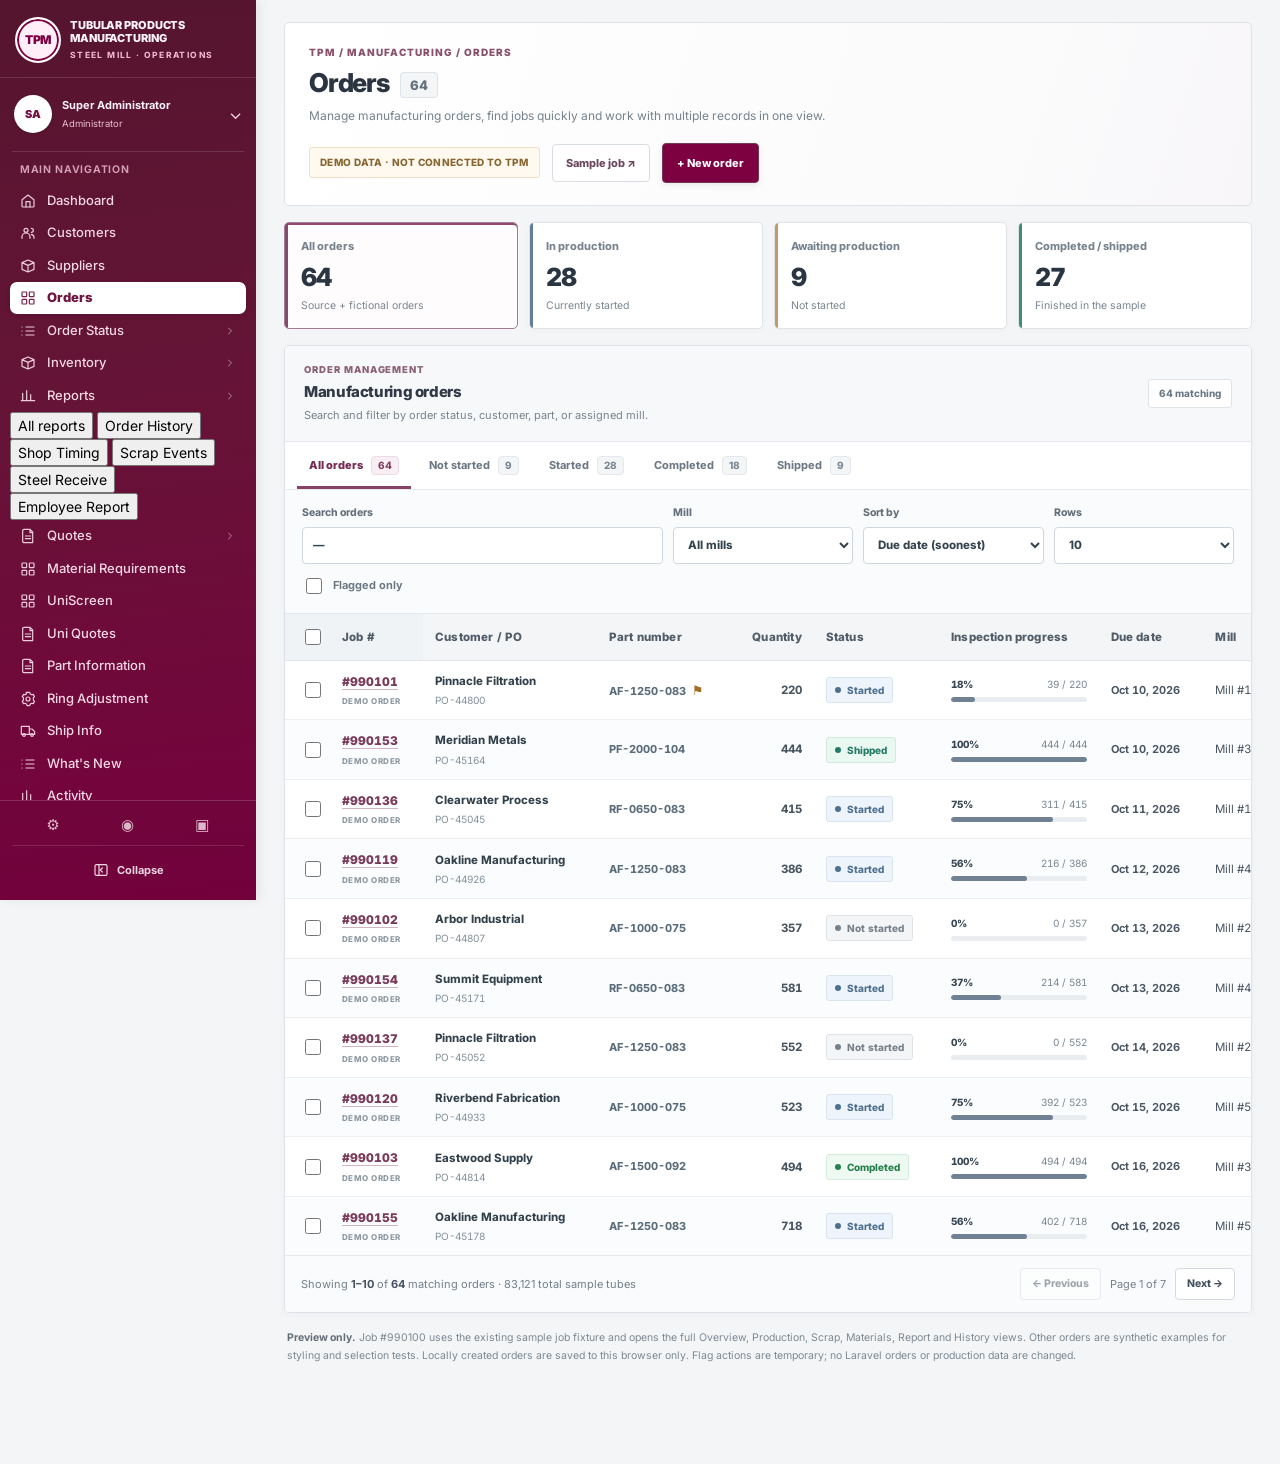
==== commit 7055d14f: "Unify report pages with original TPM orders/production shell and sidebar" ====
--- a/overview-ops.html
+++ b/overview-ops.html
@@ -1507,7 +1507,7 @@
 .ops-stage-details[open]>summary:after{content:'⌃'}
 .ops-stage-details>summary::-webkit-details-marker{display:none}
 @media(max-width:390px){.ops-action-links{grid-template-columns:repeat(2,minmax(0,1fr))}}
-</style><link rel="stylesheet" href="./orders-index-preview.css?v=20261019a"><link rel="stylesheet" href="./new-order-preview.css?v=20261019a"><link rel="stylesheet" href="./new-order-material-setup.css?v=20261019b"><link rel="stylesheet" href="./production-report-crosswalk.css?v=20261020b"><link rel="stylesheet" href="./production-vue-parity-v1.css?v=20261020a"><link rel="stylesheet" href="./history-vue-parity-v2.css?v=20261020a"><script>window.__TPM_INITIAL_VIEW=new URLSearchParams(location.search).get("view");</script></head><body data-variant="C"><svg width="0" height="0" style="position:absolute;overflow:hidden" xmlns="http://www.w3.org/2000/svg"><symbol id="side-home" viewBox="0 0 24 24" fill="none" stroke="currentColor" stroke-width="1.8" stroke-linecap="round" stroke-linejoin="round"><path d="m3 10 9-7 9 7v10a1 1 0 0 1-1 1H4a1 1 0 0 1-1-1z"/><path d="M9 21v-8h6v8"/></symbol>
+</style><link rel="stylesheet" href="./orders-index-preview.css?v=20261019a"><link rel="stylesheet" href="./new-order-preview.css?v=20261019a"><link rel="stylesheet" href="./new-order-material-setup.css?v=20261019b"><link rel="stylesheet" href="./production-report-crosswalk.css?v=20261020b"><link rel="stylesheet" href="./production-vue-parity-v1.css?v=20261020a"><link rel="stylesheet" href="./history-vue-parity-v2.css?v=20261020c"><link rel="stylesheet" href="./reports-integrated.css?v=20261020a"><script>window.__TPM_INITIAL_VIEW=new URLSearchParams(location.search).get("view");</script></head><body data-variant="C"><svg width="0" height="0" style="position:absolute;overflow:hidden" xmlns="http://www.w3.org/2000/svg"><symbol id="side-home" viewBox="0 0 24 24" fill="none" stroke="currentColor" stroke-width="1.8" stroke-linecap="round" stroke-linejoin="round"><path d="m3 10 9-7 9 7v10a1 1 0 0 1-1 1H4a1 1 0 0 1-1-1z"/><path d="M9 21v-8h6v8"/></symbol>
 <symbol id="side-users" viewBox="0 0 24 24" fill="none" stroke="currentColor" stroke-width="1.8" stroke-linecap="round" stroke-linejoin="round"><circle cx="9" cy="8" r="3"/><path d="M3 20v-2a6 6 0 0 1 12 0v2M17 5a3 3 0 0 1 0 6M17 14a5 5 0 0 1 4 5v1"/></symbol>
 <symbol id="side-box" viewBox="0 0 24 24" fill="none" stroke="currentColor" stroke-width="1.8" stroke-linecap="round" stroke-linejoin="round"><path d="m3 7 9-4 9 4v10l-9 4-9-4zM3 7l9 4 9-4M12 11v10"/></symbol>
 <symbol id="side-file" viewBox="0 0 24 24" fill="none" stroke="currentColor" stroke-width="1.8" stroke-linecap="round" stroke-linejoin="round"><path d="M6 2h9l4 4v16H6a2 2 0 0 1-2-2V4a2 2 0 0 1 2-2zM15 2v5h4M8 12h8M8 16h8"/></symbol>
@@ -1538,7 +1538,15 @@
 <button type="button" class="tpm-side-link is-active" data-shell-nav="Orders" aria-current="page" title="Orders"><svg aria-hidden="true"><use href="#side-grid"></use></svg><span class="side-label">Orders</span></button>
 <button type="button" class="tpm-side-link" data-shell-nav="Order Status"  title="Order Status"><svg aria-hidden="true"><use href="#side-list"></use></svg><span class="side-label">Order Status</span><svg class="side-chevron" aria-hidden="true"><use href="#side-chevron"></use></svg></button>
 <button type="button" class="tpm-side-link" data-shell-nav="Inventory"  title="Inventory"><svg aria-hidden="true"><use href="#side-box"></use></svg><span class="side-label">Inventory</span><svg class="side-chevron" aria-hidden="true"><use href="#side-chevron"></use></svg></button>
-<button type="button" class="tpm-side-link" data-shell-nav="Reports"  title="Reports"><svg aria-hidden="true"><use href="#side-bars"></use></svg><span class="side-label">Reports</span><svg class="side-chevron" aria-hidden="true"><use href="#side-chevron"></use></svg></button>
+<button type="button" class="tpm-side-link" data-shell-nav="Reports" title="Reports" aria-expanded="false" aria-controls="tpm-reports-subnav"><svg aria-hidden="true"><use href="#side-bars"></use></svg><span class="side-label">Reports</span><svg class="side-chevron" aria-hidden="true"><use href="#side-chevron"></use></svg></button>
+<div class="tpm-reports-subnav" id="tpm-reports-subnav" aria-label="Reports pages">
+  <button type="button" data-report-directory>All reports</button>
+  <button type="button" data-report-page="order-history">Order History</button>
+  <button type="button" data-report-page="shop-timing">Shop Timing</button>
+  <button type="button" data-report-page="scrap-events">Scrap Events</button>
+  <button type="button" data-report-page="steel-receive">Steel Receive</button>
+  <button type="button" data-report-page="employee-report">Employee Report</button>
+</div>
 <button type="button" class="tpm-side-link" data-shell-nav="Quotes"  title="Quotes"><svg aria-hidden="true"><use href="#side-file"></use></svg><span class="side-label">Quotes</span><svg class="side-chevron" aria-hidden="true"><use href="#side-chevron"></use></svg></button>
 <button type="button" class="tpm-side-link" data-shell-nav="Material Requirements"  title="Material Requirements"><svg aria-hidden="true"><use href="#side-grid"></use></svg><span class="side-label">Material Requirements</span></button>
 <button type="button" class="tpm-side-link" data-shell-nav="UniScreen"  title="UniScreen"><svg aria-hidden="true"><use href="#side-grid"></use></svg><span class="side-label">UniScreen</span></button>
@@ -1566,7 +1574,7 @@
       <button type="button" class="tpm-mobile-menu" data-shell-open aria-label="Open TPM navigation" aria-controls="tpm-sidebar" aria-expanded="false"><svg aria-hidden="true"><use href="#side-menu"></use></svg></button><div class="c-crumbs"><span>Orders</span><span class="crumb-mark">/</span><span>Started</span><span class="crumb-mark">/</span><strong>Job #990100</strong></div>
       <span class="mock-note"><span class="mock-dot"></span> DESIGN PREVIEW <span class="mock-separator">·</span> FICTIONAL JOB DATA</span>
     </div>
-    <div class="compact-hero premium-job-hero">
+    <div class="compact-hero premium-job-hero" id="tpm-job-hero">
       <div class="compact-hero-main">
         <div class="premium-eyebrow"><span class="premium-line"></span> ORDER WORKSPACE <span class="premium-dot">/</span> IN PRODUCTION</div>
         <div class="compact-titleline"><h1>Job <span>#990100</span></h1><span class="status"><span class="dot"></span> Started</span></div>
@@ -1585,15 +1593,38 @@
         </div>
       </div>
     </div>
+    <div class="compact-hero premium-job-hero tpm-integrated-reports-hero" id="tpm-integrated-reports-hero" aria-label="Reports workspace">
+      <div class="compact-hero-main">
+        <div class="premium-eyebrow"><span class="premium-line"></span> REPORTS WORKSPACE <span class="premium-dot">/</span> MANUFACTURING</div>
+        <div class="compact-titleline"><h1 id="tpm-report-hero-title">Reports</h1><span class="status"><span class="dot"></span> Design preview</span></div>
+        <div class="compact-company" id="tpm-report-hero-section">Company-wide reports</div>
+        <div class="compact-meta">The same TPM workspace · Reports use their own live Laravel endpoints</div>
+      </div>
+      <div class="premium-hero-aside">
+        <div class="compact-facts">
+          <div><span class="fact-label">Directory</span><strong>12 <small>reports</small></strong></div>
+          <div><span class="fact-label">Report data</span><strong>Live TPM</strong></div>
+        </div>
+        <div class="compact-header-actions"><button type="button" class="btn premium-report-action" data-report-directory><svg aria-hidden="true"><use href="#side-bars"></use></svg> All reports</button></div>
+      </div>
+    </div>
   </div>
   <div class="premium-tab-band">
-    <nav data-nav class="c-tabs premium-job-tabs wrap" aria-label="Job views">
+    <nav data-nav class="c-tabs premium-job-tabs wrap" id="tpm-job-tabs" aria-label="Job views">
       <button type="button" data-route="overview" aria-current="false"><span>Overview</span></button>
       <button type="button" data-route="production" aria-current="false"><span>Production</span></button>
       <button type="button" data-route="scrap" aria-current="false"><span>Scrap</span></button>
       <button type="button" data-route="materials" aria-current="false"><span>Materials</span></button>
       <button type="button" data-route="report" aria-current="false"><span>Job report</span></button>
       <button type="button" data-route="history" aria-current="false"><span>History</span></button>
+    </nav>
+    <nav class="c-tabs premium-job-tabs wrap" id="tpm-report-tabs" aria-label="Company reports">
+      <button type="button" data-report-directory><span>All reports</span></button>
+      <button type="button" data-report-page="order-history"><span>Order History</span></button>
+      <button type="button" data-report-page="shop-timing"><span>Shop Timing</span></button>
+      <button type="button" data-report-page="scrap-events"><span>Scrap Events</span></button>
+      <button type="button" data-report-page="steel-receive"><span>Steel Receive</span></button>
+      <button type="button" data-report-page="employee-report"><span>Employee Report</span></button>
     </nav>
   </div>
 </header><main class="wrap c-body" id="view"></main>
@@ -1775,10 +1806,10 @@
  <div class="tab-footline">Routine per-tube events are grouped for readability. This is job-specific history; the underlying fixture remains unchanged.</div></div>`
 }
 function historyD(){return `${header('Activity ledger','Compact, sortable-style group register without thousands of routine tube entries.')}<div class="d-data">${card('Lifecycle milestones',table(['Milestone','State','Date','Details'],ke.journey.map(x=>[x.label,x.state,stamp(x.at),x.detail||'Not recorded'])))}</div><div class="d-data">${card('Grouped production events',table(['Group','Stage','Events','Reason','Tubes','Latest'],eventRows()))}</div>`}
-const routes=['overview','production','scrap','materials','report','history'];
-const titles=['Overview','Production','Scrap','Materials','Job report','History'];
-const renderers={A:{overview:overviewA,production:productionA,scrap:scrapA,materials:materialsA,report:reportA,history:historyA},B:{overview:overviewB,production:productionB,scrap:scrapB,materials:materialsB,report:reportB,history:historyB},C:{overview:overviewC,production:productionC,scrap:scrapC,materials:materialsC,report:reportC,history:historyC},D:{overview:overviewD,production:productionD,scrap:scrapD,materials:materialsD,report:reportD,history:historyD}};
-function navigate(route){if(!routes.includes(route))route='overview';document.querySelector('#view').innerHTML=renderers[V][route]();document.querySelectorAll('[data-route]').forEach(el=>{if(el.closest('[data-nav]'))el.setAttribute('aria-current',el.dataset.route===route?'page':'false')});const url=new URL(window.location.href);url.searchParams.set('view',route);history.replaceState(null,'',url);window.scrollTo({top:0,behavior:'instant'});if(V==='D')document.querySelector('#d-page-title').textContent=titles[routes.indexOf(route)];if(V==='B')document.querySelector('#b-current').textContent=titles[routes.indexOf(route)];}
+const routes=['overview','production','scrap','materials','report','history','reports','report-detail'];
+const titles=['Overview','Production','Scrap','Materials','Job report','History','Reports','Report detail'];
+const renderers={A:{overview:overviewA,production:productionA,scrap:scrapA,materials:materialsA,report:reportA,history:historyA},B:{overview:overviewB,production:productionB,scrap:scrapB,materials:materialsB,report:reportB,history:historyB},C:{overview:overviewC,production:productionC,scrap:scrapC,materials:materialsC,report:reportC,history:historyC,reports:()=>window.TPMReportsShell?.render('reports')||'', 'report-detail':()=>window.TPMReportsShell?.render('report-detail')||''},D:{overview:overviewD,production:productionD,scrap:scrapD,materials:materialsD,report:reportD,history:historyD}};
+function navigate(route){if(!routes.includes(route))route='overview';document.querySelector('#view').innerHTML=renderers[V][route]();document.querySelectorAll('[data-route]').forEach(el=>{if(el.closest('[data-nav]'))el.setAttribute('aria-current',el.dataset.route===route?'page':'false')});const url=new URL(window.location.href);url.searchParams.set('view',route);history.replaceState(null,'',url);window.TPMReportsShell?.sync(route);window.scrollTo({top:0,behavior:'instant'});if(V==='D')document.querySelector('#d-page-title').textContent=titles[routes.indexOf(route)];if(V==='B')document.querySelector('#b-current').textContent=titles[routes.indexOf(route)];}
 document.addEventListener('click',e=>{const nav=e.target.closest('[data-route]');if(nav){navigate(nav.dataset.route);return}if(e.target.closest('[data-print]'))window.print()});
 navigate(new URLSearchParams(location.search).get('view')||'overview');
 </script>
@@ -1970,7 +2001,7 @@
     const nav=e.target.closest('[data-shell-nav]');if(!nav)return;
     const page=nav.dataset.shellNav;
     if(page==='Orders'){navigate('overview');if(mobile.matches)shell.classList.remove('mobile-sidebar-open');sync();return}
-    if(page==='Reports'){window.location.assign('./reports-preview.html');return}
+    if(page==='Reports'){navigate('reports');if(mobile.matches)shell.classList.remove('mobile-sidebar-open');sync();return}
     if(typeof toast==='function')toast(`${page} is included for shell preview only. This mockup stays on the Orders workspace.`,'warning');
   });
   document.addEventListener('keydown',e=>{if(e.key==='Escape'&&shell.classList.contains('mobile-sidebar-open')){shell.classList.remove('mobile-sidebar-open');sync()}});
@@ -2931,4 +2962,4 @@
 @media(max-width:650px){#view>.prod-refined .prod-station-stats{grid-template-columns:1fr}#view>.prod-refined .prod-station-stat{padding:13px 15px}#view>.prod-refined .prod-dept-rail{grid-template-columns:repeat(2,minmax(0,1fr))}#view>.prod-refined .prod-operator-grid{grid-template-columns:1fr}#view>.prod-refined .prod-record-header,#view>.prod-refined .prod-section-header{align-items:flex-start}#view>.prod-refined .prod-clean-filters{grid-template-columns:repeat(2,minmax(0,1fr))}#view>.prod-refined .prod-record-nav{padding-left:8px}#view>.prod-refined .prod-record-nav button{padding:9px 10px;gap:5px}}
 @media(max-width:430px){#view>.prod-refined .prod-dept-kpis{grid-template-columns:1fr 1fr}#view>.prod-refined .prod-record-nav button{font-size:11px}#view>.prod-refined .prod-record-nav small{font-size:9px}#view>.prod-refined .prod-clean-filters{grid-template-columns:1fr}#view>.prod-refined .prod-clean-filters .prod-control--search{grid-column:auto}}
 @media print{#view>.prod-refined .prod-dept-rail{position:static}#view>.prod-refined .prod-operator{break-inside:avoid}}
-</style><script src="./orders-index-preview.js?v=20261019h"></script><script src="./production-report-crosswalk.js?v=20261020b"></script><script src="./production-vue-parity-v1.js?v=20261020b"></script><script src="./history-vue-parity-v2.js?v=20261020a"></script></body></html>+</style><script src="./orders-index-preview.js?v=20261019h"></script><script src="./production-report-crosswalk.js?v=20261020c"></script><script src="./production-vue-parity-v1.js?v=20261020b"></script><script src="./history-vue-parity-v2.js?v=20261020c"></script><script src="./reports-integrated.js?v=20261020a"></script></body></html>
--- a/history-vue-parity-v2.css
+++ b/history-vue-parity-v2.css
@@ -75,3 +75,26 @@
 @media(max-width:670px){#view>.history-parity-v2 .history-v2-filters{grid-template-columns:1fr}#view>.history-parity-v2 .history-v2-journey li{grid-template-columns:20px minmax(0,1fr);padding-left:12px}#view>.history-parity-v2 .history-v2-journey li>div{grid-column:2}#view>.history-parity-v2 .history-v2-journey time{grid-column:2;text-align:left;margin-top:-3px}#view>.history-parity-v2 .history-v2-event{flex-wrap:wrap}#view>.history-parity-v2 .history-v2-event time{margin-left:36px}#view>.history-parity-v2 .history-v2-hero{padding:16px}#view>.history-parity-v2 .history-v2-hero h1{font-size:21px}}
 @media(max-width:400px){#view>.history-parity-v2 .history-v2-facts{grid-template-columns:1fr}#view>.history-parity-v2 .history-v2-panel-head{flex-wrap:wrap}}
 @media print{#view>.history-parity-v2 .history-v2-hero-actions,#view>.history-parity-v2 .history-v2-filters,#view>.history-parity-v2 .history-v2-primary{display:none!important}}
+
+#view>.history-parity-v2 .history-v2-hero-actions a.history-v2-external-link{border:1px solid #d9e0e5;border-radius:4px;background:#fff;color:#685063;padding:8px 12px;font-weight:790;font-size:10.5px;text-decoration:none}
+#view>.history-parity-v2 .history-v2-hero-actions a.history-v2-external-link:hover{border-color:#ac849a;background:#fff9fc}
+
+
+/* Iteration 4: accessible source register; restrained TPM history/operations visual system. */
+#view>.history-parity-v2 .history-v3-section-nav{display:flex;flex-wrap:wrap;gap:7px;padding:12px 14px;background:#fafbfc;border:1px solid #e1e7eb;border-radius:4px}
+#view>.history-parity-v2 .history-v3-section-nav a{display:inline-flex;align-items:center;min-height:32px;padding:7px 10px;border:1px solid #dcdfe5;border-radius:4px;background:#fff;color:#705267;font-size:10.4px;font-weight:760;text-decoration:none}
+#view>.history-parity-v2 .history-v3-section-nav a:hover{background:#f7f0f4;border-color:#bda2b2}
+#view>.history-parity-v2 .history-v3-section-nav a:focus-visible{outline:2px solid #864365;outline-offset:2px}
+#view>.history-parity-v2 .history-v3-register-toolbar{display:flex;align-items:center;justify-content:space-between;gap:12px;flex-wrap:wrap;padding:10px 13px;background:#fafbfc;border:1px solid #e5e9ee;border-bottom:0;color:#6d7b88;font-size:10.4px}
+#view>.history-parity-v2 .history-v3-register-toolbar>span{font-weight:740}
+#view>.history-parity-v2 .history-v3-register-options{display:flex;flex-wrap:wrap;gap:8px}
+#view>.history-parity-v2 .history-v3-register-options label{display:flex;flex-direction:row;align-items:center;gap:6px;font-size:10px}
+#view>.history-parity-v2 .history-v3-register-options select{width:auto;min-height:32px;padding:5px 25px 5px 7px;font-size:10.5px}
+#view>.history-parity-v2 .history-v3-pager{display:flex;justify-content:space-between;align-items:center;flex-wrap:wrap;gap:9px;padding:11px 13px;border:1px solid #e5e9ee;border-top:0;background:#fff;color:#82909a;font-size:10px}
+#view>.history-parity-v2 .history-v3-pager>div{display:flex;gap:7px}
+#view>.history-parity-v2 .history-v3-pager button{border:1px solid #d9dfe5;background:#fff;color:#725468;border-radius:4px;padding:7px 10px;font-size:10px;font-weight:770}
+#view>.history-parity-v2 .history-v3-pager button:hover:not(:disabled){background:#fbf5f9;border-color:#bda2b2}
+#view>.history-parity-v2 .history-v3-pager button:disabled{opacity:.45;cursor:not-allowed}
+#view>.history-parity-v2 .history-v2-export-note a{display:inline-block;color:#7d0040;text-decoration:underline;text-underline-offset:2px;font-weight:780}
+#view>.history-parity-v2 .history-v2-subsection[id]{scroll-margin-top:75px}
+@media(max-width:650px){#view>.history-parity-v2 .history-v3-register-options{width:100%}#view>.history-parity-v2 .history-v3-register-options label{flex:1 1 100px;min-width:100px;align-items:flex-start;flex-direction:column}#view>.history-parity-v2 .history-v3-register-options select{width:100%}#view>.history-parity-v2 .history-v3-pager{align-items:flex-start}}
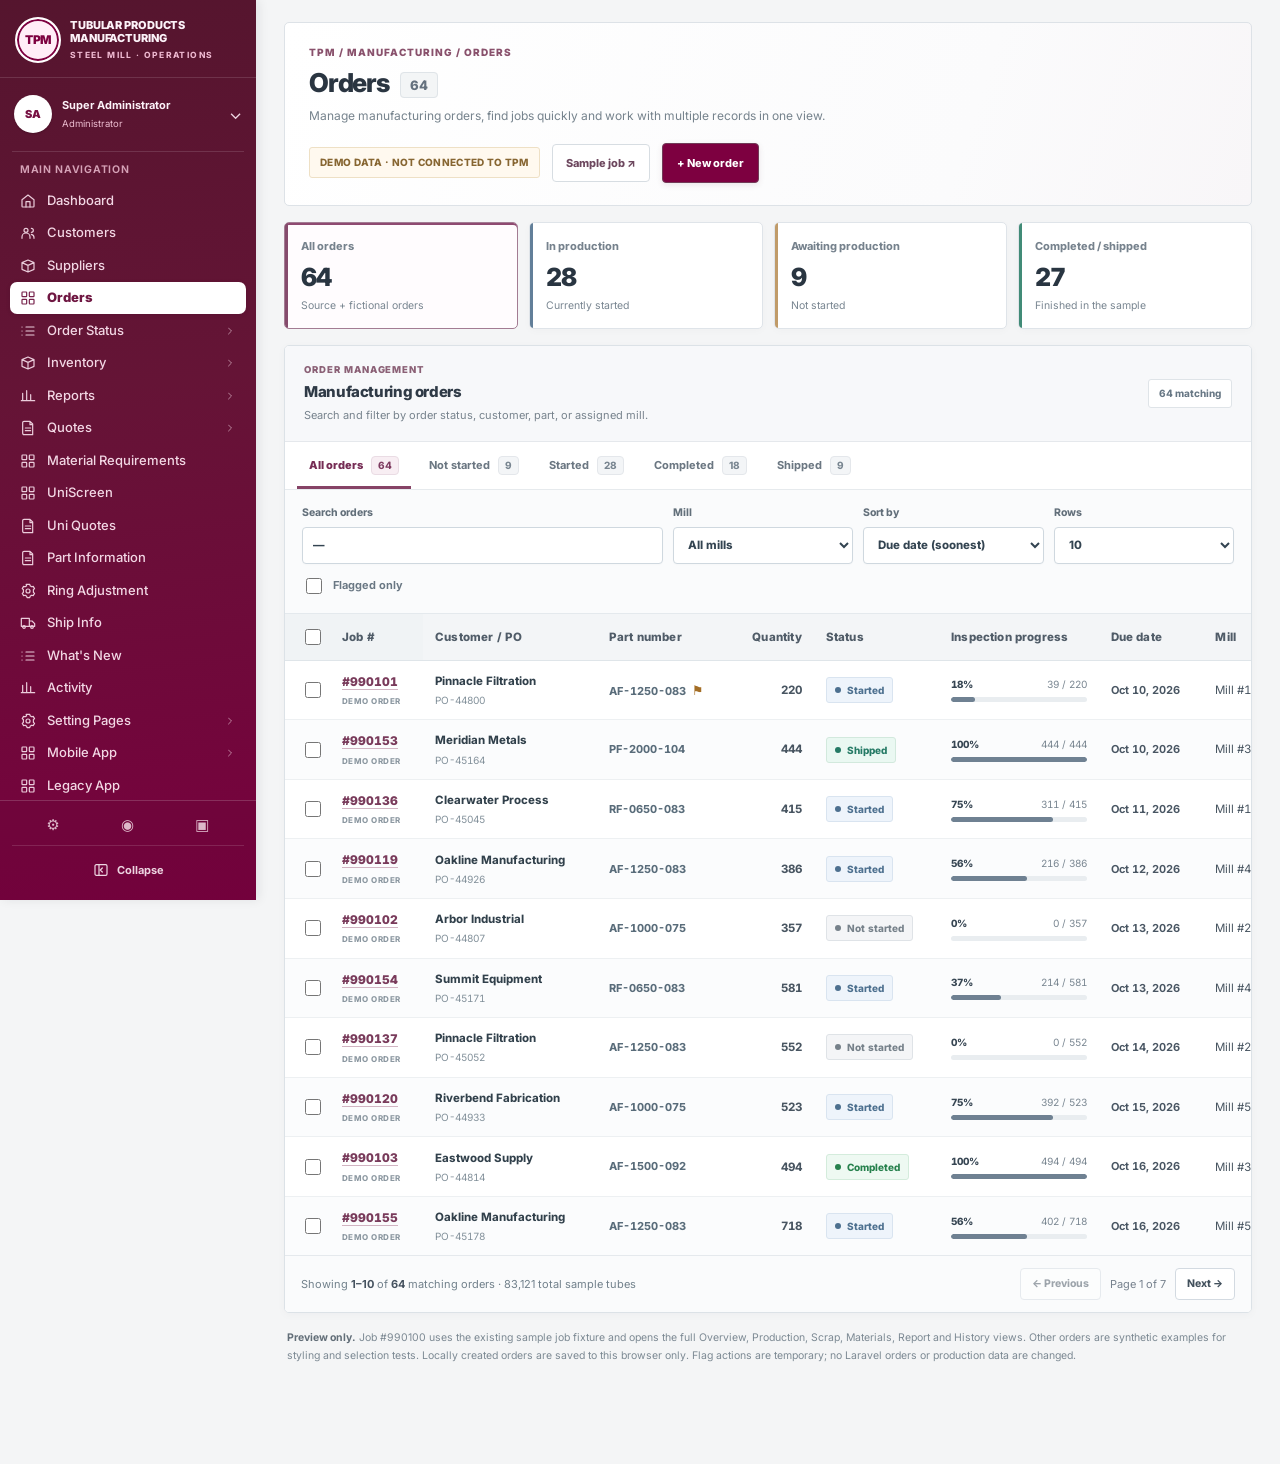
==== commit e131e934: "Refresh integrated report route assets and seamless History/Production report links" ====
--- a/overview-ops.html
+++ b/overview-ops.html
@@ -2962,4 +2962,4 @@
 @media(max-width:650px){#view>.prod-refined .prod-station-stats{grid-template-columns:1fr}#view>.prod-refined .prod-station-stat{padding:13px 15px}#view>.prod-refined .prod-dept-rail{grid-template-columns:repeat(2,minmax(0,1fr))}#view>.prod-refined .prod-operator-grid{grid-template-columns:1fr}#view>.prod-refined .prod-record-header,#view>.prod-refined .prod-section-header{align-items:flex-start}#view>.prod-refined .prod-clean-filters{grid-template-columns:repeat(2,minmax(0,1fr))}#view>.prod-refined .prod-record-nav{padding-left:8px}#view>.prod-refined .prod-record-nav button{padding:9px 10px;gap:5px}}
 @media(max-width:430px){#view>.prod-refined .prod-dept-kpis{grid-template-columns:1fr 1fr}#view>.prod-refined .prod-record-nav button{font-size:11px}#view>.prod-refined .prod-record-nav small{font-size:9px}#view>.prod-refined .prod-clean-filters{grid-template-columns:1fr}#view>.prod-refined .prod-clean-filters .prod-control--search{grid-column:auto}}
 @media print{#view>.prod-refined .prod-dept-rail{position:static}#view>.prod-refined .prod-operator{break-inside:avoid}}
-</style><script src="./orders-index-preview.js?v=20261019h"></script><script src="./production-report-crosswalk.js?v=20261020c"></script><script src="./production-vue-parity-v1.js?v=20261020b"></script><script src="./history-vue-parity-v2.js?v=20261020c"></script><script src="./reports-integrated.js?v=20261020a"></script></body></html>+</style><script src="./orders-index-preview.js?v=20261019h"></script><script src="./production-report-crosswalk.js?v=20261020d"></script><script src="./production-vue-parity-v1.js?v=20261020b"></script><script src="./history-vue-parity-v2.js?v=20261020d"></script><script src="./reports-integrated.js?v=20261020b"></script></body></html>
--- a/reports-integrated.css
+++ b/reports-integrated.css
@@ -0,0 +1,60 @@
+/* TPM reports integration. Layout, fonts, tokens, navigation and header come from
+   overview-ops.html. These selectors only style new content inside that shell. */
+
+/* Same original header / tabs, switch content only when Reports is active. */
+#tpm-integrated-reports-hero,#tpm-report-tabs{display:none!important}
+body.tpm-report-mode #tpm-job-hero,body.tpm-report-mode #tpm-job-tabs{display:none!important}
+body.tpm-report-mode #tpm-integrated-reports-hero{display:grid!important}
+body.tpm-report-mode #tpm-report-tabs{display:flex!important}
+
+/* Reports is an expandable section of the ORIGINAL dark TPM sidebar. */
+.tpm-reports-subnav{display:none;margin:0 7px 5px 30px;padding:3px 0 4px 8px;border-left:1px solid rgba(238,190,218,.33)}
+body.tpm-report-mode .tpm-reports-subnav{display:flex;flex-direction:column;gap:1px}
+.tpm-reports-subnav button{display:block;width:100%;text-align:left;border:1px solid transparent;background:transparent;color:#e2bdcf;font-family:inherit;font-size:11.6px;line-height:1.35;padding:7px 9px;border-radius:5px;cursor:pointer}
+.tpm-reports-subnav button:hover,.tpm-reports-subnav button[aria-current=page]{color:#fff;background:rgba(255,255,255,.13);border-color:rgba(240,210,227,.12)}
+.tpm-reports-subnav button[aria-current=page]{font-weight:790}
+.tpm-reports-subnav button:focus-visible,.tpm-integrated-reports button:focus-visible,.tpm-integrated-reports a:focus-visible{outline:2px solid #cf8eb1;outline-offset:2px}
+.tpm-layout.sidebar-collapsed .tpm-reports-subnav{display:none}
+@media(max-width:930px){.tpm-layout.mobile-sidebar-open .tpm-reports-subnav{display:flex}}
+body.tpm-report-mode .c-crumbs strong{color:#fff}
+body.tpm-report-mode .tpm-integrated-reports-hero .compact-titleline h1{max-width:28ch;overflow-wrap:anywhere}
+
+/* All typography below inherits original preview's .tab-workspace/.tab-panel. */
+#view>.tpm-integrated-reports{gap:15px}
+.tpm-integrated-reports .tpm-ir-tools{display:flex;align-items:center;gap:12px;flex-wrap:wrap;border:1px solid #e0e3e8;background:#fff;border-radius:5px;padding:13px 16px}
+.tpm-ir-tools label{font-size:11px;font-weight:800;color:#4b5360;white-space:nowrap}
+.tpm-ir-tools input{flex:1 1 220px;max-width:610px;min-width:140px;background:#fff;border:1px solid #d1d6dd;border-radius:5px;color:#323a45;font:inherit;font-size:12px;padding:10px 12px;min-height:40px}
+.tpm-ir-tools input:focus-visible{outline:2px solid #b685a1;outline-offset:2px}
+.tpm-ir-tools span{font-size:11px;color:#7a7680;font-weight:740;margin-left:auto}
+.tpm-ir-sections{display:flex;flex-direction:column;gap:14px}
+.tpm-ir-section[hidden],.tpm-ir-item[hidden]{display:none!important}
+.tpm-ir-list{display:grid;grid-template-columns:repeat(auto-fit,minmax(250px,1fr));gap:10px;padding:15px}
+.tpm-ir-item{display:flex;align-items:center;gap:12px;text-align:left;font-family:inherit;background:#fff;border:1px solid #e0e3e8;border-radius:6px;min-height:86px;padding:13px 14px;cursor:pointer;color:#38404b}
+.tpm-ir-item:hover{border-color:#bca0b1;background:#fcf8fa;box-shadow:0 3px 10px rgba(40,30,37,.04)}
+.tpm-ir-icon{background:#f4eff2;color:#814664;border:1px solid #e8d8e1;border-radius:5px;width:34px;height:34px;flex:none;display:grid;place-items:center;font-size:16px}
+.tpm-ir-item-copy{display:flex;flex:1;flex-direction:column;gap:4px;min-width:0}
+.tpm-ir-item-copy strong{font-size:12px;font-weight:800;color:#353c47}
+.tpm-ir-item-copy small{font-size:11px;color:#797e88;line-height:1.5}
+.tpm-ir-item-next{flex:none;color:#986c83;font-size:21px}
+.tpm-ir-actions{display:flex;flex-wrap:wrap;gap:8px}
+.tpm-ir-actions .btn{font-size:11.6px;font-weight:730;border:1px solid #dce0e4;min-height:38px}
+.tpm-ir-actions a.btn{display:inline-flex;align-items:center;justify-content:center;text-decoration:none}
+.tpm-ir-actions a.btn.brand{background:#7d0040;color:#fff;border-color:#7d0040}
+.tpm-ir-filter-guide{display:flex;gap:8px;flex-wrap:wrap;padding:16px 16px 5px}
+.tpm-ir-filter-guide span{display:inline-flex;align-items:center;min-height:32px;color:#73556a;background:#faf7f9;border:1px solid #e8dbe3;border-radius:5px;padding:7px 10px;font-size:11px;font-weight:730}
+.tpm-ir-small{padding:2px 16px 15px;font-size:11px;line-height:1.6;color:#7d808c}
+.tpm-ir-table{width:100%;max-width:100%;overflow-x:auto;scrollbar-gutter:stable}
+.tpm-ir-table table{width:100%;min-width:760px;border-collapse:collapse}
+.tpm-ir-table th{text-align:left;white-space:nowrap;padding:13px 14px;font-size:10px;font-weight:780;color:#68717d;background:#f8f9fa;border-bottom:1px solid #e4e7ea}
+.tpm-ir-table td{border-bottom:1px solid #e5e7ea;padding:0}
+.tpm-ir-empty{text-align:center;padding:30px 22px;background:#fff;max-width:620px;margin:auto;color:#737e89}
+.tpm-ir-empty strong{display:block;font-size:13px;color:#35404a}
+.tpm-ir-empty p{font-size:11.5px;line-height:1.65;margin:8px 0 13px}
+.tpm-ir-empty a{display:inline-block;text-decoration:none;padding:10px 13px;font-size:11px;border-radius:5px;background:#f8f0f4;border:1px solid #e4d0dc;color:#7d0040;font-weight:800}
+.tpm-ir-definition-grid{display:grid;grid-template-columns:repeat(auto-fit,minmax(230px,1fr));gap:11px;padding:16px}
+.tpm-ir-definition-grid>div{display:flex;align-items:flex-start;gap:9px;border:1px solid #e4e6e9;border-radius:5px;background:#fff;padding:13px;color:#555d68}
+.tpm-ir-definition-grid span{flex:none;color:#7e4d67;font-size:12px;margin-top:1px}
+.tpm-ir-definition-grid p{font-size:11.5px;line-height:1.6}
+@media(max-width:930px){.tpm-layout.mobile-sidebar-open .tpm-reports-subnav{margin-left:28px}}
+@media(max-width:650px){body.tpm-report-mode #tpm-integrated-reports-hero{display:flex!important;flex-direction:column;align-items:stretch}body.tpm-report-mode #tpm-integrated-reports-hero .compact-facts{justify-content:flex-start;flex-wrap:wrap}.tpm-ir-list{grid-template-columns:1fr;padding:12px}.tpm-ir-tools{align-items:stretch}.tpm-ir-tools label{width:100%}.tpm-ir-tools span{margin-left:0;width:100%}.tpm-ir-definition-grid{grid-template-columns:1fr}.tpm-ir-actions>*{flex:1 1 auto}body.tpm-report-mode #tpm-report-tabs{overflow-x:auto!important}}
+@media print{.tpm-reports-subnav,.tpm-ir-tools,.tpm-ir-actions,#tpm-report-tabs{display:none!important}.tpm-ir-table{overflow:visible}}
